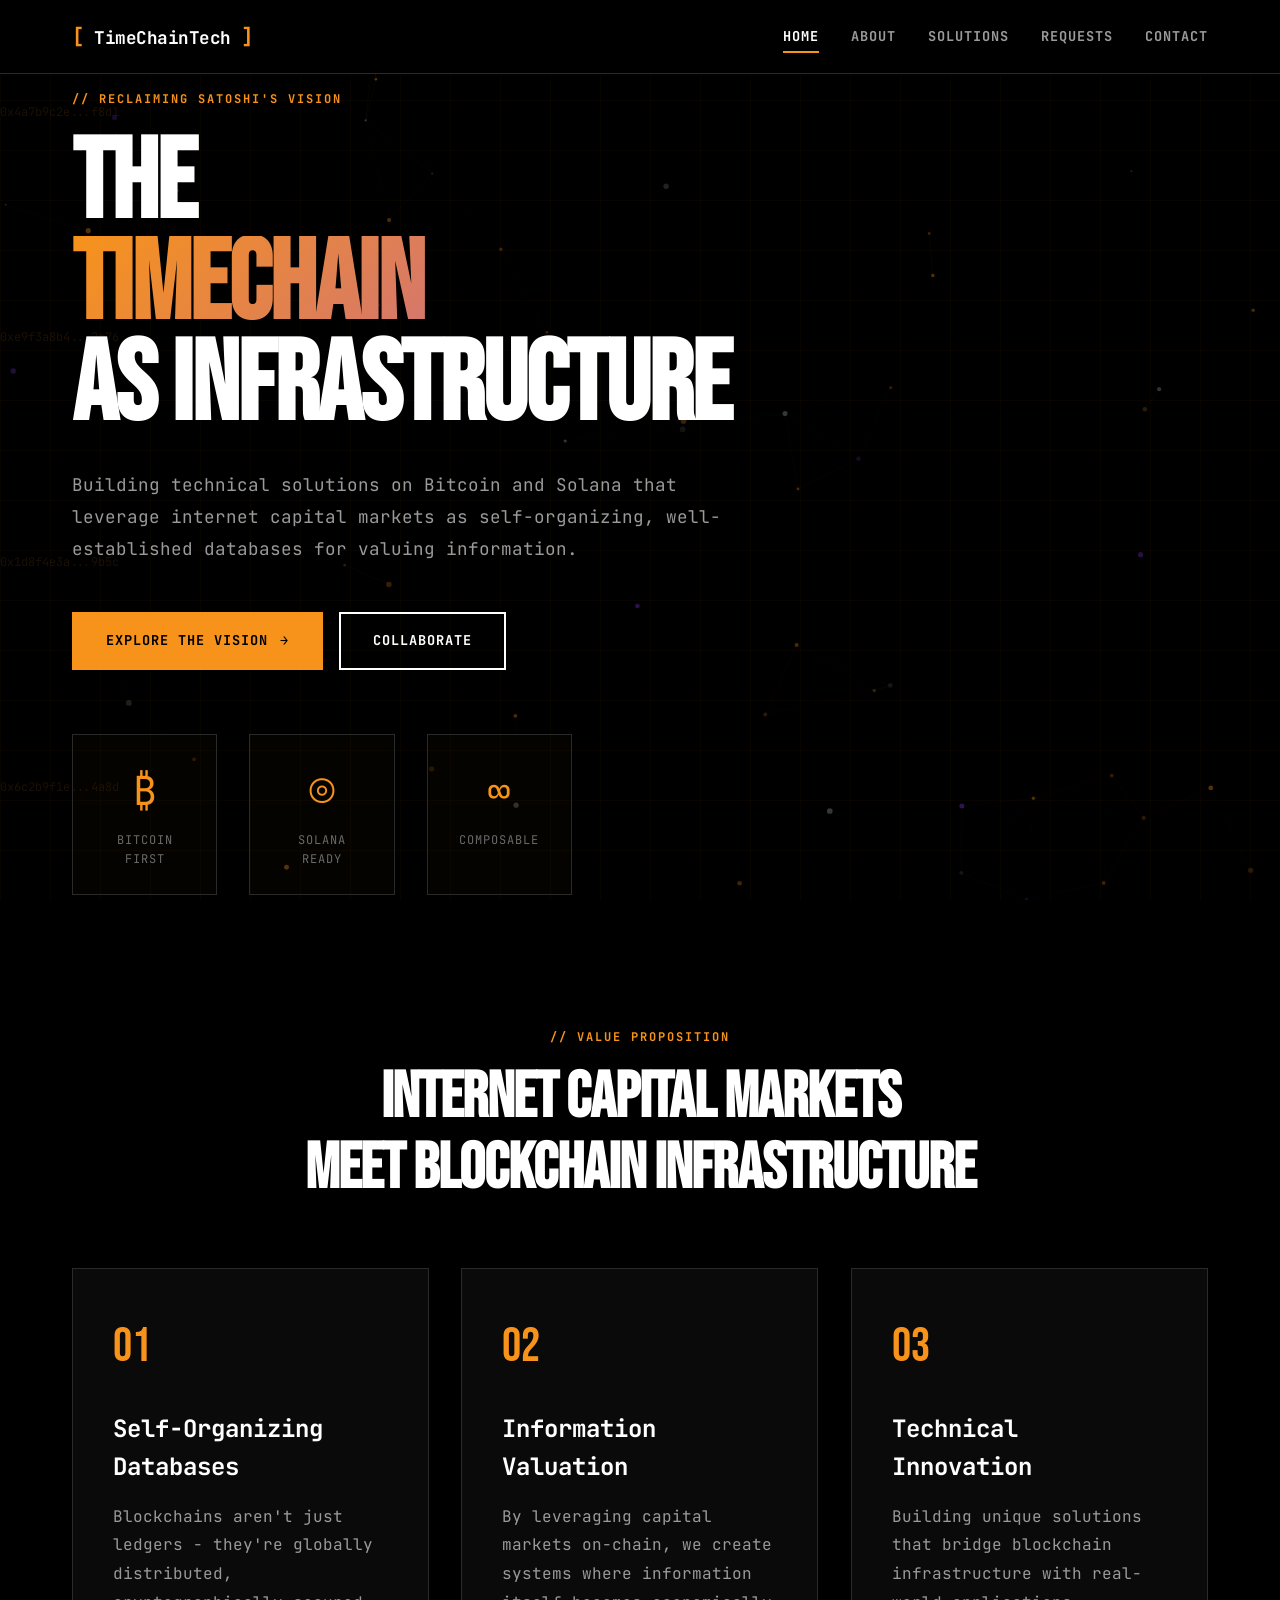
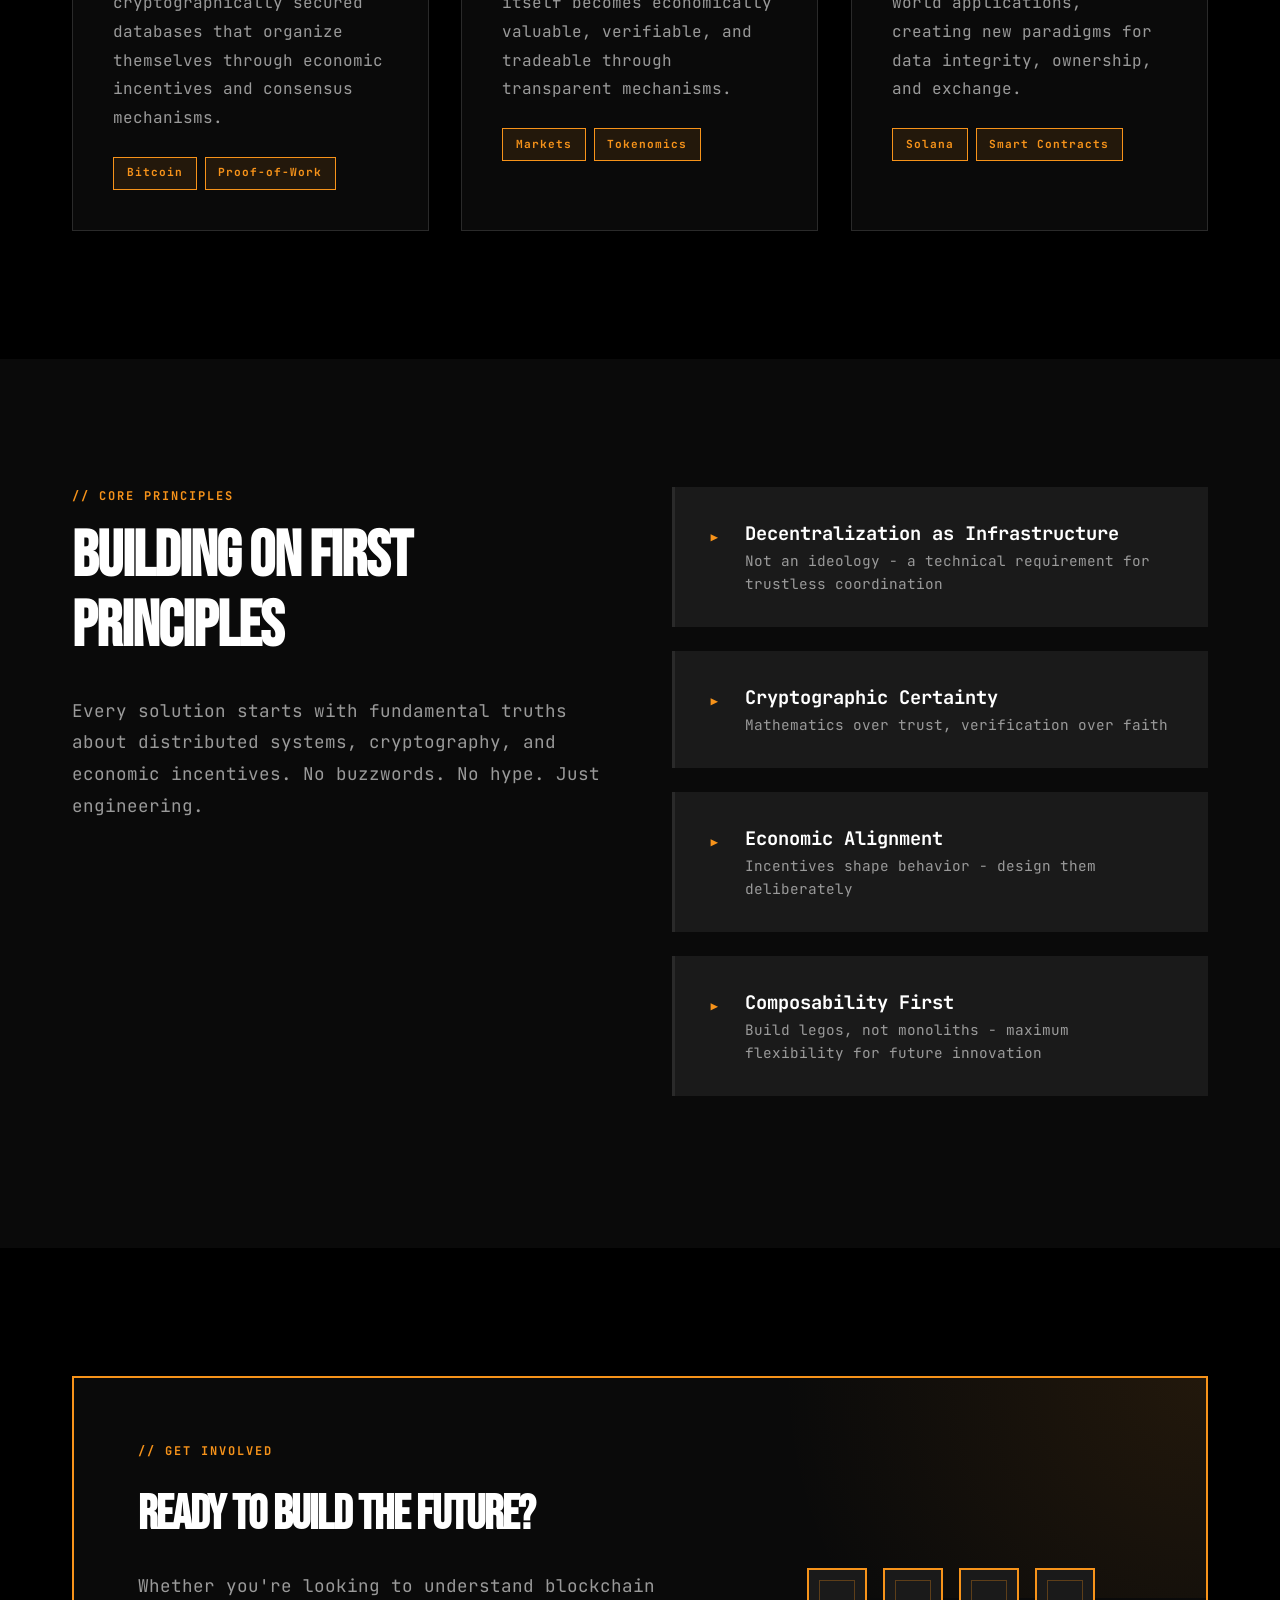
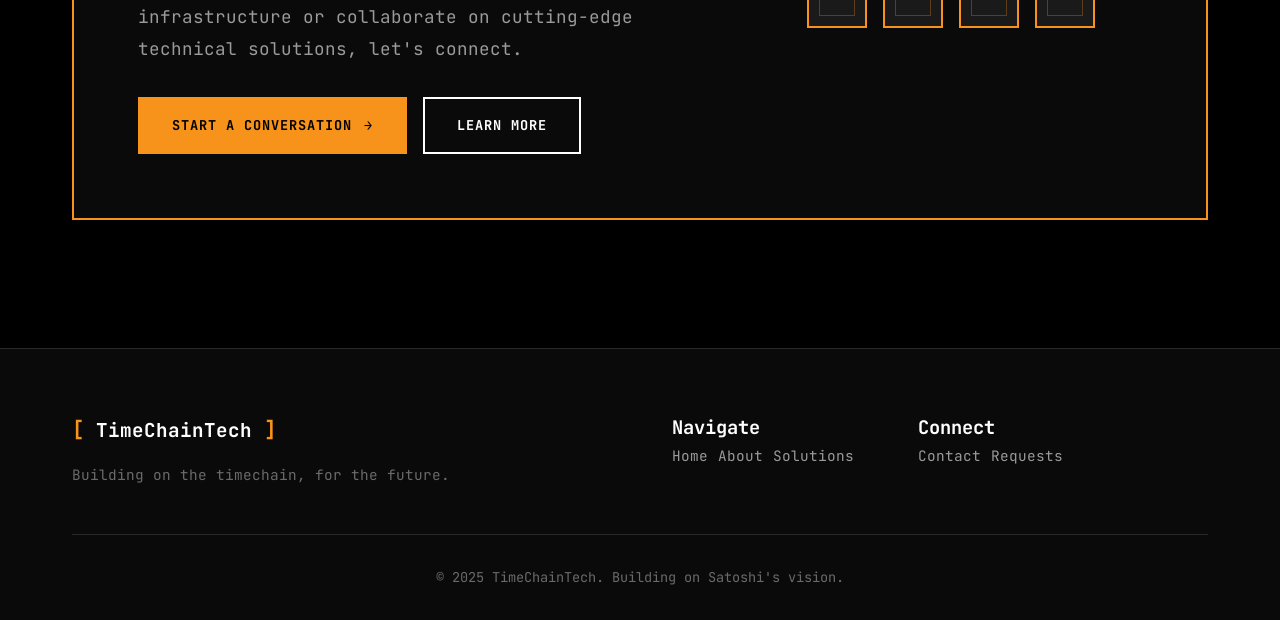
==== index.html @ 5728b210 "Add page transitions, skeleton loading, and particle effects View Transitions: - Add View Transition" ====
<!DOCTYPE html>
<html lang="en">
<head>
    <meta charset="UTF-8">
    <meta name="viewport" content="width=device-width, initial-scale=1.0">
    <title>Timchain Tech - Building on Internet Capital Markets</title>

    <!-- SEO Meta Tags -->
    <meta name="description" content="TimeChainTech builds blockchain infrastructure on Bitcoin and Solana, leveraging internet capital markets as self-organizing databases for valuing information.">
    <link rel="canonical" href="https://timechaintech.com/">

    <!-- Open Graph / Facebook -->
    <meta property="og:type" content="website">
    <meta property="og:url" content="https://timechaintech.com/">
    <meta property="og:title" content="TimeChainTech - Building on Internet Capital Markets">
    <meta property="og:description" content="TimeChainTech builds blockchain infrastructure on Bitcoin and Solana, leveraging internet capital markets as self-organizing databases for valuing information.">
    <meta property="og:image" content="https://timechaintech.com/og-image.png">

    <!-- Twitter Card -->
    <meta name="twitter:card" content="summary_large_image">
    <meta name="twitter:url" content="https://timechaintech.com/">
    <meta name="twitter:title" content="TimeChainTech - Building on Internet Capital Markets">
    <meta name="twitter:description" content="TimeChainTech builds blockchain infrastructure on Bitcoin and Solana, leveraging internet capital markets as self-organizing databases for valuing information.">
    <meta name="twitter:image" content="https://timechaintech.com/og-image.png">

    <!-- Favicon -->
    <link rel="icon" type="image/svg+xml" href="data:image/svg+xml,%3Csvg xmlns='http://www.w3.org/2000/svg' viewBox='0 0 32 32'%3E%3Crect fill='%231a1a1a' width='32' height='32' rx='6'/%3E%3Crect fill='%23f7931a' x='4' y='4' width='8' height='8' rx='2'/%3E%3Crect fill='%23f7931a' x='20' y='4' width='8' height='8' rx='2'/%3E%3Crect fill='%23f7931a' x='12' y='20' width='8' height='8' rx='2'/%3E%3Cline x1='8' y1='12' x2='8' y2='24' stroke='%23f7931a' stroke-width='2'/%3E%3Cline x1='24' y1='12' x2='24' y2='24' stroke='%23f7931a' stroke-width='2'/%3E%3Cline x1='8' y1='24' x2='12' y2='24' stroke='%23f7931a' stroke-width='2'/%3E%3Cline x1='20' y1='24' x2='24' y2='24' stroke='%23f7931a' stroke-width='2'/%3E%3C/svg%3E">
    <link rel="preconnect" href="https://fonts.googleapis.com">
    <link rel="preconnect" href="https://fonts.gstatic.com" crossorigin>
    <link href="https://fonts.googleapis.com/css2?family=JetBrains+Mono:wght@400;700&family=Bebas+Neue&display=swap" rel="stylesheet">
    <link rel="stylesheet" href="styles.css">
</head>
<body>
    <a href="#main-content" class="skip-link">Skip to main content</a>

    <nav class="nav" role="navigation" aria-label="Main navigation" style="view-transition-name: nav-bar;">
        <div class="nav-container">
            <a href="index.html" class="logo" aria-label="TimeChainTech - Home" style="view-transition-name: site-logo;">
                <span class="logo-bracket" aria-hidden="true">[</span>
                <span class="logo-text">TimeChainTech</span>
                <span class="logo-bracket" aria-hidden="true">]</span>
            </a>
            <div class="nav-links" role="menubar">
                <a href="index.html" class="nav-link active" role="menuitem" aria-current="page">HOME</a>
                <a href="about.html" class="nav-link" role="menuitem">ABOUT</a>
                <a href="solutions.html" class="nav-link" role="menuitem">SOLUTIONS</a>
                <a href="requests.html" class="nav-link" role="menuitem">REQUESTS</a>
                <a href="contact.html" class="nav-link" role="menuitem">CONTACT</a>
            </div>
        </div>
    </nav>

    <main id="main-content" role="main">
        <section class="hero" aria-labelledby="hero-title">
            <div class="hero-background" aria-hidden="true">
                <div class="grid-overlay"></div>
                <div class="hash-animation">
                    <span class="hash-line">0x4a7b9c2e...f8d1</span>
                    <span class="hash-line">0xe9f3a8b4...2c76</span>
                    <span class="hash-line">0x1d8f4e3a...9b5c</span>
                    <span class="hash-line">0x6c2b9f1e...4a8d</span>
                </div>
            </div>
            <div class="particle-container" aria-hidden="true"></div>

            <!-- Skeleton Loading for Hero Section -->
            <div class="skeleton-wrapper">
                <div class="skeleton-overlay" aria-hidden="true">
                    <div class="container skeleton-hero">
                        <div class="skeleton-hero-tag"></div>
                        <div class="skeleton-hero-title"></div>
                        <div class="skeleton-hero-title" style="width: 70%; height: 3.5rem;"></div>
                        <div class="skeleton-hero-title" style="width: 55%; height: 3rem;"></div>
                        <div style="margin-top: 1.5rem;">
                            <div class="skeleton-hero-subtitle"></div>
                            <div class="skeleton-hero-subtitle" style="width: 85%;"></div>
                            <div class="skeleton-hero-subtitle" style="width: 60%;"></div>
                        </div>
                        <div class="skeleton-hero-buttons">
                            <div class="skeleton-button"></div>
                            <div class="skeleton-button"></div>
                        </div>
                        <div class="skeleton-stats">
                            <div class="skeleton-stat">
                                <div class="skeleton-stat-value"></div>
                                <div class="skeleton-stat-label"></div>
                            </div>
                            <div class="skeleton-stat">
                                <div class="skeleton-stat-value"></div>
                                <div class="skeleton-stat-label"></div>
                            </div>
                            <div class="skeleton-stat">
                                <div class="skeleton-stat-value"></div>
                                <div class="skeleton-stat-label"></div>
                            </div>
                        </div>
                    </div>
                </div>

                <!-- Actual Hero Content -->
                <div class="container hero-content skeleton-content" style="view-transition-name: hero-content;">
                    <div class="hero-tag">
                        <span class="tag-label">// RECLAIMING SATOSHI'S VISION</span>
                    </div>
                    <h1 id="hero-title" class="hero-title">
                        <span class="title-line">THE</span>
                        <span class="title-line gradient-text">TIMECHAIN</span>
                        <span class="title-line">AS INFRASTRUCTURE</span>
                    </h1>
                    <p class="hero-subtitle">
                        Building technical solutions on Bitcoin and Solana that leverage internet capital markets
                        as self-organizing, well-established databases for valuing information.
                    </p>
                    <div class="hero-cta">
                        <a href="about.html" class="btn btn-primary">
                            <span class="btn-text">EXPLORE THE VISION</span>
                            <span class="btn-arrow" aria-hidden="true">→</span>
                        </a>
                        <a href="contact.html" class="btn btn-secondary">
                            <span class="btn-text">COLLABORATE</span>
                        </a>
                    </div>
                    <div class="hero-stats" role="list" aria-label="Key features">
                        <div class="stat" role="listitem">
                            <div class="stat-value" aria-hidden="true">₿</div>
                            <div class="stat-label">Bitcoin First</div>
                        </div>
                        <div class="stat" role="listitem">
                            <div class="stat-value" aria-hidden="true">◎</div>
                            <div class="stat-label">Solana Ready</div>
                        </div>
                        <div class="stat" role="listitem">
                            <div class="stat-value" aria-hidden="true">∞</div>
                            <div class="stat-label">Composable</div>
                        </div>
                    </div>
                </div>
            </div>
        </section>

        <section class="value-prop" aria-labelledby="value-prop-title">
            <div class="container">
                <!-- Skeleton Loading for Value Prop Section -->
                <div class="skeleton-wrapper">
                    <div class="skeleton-overlay" aria-hidden="true">
                        <div class="section-header" style="text-align: center; margin-bottom: 3rem;">
                            <div class="skeleton-hero-tag" style="margin: 0 auto 1rem;"></div>
                            <div class="skeleton-heading xlarge" style="width: 60%; margin: 0 auto 0.5rem;"></div>
                            <div class="skeleton-heading large" style="width: 50%; margin: 0 auto;"></div>
                        </div>
                        <div class="skeleton-grid">
                            <div class="skeleton-card">
                                <div class="skeleton-card-icon"></div>
                                <div class="skeleton-card-title"></div>
                                <div class="skeleton-card-text"></div>
                                <div class="skeleton-card-text" style="width: 90%;"></div>
                                <div class="skeleton-card-text" style="width: 75%;"></div>
                                <div style="display: flex; gap: 0.5rem; margin-top: 1rem;">
                                    <div class="skeleton-text" style="width: 60px; height: 24px; margin: 0;"></div>
                                    <div class="skeleton-text" style="width: 80px; height: 24px; margin: 0;"></div>
                                </div>
                            </div>
                            <div class="skeleton-card">
                                <div class="skeleton-card-icon"></div>
                                <div class="skeleton-card-title"></div>
                                <div class="skeleton-card-text"></div>
                                <div class="skeleton-card-text" style="width: 85%;"></div>
                                <div class="skeleton-card-text" style="width: 70%;"></div>
                                <div style="display: flex; gap: 0.5rem; margin-top: 1rem;">
                                    <div class="skeleton-text" style="width: 55px; height: 24px; margin: 0;"></div>
                                    <div class="skeleton-text" style="width: 75px; height: 24px; margin: 0;"></div>
                                </div>
                            </div>
                            <div class="skeleton-card">
                                <div class="skeleton-card-icon"></div>
                                <div class="skeleton-card-title"></div>
                                <div class="skeleton-card-text"></div>
                                <div class="skeleton-card-text" style="width: 80%;"></div>
                                <div class="skeleton-card-text" style="width: 65%;"></div>
                                <div style="display: flex; gap: 0.5rem; margin-top: 1rem;">
                                    <div class="skeleton-text" style="width: 50px; height: 24px; margin: 0;"></div>
                                    <div class="skeleton-text" style="width: 95px; height: 24px; margin: 0;"></div>
                                </div>
                            </div>
                        </div>
                    </div>

                    <!-- Actual Value Prop Content -->
                    <div class="skeleton-content">
                        <div class="section-header">
                            <span class="section-tag">// VALUE PROPOSITION</span>
                            <h2 id="value-prop-title" class="section-title">Internet Capital Markets<br>Meet Blockchain Infrastructure</h2>
                        </div>
                        <div class="prop-grid" role="list" aria-label="Value propositions">
                            <article class="prop-card" style="animation-delay: 0.1s;" role="listitem">
                                <div class="prop-icon" aria-hidden="true">01</div>
                                <h3 class="prop-title">Self-Organizing Databases</h3>
                                <p class="prop-text">
                                    Blockchains aren't just ledgers - they're globally distributed,
                                    cryptographically secured databases that organize themselves through
                                    economic incentives and consensus mechanisms.
                                </p>
                                <div class="prop-tech">
                                    <span class="tech-tag">Bitcoin</span>
                                    <span class="tech-tag">Proof-of-Work</span>
                                </div>
                            </article>
                            <article class="prop-card" style="animation-delay: 0.2s;" role="listitem">
                                <div class="prop-icon" aria-hidden="true">02</div>
                                <h3 class="prop-title">Information Valuation</h3>
                                <p class="prop-text">
                                    By leveraging capital markets on-chain, we create systems where
                                    information itself becomes economically valuable, verifiable,
                                    and tradeable through transparent mechanisms.
                                </p>
                                <div class="prop-tech">
                                    <span class="tech-tag">Markets</span>
                                    <span class="tech-tag">Tokenomics</span>
                                </div>
                            </article>
                            <article class="prop-card" style="animation-delay: 0.3s;" role="listitem">
                                <div class="prop-icon" aria-hidden="true">03</div>
                                <h3 class="prop-title">Technical Innovation</h3>
                                <p class="prop-text">
                                    Building unique solutions that bridge blockchain infrastructure
                                    with real-world applications, creating new paradigms for data
                                    integrity, ownership, and exchange.
                                </p>
                                <div class="prop-tech">
                                    <span class="tech-tag">Solana</span>
                                    <span class="tech-tag">Smart Contracts</span>
                                </div>
                            </article>
                        </div>
                    </div>
                </div>
            </div>
        </section>

        <section class="principles" aria-labelledby="principles-title">
            <div class="container">
                <!-- Skeleton Loading for Principles Section -->
                <div class="skeleton-wrapper">
                    <div class="skeleton-overlay" aria-hidden="true">
                        <div class="principles-split">
                            <div class="principles-left">
                                <div class="skeleton-hero-tag" style="margin-bottom: 1rem;"></div>
                                <div class="skeleton-heading xlarge" style="width: 70%;"></div>
                                <div class="skeleton-heading large" style="width: 55%;"></div>
                                <div style="margin-top: 2rem;">
                                    <div class="skeleton-text"></div>
                                    <div class="skeleton-text" style="width: 90%;"></div>
                                    <div class="skeleton-text" style="width: 75%;"></div>
                                </div>
                            </div>
                            <div class="principles-right">
                                <div class="skeleton-principle-item">
                                    <div class="skeleton-text" style="width: 20px; height: 20px; flex-shrink: 0;"></div>
                                    <div style="flex: 1;">
                                        <div class="skeleton-heading" style="width: 70%; height: 1.25rem;"></div>
                                        <div class="skeleton-text" style="width: 85%;"></div>
                                    </div>
                                </div>
                                <div class="skeleton-principle-item">
                                    <div class="skeleton-text" style="width: 20px; height: 20px; flex-shrink: 0;"></div>
                                    <div style="flex: 1;">
                                        <div class="skeleton-heading" style="width: 60%; height: 1.25rem;"></div>
                                        <div class="skeleton-text" style="width: 75%;"></div>
                                    </div>
                                </div>
                                <div class="skeleton-principle-item">
                                    <div class="skeleton-text" style="width: 20px; height: 20px; flex-shrink: 0;"></div>
                                    <div style="flex: 1;">
                                        <div class="skeleton-heading" style="width: 55%; height: 1.25rem;"></div>
                                        <div class="skeleton-text" style="width: 80%;"></div>
                                    </div>
                                </div>
                                <div class="skeleton-principle-item">
                                    <div class="skeleton-text" style="width: 20px; height: 20px; flex-shrink: 0;"></div>
                                    <div style="flex: 1;">
                                        <div class="skeleton-heading" style="width: 50%; height: 1.25rem;"></div>
                                        <div class="skeleton-text" style="width: 90%;"></div>
                                    </div>
                                </div>
                            </div>
                        </div>
                    </div>

                    <!-- Actual Principles Content -->
                    <div class="skeleton-content">
                        <div class="principles-split">
                            <div class="principles-left">
                                <span class="section-tag">// CORE PRINCIPLES</span>
                                <h2 id="principles-title" class="section-title">Building on First Principles</h2>
                                <p class="principles-intro">
                                    Every solution starts with fundamental truths about distributed systems,
                                    cryptography, and economic incentives. No buzzwords. No hype. Just engineering.
                                </p>
                            </div>
                            <div class="principles-right" role="list" aria-label="Core principles list">
                                <div class="principle-item" role="listitem">
                                    <div class="principle-number" aria-hidden="true">▸</div>
                                    <div class="principle-content">
                                        <h3>Decentralization as Infrastructure</h3>
                                        <p>Not an ideology - a technical requirement for trustless coordination</p>
                                    </div>
                                </div>
                                <div class="principle-item" role="listitem">
                                    <div class="principle-number" aria-hidden="true">▸</div>
                                    <div class="principle-content">
                                        <h3>Cryptographic Certainty</h3>
                                        <p>Mathematics over trust, verification over faith</p>
                                    </div>
                                </div>
                                <div class="principle-item" role="listitem">
                                    <div class="principle-number" aria-hidden="true">▸</div>
                                    <div class="principle-content">
                                        <h3>Economic Alignment</h3>
                                        <p>Incentives shape behavior - design them deliberately</p>
                                    </div>
                                </div>
                                <div class="principle-item" role="listitem">
                                    <div class="principle-number" aria-hidden="true">▸</div>
                                    <div class="principle-content">
                                        <h3>Composability First</h3>
                                        <p>Build legos, not monoliths - maximum flexibility for future innovation</p>
                                    </div>
                                </div>
                            </div>
                        </div>
                    </div>
                </div>
            </div>
        </section>

        <section class="cta-section" aria-labelledby="cta-title">
            <div class="container">
                <!-- Skeleton Loading for CTA Section -->
                <div class="skeleton-wrapper">
                    <div class="skeleton-overlay" aria-hidden="true">
                        <div class="cta-box" style="border-color: var(--gray-700);">
                            <div class="cta-content">
                                <div class="skeleton-hero-tag" style="margin-bottom: 1rem;"></div>
                                <div class="skeleton-heading xlarge" style="width: 65%;"></div>
                                <div style="margin: 1.5rem 0;">
                                    <div class="skeleton-text"></div>
                                    <div class="skeleton-text" style="width: 85%;"></div>
                                </div>
                                <div class="skeleton-hero-buttons" style="margin-top: 1.5rem;">
                                    <div class="skeleton-button" style="width: 180px;"></div>
                                    <div class="skeleton-button" style="width: 120px;"></div>
                                </div>
                            </div>
                            <div class="cta-visual">
                                <div class="blockchain-viz">
                                    <div class="skeleton-image square"></div>
                                    <div class="skeleton-image square"></div>
                                    <div class="skeleton-image square"></div>
                                    <div class="skeleton-image square"></div>
                                </div>
                            </div>
                        </div>
                    </div>

                    <!-- Actual CTA Content -->
                    <div class="skeleton-content">
                        <div class="cta-box">
                            <div class="cta-content">
                                <span class="section-tag">// GET INVOLVED</span>
                                <h2 id="cta-title" class="cta-title">Ready to Build the Future?</h2>
                                <p class="cta-text">
                                    Whether you're looking to understand blockchain infrastructure or
                                    collaborate on cutting-edge technical solutions, let's connect.
                                </p>
                                <div class="cta-buttons">
                                    <a href="contact.html" class="btn btn-primary">
                                        <span class="btn-text">START A CONVERSATION</span>
                                        <span class="btn-arrow" aria-hidden="true">→</span>
                                    </a>
                                    <a href="about.html" class="btn btn-secondary">
                                        <span class="btn-text">LEARN MORE</span>
                                    </a>
                                </div>
                            </div>
                            <div class="cta-visual" aria-hidden="true">
                                <div class="blockchain-viz">
                                    <div class="block" style="animation-delay: 0s;"></div>
                                    <div class="block" style="animation-delay: 0.2s;"></div>
                                    <div class="block" style="animation-delay: 0.4s;"></div>
                                    <div class="block" style="animation-delay: 0.6s;"></div>
                                </div>
                            </div>
                        </div>
                    </div>
                </div>
            </div>
        </section>
    </main>

    <footer class="footer" role="contentinfo" aria-label="Site footer" style="view-transition-name: site-footer;">
        <div class="container">
            <div class="footer-content">
                <div class="footer-left">
                    <div class="footer-logo" aria-hidden="true">
                        <span class="logo-bracket">[</span>
                        <span class="logo-text">TimeChainTech</span>
                        <span class="logo-bracket">]</span>
                    </div>
                    <p class="footer-tagline">Building on the timechain, for the future.</p>
                </div>
                <div class="footer-right">
                    <nav class="footer-links" aria-label="Footer navigation">
                        <div class="footer-column">
                            <h3>Navigate</h3>
                            <a href="index.html">Home</a>
                            <a href="about.html">About</a>
                            <a href="solutions.html">Solutions</a>
                        </div>
                        <div class="footer-column">
                            <h3>Connect</h3>
                            <a href="contact.html">Contact</a>
                            <a href="requests.html">Requests</a>
                        </div>
                    </nav>
                </div>
            </div>
            <div class="footer-bottom">
                <p>&copy; 2025 TimeChainTech. Building on Satoshi's vision.</p>
            </div>
        </div>
    </footer>

    <script src="script.js"></script>
</body>
</html>
---- styles.css ----
:root {
    --black: #000000;
    --white: #FFFFFF;
    --gray-900: #0a0a0a;
    --gray-800: #1a1a1a;
    --gray-700: #2a2a2a;
    --gray-600: #3a3a3a;
    --gray-400: #6a6a6a;
    --gray-300: #9a9a9a;
    --gray-200: #cacaca;
    --bitcoin: #F7931A;
    --solana: #9945FF;
    --accent: #00FF41;
    --dark-purple: #1a0a2e;
    --dark-blue: #0a1628;

    --font-mono: 'JetBrains Mono', monospace;
    --font-display: 'Bebas Neue', sans-serif;

    --transition: all 0.3s cubic-bezier(0.4, 0, 0.2, 1);
    --transition-smooth: all 0.4s cubic-bezier(0.23, 1, 0.32, 1);
    --transition-bounce: all 0.5s cubic-bezier(0.68, -0.55, 0.265, 1.55);
    --ease-out-expo: cubic-bezier(0.19, 1, 0.22, 1);
    --ease-in-out-back: cubic-bezier(0.68, -0.6, 0.32, 1.6);
}

/* ==========================================================================
   Scroll Progress Bar
   ========================================================================== */
.scroll-progress {
    position: fixed;
    top: 0;
    left: 0;
    width: 0%;
    height: 3px;
    background: linear-gradient(90deg, var(--bitcoin), var(--solana), var(--bitcoin));
    background-size: 200% 100%;
    z-index: 9999;
    transition: width 0.1s linear;
    animation: progressGradient 3s ease infinite;
}

@keyframes progressGradient {
    0%, 100% {
        background-position: 0% 50%;
    }
    50% {
        background-position: 100% 50%;
    }
}

* {
    margin: 0;
    padding: 0;
    box-sizing: border-box;
}

body {
    font-family: var(--font-mono);
    background: var(--black);
    color: var(--white);
    line-height: 1.6;
    overflow-x: hidden;
}

.container {
    max-width: 1200px;
    margin: 0 auto;
    padding: 0 2rem;
}

/* Navigation */
.nav {
    position: fixed;
    top: 0;
    left: 0;
    right: 0;
    background: rgba(0, 0, 0, 0.95);
    backdrop-filter: blur(10px);
    border-bottom: 1px solid var(--gray-700);
    z-index: 1000;
    animation: slideDown 0.6s ease-out;
}

@keyframes slideDown {
    from {
        transform: translateY(-100%);
        opacity: 0;
    }
    to {
        transform: translateY(0);
        opacity: 1;
    }
}

.nav-container {
    max-width: 1200px;
    margin: 0 auto;
    padding: 1.25rem 2rem;
    display: flex;
    justify-content: space-between;
    align-items: center;
}

.logo {
    font-size: 1.1rem;
    font-weight: 700;
    text-decoration: none;
    color: var(--white);
    letter-spacing: -0.5px;
    transition: var(--transition);
}

.logo-bracket {
    color: var(--bitcoin);
    font-size: 1.3rem;
}

.logo:hover .logo-text {
    color: var(--accent);
}

.nav-links {
    display: flex;
    gap: 2rem;
}

.nav-link {
    color: var(--gray-300);
    text-decoration: none;
    font-size: 0.85rem;
    font-weight: 700;
    letter-spacing: 1px;
    position: relative;
    transition: var(--transition);
}

.nav-link::after {
    content: '';
    position: absolute;
    bottom: -5px;
    left: 0;
    width: 0;
    height: 2px;
    background: var(--bitcoin);
    transition: width 0.3s ease;
}

.nav-link:hover,
.nav-link.active {
    color: var(--white);
}

.nav-link:hover::after,
.nav-link.active::after {
    width: 100%;
}

/* ==========================================================================
   Gradient Mesh Background Animation
   ========================================================================== */
.gradient-mesh {
    position: absolute;
    inset: 0;
    z-index: 0;
    overflow: hidden;
}

.gradient-mesh::before {
    content: '';
    position: absolute;
    inset: -50%;
    background:
        radial-gradient(ellipse 80% 50% at 20% 40%, var(--dark-purple) 0%, transparent 50%),
        radial-gradient(ellipse 60% 40% at 80% 20%, var(--dark-blue) 0%, transparent 45%),
        radial-gradient(ellipse 50% 60% at 60% 80%, rgba(247, 147, 26, 0.15) 0%, transparent 50%),
        radial-gradient(ellipse 70% 50% at 10% 90%, var(--dark-purple) 0%, transparent 40%);
    animation: meshFloat 20s ease-in-out infinite;
}

.gradient-mesh::after {
    content: '';
    position: absolute;
    inset: -50%;
    background:
        radial-gradient(ellipse 60% 40% at 70% 60%, rgba(153, 69, 255, 0.1) 0%, transparent 40%),
        radial-gradient(ellipse 50% 50% at 30% 70%, rgba(247, 147, 26, 0.08) 0%, transparent 45%);
    animation: meshFloat 25s ease-in-out infinite reverse;
}

@keyframes meshFloat {
    0%, 100% {
        transform: translate(0, 0) rotate(0deg) scale(1);
    }
    25% {
        transform: translate(5%, 3%) rotate(2deg) scale(1.02);
    }
    50% {
        transform: translate(-3%, 5%) rotate(-1deg) scale(0.98);
    }
    75% {
        transform: translate(-5%, -3%) rotate(1deg) scale(1.01);
    }
}

/* ==========================================================================
   Particle Canvas Overlay
   ========================================================================== */
.particle-canvas {
    position: absolute;
    top: 0;
    left: 0;
    width: 100%;
    height: 100%;
    pointer-events: none;
    z-index: 1;
    opacity: 0.6;
}

/* Container for particle effect in hero sections */
.particle-container {
    position: absolute;
    inset: 0;
    overflow: hidden;
    z-index: 1;
    pointer-events: none;
}

/* ==========================================================================
   Static Constellation Fallback (No-JS)
   Displays a subtle starfield pattern when JavaScript is disabled
   ========================================================================== */
.particle-container::before,
.particle-container::after {
    content: '';
    position: absolute;
    inset: 0;
    pointer-events: none;
}

/* Static constellation dots pattern */
.particle-container::before {
    background-image:
        /* Bitcoin orange particles */
        radial-gradient(1.5px 1.5px at 10% 15%, var(--bitcoin) 50%, transparent 100%),
        radial-gradient(2px 2px at 25% 35%, var(--bitcoin) 50%, transparent 100%),
        radial-gradient(1px 1px at 40% 10%, var(--bitcoin) 50%, transparent 100%),
        radial-gradient(1.5px 1.5px at 55% 45%, var(--bitcoin) 50%, transparent 100%),
        radial-gradient(2px 2px at 70% 20%, var(--bitcoin) 50%, transparent 100%),
        radial-gradient(1px 1px at 85% 55%, var(--bitcoin) 50%, transparent 100%),
        radial-gradient(1.5px 1.5px at 15% 70%, var(--bitcoin) 50%, transparent 100%),
        radial-gradient(1px 1px at 45% 80%, var(--bitcoin) 50%, transparent 100%),
        radial-gradient(2px 2px at 80% 75%, var(--bitcoin) 50%, transparent 100%),
        radial-gradient(1px 1px at 95% 30%, var(--bitcoin) 50%, transparent 100%),
        /* Solana purple particles */
        radial-gradient(1.5px 1.5px at 5% 40%, var(--solana) 50%, transparent 100%),
        radial-gradient(2px 2px at 20% 60%, var(--solana) 50%, transparent 100%),
        radial-gradient(1px 1px at 35% 25%, var(--solana) 50%, transparent 100%),
        radial-gradient(1.5px 1.5px at 50% 70%, var(--solana) 50%, transparent 100%),
        radial-gradient(1px 1px at 65% 50%, var(--solana) 50%, transparent 100%),
        radial-gradient(2px 2px at 75% 85%, var(--solana) 50%, transparent 100%),
        radial-gradient(1px 1px at 90% 45%, var(--solana) 50%, transparent 100%),
        /* White/gray accent particles */
        radial-gradient(1px 1px at 12% 50%, rgba(255,255,255,0.5) 50%, transparent 100%),
        radial-gradient(1px 1px at 30% 15%, rgba(255,255,255,0.4) 50%, transparent 100%),
        radial-gradient(1px 1px at 60% 30%, rgba(255,255,255,0.5) 50%, transparent 100%),
        radial-gradient(1px 1px at 78% 65%, rgba(255,255,255,0.4) 50%, transparent 100%),
        radial-gradient(1px 1px at 92% 80%, rgba(255,255,255,0.5) 50%, transparent 100%);
    opacity: 0.6;
    animation: constellationTwinkle 8s ease-in-out infinite alternate;
}

/* Static constellation connection lines */
.particle-container::after {
    background-image:
        /* Diagonal connection lines simulating constellation */
        linear-gradient(135deg, transparent 48%, rgba(247, 147, 26, 0.08) 49%, rgba(247, 147, 26, 0.08) 51%, transparent 52%),
        linear-gradient(45deg, transparent 48%, rgba(153, 69, 255, 0.06) 49%, rgba(153, 69, 255, 0.06) 51%, transparent 52%),
        linear-gradient(165deg, transparent 48%, rgba(247, 147, 26, 0.05) 49%, rgba(247, 147, 26, 0.05) 51%, transparent 52%);
    background-size: 200px 200px, 300px 300px, 250px 250px;
    opacity: 0.5;
}

@keyframes constellationTwinkle {
    0% {
        opacity: 0.4;
    }
    100% {
        opacity: 0.7;
    }
}

/* Hide static fallback when JS canvas is active */
.particle-container:has(.particle-canvas)::before,
.particle-container:has(.particle-canvas)::after {
    display: none;
}

/* Alternative hide method for browsers without :has() support */
.js-enabled .particle-container::before,
.js-enabled .particle-container::after {
    display: none;
}

/* Responsive adjustments for particle canvas */
@media (max-width: 768px) {
    .particle-canvas {
        opacity: 0.4;
    }
}

@media (max-width: 480px) {
    .particle-canvas {
        opacity: 0.3;
    }
}

/* Hero Section */
.hero {
    position: relative;
    min-height: 100vh;
    display: flex;
    align-items: center;
    padding-top: 80px;
    overflow: hidden;
}

.hero-background {
    position: absolute;
    inset: 0;
    z-index: 0;
}

.grid-overlay {
    position: absolute;
    inset: 0;
    background-image: 
        linear-gradient(rgba(247, 147, 26, 0.03) 1px, transparent 1px),
        linear-gradient(90deg, rgba(247, 147, 26, 0.03) 1px, transparent 1px);
    background-size: 50px 50px;
    animation: gridMove 20s linear infinite;
}

@keyframes gridMove {
    0% {
        transform: translate(0, 0);
    }
    100% {
        transform: translate(50px, 50px);
    }
}

.hash-animation {
    position: absolute;
    inset: 0;
    display: flex;
    flex-direction: column;
    justify-content: space-around;
    opacity: 0.1;
    overflow: hidden;
}

.hash-line {
    font-size: 0.75rem;
    color: var(--bitcoin);
    white-space: nowrap;
    animation: scrollHash 25s linear infinite;
}

.hash-line:nth-child(2) {
    animation-duration: 30s;
    animation-delay: -5s;
}

.hash-line:nth-child(3) {
    animation-duration: 35s;
    animation-delay: -10s;
}

.hash-line:nth-child(4) {
    animation-duration: 28s;
    animation-delay: -15s;
}

@keyframes scrollHash {
    0% {
        transform: translateX(-100%);
    }
    100% {
        transform: translateX(100%);
    }
}

.hero-content {
    position: relative;
    z-index: 2;
    animation: fadeInUp 0.8s ease-out 0.2s both;
}

@keyframes fadeInUp {
    from {
        opacity: 0;
        transform: translateY(30px);
    }
    to {
        opacity: 1;
        transform: translateY(0);
    }
}

.hero-tag {
    margin-bottom: 1.5rem;
}

.tag-label {
    font-size: 0.75rem;
    color: var(--bitcoin);
    letter-spacing: 2px;
    font-weight: 700;
}

.hero-title {
    font-family: var(--font-display);
    font-size: clamp(3rem, 10vw, 7rem);
    line-height: 0.9;
    margin-bottom: 2rem;
    letter-spacing: -2px;
}

.title-line {
    display: block;
}

.gradient-text {
    background: linear-gradient(135deg, var(--bitcoin) 0%, var(--solana) 100%);
    -webkit-background-clip: text;
    -webkit-text-fill-color: transparent;
    background-clip: text;
}

.hero-subtitle {
    font-size: 1.1rem;
    color: var(--gray-300);
    max-width: 650px;
    margin-bottom: 3rem;
    line-height: 1.8;
}

.hero-cta {
    display: flex;
    gap: 1rem;
    margin-bottom: 4rem;
    flex-wrap: wrap;
}

.btn {
    display: inline-flex;
    align-items: center;
    gap: 0.75rem;
    padding: 1rem 2rem;
    font-family: var(--font-mono);
    font-size: 0.85rem;
    font-weight: 700;
    text-decoration: none;
    border: 2px solid;
    transition: var(--transition-smooth);
    letter-spacing: 1px;
    position: relative;
    overflow: hidden;
    cursor: pointer;
}

/* Button slide-in background effect */
.btn::before {
    content: '';
    position: absolute;
    inset: 0;
    background: var(--bitcoin);
    transform: translateX(-100%);
    transition: transform 0.4s var(--ease-out-expo);
    z-index: 0;
}

.btn:hover::before {
    transform: translateX(0);
}

/* Button ripple effect on click */
.btn::after {
    content: '';
    position: absolute;
    top: 50%;
    left: 50%;
    width: 0;
    height: 0;
    background: rgba(255, 255, 255, 0.3);
    border-radius: 50%;
    transform: translate(-50%, -50%);
    transition: width 0.6s ease, height 0.6s ease, opacity 0.6s ease;
    z-index: 1;
    opacity: 0;
}

.btn:active::after {
    width: 300px;
    height: 300px;
    opacity: 1;
    transition: width 0s, height 0s, opacity 0s;
}

.btn > * {
    position: relative;
    z-index: 2;
}

.btn-primary {
    background: var(--bitcoin);
    border-color: var(--bitcoin);
    color: var(--black);
    box-shadow: 0 0 0 0 rgba(247, 147, 26, 0);
    transition: var(--transition-smooth), box-shadow 0.3s ease;
}

/* Subtle glow effect on primary buttons */
.btn-primary:hover {
    background: transparent;
    color: var(--white);
    box-shadow:
        0 0 20px rgba(247, 147, 26, 0.4),
        0 0 40px rgba(247, 147, 26, 0.2),
        0 0 60px rgba(247, 147, 26, 0.1);
}

.btn-primary:active {
    box-shadow:
        0 0 10px rgba(247, 147, 26, 0.6),
        0 0 20px rgba(247, 147, 26, 0.3);
}

.btn-secondary {
    background: transparent;
    border-color: var(--white);
    color: var(--white);
}

.btn-secondary::before {
    background: var(--white);
}

.btn-secondary:hover {
    color: var(--black);
    box-shadow:
        0 0 15px rgba(255, 255, 255, 0.2),
        0 0 30px rgba(255, 255, 255, 0.1);
}

.btn-arrow {
    transition: transform 0.3s var(--ease-out-expo);
}

.btn:hover .btn-arrow {
    transform: translateX(5px);
}

.hero-stats {
    display: grid;
    grid-template-columns: repeat(3, 1fr);
    gap: 2rem;
    max-width: 500px;
}

.stat {
    text-align: center;
    padding: 1.5rem;
    border: 1px solid var(--gray-700);
    background: rgba(247, 147, 26, 0.02);
    transition: var(--transition);
}

.stat:hover {
    border-color: var(--bitcoin);
    background: rgba(247, 147, 26, 0.05);
    transform: translateY(-5px);
}

.stat-value {
    font-size: 2.5rem;
    color: var(--bitcoin);
    margin-bottom: 0.5rem;
}

.stat-label {
    font-size: 0.75rem;
    color: var(--gray-400);
    text-transform: uppercase;
    letter-spacing: 1px;
}

/* Value Proposition Section */
.value-prop {
    padding: 8rem 0;
    position: relative;
}

.section-header {
    text-align: center;
    margin-bottom: 4rem;
}

.section-tag {
    font-size: 0.75rem;
    color: var(--bitcoin);
    letter-spacing: 2px;
    font-weight: 700;
    display: block;
    margin-bottom: 1rem;
}

.section-title {
    font-family: var(--font-display);
    font-size: clamp(2.5rem, 5vw, 4rem);
    line-height: 1.1;
    letter-spacing: -1px;
}

.prop-grid {
    display: grid;
    grid-template-columns: repeat(auto-fit, minmax(300px, 1fr));
    gap: 2rem;
    perspective: 1000px;
}

.prop-card {
    background: var(--gray-900);
    border: 1px solid var(--gray-700);
    padding: 2.5rem;
    transition: var(--transition-smooth);
    animation: fadeInUp 0.6s var(--ease-out-expo) both;
    transform-style: preserve-3d;
    will-change: transform;
}

/* Staggered animation delays for card grids */
.prop-card:nth-child(1) { animation-delay: 0.1s; }
.prop-card:nth-child(2) { animation-delay: 0.2s; }
.prop-card:nth-child(3) { animation-delay: 0.3s; }
.prop-card:nth-child(4) { animation-delay: 0.4s; }
.prop-card:nth-child(5) { animation-delay: 0.5s; }
.prop-card:nth-child(6) { animation-delay: 0.6s; }

/* Card tilt/parallax effect on hover */
.prop-card:hover {
    border-color: var(--bitcoin);
    transform: translateY(-10px) rotateX(5deg) rotateY(-5deg);
    background: var(--gray-800);
    box-shadow:
        0 25px 50px -12px rgba(0, 0, 0, 0.5),
        0 0 30px rgba(247, 147, 26, 0.1);
}

.prop-card::before {
    content: '';
    position: absolute;
    inset: 0;
    background: linear-gradient(
        135deg,
        rgba(247, 147, 26, 0.1) 0%,
        transparent 50%
    );
    opacity: 0;
    transition: opacity 0.4s ease;
    pointer-events: none;
}

.prop-card:hover::before {
    opacity: 1;
}

.prop-icon {
    font-family: var(--font-display);
    font-size: 3rem;
    color: var(--bitcoin);
    margin-bottom: 1.5rem;
    transition: var(--transition-bounce);
    display: inline-block;
}

/* Icon bounce/pulse on hover */
.prop-card:hover .prop-icon {
    transform: scale(1.1);
    animation: iconPulse 0.6s ease;
}

@keyframes iconPulse {
    0%, 100% { transform: scale(1.1); }
    50% { transform: scale(1.2); }
}

.prop-title {
    font-size: 1.5rem;
    margin-bottom: 1rem;
    font-weight: 700;
}

.prop-text {
    color: var(--gray-300);
    margin-bottom: 1.5rem;
    line-height: 1.8;
}

.prop-tech {
    display: flex;
    gap: 0.5rem;
    flex-wrap: wrap;
}

.tech-tag {
    font-size: 0.7rem;
    padding: 0.4rem 0.8rem;
    background: rgba(247, 147, 26, 0.1);
    border: 1px solid var(--bitcoin);
    color: var(--bitcoin);
    letter-spacing: 1px;
    font-weight: 700;
}

/* Principles Section */
.principles {
    padding: 8rem 0;
    background: var(--gray-900);
}

.principles-split {
    display: grid;
    grid-template-columns: 1fr 1fr;
    gap: 4rem;
    align-items: start;
}

.principles-left {
    position: sticky;
    top: 120px;
}

.principles-intro {
    color: var(--gray-300);
    margin-top: 2rem;
    line-height: 1.8;
    font-size: 1.1rem;
}

.principle-item {
    display: flex;
    gap: 1.5rem;
    padding: 2rem;
    background: var(--gray-800);
    border-left: 3px solid var(--gray-700);
    margin-bottom: 1.5rem;
    transition: var(--transition);
}

.principle-item:hover {
    border-left-color: var(--bitcoin);
    background: var(--gray-700);
    transform: translateX(10px);
}

.principle-number {
    font-size: 1.5rem;
    color: var(--bitcoin);
    font-weight: 700;
}

.principle-content h4 {
    font-size: 1.1rem;
    margin-bottom: 0.5rem;
    font-weight: 700;
}

.principle-content p {
    color: var(--gray-300);
    font-size: 0.9rem;
}

/* CTA Section */
.cta-section {
    padding: 8rem 0;
}

.cta-box {
    background: var(--gray-900);
    border: 2px solid var(--bitcoin);
    padding: 4rem;
    display: grid;
    grid-template-columns: 1.5fr 1fr;
    gap: 3rem;
    position: relative;
    overflow: hidden;
}

.cta-box::before {
    content: '';
    position: absolute;
    top: -50%;
    right: -50%;
    width: 100%;
    height: 100%;
    background: radial-gradient(circle, rgba(247, 147, 26, 0.1) 0%, transparent 70%);
    animation: pulse 4s ease-in-out infinite;
}

@keyframes pulse {
    0%, 100% {
        opacity: 0.5;
        transform: scale(1);
    }
    50% {
        opacity: 1;
        transform: scale(1.1);
    }
}

.cta-content {
    position: relative;
    z-index: 1;
}

.cta-title {
    font-family: var(--font-display);
    font-size: clamp(2rem, 4vw, 3rem);
    margin-bottom: 1rem;
    letter-spacing: -1px;
}

.cta-text {
    color: var(--gray-300);
    font-size: 1.1rem;
    margin-bottom: 2rem;
    line-height: 1.8;
}

.cta-buttons {
    display: flex;
    gap: 1rem;
    flex-wrap: wrap;
}

.cta-visual {
    display: flex;
    align-items: center;
    justify-content: center;
}

.blockchain-viz {
    display: flex;
    gap: 1rem;
}

.block {
    width: 60px;
    height: 60px;
    background: var(--gray-800);
    border: 2px solid var(--bitcoin);
    position: relative;
    animation: blockAppear 0.6s ease-out both;
}

.block::before {
    content: '';
    position: absolute;
    inset: 10px;
    border: 1px solid var(--bitcoin);
    opacity: 0.3;
}

@keyframes blockAppear {
    from {
        opacity: 0;
        transform: scale(0) rotate(-180deg);
    }
    to {
        opacity: 1;
        transform: scale(1) rotate(0deg);
    }
}

/* Footer */
.footer {
    background: var(--gray-900);
    border-top: 1px solid var(--gray-700);
    padding: 4rem 0 2rem;
}

.footer-content {
    display: grid;
    grid-template-columns: 1fr 1fr;
    gap: 4rem;
    margin-bottom: 3rem;
}

.footer-logo {
    font-size: 1.2rem;
    font-weight: 700;
    margin-bottom: 1rem;
}

.footer-tagline {
    color: var(--gray-400);
    font-size: 0.9rem;
}

.footer-links {
    display: flex;
    gap: 4rem;
}

.footer-column h4 {
    font-size: 0.85rem;
    margin-bottom: 1rem;
    color: var(--bitcoin);
    letter-spacing: 1px;
    text-transform: uppercase;
}

.footer-column a {
    display: block;
    color: var(--gray-300);
    text-decoration: none;
    font-size: 0.9rem;
    margin-bottom: 0.75rem;
    transition: var(--transition);
}

.footer-column a:hover {
    color: var(--white);
    padding-left: 5px;
}

.footer-bottom {
    text-align: center;
    padding-top: 2rem;
    border-top: 1px solid var(--gray-700);
    color: var(--gray-400);
    font-size: 0.85rem;
}

/* ==========================================================================
   Link Underline Animations (Draw from left to right)
   ========================================================================== */
.animated-link {
    position: relative;
    text-decoration: none;
    color: var(--gray-300);
    transition: color 0.3s ease;
}

.animated-link::after {
    content: '';
    position: absolute;
    bottom: -2px;
    left: 0;
    width: 0;
    height: 2px;
    background: linear-gradient(90deg, var(--bitcoin), var(--solana));
    transition: width 0.4s var(--ease-out-expo);
}

.animated-link:hover {
    color: var(--white);
}

.animated-link:hover::after {
    width: 100%;
}

/* Footer link underline animation */
.footer-column a {
    position: relative;
    display: inline-block;
}

.footer-column a::after {
    content: '';
    position: absolute;
    bottom: 0;
    left: 0;
    width: 0;
    height: 1px;
    background: var(--bitcoin);
    transition: width 0.3s var(--ease-out-expo);
}

.footer-column a:hover::after {
    width: 100%;
}

/* ==========================================================================
   Icon Hover Animations
   ========================================================================== */
.icon-hover {
    transition: var(--transition-bounce);
    display: inline-block;
}

.icon-hover:hover {
    transform: scale(1.15);
    color: var(--bitcoin);
}

/* Bounce animation for icons */
.icon-bounce:hover {
    animation: iconBounce 0.5s var(--ease-in-out-back);
}

@keyframes iconBounce {
    0%, 100% { transform: translateY(0); }
    40% { transform: translateY(-8px); }
    60% { transform: translateY(-4px); }
}

/* Pulse animation for icons */
.icon-pulse:hover {
    animation: iconPulseGlow 0.6s ease infinite;
}

@keyframes iconPulseGlow {
    0%, 100% {
        transform: scale(1);
        filter: drop-shadow(0 0 0 transparent);
    }
    50% {
        transform: scale(1.1);
        filter: drop-shadow(0 0 8px rgba(247, 147, 26, 0.6));
    }
}

/* ==========================================================================
   Additional Micro-interactions
   ========================================================================== */

/* Stat card hover enhancement */
.stat {
    position: relative;
    overflow: hidden;
}

.stat::before {
    content: '';
    position: absolute;
    top: 0;
    left: -100%;
    width: 100%;
    height: 100%;
    background: linear-gradient(
        90deg,
        transparent,
        rgba(247, 147, 26, 0.1),
        transparent
    );
    transition: left 0.5s ease;
}

.stat:hover::before {
    left: 100%;
}

/* Tech tag hover effect */
.tech-tag {
    transition: var(--transition-smooth);
    cursor: default;
}

.tech-tag:hover {
    background: rgba(247, 147, 26, 0.2);
    transform: translateY(-2px);
    box-shadow: 0 4px 12px rgba(247, 147, 26, 0.2);
}

/* Principle item staggered animation */
.principle-item {
    animation: slideInLeft 0.5s var(--ease-out-expo) both;
}

.principle-item:nth-child(1) { animation-delay: 0.1s; }
.principle-item:nth-child(2) { animation-delay: 0.2s; }
.principle-item:nth-child(3) { animation-delay: 0.3s; }
.principle-item:nth-child(4) { animation-delay: 0.4s; }
.principle-item:nth-child(5) { animation-delay: 0.5s; }

@keyframes slideInLeft {
    from {
        opacity: 0;
        transform: translateX(-30px);
    }
    to {
        opacity: 1;
        transform: translateX(0);
    }
}

/* Block chain visualization staggered animation */
.block:nth-child(1) { animation-delay: 0.1s; }
.block:nth-child(2) { animation-delay: 0.25s; }
.block:nth-child(3) { animation-delay: 0.4s; }
.block:nth-child(4) { animation-delay: 0.55s; }
.block:nth-child(5) { animation-delay: 0.7s; }

/* Block hover effect */
.block {
    transition: var(--transition-smooth);
}

.block:hover {
    transform: scale(1.1) rotate(5deg);
    box-shadow: 0 0 20px rgba(247, 147, 26, 0.4);
}

/* ==========================================================================
   Mobile Navigation - Slide-out Drawer
   ========================================================================== */
.mobile-menu-toggle {
    display: none;
    flex-direction: column;
    justify-content: center;
    align-items: center;
    width: 40px;
    height: 40px;
    background: transparent;
    border: 1px solid var(--gray-700);
    cursor: pointer;
    z-index: 1002;
    transition: var(--transition);
}

.mobile-menu-toggle:hover {
    border-color: var(--bitcoin);
}

.hamburger-line {
    width: 20px;
    height: 2px;
    background: var(--white);
    margin: 2px 0;
    transition: var(--transition-smooth);
    transform-origin: center;
}

/* Hamburger animation when menu is open */
.mobile-menu-toggle.active .hamburger-line:nth-child(1) {
    transform: rotate(45deg) translate(4px, 4px);
}

.mobile-menu-toggle.active .hamburger-line:nth-child(2) {
    opacity: 0;
    transform: scaleX(0);
}

.mobile-menu-toggle.active .hamburger-line:nth-child(3) {
    transform: rotate(-45deg) translate(4px, -4px);
}

/* Mobile menu backdrop overlay */
.mobile-menu-overlay {
    position: fixed;
    inset: 0;
    background: rgba(0, 0, 0, 0.7);
    backdrop-filter: blur(8px);
    -webkit-backdrop-filter: blur(8px);
    opacity: 0;
    visibility: hidden;
    transition: opacity 0.3s ease, visibility 0.3s ease;
    z-index: 998;
}

.mobile-menu-overlay.active {
    opacity: 1;
    visibility: visible;
}

/* Mobile slide-out drawer */
.mobile-nav-drawer {
    position: fixed;
    top: 0;
    right: -300px;
    width: 300px;
    height: 100vh;
    background: var(--gray-900);
    border-left: 1px solid var(--gray-700);
    padding: 100px 2rem 2rem;
    z-index: 999;
    transition: right 0.4s var(--ease-out-expo);
    overflow-y: auto;
}

.mobile-nav-drawer.active {
    right: 0;
}

.mobile-nav-drawer::before {
    content: '';
    position: absolute;
    top: 0;
    left: 0;
    right: 0;
    height: 200px;
    background: linear-gradient(
        180deg,
        rgba(247, 147, 26, 0.05) 0%,
        transparent 100%
    );
    pointer-events: none;
}

.mobile-nav-links {
    display: flex;
    flex-direction: column;
    gap: 0;
}

.mobile-nav-link {
    display: block;
    color: var(--gray-300);
    text-decoration: none;
    font-size: 1.1rem;
    font-weight: 700;
    letter-spacing: 1px;
    padding: 1.25rem 0;
    border-bottom: 1px solid var(--gray-800);
    transition: var(--transition-smooth);
    position: relative;
    overflow: hidden;
}

.mobile-nav-link::before {
    content: '';
    position: absolute;
    left: 0;
    top: 0;
    bottom: 0;
    width: 3px;
    background: var(--bitcoin);
    transform: translateX(-100%);
    transition: transform 0.3s var(--ease-out-expo);
}

.mobile-nav-link:hover,
.mobile-nav-link.active {
    color: var(--white);
    padding-left: 1rem;
}

.mobile-nav-link:hover::before,
.mobile-nav-link.active::before {
    transform: translateX(0);
}

/* Staggered animation for mobile nav links */
.mobile-nav-drawer.active .mobile-nav-link {
    animation: slideInRight 0.4s var(--ease-out-expo) both;
}

.mobile-nav-drawer.active .mobile-nav-link:nth-child(1) { animation-delay: 0.1s; }
.mobile-nav-drawer.active .mobile-nav-link:nth-child(2) { animation-delay: 0.15s; }
.mobile-nav-drawer.active .mobile-nav-link:nth-child(3) { animation-delay: 0.2s; }
.mobile-nav-drawer.active .mobile-nav-link:nth-child(4) { animation-delay: 0.25s; }
.mobile-nav-drawer.active .mobile-nav-link:nth-child(5) { animation-delay: 0.3s; }
.mobile-nav-drawer.active .mobile-nav-link:nth-child(6) { animation-delay: 0.35s; }

@keyframes slideInRight {
    from {
        opacity: 0;
        transform: translateX(30px);
    }
    to {
        opacity: 1;
        transform: translateX(0);
    }
}

/* Mobile nav CTA button */
.mobile-nav-cta {
    margin-top: 2rem;
}

.mobile-nav-cta .btn {
    width: 100%;
    justify-content: center;
}

/* ==========================================================================
   Utility Classes for Animations
   ========================================================================== */
.fade-in {
    animation: fadeIn 0.6s var(--ease-out-expo) both;
}

@keyframes fadeIn {
    from { opacity: 0; }
    to { opacity: 1; }
}

.slide-up {
    animation: slideUp 0.6s var(--ease-out-expo) both;
}

@keyframes slideUp {
    from {
        opacity: 0;
        transform: translateY(20px);
    }
    to {
        opacity: 1;
        transform: translateY(0);
    }
}

.scale-in {
    animation: scaleIn 0.5s var(--ease-out-expo) both;
}

@keyframes scaleIn {
    from {
        opacity: 0;
        transform: scale(0.9);
    }
    to {
        opacity: 1;
        transform: scale(1);
    }
}

/* Delay utility classes */
.delay-100 { animation-delay: 0.1s; }
.delay-200 { animation-delay: 0.2s; }
.delay-300 { animation-delay: 0.3s; }
.delay-400 { animation-delay: 0.4s; }
.delay-500 { animation-delay: 0.5s; }
.delay-600 { animation-delay: 0.6s; }

/* ==========================================================================
   Newsletter Signup Component
   ========================================================================== */
.newsletter-section {
    padding: 3rem 0;
    border-top: 1px solid var(--gray-700);
    margin-bottom: 2rem;
}

.newsletter-container {
    max-width: 600px;
    margin: 0 auto;
    text-align: center;
}

.newsletter-header {
    margin-bottom: 1.5rem;
}

.newsletter-tag {
    font-size: 0.7rem;
    color: var(--bitcoin);
    letter-spacing: 2px;
    font-weight: 700;
    text-transform: uppercase;
    display: block;
    margin-bottom: 0.75rem;
}

.newsletter-title {
    font-family: var(--font-display);
    font-size: clamp(1.5rem, 3vw, 2rem);
    letter-spacing: 1px;
    margin-bottom: 0.5rem;
    color: var(--white);
}

.newsletter-subtitle {
    color: var(--gray-400);
    font-size: 0.9rem;
    line-height: 1.6;
}

.newsletter-form {
    display: flex;
    gap: 0.75rem;
    max-width: 500px;
    margin: 0 auto;
}

.newsletter-input-wrapper {
    flex: 1;
    position: relative;
}

.newsletter-input {
    width: 100%;
    padding: 1rem 1.25rem;
    background: var(--gray-800);
    border: 2px solid var(--gray-700);
    color: var(--white);
    font-family: var(--font-mono);
    font-size: 0.9rem;
    transition: var(--transition);
    outline: none;
}

.newsletter-input::placeholder {
    color: var(--gray-500);
}

.newsletter-input:hover {
    border-color: var(--gray-600);
}

.newsletter-input:focus {
    border-color: var(--bitcoin);
    box-shadow: 0 0 0 3px rgba(247, 147, 26, 0.15);
}

/* Newsletter input states */
.newsletter-input.valid {
    border-color: #4ade80;
}

.newsletter-input.invalid {
    border-color: #ff4444;
}

.newsletter-input.valid:focus {
    box-shadow: 0 0 0 3px rgba(74, 222, 128, 0.15);
}

.newsletter-input.invalid:focus {
    box-shadow: 0 0 0 3px rgba(255, 68, 68, 0.15);
}

.newsletter-btn {
    padding: 1rem 1.5rem;
    background: var(--bitcoin);
    border: 2px solid var(--bitcoin);
    color: var(--black);
    font-family: var(--font-mono);
    font-size: 0.8rem;
    font-weight: 700;
    letter-spacing: 1px;
    text-transform: uppercase;
    cursor: pointer;
    transition: var(--transition);
    white-space: nowrap;
    position: relative;
    overflow: hidden;
}

.newsletter-btn::before {
    content: '';
    position: absolute;
    inset: 0;
    background: var(--white);
    transform: translateX(-100%);
    transition: transform 0.3s var(--ease-out-expo);
    z-index: 0;
}

.newsletter-btn:hover::before {
    transform: translateX(0);
}

.newsletter-btn span {
    position: relative;
    z-index: 1;
}

.newsletter-btn:hover {
    border-color: var(--white);
    box-shadow: 0 0 20px rgba(247, 147, 26, 0.3);
}

.newsletter-btn:disabled {
    opacity: 0.6;
    cursor: not-allowed;
}

.newsletter-btn:disabled:hover::before {
    transform: translateX(-100%);
}

/* Newsletter message states */
.newsletter-message {
    margin-top: 1rem;
    padding: 0.75rem 1rem;
    font-size: 0.85rem;
    border-radius: 0;
    display: none;
    align-items: center;
    justify-content: center;
    gap: 0.5rem;
    animation: fadeInUp 0.3s ease-out;
}

.newsletter-message.show {
    display: flex;
}

.newsletter-message.success {
    background: rgba(74, 222, 128, 0.1);
    border: 1px solid #4ade80;
    color: #4ade80;
}

.newsletter-message.error {
    background: rgba(255, 68, 68, 0.1);
    border: 1px solid #ff4444;
    color: #ff4444;
}

.newsletter-message svg {
    width: 18px;
    height: 18px;
    flex-shrink: 0;
}

/* Privacy note */
.newsletter-privacy {
    margin-top: 1rem;
    font-size: 0.75rem;
    color: var(--gray-500);
}

.newsletter-privacy a {
    color: var(--gray-400);
    text-decoration: none;
    transition: color 0.2s ease;
}

.newsletter-privacy a:hover {
    color: var(--bitcoin);
}

/* ==========================================================================
   Tech Stack Flip Cards
   ========================================================================== */

/* Tech Stack Container with Connection Lines */
.tech-stack-container {
    position: relative;
    perspective: 1000px;
}

.tech-stack {
    display: grid;
    grid-template-columns: repeat(auto-fit, minmax(200px, 1fr));
    gap: 1.5rem;
    margin-top: 2rem;
    position: relative;
}

/* Connection Lines SVG Container */
.tech-connections {
    position: absolute;
    top: 0;
    left: 0;
    width: 100%;
    height: 100%;
    pointer-events: none;
    z-index: 0;
    overflow: visible;
}

.tech-connection-line {
    stroke: var(--bitcoin);
    stroke-width: 2;
    stroke-dasharray: 8 4;
    fill: none;
    opacity: 0;
    transition: opacity 0.4s ease, stroke 0.3s ease;
}

.tech-connection-line.active {
    opacity: 0.6;
    animation: connectionPulse 2s ease-in-out infinite;
}

@keyframes connectionPulse {
    0%, 100% {
        stroke-dashoffset: 0;
        opacity: 0.6;
    }
    50% {
        stroke-dashoffset: 24;
        opacity: 0.9;
    }
}

/* Flip Card Container */
.tech-flip-card {
    position: relative;
    width: 100%;
    height: 180px;
    perspective: 1000px;
    z-index: 1;
    cursor: pointer;
}

.tech-flip-card-inner {
    position: relative;
    width: 100%;
    height: 100%;
    transition: transform 0.6s cubic-bezier(0.4, 0, 0.2, 1);
    transform-style: preserve-3d;
}

/* Flip on hover (desktop) */
@media (hover: hover) and (pointer: fine) {
    .tech-flip-card:hover .tech-flip-card-inner {
        transform: rotateY(180deg);
    }
}

/* Flip on click/touch (mobile) - uses .flipped class */
.tech-flip-card.flipped .tech-flip-card-inner {
    transform: rotateY(180deg);
}

/* Focus state for accessibility */
.tech-flip-card:focus {
    outline: none;
}

.tech-flip-card:focus .tech-flip-card-inner {
    box-shadow: 0 0 0 3px var(--bitcoin);
}

.tech-flip-card:focus-visible .tech-flip-card-inner {
    box-shadow: 0 0 0 3px var(--bitcoin);
}

/* Front and Back Card Faces */
.tech-card-front,
.tech-card-back {
    position: absolute;
    width: 100%;
    height: 100%;
    backface-visibility: hidden;
    -webkit-backface-visibility: hidden;
    border: 1px solid var(--gray-700);
    background: var(--gray-900);
    display: flex;
    flex-direction: column;
    align-items: center;
    justify-content: center;
    padding: 1.5rem;
    text-align: center;
    transition: border-color 0.3s ease, box-shadow 0.3s ease;
}

.tech-card-front {
    z-index: 2;
}

.tech-card-back {
    transform: rotateY(180deg);
    background: var(--gray-800);
}

/* Glow Effect on Hover/Flip */
@media (hover: hover) and (pointer: fine) {
    .tech-flip-card:hover .tech-card-front,
    .tech-flip-card:hover .tech-card-back {
        border-color: var(--tech-glow-color, var(--bitcoin));
        box-shadow:
            0 0 20px rgba(var(--tech-glow-rgb, 247, 147, 26), 0.3),
            0 0 40px rgba(var(--tech-glow-rgb, 247, 147, 26), 0.15),
            inset 0 0 20px rgba(var(--tech-glow-rgb, 247, 147, 26), 0.05);
    }
}

.tech-flip-card.flipped .tech-card-front,
.tech-flip-card.flipped .tech-card-back {
    border-color: var(--tech-glow-color, var(--bitcoin));
    box-shadow:
        0 0 25px rgba(var(--tech-glow-rgb, 247, 147, 26), 0.4),
        0 0 50px rgba(var(--tech-glow-rgb, 247, 147, 26), 0.2),
        inset 0 0 30px rgba(var(--tech-glow-rgb, 247, 147, 26), 0.08);
}

/* Technology-Specific Glow Colors */
.tech-flip-card[data-tech="bitcoin"] {
    --tech-glow-color: #F7931A;
    --tech-glow-rgb: 247, 147, 26;
}

.tech-flip-card[data-tech="solana"] {
    --tech-glow-color: #9945FF;
    --tech-glow-rgb: 153, 69, 255;
}

.tech-flip-card[data-tech="lightning"] {
    --tech-glow-color: #792DE4;
    --tech-glow-rgb: 121, 45, 228;
}

.tech-flip-card[data-tech="anchor"] {
    --tech-glow-color: #2563EB;
    --tech-glow-rgb: 37, 99, 235;
}

.tech-flip-card[data-tech="rust"] {
    --tech-glow-color: #CE422B;
    --tech-glow-rgb: 206, 66, 43;
}

.tech-flip-card[data-tech="smart-contracts"] {
    --tech-glow-color: #00D4AA;
    --tech-glow-rgb: 0, 212, 170;
}

/* Front Card Content */
.tech-icon {
    font-size: 2.5rem;
    margin-bottom: 1rem;
    transition: transform 0.3s ease, filter 0.3s ease;
}

@media (hover: hover) and (pointer: fine) {
    .tech-flip-card:hover .tech-icon {
        transform: scale(1.1);
        filter: drop-shadow(0 0 10px var(--tech-glow-color, var(--bitcoin)));
    }
}

.tech-flip-card.flipped .tech-icon {
    transform: scale(1.1);
    filter: drop-shadow(0 0 10px var(--tech-glow-color, var(--bitcoin)));
}

.tech-name {
    font-weight: 700;
    font-size: 1.1rem;
    margin-bottom: 0.5rem;
    color: var(--white);
}

.tech-tagline {
    font-size: 0.8rem;
    color: var(--gray-400);
    text-transform: uppercase;
    letter-spacing: 1px;
}

/* Back Card Content */
.tech-back-title {
    font-weight: 700;
    font-size: 1rem;
    color: var(--tech-glow-color, var(--bitcoin));
    margin-bottom: 0.75rem;
    text-transform: uppercase;
    letter-spacing: 1px;
}

.tech-description {
    font-size: 0.85rem;
    color: var(--gray-200);
    line-height: 1.6;
    margin-bottom: 0.75rem;
}

.tech-features {
    display: flex;
    flex-wrap: wrap;
    gap: 0.4rem;
    justify-content: center;
}

.tech-feature {
    font-size: 0.65rem;
    padding: 0.25rem 0.5rem;
    background: rgba(var(--tech-glow-rgb, 247, 147, 26), 0.15);
    border: 1px solid var(--tech-glow-color, var(--bitcoin));
    color: var(--tech-glow-color, var(--bitcoin));
    letter-spacing: 0.5px;
    text-transform: uppercase;
}

/* Flip Indicator */
.flip-indicator {
    position: absolute;
    bottom: 0.5rem;
    right: 0.5rem;
    font-size: 0.65rem;
    color: var(--gray-500);
    display: flex;
    align-items: center;
    gap: 0.25rem;
    opacity: 0.7;
    transition: opacity 0.3s ease;
}

.flip-indicator svg {
    width: 12px;
    height: 12px;
}

@media (hover: hover) and (pointer: fine) {
    .tech-flip-card:hover .flip-indicator {
        opacity: 0;
    }
}

.tech-flip-card.flipped .flip-indicator {
    opacity: 0;
}

/* Related tech highlight */
.tech-flip-card.related {
    transform: scale(1.02);
    z-index: 2;
}

.tech-flip-card.related .tech-card-front,
.tech-flip-card.related .tech-card-back {
    border-color: var(--bitcoin);
    box-shadow: 0 0 15px rgba(247, 147, 26, 0.3);
}

/* Mobile tap indicator */
.tap-indicator {
    display: none;
}

@media (hover: none) or (pointer: coarse) {
    .tap-indicator {
        display: flex;
    }

    .hover-indicator {
        display: none;
    }
}

/* Tech stack responsive adjustments */
@media (max-width: 768px) {
    .tech-flip-card {
        height: 160px;
    }

    .tech-icon {
        font-size: 2rem;
    }

    .tech-name {
        font-size: 1rem;
    }

    .tech-description {
        font-size: 0.8rem;
    }

    .tech-feature {
        font-size: 0.6rem;
        padding: 0.2rem 0.4rem;
    }
}

/* Responsive Design */
@media (max-width: 968px) {
    .principles-split,
    .cta-box,
    .footer-content {
        grid-template-columns: 1fr;
    }

    .principles-left {
        position: static;
    }

    /* Show mobile menu toggle, hide desktop nav */
    .mobile-menu-toggle {
        display: flex;
    }

    .nav-links {
        display: none;
    }

    .blockchain-viz {
        margin-top: 2rem;
    }

    /* Reduce card tilt effect on tablet */
    .prop-card:hover {
        transform: translateY(-5px) rotateX(2deg) rotateY(-2deg);
    }
}

@media (max-width: 640px) {
    .container {
        padding: 0 1rem;
    }

    .hero-stats {
        grid-template-columns: 1fr;
    }

    .prop-grid {
        grid-template-columns: 1fr;
    }

    .hero-cta {
        flex-direction: column;
    }

    .btn {
        width: 100%;
        justify-content: center;
    }

    /* Newsletter responsive */
    .newsletter-form {
        flex-direction: column;
    }

    .newsletter-btn {
        width: 100%;
        padding: 1rem;
    }

    .newsletter-section {
        padding: 2rem 0;
    }

    /* Mobile drawer adjustments */
    .mobile-nav-drawer {
        width: 100%;
        right: -100%;
    }

    /* Disable 3D transforms on mobile for performance */
    .prop-card:hover {
        transform: translateY(-5px);
    }

    /* Simplify stat hover on mobile */
    .stat:hover {
        transform: translateY(-3px);
    }

    /* Footer links stack on mobile */
    .footer-links {
        flex-direction: column;
        gap: 2rem;
    }
}

/* ==========================================================================
   SKELETON LOADING SCREENS
   ========================================================================== */

/* Skeleton shimmer animation - gradient moving left to right */
@keyframes skeletonShimmer {
    0% {
        background-position: -200% 0;
    }
    100% {
        background-position: 200% 0;
    }
}

/* Base skeleton class with shimmer effect */
.skeleton {
    background: linear-gradient(
        90deg,
        var(--gray-800) 0%,
        var(--gray-700) 20%,
        var(--gray-600) 40%,
        var(--gray-700) 60%,
        var(--gray-800) 80%,
        var(--gray-800) 100%
    );
    background-size: 200% 100%;
    animation: skeletonShimmer 1.5s ease-in-out infinite;
    border-radius: 4px;
    position: relative;
    overflow: hidden;
}

/* Skeleton text line placeholder */
.skeleton-text {
    height: 1rem;
    margin-bottom: 0.75rem;
    background: linear-gradient(
        90deg,
        var(--gray-800) 0%,
        var(--gray-700) 20%,
        var(--gray-600) 40%,
        var(--gray-700) 60%,
        var(--gray-800) 80%,
        var(--gray-800) 100%
    );
    background-size: 200% 100%;
    animation: skeletonShimmer 1.5s ease-in-out infinite;
    border-radius: 4px;
}

.skeleton-text:last-child {
    width: 70%;
    margin-bottom: 0;
}

/* Skeleton heading placeholder */
.skeleton-heading {
    height: 2rem;
    margin-bottom: 1rem;
    background: linear-gradient(
        90deg,
        var(--gray-800) 0%,
        var(--gray-700) 20%,
        var(--gray-600) 40%,
        var(--gray-700) 60%,
        var(--gray-800) 80%,
        var(--gray-800) 100%
    );
    background-size: 200% 100%;
    animation: skeletonShimmer 1.5s ease-in-out infinite;
    border-radius: 4px;
}

.skeleton-heading.large {
    height: 3rem;
}

.skeleton-heading.xlarge {
    height: 4rem;
    margin-bottom: 1.5rem;
}

/* Skeleton card placeholder */
.skeleton-card {
    background: var(--gray-900);
    border: 1px solid var(--gray-700);
    padding: 2rem;
    min-height: 250px;
    position: relative;
    overflow: hidden;
}

.skeleton-card::before {
    content: '';
    position: absolute;
    inset: 0;
    background: linear-gradient(
        90deg,
        transparent 0%,
        rgba(255, 255, 255, 0.03) 50%,
        transparent 100%
    );
    background-size: 200% 100%;
    animation: skeletonShimmer 1.5s ease-in-out infinite;
}

.skeleton-card-icon {
    width: 48px;
    height: 48px;
    background: linear-gradient(
        90deg,
        var(--gray-800) 0%,
        var(--gray-700) 20%,
        var(--gray-600) 40%,
        var(--gray-700) 60%,
        var(--gray-800) 80%,
        var(--gray-800) 100%
    );
    background-size: 200% 100%;
    animation: skeletonShimmer 1.5s ease-in-out infinite;
    border-radius: 4px;
    margin-bottom: 1.5rem;
}

.skeleton-card-title {
    height: 1.5rem;
    width: 60%;
    background: linear-gradient(
        90deg,
        var(--gray-800) 0%,
        var(--gray-700) 20%,
        var(--gray-600) 40%,
        var(--gray-700) 60%,
        var(--gray-800) 80%,
        var(--gray-800) 100%
    );
    background-size: 200% 100%;
    animation: skeletonShimmer 1.5s ease-in-out infinite;
    border-radius: 4px;
    margin-bottom: 1rem;
}

.skeleton-card-text {
    height: 1rem;
    margin-bottom: 0.5rem;
    background: linear-gradient(
        90deg,
        var(--gray-800) 0%,
        var(--gray-700) 20%,
        var(--gray-600) 40%,
        var(--gray-700) 60%,
        var(--gray-800) 80%,
        var(--gray-800) 100%
    );
    background-size: 200% 100%;
    animation: skeletonShimmer 1.5s ease-in-out infinite;
    border-radius: 4px;
}

.skeleton-card-text:nth-child(4) {
    width: 90%;
}

.skeleton-card-text:nth-child(5) {
    width: 75%;
}

/* Skeleton image placeholder */
.skeleton-image {
    width: 100%;
    height: 200px;
    background: linear-gradient(
        90deg,
        var(--gray-800) 0%,
        var(--gray-700) 20%,
        var(--gray-600) 40%,
        var(--gray-700) 60%,
        var(--gray-800) 80%,
        var(--gray-800) 100%
    );
    background-size: 200% 100%;
    animation: skeletonShimmer 1.5s ease-in-out infinite;
    border-radius: 4px;
}

.skeleton-image.avatar {
    width: 80px;
    height: 80px;
    border-radius: 50%;
}

.skeleton-image.square {
    width: 60px;
    height: 60px;
}

/* Skeleton hero section placeholder */
.skeleton-hero {
    padding: 2rem 0;
}

.skeleton-hero-tag {
    height: 0.75rem;
    width: 150px;
    margin-bottom: 1.5rem;
    background: linear-gradient(
        90deg,
        var(--gray-800) 0%,
        var(--gray-700) 20%,
        var(--gray-600) 40%,
        var(--gray-700) 60%,
        var(--gray-800) 80%,
        var(--gray-800) 100%
    );
    background-size: 200% 100%;
    animation: skeletonShimmer 1.5s ease-in-out infinite;
    border-radius: 4px;
}

.skeleton-hero-title {
    height: 4rem;
    width: 80%;
    margin-bottom: 1rem;
    background: linear-gradient(
        90deg,
        var(--gray-800) 0%,
        var(--gray-700) 20%,
        var(--gray-600) 40%,
        var(--gray-700) 60%,
        var(--gray-800) 80%,
        var(--gray-800) 100%
    );
    background-size: 200% 100%;
    animation: skeletonShimmer 1.5s ease-in-out infinite;
    border-radius: 4px;
}

.skeleton-hero-title:nth-child(2) {
    width: 60%;
    height: 3rem;
}

.skeleton-hero-subtitle {
    height: 1rem;
    width: 70%;
    margin-bottom: 0.5rem;
    background: linear-gradient(
        90deg,
        var(--gray-800) 0%,
        var(--gray-700) 20%,
        var(--gray-600) 40%,
        var(--gray-700) 60%,
        var(--gray-800) 80%,
        var(--gray-800) 100%
    );
    background-size: 200% 100%;
    animation: skeletonShimmer 1.5s ease-in-out infinite;
    border-radius: 4px;
}

.skeleton-hero-buttons {
    display: flex;
    gap: 1rem;
    margin-top: 2rem;
}

.skeleton-button {
    height: 50px;
    width: 150px;
    background: linear-gradient(
        90deg,
        var(--gray-800) 0%,
        var(--gray-700) 20%,
        var(--gray-600) 40%,
        var(--gray-700) 60%,
        var(--gray-800) 80%,
        var(--gray-800) 100%
    );
    background-size: 200% 100%;
    animation: skeletonShimmer 1.5s ease-in-out infinite;
    border-radius: 0;
    border: 2px solid var(--gray-700);
}

/* Skeleton stats placeholder */
.skeleton-stats {
    display: grid;
    grid-template-columns: repeat(3, 1fr);
    gap: 2rem;
    margin-top: 3rem;
}

.skeleton-stat {
    text-align: center;
    padding: 1.5rem;
    border: 1px solid var(--gray-700);
    background: var(--gray-900);
}

.skeleton-stat-value {
    height: 2.5rem;
    width: 60%;
    margin: 0 auto 0.5rem;
    background: linear-gradient(
        90deg,
        var(--gray-800) 0%,
        var(--gray-700) 20%,
        var(--gray-600) 40%,
        var(--gray-700) 60%,
        var(--gray-800) 80%,
        var(--gray-800) 100%
    );
    background-size: 200% 100%;
    animation: skeletonShimmer 1.5s ease-in-out infinite;
    border-radius: 4px;
}

.skeleton-stat-label {
    height: 0.75rem;
    width: 80%;
    margin: 0 auto;
    background: linear-gradient(
        90deg,
        var(--gray-800) 0%,
        var(--gray-700) 20%,
        var(--gray-600) 40%,
        var(--gray-700) 60%,
        var(--gray-800) 80%,
        var(--gray-800) 100%
    );
    background-size: 200% 100%;
    animation: skeletonShimmer 1.5s ease-in-out infinite;
    border-radius: 4px;
}

/* Skeleton grid layout for multiple cards */
.skeleton-grid {
    display: grid;
    grid-template-columns: repeat(auto-fit, minmax(300px, 1fr));
    gap: 2rem;
}

/* Hide skeletons when content is loaded */
.loaded .skeleton,
.loaded .skeleton-text,
.loaded .skeleton-heading,
.loaded .skeleton-card,
.loaded .skeleton-image,
.loaded .skeleton-hero,
.loaded .skeleton-button,
.loaded .skeleton-stats,
.loaded .skeleton-grid {
    display: none;
}

/* Content reveal animation when skeleton fades out */
.skeleton-content {
    opacity: 0;
    transition: opacity 0.4s ease-out;
}

.loaded .skeleton-content,
.content-revealed .skeleton-content {
    opacity: 1;
}

/* Skeleton wrapper for relative positioning */
.skeleton-wrapper {
    position: relative;
}

.skeleton-wrapper .skeleton-overlay {
    position: absolute;
    inset: 0;
    z-index: 10;
    background: var(--black);
    transition: opacity 0.4s ease-out, visibility 0.4s ease-out;
}

.loaded .skeleton-wrapper .skeleton-overlay,
.content-revealed .skeleton-wrapper .skeleton-overlay {
    opacity: 0;
    visibility: hidden;
    pointer-events: none;
}

/* Staggered skeleton animation delays for visual interest */
.skeleton-card:nth-child(1),
.skeleton-card:nth-child(1) * { animation-delay: 0s; }
.skeleton-card:nth-child(2),
.skeleton-card:nth-child(2) * { animation-delay: 0.1s; }
.skeleton-card:nth-child(3),
.skeleton-card:nth-child(3) * { animation-delay: 0.2s; }
.skeleton-card:nth-child(4),
.skeleton-card:nth-child(4) * { animation-delay: 0.3s; }
.skeleton-card:nth-child(5),
.skeleton-card:nth-child(5) * { animation-delay: 0.4s; }
.skeleton-card:nth-child(6),
.skeleton-card:nth-child(6) * { animation-delay: 0.5s; }

/* Skeleton loading indicator with pulsing dot */
.skeleton-loading-indicator {
    display: flex;
    align-items: center;
    gap: 0.5rem;
    color: var(--gray-400);
    font-size: 0.85rem;
    margin-bottom: 1rem;
}

.skeleton-loading-dot {
    width: 8px;
    height: 8px;
    background: var(--bitcoin);
    border-radius: 50%;
    animation: skeletonPulse 1s ease-in-out infinite;
}

@keyframes skeletonPulse {
    0%, 100% {
        opacity: 0.4;
        transform: scale(0.8);
    }
    50% {
        opacity: 1;
        transform: scale(1);
    }
}

/* Skeleton principle item placeholder */
.skeleton-principle-item {
    display: flex;
    gap: 1.5rem;
    padding: 2rem;
    background: var(--gray-800);
    border-left: 3px solid var(--gray-700);
    margin-bottom: 1.5rem;
}

/* Skeleton wrapper positioning for hero section */
.hero .skeleton-wrapper {
    position: relative;
    z-index: 2;
    width: 100%;
}

.hero .skeleton-overlay {
    position: absolute;
    top: 0;
    left: 0;
    right: 0;
    z-index: 10;
    padding-top: 2rem;
}

/* Ensure skeleton-content in hero has proper positioning */
.hero .skeleton-content {
    position: relative;
    z-index: 1;
}

/* Skeleton inline tag variation */
.skeleton-inline-tag {
    height: 24px;
    width: 80px;
    display: inline-block;
    background: linear-gradient(
        90deg,
        var(--gray-800) 0%,
        var(--gray-700) 20%,
        var(--gray-600) 40%,
        var(--gray-700) 60%,
        var(--gray-800) 80%,
        var(--gray-800) 100%
    );
    background-size: 200% 100%;
    animation: skeletonShimmer 1.5s ease-in-out infinite;
    border-radius: 4px;
    vertical-align: middle;
}

/* Section-specific skeleton wrappers */
.value-prop .skeleton-wrapper,
.principles .skeleton-wrapper,
.cta-section .skeleton-wrapper {
    position: relative;
}

.value-prop .skeleton-overlay,
.principles .skeleton-overlay,
.cta-section .skeleton-overlay {
    background: transparent;
}

/* Responsive skeleton adjustments */
@media (max-width: 640px) {
    .skeleton-stats {
        grid-template-columns: 1fr;
    }

    .skeleton-grid {
        grid-template-columns: 1fr;
    }

    .skeleton-hero-title {
        height: 2.5rem;
    }

    .skeleton-hero-buttons {
        flex-direction: column;
    }

    .skeleton-button {
        width: 100%;
    }

    .skeleton-principle-item {
        padding: 1.5rem;
        gap: 1rem;
    }
}

/* Reduced motion - disable shimmer animation for skeletons */
@media (prefers-reduced-motion: reduce) {
    .skeleton,
    .skeleton-text,
    .skeleton-heading,
    .skeleton-card::before,
    .skeleton-card-icon,
    .skeleton-card-title,
    .skeleton-card-text,
    .skeleton-image,
    .skeleton-hero-tag,
    .skeleton-hero-title,
    .skeleton-hero-subtitle,
    .skeleton-button,
    .skeleton-stat-value,
    .skeleton-stat-label,
    .skeleton-loading-dot,
    .skeleton-inline-tag,
    .skeleton-principle-item {
        animation: none;
        background: var(--gray-700);
    }

    .skeleton-content {
        transition: none;
    }

    .skeleton-wrapper .skeleton-overlay {
        transition: none;
    }
}

/* ==========================================================================
   ACCESSIBILITY STYLES
   ========================================================================== */

/* Skip to main content link */
.skip-link {
    position: absolute;
    top: -100px;
    left: 50%;
    transform: translateX(-50%);
    background: var(--bitcoin);
    color: var(--black);
    padding: 1rem 2rem;
    font-weight: 700;
    font-size: 0.9rem;
    text-decoration: none;
    z-index: 10001;
    transition: top 0.3s ease;
    border: 2px solid var(--bitcoin);
}

.skip-link:focus {
    top: 10px;
    outline: 3px solid var(--white);
    outline-offset: 2px;
}

/* Visible focus states for all interactive elements */
a:focus,
button:focus,
input:focus,
textarea:focus,
select:focus,
[tabindex]:focus {
    outline: 3px solid var(--bitcoin);
    outline-offset: 2px;
}

/* Focus styles for buttons */
.btn:focus {
    outline: 3px solid var(--bitcoin);
    outline-offset: 3px;
    box-shadow: 0 0 0 6px rgba(247, 147, 26, 0.25);
}

.btn-primary:focus {
    outline-color: var(--white);
}

/* Focus styles for navigation links */
.nav-link:focus {
    outline: 2px solid var(--bitcoin);
    outline-offset: 4px;
    color: var(--white);
}

.logo:focus {
    outline: 2px solid var(--bitcoin);
    outline-offset: 4px;
}

/* Focus styles for form inputs */
input:focus,
textarea:focus,
select:focus {
    outline: 3px solid var(--bitcoin);
    outline-offset: 0;
    border-color: var(--bitcoin);
    box-shadow: 0 0 0 4px rgba(247, 147, 26, 0.2);
}

/* Focus visible for keyboard navigation only */
.btn:focus:not(:focus-visible) {
    outline: none;
    box-shadow: none;
}

.btn:focus-visible {
    outline: 3px solid var(--bitcoin);
    outline-offset: 3px;
    box-shadow: 0 0 0 6px rgba(247, 147, 26, 0.25);
}

a:focus:not(:focus-visible) {
    outline: none;
}

a:focus-visible {
    outline: 3px solid var(--bitcoin);
    outline-offset: 2px;
}

/* Footer link focus styles */
.footer-column a:focus {
    outline: 2px solid var(--bitcoin);
    outline-offset: 2px;
    padding-left: 5px;
}

/* Interactive card focus states */
.prop-card:focus-within,
.principle-item:focus-within,
.stat:focus-within,
.tech-item:focus-within {
    outline: 2px solid var(--bitcoin);
    outline-offset: 4px;
}

/* ==========================================================================
   REDUCED MOTION PREFERENCES
   ========================================================================== */
@media (prefers-reduced-motion: reduce) {
    /* Disable all animations */
    *,
    *::before,
    *::after {
        animation-duration: 0.01ms !important;
        animation-iteration-count: 1 !important;
        transition-duration: 0.01ms !important;
        scroll-behavior: auto !important;
    }

    /* Remove scroll progress animation */
    .scroll-progress {
        animation: none;
        transition: none;
    }

    /* Remove nav slide down animation */
    .nav {
        animation: none;
    }

    /* Remove gradient mesh animation */
    .gradient-mesh::before,
    .gradient-mesh::after {
        animation: none;
    }

    /* Remove grid movement animation */
    .grid-overlay {
        animation: none;
    }

    /* Remove hash scrolling animation */
    .hash-line {
        animation: none;
    }

    /* Remove hero content fade-in */
    .hero-content {
        animation: none;
        opacity: 1;
        transform: none;
    }

    /* Remove prop card animations */
    .prop-card {
        animation: none;
        opacity: 1;
        transform: none;
    }

    /* Remove block animations */
    .block {
        animation: none;
        opacity: 1;
        transform: none;
    }

    /* Remove CTA pulse animation */
    .cta-box::before {
        animation: none;
    }

    /* Remove hover transforms */
    .stat:hover,
    .prop-card:hover,
    .principle-item:hover,
    .tech-item:hover,
    .tech-tag:hover,
    .block:hover {
        transform: none;
    }

    /* Simplify button hover effects */
    .btn::before {
        transition: none;
    }

    .btn:hover::before {
        transform: none;
    }

    /* Remove button ripple effect */
    .btn::after {
        display: none;
    }

    /* Remove button glow effects */
    .btn-primary:hover,
    .btn-secondary:hover {
        box-shadow: none;
    }

    /* Remove principle item animation */
    .principle-item {
        animation: none;
        opacity: 1;
        transform: none;
    }

    /* Remove icon animations */
    .prop-card:hover .prop-icon,
    .icon-hover:hover,
    .icon-bounce:hover,
    .icon-pulse:hover {
        animation: none;
        transform: none;
    }

    /* Remove link underline animation */
    .animated-link::after,
    .footer-column a::after {
        transition: none;
    }

    .animated-link:hover::after,
    .footer-column a:hover::after {
        width: 100%;
    }

    /* Remove stat sweep effect */
    .stat::before {
        display: none;
    }

    /* Mobile navigation - instant transitions */
    .mobile-nav-drawer {
        transition: none;
    }

    .mobile-menu-overlay {
        transition: none;
    }

    .mobile-nav-link {
        animation: none;
        opacity: 1;
        transform: none;
    }

    .hamburger-line {
        transition: none;
    }

    /* Keep skip link functional but instant */
    .skip-link {
        transition: none;
    }

    .skip-link:focus {
        top: 10px;
    }

    /* Hide animated particle canvas for reduced motion */
    .particle-canvas {
        display: none;
    }

    /* Show static constellation fallback without animation */
    .particle-container {
        display: block;
    }

    .particle-container::before {
        animation: none;
        opacity: 0.5;
    }

    .particle-container::after {
        opacity: 0.3;
    }
}

/* ==========================================================================
   VIEW TRANSITIONS API - Smooth Page Transitions
   ========================================================================== */

/* Enable view transitions for the document */
@view-transition {
    navigation: auto;
}

/* Root transition defaults */
::view-transition {
    pointer-events: none;
}

/* Default crossfade animation for the entire page */
::view-transition-old(root),
::view-transition-new(root) {
    animation-duration: 0.4s;
    animation-timing-function: cubic-bezier(0.4, 0, 0.2, 1);
}

::view-transition-old(root) {
    animation-name: view-fade-out;
}

::view-transition-new(root) {
    animation-name: view-fade-in;
}

/* Navigation bar - persists across pages with subtle animation */
::view-transition-old(nav-bar),
::view-transition-new(nav-bar) {
    animation-duration: 0.3s;
    animation-timing-function: ease-out;
    height: 100%;
    width: 100%;
}

::view-transition-old(nav-bar) {
    animation-name: view-fade-out;
}

::view-transition-new(nav-bar) {
    animation-name: view-fade-in;
}

/* Hero section - slide up with fade */
::view-transition-old(hero-content),
::view-transition-new(hero-content) {
    animation-duration: 0.5s;
    animation-timing-function: cubic-bezier(0.23, 1, 0.32, 1);
}

::view-transition-old(hero-content) {
    animation-name: view-slide-out-up;
}

::view-transition-new(hero-content) {
    animation-name: view-slide-in-up;
}

/* Main content area - slide and fade transition */
::view-transition-old(main-content),
::view-transition-new(main-content) {
    animation-duration: 0.5s;
    animation-timing-function: cubic-bezier(0.23, 1, 0.32, 1);
}

::view-transition-old(main-content) {
    animation-name: view-slide-fade-out;
}

::view-transition-new(main-content) {
    animation-name: view-slide-fade-in;
}

/* Footer - fade transition */
::view-transition-old(site-footer),
::view-transition-new(site-footer) {
    animation-duration: 0.4s;
    animation-timing-function: ease-out;
}

::view-transition-old(site-footer) {
    animation-name: view-fade-out;
}

::view-transition-new(site-footer) {
    animation-name: view-fade-in;
    animation-delay: 0.1s;
}

/* Logo - morph/persist animation */
::view-transition-old(site-logo),
::view-transition-new(site-logo) {
    animation-duration: 0.35s;
    animation-timing-function: ease-in-out;
    mix-blend-mode: normal;
    height: auto;
}

::view-transition-group(site-logo) {
    animation-duration: 0.35s;
    animation-timing-function: ease-in-out;
}

/* Section headers - staggered slide in */
::view-transition-old(section-header),
::view-transition-new(section-header) {
    animation-duration: 0.45s;
    animation-timing-function: cubic-bezier(0.23, 1, 0.32, 1);
}

::view-transition-old(section-header) {
    animation-name: view-slide-out-left;
}

::view-transition-new(section-header) {
    animation-name: view-slide-in-right;
}

/* CTA sections - scale and fade */
::view-transition-old(cta-section),
::view-transition-new(cta-section) {
    animation-duration: 0.5s;
    animation-timing-function: cubic-bezier(0.23, 1, 0.32, 1);
}

::view-transition-old(cta-section) {
    animation-name: view-scale-fade-out;
}

::view-transition-new(cta-section) {
    animation-name: view-scale-fade-in;
}

/* ==========================================================================
   View Transition Keyframe Animations
   ========================================================================== */

/* Basic fade animations */
@keyframes view-fade-in {
    from {
        opacity: 0;
    }
    to {
        opacity: 1;
    }
}

@keyframes view-fade-out {
    from {
        opacity: 1;
    }
    to {
        opacity: 0;
    }
}

/* Slide up animations */
@keyframes view-slide-in-up {
    from {
        opacity: 0;
        transform: translateY(30px);
    }
    to {
        opacity: 1;
        transform: translateY(0);
    }
}

@keyframes view-slide-out-up {
    from {
        opacity: 1;
        transform: translateY(0);
    }
    to {
        opacity: 0;
        transform: translateY(-30px);
    }
}

/* Slide down animations */
@keyframes view-slide-in-down {
    from {
        opacity: 0;
        transform: translateY(-30px);
    }
    to {
        opacity: 1;
        transform: translateY(0);
    }
}

@keyframes view-slide-out-down {
    from {
        opacity: 1;
        transform: translateY(0);
    }
    to {
        opacity: 0;
        transform: translateY(30px);
    }
}

/* Slide with fade - main content transitions */
@keyframes view-slide-fade-in {
    from {
        opacity: 0;
        transform: translateY(20px);
    }
    to {
        opacity: 1;
        transform: translateY(0);
    }
}

@keyframes view-slide-fade-out {
    from {
        opacity: 1;
        transform: translateY(0);
    }
    to {
        opacity: 0;
        transform: translateY(-20px);
    }
}

/* Horizontal slide animations */
@keyframes view-slide-in-right {
    from {
        opacity: 0;
        transform: translateX(40px);
    }
    to {
        opacity: 1;
        transform: translateX(0);
    }
}

@keyframes view-slide-out-left {
    from {
        opacity: 1;
        transform: translateX(0);
    }
    to {
        opacity: 0;
        transform: translateX(-40px);
    }
}

@keyframes view-slide-in-left {
    from {
        opacity: 0;
        transform: translateX(-40px);
    }
    to {
        opacity: 1;
        transform: translateX(0);
    }
}

@keyframes view-slide-out-right {
    from {
        opacity: 1;
        transform: translateX(0);
    }
    to {
        opacity: 0;
        transform: translateX(40px);
    }
}

/* Scale with fade animations */
@keyframes view-scale-fade-in {
    from {
        opacity: 0;
        transform: scale(0.95);
    }
    to {
        opacity: 1;
        transform: scale(1);
    }
}

@keyframes view-scale-fade-out {
    from {
        opacity: 1;
        transform: scale(1);
    }
    to {
        opacity: 0;
        transform: scale(1.05);
    }
}

/* ==========================================================================
   View Transition Fallback Styles (for browsers without support)
   ========================================================================== */

/* Fallback: page load animation when View Transitions not supported */
@supports not (view-transition-name: none) {
    /* Fallback page entrance animation */
    body.page-transitioning {
        opacity: 0;
        transition: opacity 0.3s ease-out;
    }

    body.page-loaded {
        opacity: 1;
    }

    /* Fallback: animate elements on page load */
    .nav {
        animation: fallback-slide-down 0.5s ease-out both;
    }

    .hero-content,
    .about-hero,
    .contact-hero,
    .requests-hero,
    .hero-section {
        animation: fallback-fade-up 0.6s ease-out 0.1s both;
    }

    main > section:not(:first-child) {
        animation: fallback-fade-up 0.6s ease-out 0.2s both;
    }

    .footer {
        animation: fallback-fade-in 0.5s ease-out 0.3s both;
    }
}

@keyframes fallback-slide-down {
    from {
        opacity: 0;
        transform: translateY(-20px);
    }
    to {
        opacity: 1;
        transform: translateY(0);
    }
}

@keyframes fallback-fade-up {
    from {
        opacity: 0;
        transform: translateY(20px);
    }
    to {
        opacity: 1;
        transform: translateY(0);
    }
}

@keyframes fallback-fade-in {
    from {
        opacity: 0;
    }
    to {
        opacity: 1;
    }
}

/* ==========================================================================
   View Transition CSS Custom Properties
   ========================================================================== */

/* View transition name assignments via CSS */
.nav {
    view-transition-name: nav-bar;
}

.logo {
    view-transition-name: site-logo;
}

.hero-content,
.about-hero .container,
.contact-hero .container,
.requests-hero .container,
.hero-section .container {
    view-transition-name: hero-content;
}

main[id="main-content"] > section:not(:first-child):not(.cta-section):not(.alt-contact) {
    view-transition-name: main-content;
}

.footer {
    view-transition-name: site-footer;
}

.section-header {
    view-transition-name: section-header;
}

.cta-section,
.cta-box {
    view-transition-name: cta-section;
}

/* Ensure unique view-transition-names by disabling for repeated elements */
.prop-card,
.solution-card,
.case-study-card,
.team-card,
.principle-item,
.tech-item,
.process-step,
.timeline-item,
.alt-contact-card,
.stat {
    view-transition-name: none;
}

/* ==========================================================================
   Reduced Motion: Disable View Transitions
   ========================================================================== */
@media (prefers-reduced-motion: reduce) {
    /* Disable all view transition animations */
    ::view-transition-old(*),
    ::view-transition-new(*) {
        animation: none !important;
        animation-duration: 0.01ms !important;
    }

    ::view-transition-group(*) {
        animation-duration: 0.01ms !important;
    }

    /* Remove view-transition-name to prevent any transitions */
    .nav,
    .logo,
    .hero-content,
    .about-hero .container,
    .contact-hero .container,
    .requests-hero .container,
    .hero-section .container,
    main[id="main-content"] > section,
    .footer,
    .section-header,
    .cta-section,
    .cta-box {
        view-transition-name: none;
    }

    /* Fallback styles should also be disabled */
    @supports not (view-transition-name: none) {
        .nav,
        .hero-content,
        .about-hero,
        .contact-hero,
        .requests-hero,
        .hero-section,
        main > section,
        .footer {
            animation: none !important;
        }
    }
}
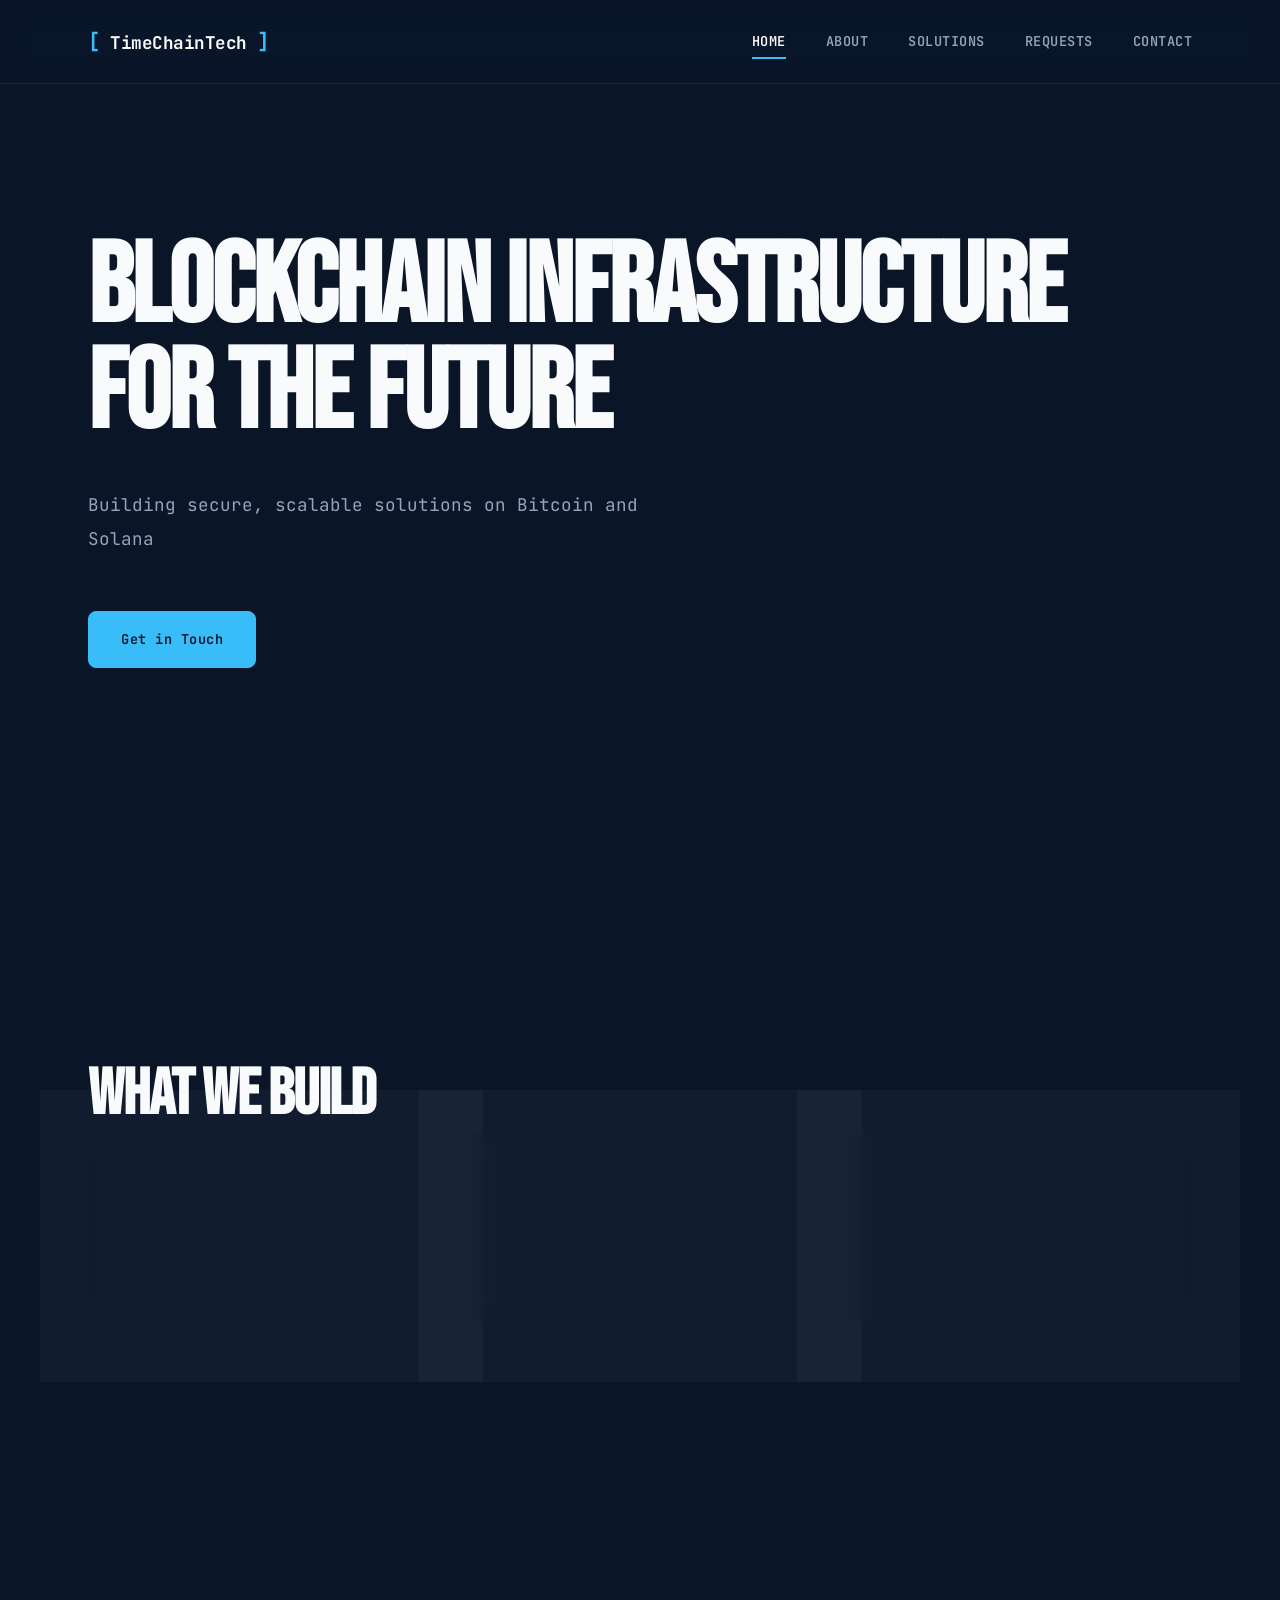
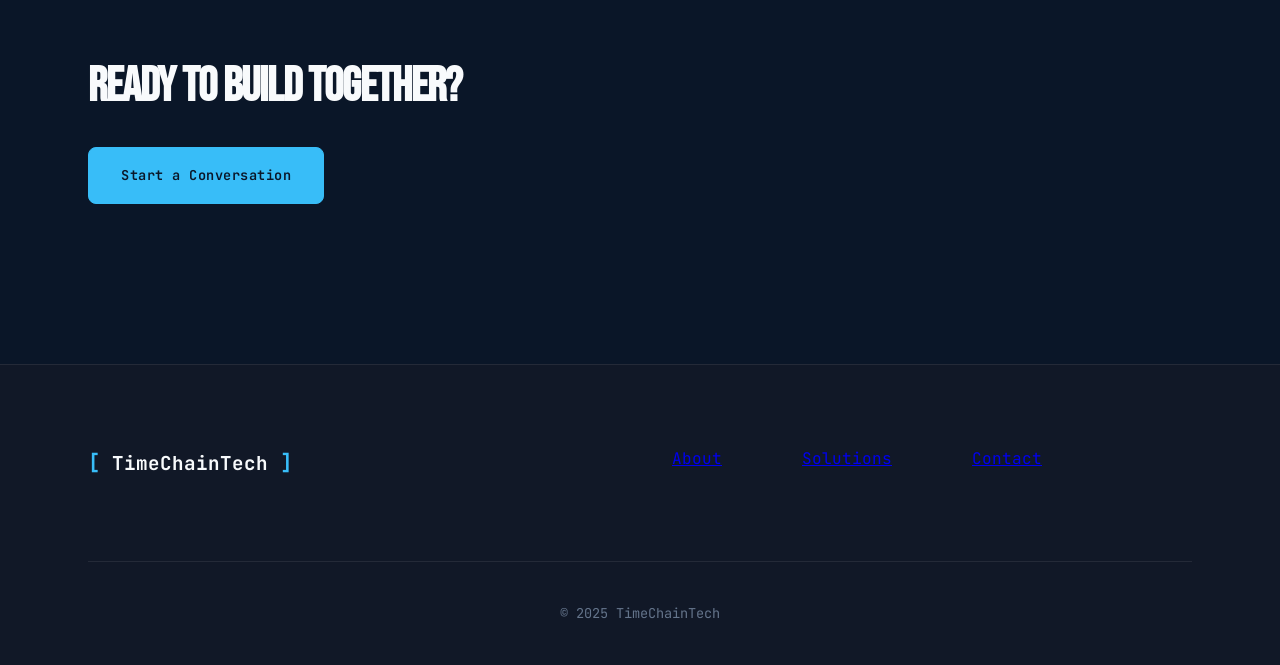
==== commit 235745e2: "Major redesign: Minimalist glassmorphism with Executive Blue theme Design System: - New color palett" ====
--- a/index.html
+++ b/index.html
@@ -33,9 +33,9 @@
 <body>
     <a href="#main-content" class="skip-link">Skip to main content</a>
 
-    <nav class="nav" role="navigation" aria-label="Main navigation" style="view-transition-name: nav-bar;">
+    <nav class="nav" role="navigation" aria-label="Main navigation">
         <div class="nav-container">
-            <a href="index.html" class="logo" aria-label="TimeChainTech - Home" style="view-transition-name: site-logo;">
+            <a href="index.html" class="logo" aria-label="TimeChainTech - Home">
                 <span class="logo-bracket" aria-hidden="true">[</span>
                 <span class="logo-text">TimeChainTech</span>
                 <span class="logo-bracket" aria-hidden="true">]</span>
@@ -52,352 +52,48 @@
 
     <main id="main-content" role="main">
         <section class="hero" aria-labelledby="hero-title">
-            <div class="hero-background" aria-hidden="true">
-                <div class="grid-overlay"></div>
-                <div class="hash-animation">
-                    <span class="hash-line">0x4a7b9c2e...f8d1</span>
-                    <span class="hash-line">0xe9f3a8b4...2c76</span>
-                    <span class="hash-line">0x1d8f4e3a...9b5c</span>
-                    <span class="hash-line">0x6c2b9f1e...4a8d</span>
-                </div>
-            </div>
-            <div class="particle-container" aria-hidden="true"></div>
-
-            <!-- Skeleton Loading for Hero Section -->
-            <div class="skeleton-wrapper">
-                <div class="skeleton-overlay" aria-hidden="true">
-                    <div class="container skeleton-hero">
-                        <div class="skeleton-hero-tag"></div>
-                        <div class="skeleton-hero-title"></div>
-                        <div class="skeleton-hero-title" style="width: 70%; height: 3.5rem;"></div>
-                        <div class="skeleton-hero-title" style="width: 55%; height: 3rem;"></div>
-                        <div style="margin-top: 1.5rem;">
-                            <div class="skeleton-hero-subtitle"></div>
-                            <div class="skeleton-hero-subtitle" style="width: 85%;"></div>
-                            <div class="skeleton-hero-subtitle" style="width: 60%;"></div>
-                        </div>
-                        <div class="skeleton-hero-buttons">
-                            <div class="skeleton-button"></div>
-                            <div class="skeleton-button"></div>
-                        </div>
-                        <div class="skeleton-stats">
-                            <div class="skeleton-stat">
-                                <div class="skeleton-stat-value"></div>
-                                <div class="skeleton-stat-label"></div>
-                            </div>
-                            <div class="skeleton-stat">
-                                <div class="skeleton-stat-value"></div>
-                                <div class="skeleton-stat-label"></div>
-                            </div>
-                            <div class="skeleton-stat">
-                                <div class="skeleton-stat-value"></div>
-                                <div class="skeleton-stat-label"></div>
-                            </div>
-                        </div>
-                    </div>
-                </div>
-
-                <!-- Actual Hero Content -->
-                <div class="container hero-content skeleton-content" style="view-transition-name: hero-content;">
-                    <div class="hero-tag">
-                        <span class="tag-label">// RECLAIMING SATOSHI'S VISION</span>
-                    </div>
-                    <h1 id="hero-title" class="hero-title">
-                        <span class="title-line">THE</span>
-                        <span class="title-line gradient-text">TIMECHAIN</span>
-                        <span class="title-line">AS INFRASTRUCTURE</span>
-                    </h1>
-                    <p class="hero-subtitle">
-                        Building technical solutions on Bitcoin and Solana that leverage internet capital markets
-                        as self-organizing, well-established databases for valuing information.
-                    </p>
-                    <div class="hero-cta">
-                        <a href="about.html" class="btn btn-primary">
-                            <span class="btn-text">EXPLORE THE VISION</span>
-                            <span class="btn-arrow" aria-hidden="true">→</span>
-                        </a>
-                        <a href="contact.html" class="btn btn-secondary">
-                            <span class="btn-text">COLLABORATE</span>
-                        </a>
-                    </div>
-                    <div class="hero-stats" role="list" aria-label="Key features">
-                        <div class="stat" role="listitem">
-                            <div class="stat-value" aria-hidden="true">₿</div>
-                            <div class="stat-label">Bitcoin First</div>
-                        </div>
-                        <div class="stat" role="listitem">
-                            <div class="stat-value" aria-hidden="true">◎</div>
-                            <div class="stat-label">Solana Ready</div>
-                        </div>
-                        <div class="stat" role="listitem">
-                            <div class="stat-value" aria-hidden="true">∞</div>
-                            <div class="stat-label">Composable</div>
-                        </div>
-                    </div>
-                </div>
+            <div class="container">
+                <h1 id="hero-title" class="hero-title">Blockchain Infrastructure for the Future</h1>
+                <p class="hero-subtitle">Building secure, scalable solutions on Bitcoin and Solana</p>
+                <a href="contact.html" class="btn btn-primary">Get in Touch</a>
             </div>
         </section>
 
         <section class="value-prop" aria-labelledby="value-prop-title">
             <div class="container">
-                <!-- Skeleton Loading for Value Prop Section -->
-                <div class="skeleton-wrapper">
-                    <div class="skeleton-overlay" aria-hidden="true">
-                        <div class="section-header" style="text-align: center; margin-bottom: 3rem;">
-                            <div class="skeleton-hero-tag" style="margin: 0 auto 1rem;"></div>
-                            <div class="skeleton-heading xlarge" style="width: 60%; margin: 0 auto 0.5rem;"></div>
-                            <div class="skeleton-heading large" style="width: 50%; margin: 0 auto;"></div>
-                        </div>
-                        <div class="skeleton-grid">
-                            <div class="skeleton-card">
-                                <div class="skeleton-card-icon"></div>
-                                <div class="skeleton-card-title"></div>
-                                <div class="skeleton-card-text"></div>
-                                <div class="skeleton-card-text" style="width: 90%;"></div>
-                                <div class="skeleton-card-text" style="width: 75%;"></div>
-                                <div style="display: flex; gap: 0.5rem; margin-top: 1rem;">
-                                    <div class="skeleton-text" style="width: 60px; height: 24px; margin: 0;"></div>
-                                    <div class="skeleton-text" style="width: 80px; height: 24px; margin: 0;"></div>
-                                </div>
-                            </div>
-                            <div class="skeleton-card">
-                                <div class="skeleton-card-icon"></div>
-                                <div class="skeleton-card-title"></div>
-                                <div class="skeleton-card-text"></div>
-                                <div class="skeleton-card-text" style="width: 85%;"></div>
-                                <div class="skeleton-card-text" style="width: 70%;"></div>
-                                <div style="display: flex; gap: 0.5rem; margin-top: 1rem;">
-                                    <div class="skeleton-text" style="width: 55px; height: 24px; margin: 0;"></div>
-                                    <div class="skeleton-text" style="width: 75px; height: 24px; margin: 0;"></div>
-                                </div>
-                            </div>
-                            <div class="skeleton-card">
-                                <div class="skeleton-card-icon"></div>
-                                <div class="skeleton-card-title"></div>
-                                <div class="skeleton-card-text"></div>
-                                <div class="skeleton-card-text" style="width: 80%;"></div>
-                                <div class="skeleton-card-text" style="width: 65%;"></div>
-                                <div style="display: flex; gap: 0.5rem; margin-top: 1rem;">
-                                    <div class="skeleton-text" style="width: 50px; height: 24px; margin: 0;"></div>
-                                    <div class="skeleton-text" style="width: 95px; height: 24px; margin: 0;"></div>
-                                </div>
-                            </div>
-                        </div>
-                    </div>
-
-                    <!-- Actual Value Prop Content -->
-                    <div class="skeleton-content">
-                        <div class="section-header">
-                            <span class="section-tag">// VALUE PROPOSITION</span>
-                            <h2 id="value-prop-title" class="section-title">Internet Capital Markets<br>Meet Blockchain Infrastructure</h2>
-                        </div>
-                        <div class="prop-grid" role="list" aria-label="Value propositions">
-                            <article class="prop-card" style="animation-delay: 0.1s;" role="listitem">
-                                <div class="prop-icon" aria-hidden="true">01</div>
-                                <h3 class="prop-title">Self-Organizing Databases</h3>
-                                <p class="prop-text">
-                                    Blockchains aren't just ledgers - they're globally distributed,
-                                    cryptographically secured databases that organize themselves through
-                                    economic incentives and consensus mechanisms.
-                                </p>
-                                <div class="prop-tech">
-                                    <span class="tech-tag">Bitcoin</span>
-                                    <span class="tech-tag">Proof-of-Work</span>
-                                </div>
-                            </article>
-                            <article class="prop-card" style="animation-delay: 0.2s;" role="listitem">
-                                <div class="prop-icon" aria-hidden="true">02</div>
-                                <h3 class="prop-title">Information Valuation</h3>
-                                <p class="prop-text">
-                                    By leveraging capital markets on-chain, we create systems where
-                                    information itself becomes economically valuable, verifiable,
-                                    and tradeable through transparent mechanisms.
-                                </p>
-                                <div class="prop-tech">
-                                    <span class="tech-tag">Markets</span>
-                                    <span class="tech-tag">Tokenomics</span>
-                                </div>
-                            </article>
-                            <article class="prop-card" style="animation-delay: 0.3s;" role="listitem">
-                                <div class="prop-icon" aria-hidden="true">03</div>
-                                <h3 class="prop-title">Technical Innovation</h3>
-                                <p class="prop-text">
-                                    Building unique solutions that bridge blockchain infrastructure
-                                    with real-world applications, creating new paradigms for data
-                                    integrity, ownership, and exchange.
-                                </p>
-                                <div class="prop-tech">
-                                    <span class="tech-tag">Solana</span>
-                                    <span class="tech-tag">Smart Contracts</span>
-                                </div>
-                            </article>
-                        </div>
-                    </div>
-                </div>
-            </div>
-        </section>
-
-        <section class="principles" aria-labelledby="principles-title">
-            <div class="container">
-                <!-- Skeleton Loading for Principles Section -->
-                <div class="skeleton-wrapper">
-                    <div class="skeleton-overlay" aria-hidden="true">
-                        <div class="principles-split">
-                            <div class="principles-left">
-                                <div class="skeleton-hero-tag" style="margin-bottom: 1rem;"></div>
-                                <div class="skeleton-heading xlarge" style="width: 70%;"></div>
-                                <div class="skeleton-heading large" style="width: 55%;"></div>
-                                <div style="margin-top: 2rem;">
-                                    <div class="skeleton-text"></div>
-                                    <div class="skeleton-text" style="width: 90%;"></div>
-                                    <div class="skeleton-text" style="width: 75%;"></div>
-                                </div>
-                            </div>
-                            <div class="principles-right">
-                                <div class="skeleton-principle-item">
-                                    <div class="skeleton-text" style="width: 20px; height: 20px; flex-shrink: 0;"></div>
-                                    <div style="flex: 1;">
-                                        <div class="skeleton-heading" style="width: 70%; height: 1.25rem;"></div>
-                                        <div class="skeleton-text" style="width: 85%;"></div>
-                                    </div>
-                                </div>
-                                <div class="skeleton-principle-item">
-                                    <div class="skeleton-text" style="width: 20px; height: 20px; flex-shrink: 0;"></div>
-                                    <div style="flex: 1;">
-                                        <div class="skeleton-heading" style="width: 60%; height: 1.25rem;"></div>
-                                        <div class="skeleton-text" style="width: 75%;"></div>
-                                    </div>
-                                </div>
-                                <div class="skeleton-principle-item">
-                                    <div class="skeleton-text" style="width: 20px; height: 20px; flex-shrink: 0;"></div>
-                                    <div style="flex: 1;">
-                                        <div class="skeleton-heading" style="width: 55%; height: 1.25rem;"></div>
-                                        <div class="skeleton-text" style="width: 80%;"></div>
-                                    </div>
-                                </div>
-                                <div class="skeleton-principle-item">
-                                    <div class="skeleton-text" style="width: 20px; height: 20px; flex-shrink: 0;"></div>
-                                    <div style="flex: 1;">
-                                        <div class="skeleton-heading" style="width: 50%; height: 1.25rem;"></div>
-                                        <div class="skeleton-text" style="width: 90%;"></div>
-                                    </div>
-                                </div>
-                            </div>
-                        </div>
-                    </div>
-
-                    <!-- Actual Principles Content -->
-                    <div class="skeleton-content">
-                        <div class="principles-split">
-                            <div class="principles-left">
-                                <span class="section-tag">// CORE PRINCIPLES</span>
-                                <h2 id="principles-title" class="section-title">Building on First Principles</h2>
-                                <p class="principles-intro">
-                                    Every solution starts with fundamental truths about distributed systems,
-                                    cryptography, and economic incentives. No buzzwords. No hype. Just engineering.
-                                </p>
-                            </div>
-                            <div class="principles-right" role="list" aria-label="Core principles list">
-                                <div class="principle-item" role="listitem">
-                                    <div class="principle-number" aria-hidden="true">▸</div>
-                                    <div class="principle-content">
-                                        <h3>Decentralization as Infrastructure</h3>
-                                        <p>Not an ideology - a technical requirement for trustless coordination</p>
-                                    </div>
-                                </div>
-                                <div class="principle-item" role="listitem">
-                                    <div class="principle-number" aria-hidden="true">▸</div>
-                                    <div class="principle-content">
-                                        <h3>Cryptographic Certainty</h3>
-                                        <p>Mathematics over trust, verification over faith</p>
-                                    </div>
-                                </div>
-                                <div class="principle-item" role="listitem">
-                                    <div class="principle-number" aria-hidden="true">▸</div>
-                                    <div class="principle-content">
-                                        <h3>Economic Alignment</h3>
-                                        <p>Incentives shape behavior - design them deliberately</p>
-                                    </div>
-                                </div>
-                                <div class="principle-item" role="listitem">
-                                    <div class="principle-number" aria-hidden="true">▸</div>
-                                    <div class="principle-content">
-                                        <h3>Composability First</h3>
-                                        <p>Build legos, not monoliths - maximum flexibility for future innovation</p>
-                                    </div>
-                                </div>
-                            </div>
-                        </div>
-                    </div>
+                <h2 id="value-prop-title" class="section-title">What We Build</h2>
+                <div class="prop-grid" role="list" aria-label="Value propositions">
+                    <article class="glass-card" role="listitem">
+                        <h3 class="prop-title">Self-Organizing Databases</h3>
+                        <p class="prop-text">
+                            Globally distributed, cryptographically secured databases that organize themselves through economic incentives.
+                        </p>
+                    </article>
+                    <article class="glass-card" role="listitem">
+                        <h3 class="prop-title">Information Valuation</h3>
+                        <p class="prop-text">
+                            Systems where information becomes economically valuable, verifiable, and tradeable through transparent mechanisms.
+                        </p>
+                    </article>
+                    <article class="glass-card" role="listitem">
+                        <h3 class="prop-title">Technical Innovation</h3>
+                        <p class="prop-text">
+                            Solutions that bridge blockchain infrastructure with real-world applications for data integrity and ownership.
+                        </p>
+                    </article>
                 </div>
             </div>
         </section>
 
         <section class="cta-section" aria-labelledby="cta-title">
             <div class="container">
-                <!-- Skeleton Loading for CTA Section -->
-                <div class="skeleton-wrapper">
-                    <div class="skeleton-overlay" aria-hidden="true">
-                        <div class="cta-box" style="border-color: var(--gray-700);">
-                            <div class="cta-content">
-                                <div class="skeleton-hero-tag" style="margin-bottom: 1rem;"></div>
-                                <div class="skeleton-heading xlarge" style="width: 65%;"></div>
-                                <div style="margin: 1.5rem 0;">
-                                    <div class="skeleton-text"></div>
-                                    <div class="skeleton-text" style="width: 85%;"></div>
-                                </div>
-                                <div class="skeleton-hero-buttons" style="margin-top: 1.5rem;">
-                                    <div class="skeleton-button" style="width: 180px;"></div>
-                                    <div class="skeleton-button" style="width: 120px;"></div>
-                                </div>
-                            </div>
-                            <div class="cta-visual">
-                                <div class="blockchain-viz">
-                                    <div class="skeleton-image square"></div>
-                                    <div class="skeleton-image square"></div>
-                                    <div class="skeleton-image square"></div>
-                                    <div class="skeleton-image square"></div>
-                                </div>
-                            </div>
-                        </div>
-                    </div>
-
-                    <!-- Actual CTA Content -->
-                    <div class="skeleton-content">
-                        <div class="cta-box">
-                            <div class="cta-content">
-                                <span class="section-tag">// GET INVOLVED</span>
-                                <h2 id="cta-title" class="cta-title">Ready to Build the Future?</h2>
-                                <p class="cta-text">
-                                    Whether you're looking to understand blockchain infrastructure or
-                                    collaborate on cutting-edge technical solutions, let's connect.
-                                </p>
-                                <div class="cta-buttons">
-                                    <a href="contact.html" class="btn btn-primary">
-                                        <span class="btn-text">START A CONVERSATION</span>
-                                        <span class="btn-arrow" aria-hidden="true">→</span>
-                                    </a>
-                                    <a href="about.html" class="btn btn-secondary">
-                                        <span class="btn-text">LEARN MORE</span>
-                                    </a>
-                                </div>
-                            </div>
-                            <div class="cta-visual" aria-hidden="true">
-                                <div class="blockchain-viz">
-                                    <div class="block" style="animation-delay: 0s;"></div>
-                                    <div class="block" style="animation-delay: 0.2s;"></div>
-                                    <div class="block" style="animation-delay: 0.4s;"></div>
-                                    <div class="block" style="animation-delay: 0.6s;"></div>
-                                </div>
-                            </div>
-                        </div>
-                    </div>
-                </div>
+                <h2 id="cta-title" class="cta-title">Ready to Build Together?</h2>
+                <a href="contact.html" class="btn btn-primary">Start a Conversation</a>
             </div>
         </section>
     </main>
 
-    <footer class="footer" role="contentinfo" aria-label="Site footer" style="view-transition-name: site-footer;">
+    <footer class="footer" role="contentinfo" aria-label="Site footer">
         <div class="container">
             <div class="footer-content">
                 <div class="footer-left">
@@ -406,26 +102,17 @@
                         <span class="logo-text">TimeChainTech</span>
                         <span class="logo-bracket">]</span>
                     </div>
-                    <p class="footer-tagline">Building on the timechain, for the future.</p>
                 </div>
                 <div class="footer-right">
                     <nav class="footer-links" aria-label="Footer navigation">
-                        <div class="footer-column">
-                            <h3>Navigate</h3>
-                            <a href="index.html">Home</a>
-                            <a href="about.html">About</a>
-                            <a href="solutions.html">Solutions</a>
-                        </div>
-                        <div class="footer-column">
-                            <h3>Connect</h3>
-                            <a href="contact.html">Contact</a>
-                            <a href="requests.html">Requests</a>
-                        </div>
+                        <a href="about.html">About</a>
+                        <a href="solutions.html">Solutions</a>
+                        <a href="contact.html">Contact</a>
                     </nav>
                 </div>
             </div>
             <div class="footer-bottom">
-                <p>&copy; 2025 TimeChainTech. Building on Satoshi's vision.</p>
+                <p>&copy; 2025 TimeChainTech</p>
             </div>
         </div>
     </footer>
--- a/styles.css
+++ b/styles.css
@@ -1,102 +1,104 @@
+/* ==========================================================================
+   TIMECHAINTECH - Minimalist Glassmorphism Design
+   Executive Blue Color Palette
+   ========================================================================== */
+
 :root {
-    --black: #000000;
-    --white: #FFFFFF;
-    --gray-900: #0a0a0a;
-    --gray-800: #1a1a1a;
-    --gray-700: #2a2a2a;
-    --gray-600: #3a3a3a;
-    --gray-400: #6a6a6a;
-    --gray-300: #9a9a9a;
-    --gray-200: #cacaca;
-    --bitcoin: #F7931A;
-    --solana: #9945FF;
-    --accent: #00FF41;
-    --dark-purple: #1a0a2e;
-    --dark-blue: #0a1628;
+    --primary-bg: #0A1628;
+    --secondary-bg: #111827;
+    --accent: #38BDF8;
+    --accent-hover: #0EA5E9;
+    --text-primary: #F8FAFC;
+    --text-secondary: #94A3B8;
+    --text-muted: #64748B;
+    --glass-bg: rgba(255, 255, 255, 0.03);
+    --glass-border: rgba(255, 255, 255, 0.08);
+    --glass-shadow: 0 8px 32px rgba(0, 0, 0, 0.4);
 
     --font-mono: 'JetBrains Mono', monospace;
     --font-display: 'Bebas Neue', sans-serif;
 
-    --transition: all 0.3s cubic-bezier(0.4, 0, 0.2, 1);
-    --transition-smooth: all 0.4s cubic-bezier(0.23, 1, 0.32, 1);
-    --transition-bounce: all 0.5s cubic-bezier(0.68, -0.55, 0.265, 1.55);
-    --ease-out-expo: cubic-bezier(0.19, 1, 0.22, 1);
-    --ease-in-out-back: cubic-bezier(0.68, -0.6, 0.32, 1.6);
-}
-
-/* ==========================================================================
-   Scroll Progress Bar
+    --transition: all 0.3s ease;
+    --transition-smooth: all 0.4s ease;
+}
+
+/* ==========================================================================
+   Glassmorphism Utility Classes
+   ========================================================================== */
+.glass-card {
+    background: var(--glass-bg);
+    backdrop-filter: blur(12px);
+    -webkit-backdrop-filter: blur(12px);
+    border: 1px solid var(--glass-border);
+    border-radius: 16px;
+    box-shadow: var(--glass-shadow);
+}
+
+.glass-card-sm {
+    background: var(--glass-bg);
+    backdrop-filter: blur(8px);
+    -webkit-backdrop-filter: blur(8px);
+    border: 1px solid var(--glass-border);
+    border-radius: 12px;
+    box-shadow: 0 4px 16px rgba(0, 0, 0, 0.3);
+}
+
+/* ==========================================================================
+   Base Styles
+   ========================================================================== */
+* {
+    margin: 0;
+    padding: 0;
+    box-sizing: border-box;
+}
+
+body {
+    font-family: var(--font-mono);
+    background: var(--primary-bg);
+    color: var(--text-primary);
+    line-height: 1.7;
+    overflow-x: hidden;
+}
+
+.container {
+    max-width: 1200px;
+    margin: 0 auto;
+    padding: 0 3rem;
+}
+
+/* ==========================================================================
+   Simple Scroll Progress Bar
    ========================================================================== */
 .scroll-progress {
     position: fixed;
     top: 0;
     left: 0;
     width: 0%;
-    height: 3px;
-    background: linear-gradient(90deg, var(--bitcoin), var(--solana), var(--bitcoin));
-    background-size: 200% 100%;
+    height: 2px;
+    background: var(--accent);
     z-index: 9999;
     transition: width 0.1s linear;
-    animation: progressGradient 3s ease infinite;
-}
-
-@keyframes progressGradient {
-    0%, 100% {
-        background-position: 0% 50%;
-    }
-    50% {
-        background-position: 100% 50%;
-    }
-}
-
-* {
-    margin: 0;
-    padding: 0;
-    box-sizing: border-box;
-}
-
-body {
-    font-family: var(--font-mono);
-    background: var(--black);
-    color: var(--white);
-    line-height: 1.6;
-    overflow-x: hidden;
-}
-
-.container {
-    max-width: 1200px;
-    margin: 0 auto;
-    padding: 0 2rem;
-}
-
-/* Navigation */
+}
+
+/* ==========================================================================
+   Navigation
+   ========================================================================== */
 .nav {
     position: fixed;
     top: 0;
     left: 0;
     right: 0;
-    background: rgba(0, 0, 0, 0.95);
-    backdrop-filter: blur(10px);
-    border-bottom: 1px solid var(--gray-700);
+    background: rgba(10, 22, 40, 0.85);
+    backdrop-filter: blur(12px);
+    -webkit-backdrop-filter: blur(12px);
+    border-bottom: 1px solid var(--glass-border);
     z-index: 1000;
-    animation: slideDown 0.6s ease-out;
-}
-
-@keyframes slideDown {
-    from {
-        transform: translateY(-100%);
-        opacity: 0;
-    }
-    to {
-        transform: translateY(0);
-        opacity: 1;
-    }
 }
 
 .nav-container {
     max-width: 1200px;
     margin: 0 auto;
-    padding: 1.25rem 2rem;
+    padding: 1.5rem 3rem;
     display: flex;
     justify-content: space-between;
     align-items: center;
@@ -106,13 +108,13 @@
     font-size: 1.1rem;
     font-weight: 700;
     text-decoration: none;
-    color: var(--white);
+    color: var(--text-primary);
     letter-spacing: -0.5px;
     transition: var(--transition);
 }
 
 .logo-bracket {
-    color: var(--bitcoin);
+    color: var(--accent);
     font-size: 1.3rem;
 }
 
@@ -122,15 +124,15 @@
 
 .nav-links {
     display: flex;
-    gap: 2rem;
+    gap: 2.5rem;
 }
 
 .nav-link {
-    color: var(--gray-300);
+    color: var(--text-secondary);
     text-decoration: none;
     font-size: 0.85rem;
-    font-weight: 700;
-    letter-spacing: 1px;
+    font-weight: 600;
+    letter-spacing: 0.5px;
     position: relative;
     transition: var(--transition);
 }
@@ -138,17 +140,17 @@
 .nav-link::after {
     content: '';
     position: absolute;
-    bottom: -5px;
+    bottom: -6px;
     left: 0;
     width: 0;
     height: 2px;
-    background: var(--bitcoin);
+    background: var(--accent);
     transition: width 0.3s ease;
 }
 
 .nav-link:hover,
 .nav-link.active {
-    color: var(--white);
+    color: var(--text-primary);
 }
 
 .nav-link:hover::after,
@@ -157,274 +159,89 @@
 }
 
 /* ==========================================================================
-   Gradient Mesh Background Animation
+   Background Elements (Simplified)
    ========================================================================== */
 .gradient-mesh {
     position: absolute;
     inset: 0;
     z-index: 0;
     overflow: hidden;
+    opacity: 0.6;
 }
 
 .gradient-mesh::before {
     content: '';
     position: absolute;
-    inset: -50%;
+    inset: -20%;
     background:
-        radial-gradient(ellipse 80% 50% at 20% 40%, var(--dark-purple) 0%, transparent 50%),
-        radial-gradient(ellipse 60% 40% at 80% 20%, var(--dark-blue) 0%, transparent 45%),
-        radial-gradient(ellipse 50% 60% at 60% 80%, rgba(247, 147, 26, 0.15) 0%, transparent 50%),
-        radial-gradient(ellipse 70% 50% at 10% 90%, var(--dark-purple) 0%, transparent 40%);
-    animation: meshFloat 20s ease-in-out infinite;
-}
-
-.gradient-mesh::after {
-    content: '';
-    position: absolute;
-    inset: -50%;
-    background:
-        radial-gradient(ellipse 60% 40% at 70% 60%, rgba(153, 69, 255, 0.1) 0%, transparent 40%),
-        radial-gradient(ellipse 50% 50% at 30% 70%, rgba(247, 147, 26, 0.08) 0%, transparent 45%);
-    animation: meshFloat 25s ease-in-out infinite reverse;
-}
-
-@keyframes meshFloat {
-    0%, 100% {
-        transform: translate(0, 0) rotate(0deg) scale(1);
-    }
-    25% {
-        transform: translate(5%, 3%) rotate(2deg) scale(1.02);
-    }
-    50% {
-        transform: translate(-3%, 5%) rotate(-1deg) scale(0.98);
-    }
-    75% {
-        transform: translate(-5%, -3%) rotate(1deg) scale(1.01);
-    }
-}
-
-/* ==========================================================================
-   Particle Canvas Overlay
-   ========================================================================== */
-.particle-canvas {
-    position: absolute;
-    top: 0;
-    left: 0;
-    width: 100%;
-    height: 100%;
-    pointer-events: none;
-    z-index: 1;
-    opacity: 0.6;
-}
-
-/* Container for particle effect in hero sections */
-.particle-container {
+        radial-gradient(ellipse 60% 40% at 20% 30%, rgba(56, 189, 248, 0.08) 0%, transparent 50%),
+        radial-gradient(ellipse 50% 50% at 80% 70%, rgba(14, 165, 233, 0.06) 0%, transparent 45%);
+}
+
+.hero-background {
     position: absolute;
     inset: 0;
-    overflow: hidden;
-    z-index: 1;
-    pointer-events: none;
-}
-
-/* ==========================================================================
-   Static Constellation Fallback (No-JS)
-   Displays a subtle starfield pattern when JavaScript is disabled
-   ========================================================================== */
-.particle-container::before,
-.particle-container::after {
-    content: '';
+    z-index: 0;
+}
+
+.grid-overlay {
     position: absolute;
     inset: 0;
-    pointer-events: none;
-}
-
-/* Static constellation dots pattern */
-.particle-container::before {
     background-image:
-        /* Bitcoin orange particles */
-        radial-gradient(1.5px 1.5px at 10% 15%, var(--bitcoin) 50%, transparent 100%),
-        radial-gradient(2px 2px at 25% 35%, var(--bitcoin) 50%, transparent 100%),
-        radial-gradient(1px 1px at 40% 10%, var(--bitcoin) 50%, transparent 100%),
-        radial-gradient(1.5px 1.5px at 55% 45%, var(--bitcoin) 50%, transparent 100%),
-        radial-gradient(2px 2px at 70% 20%, var(--bitcoin) 50%, transparent 100%),
-        radial-gradient(1px 1px at 85% 55%, var(--bitcoin) 50%, transparent 100%),
-        radial-gradient(1.5px 1.5px at 15% 70%, var(--bitcoin) 50%, transparent 100%),
-        radial-gradient(1px 1px at 45% 80%, var(--bitcoin) 50%, transparent 100%),
-        radial-gradient(2px 2px at 80% 75%, var(--bitcoin) 50%, transparent 100%),
-        radial-gradient(1px 1px at 95% 30%, var(--bitcoin) 50%, transparent 100%),
-        /* Solana purple particles */
-        radial-gradient(1.5px 1.5px at 5% 40%, var(--solana) 50%, transparent 100%),
-        radial-gradient(2px 2px at 20% 60%, var(--solana) 50%, transparent 100%),
-        radial-gradient(1px 1px at 35% 25%, var(--solana) 50%, transparent 100%),
-        radial-gradient(1.5px 1.5px at 50% 70%, var(--solana) 50%, transparent 100%),
-        radial-gradient(1px 1px at 65% 50%, var(--solana) 50%, transparent 100%),
-        radial-gradient(2px 2px at 75% 85%, var(--solana) 50%, transparent 100%),
-        radial-gradient(1px 1px at 90% 45%, var(--solana) 50%, transparent 100%),
-        /* White/gray accent particles */
-        radial-gradient(1px 1px at 12% 50%, rgba(255,255,255,0.5) 50%, transparent 100%),
-        radial-gradient(1px 1px at 30% 15%, rgba(255,255,255,0.4) 50%, transparent 100%),
-        radial-gradient(1px 1px at 60% 30%, rgba(255,255,255,0.5) 50%, transparent 100%),
-        radial-gradient(1px 1px at 78% 65%, rgba(255,255,255,0.4) 50%, transparent 100%),
-        radial-gradient(1px 1px at 92% 80%, rgba(255,255,255,0.5) 50%, transparent 100%);
-    opacity: 0.6;
-    animation: constellationTwinkle 8s ease-in-out infinite alternate;
-}
-
-/* Static constellation connection lines */
-.particle-container::after {
-    background-image:
-        /* Diagonal connection lines simulating constellation */
-        linear-gradient(135deg, transparent 48%, rgba(247, 147, 26, 0.08) 49%, rgba(247, 147, 26, 0.08) 51%, transparent 52%),
-        linear-gradient(45deg, transparent 48%, rgba(153, 69, 255, 0.06) 49%, rgba(153, 69, 255, 0.06) 51%, transparent 52%),
-        linear-gradient(165deg, transparent 48%, rgba(247, 147, 26, 0.05) 49%, rgba(247, 147, 26, 0.05) 51%, transparent 52%);
-    background-size: 200px 200px, 300px 300px, 250px 250px;
-    opacity: 0.5;
-}
-
-@keyframes constellationTwinkle {
-    0% {
-        opacity: 0.4;
-    }
-    100% {
-        opacity: 0.7;
-    }
-}
-
-/* Hide static fallback when JS canvas is active */
-.particle-container:has(.particle-canvas)::before,
-.particle-container:has(.particle-canvas)::after {
+        linear-gradient(rgba(56, 189, 248, 0.02) 1px, transparent 1px),
+        linear-gradient(90deg, rgba(56, 189, 248, 0.02) 1px, transparent 1px);
+    background-size: 60px 60px;
+}
+
+/* Hide particle containers - keeping for compatibility */
+.particle-canvas,
+.particle-container {
     display: none;
 }
 
-/* Alternative hide method for browsers without :has() support */
-.js-enabled .particle-container::before,
-.js-enabled .particle-container::after {
+/* Hide hash animation */
+.hash-animation {
     display: none;
 }
 
-/* Responsive adjustments for particle canvas */
-@media (max-width: 768px) {
-    .particle-canvas {
-        opacity: 0.4;
-    }
-}
-
-@media (max-width: 480px) {
-    .particle-canvas {
-        opacity: 0.3;
-    }
-}
-
-/* Hero Section */
+/* ==========================================================================
+   Hero Section
+   ========================================================================== */
 .hero {
     position: relative;
     min-height: 100vh;
     display: flex;
     align-items: center;
-    padding-top: 80px;
+    padding-top: 100px;
+    padding-bottom: 6rem;
     overflow: hidden;
-}
-
-.hero-background {
-    position: absolute;
-    inset: 0;
-    z-index: 0;
-}
-
-.grid-overlay {
-    position: absolute;
-    inset: 0;
-    background-image: 
-        linear-gradient(rgba(247, 147, 26, 0.03) 1px, transparent 1px),
-        linear-gradient(90deg, rgba(247, 147, 26, 0.03) 1px, transparent 1px);
-    background-size: 50px 50px;
-    animation: gridMove 20s linear infinite;
-}
-
-@keyframes gridMove {
-    0% {
-        transform: translate(0, 0);
-    }
-    100% {
-        transform: translate(50px, 50px);
-    }
-}
-
-.hash-animation {
-    position: absolute;
-    inset: 0;
-    display: flex;
-    flex-direction: column;
-    justify-content: space-around;
-    opacity: 0.1;
-    overflow: hidden;
-}
-
-.hash-line {
-    font-size: 0.75rem;
-    color: var(--bitcoin);
-    white-space: nowrap;
-    animation: scrollHash 25s linear infinite;
-}
-
-.hash-line:nth-child(2) {
-    animation-duration: 30s;
-    animation-delay: -5s;
-}
-
-.hash-line:nth-child(3) {
-    animation-duration: 35s;
-    animation-delay: -10s;
-}
-
-.hash-line:nth-child(4) {
-    animation-duration: 28s;
-    animation-delay: -15s;
-}
-
-@keyframes scrollHash {
-    0% {
-        transform: translateX(-100%);
-    }
-    100% {
-        transform: translateX(100%);
-    }
 }
 
 .hero-content {
     position: relative;
     z-index: 2;
-    animation: fadeInUp 0.8s ease-out 0.2s both;
-}
-
-@keyframes fadeInUp {
-    from {
-        opacity: 0;
-        transform: translateY(30px);
-    }
-    to {
-        opacity: 1;
-        transform: translateY(0);
-    }
+    opacity: 1;
 }
 
 .hero-tag {
-    margin-bottom: 1.5rem;
+    margin-bottom: 2rem;
 }
 
 .tag-label {
     font-size: 0.75rem;
-    color: var(--bitcoin);
-    letter-spacing: 2px;
-    font-weight: 700;
+    color: var(--accent);
+    letter-spacing: 3px;
+    font-weight: 600;
+    text-transform: uppercase;
 }
 
 .hero-title {
     font-family: var(--font-display);
     font-size: clamp(3rem, 10vw, 7rem);
-    line-height: 0.9;
-    margin-bottom: 2rem;
+    line-height: 0.95;
+    margin-bottom: 2.5rem;
     letter-spacing: -2px;
+    color: var(--text-primary);
 }
 
 .title-line {
@@ -432,7 +249,7 @@
 }
 
 .gradient-text {
-    background: linear-gradient(135deg, var(--bitcoin) 0%, var(--solana) 100%);
+    background: linear-gradient(135deg, var(--accent) 0%, var(--accent-hover) 100%);
     -webkit-background-clip: text;
     -webkit-text-fill-color: transparent;
     background-clip: text;
@@ -440,19 +257,22 @@
 
 .hero-subtitle {
     font-size: 1.1rem;
-    color: var(--gray-300);
-    max-width: 650px;
-    margin-bottom: 3rem;
-    line-height: 1.8;
+    color: var(--text-secondary);
+    max-width: 600px;
+    margin-bottom: 3.5rem;
+    line-height: 1.9;
 }
 
 .hero-cta {
     display: flex;
-    gap: 1rem;
-    margin-bottom: 4rem;
+    gap: 1.25rem;
+    margin-bottom: 5rem;
     flex-wrap: wrap;
 }
 
+/* ==========================================================================
+   Buttons - Clean and Minimal
+   ========================================================================== */
 .btn {
     display: inline-flex;
     align-items: center;
@@ -460,160 +280,111 @@
     padding: 1rem 2rem;
     font-family: var(--font-mono);
     font-size: 0.85rem;
-    font-weight: 700;
+    font-weight: 600;
     text-decoration: none;
-    border: 2px solid;
+    border: 1px solid;
+    border-radius: 8px;
     transition: var(--transition-smooth);
-    letter-spacing: 1px;
-    position: relative;
-    overflow: hidden;
+    letter-spacing: 0.5px;
     cursor: pointer;
 }
 
-/* Button slide-in background effect */
-.btn::before {
-    content: '';
-    position: absolute;
-    inset: 0;
-    background: var(--bitcoin);
-    transform: translateX(-100%);
-    transition: transform 0.4s var(--ease-out-expo);
-    z-index: 0;
-}
-
-.btn:hover::before {
-    transform: translateX(0);
-}
-
-/* Button ripple effect on click */
-.btn::after {
-    content: '';
-    position: absolute;
-    top: 50%;
-    left: 50%;
-    width: 0;
-    height: 0;
-    background: rgba(255, 255, 255, 0.3);
-    border-radius: 50%;
-    transform: translate(-50%, -50%);
-    transition: width 0.6s ease, height 0.6s ease, opacity 0.6s ease;
-    z-index: 1;
-    opacity: 0;
-}
-
-.btn:active::after {
-    width: 300px;
-    height: 300px;
-    opacity: 1;
-    transition: width 0s, height 0s, opacity 0s;
-}
-
-.btn > * {
-    position: relative;
-    z-index: 2;
-}
-
 .btn-primary {
-    background: var(--bitcoin);
-    border-color: var(--bitcoin);
-    color: var(--black);
-    box-shadow: 0 0 0 0 rgba(247, 147, 26, 0);
-    transition: var(--transition-smooth), box-shadow 0.3s ease;
-}
-
-/* Subtle glow effect on primary buttons */
+    background: var(--accent);
+    border-color: var(--accent);
+    color: var(--primary-bg);
+}
+
 .btn-primary:hover {
-    background: transparent;
-    color: var(--white);
-    box-shadow:
-        0 0 20px rgba(247, 147, 26, 0.4),
-        0 0 40px rgba(247, 147, 26, 0.2),
-        0 0 60px rgba(247, 147, 26, 0.1);
-}
-
-.btn-primary:active {
-    box-shadow:
-        0 0 10px rgba(247, 147, 26, 0.6),
-        0 0 20px rgba(247, 147, 26, 0.3);
+    background: var(--accent-hover);
+    border-color: var(--accent-hover);
+    box-shadow: 0 0 30px rgba(56, 189, 248, 0.3);
+    transform: scale(1.02);
 }
 
 .btn-secondary {
     background: transparent;
-    border-color: var(--white);
-    color: var(--white);
-}
-
-.btn-secondary::before {
-    background: var(--white);
+    border-color: var(--glass-border);
+    color: var(--text-primary);
 }
 
 .btn-secondary:hover {
-    color: var(--black);
-    box-shadow:
-        0 0 15px rgba(255, 255, 255, 0.2),
-        0 0 30px rgba(255, 255, 255, 0.1);
+    border-color: var(--accent);
+    color: var(--accent);
+    box-shadow: 0 0 20px rgba(56, 189, 248, 0.15);
+    transform: scale(1.02);
 }
 
 .btn-arrow {
-    transition: transform 0.3s var(--ease-out-expo);
+    transition: transform 0.3s ease;
 }
 
 .btn:hover .btn-arrow {
-    transform: translateX(5px);
-}
-
+    transform: translateX(4px);
+}
+
+/* ==========================================================================
+   Stats Section
+   ========================================================================== */
 .hero-stats {
     display: grid;
     grid-template-columns: repeat(3, 1fr);
     gap: 2rem;
-    max-width: 500px;
+    max-width: 550px;
 }
 
 .stat {
     text-align: center;
-    padding: 1.5rem;
-    border: 1px solid var(--gray-700);
-    background: rgba(247, 147, 26, 0.02);
+    padding: 2rem 1.5rem;
+    background: var(--glass-bg);
+    backdrop-filter: blur(8px);
+    -webkit-backdrop-filter: blur(8px);
+    border: 1px solid var(--glass-border);
+    border-radius: 12px;
     transition: var(--transition);
 }
 
 .stat:hover {
-    border-color: var(--bitcoin);
-    background: rgba(247, 147, 26, 0.05);
-    transform: translateY(-5px);
+    border-color: rgba(56, 189, 248, 0.3);
+    transform: scale(1.02);
+    box-shadow: 0 8px 32px rgba(0, 0, 0, 0.3);
 }
 
 .stat-value {
     font-size: 2.5rem;
-    color: var(--bitcoin);
+    color: var(--accent);
     margin-bottom: 0.5rem;
+    font-weight: 700;
 }
 
 .stat-label {
     font-size: 0.75rem;
-    color: var(--gray-400);
+    color: var(--text-muted);
     text-transform: uppercase;
     letter-spacing: 1px;
 }
 
-/* Value Proposition Section */
+/* ==========================================================================
+   Value Proposition Section
+   ========================================================================== */
 .value-prop {
-    padding: 8rem 0;
+    padding: 10rem 0;
     position: relative;
 }
 
 .section-header {
     text-align: center;
-    margin-bottom: 4rem;
+    margin-bottom: 5rem;
 }
 
 .section-tag {
     font-size: 0.75rem;
-    color: var(--bitcoin);
-    letter-spacing: 2px;
-    font-weight: 700;
+    color: var(--accent);
+    letter-spacing: 3px;
+    font-weight: 600;
     display: block;
-    margin-bottom: 1rem;
+    margin-bottom: 1.25rem;
+    text-transform: uppercase;
 }
 
 .section-title {
@@ -621,89 +392,48 @@
     font-size: clamp(2.5rem, 5vw, 4rem);
     line-height: 1.1;
     letter-spacing: -1px;
+    color: var(--text-primary);
 }
 
 .prop-grid {
     display: grid;
-    grid-template-columns: repeat(auto-fit, minmax(300px, 1fr));
+    grid-template-columns: repeat(auto-fit, minmax(320px, 1fr));
     gap: 2rem;
-    perspective: 1000px;
 }
 
 .prop-card {
-    background: var(--gray-900);
-    border: 1px solid var(--gray-700);
-    padding: 2.5rem;
+    background: var(--glass-bg);
+    backdrop-filter: blur(12px);
+    -webkit-backdrop-filter: blur(12px);
+    border: 1px solid var(--glass-border);
+    border-radius: 16px;
+    padding: 3rem;
     transition: var(--transition-smooth);
-    animation: fadeInUp 0.6s var(--ease-out-expo) both;
-    transform-style: preserve-3d;
-    will-change: transform;
-}
-
-/* Staggered animation delays for card grids */
-.prop-card:nth-child(1) { animation-delay: 0.1s; }
-.prop-card:nth-child(2) { animation-delay: 0.2s; }
-.prop-card:nth-child(3) { animation-delay: 0.3s; }
-.prop-card:nth-child(4) { animation-delay: 0.4s; }
-.prop-card:nth-child(5) { animation-delay: 0.5s; }
-.prop-card:nth-child(6) { animation-delay: 0.6s; }
-
-/* Card tilt/parallax effect on hover */
+}
+
 .prop-card:hover {
-    border-color: var(--bitcoin);
-    transform: translateY(-10px) rotateX(5deg) rotateY(-5deg);
-    background: var(--gray-800);
-    box-shadow:
-        0 25px 50px -12px rgba(0, 0, 0, 0.5),
-        0 0 30px rgba(247, 147, 26, 0.1);
-}
-
-.prop-card::before {
-    content: '';
-    position: absolute;
-    inset: 0;
-    background: linear-gradient(
-        135deg,
-        rgba(247, 147, 26, 0.1) 0%,
-        transparent 50%
-    );
-    opacity: 0;
-    transition: opacity 0.4s ease;
-    pointer-events: none;
-}
-
-.prop-card:hover::before {
-    opacity: 1;
+    border-color: rgba(56, 189, 248, 0.3);
+    transform: scale(1.02);
+    box-shadow: 0 16px 48px rgba(0, 0, 0, 0.4);
 }
 
 .prop-icon {
     font-family: var(--font-display);
-    font-size: 3rem;
-    color: var(--bitcoin);
+    font-size: 2.5rem;
+    color: var(--accent);
     margin-bottom: 1.5rem;
-    transition: var(--transition-bounce);
     display: inline-block;
 }
 
-/* Icon bounce/pulse on hover */
-.prop-card:hover .prop-icon {
-    transform: scale(1.1);
-    animation: iconPulse 0.6s ease;
-}
-
-@keyframes iconPulse {
-    0%, 100% { transform: scale(1.1); }
-    50% { transform: scale(1.2); }
-}
-
 .prop-title {
-    font-size: 1.5rem;
+    font-size: 1.4rem;
     margin-bottom: 1rem;
     font-weight: 700;
+    color: var(--text-primary);
 }
 
 .prop-text {
-    color: var(--gray-300);
+    color: var(--text-secondary);
     margin-bottom: 1.5rem;
     line-height: 1.8;
 }
@@ -717,57 +447,69 @@
 .tech-tag {
     font-size: 0.7rem;
     padding: 0.4rem 0.8rem;
-    background: rgba(247, 147, 26, 0.1);
-    border: 1px solid var(--bitcoin);
-    color: var(--bitcoin);
-    letter-spacing: 1px;
-    font-weight: 700;
-}
-
-/* Principles Section */
+    background: rgba(56, 189, 248, 0.1);
+    border: 1px solid rgba(56, 189, 248, 0.3);
+    border-radius: 6px;
+    color: var(--accent);
+    letter-spacing: 0.5px;
+    font-weight: 600;
+    transition: var(--transition);
+}
+
+.tech-tag:hover {
+    background: rgba(56, 189, 248, 0.2);
+}
+
+/* ==========================================================================
+   Principles Section
+   ========================================================================== */
 .principles {
-    padding: 8rem 0;
-    background: var(--gray-900);
+    padding: 10rem 0;
+    background: var(--secondary-bg);
 }
 
 .principles-split {
     display: grid;
     grid-template-columns: 1fr 1fr;
-    gap: 4rem;
+    gap: 5rem;
     align-items: start;
 }
 
 .principles-left {
     position: sticky;
-    top: 120px;
+    top: 140px;
 }
 
 .principles-intro {
-    color: var(--gray-300);
+    color: var(--text-secondary);
     margin-top: 2rem;
-    line-height: 1.8;
-    font-size: 1.1rem;
+    line-height: 1.9;
+    font-size: 1.05rem;
 }
 
 .principle-item {
     display: flex;
     gap: 1.5rem;
     padding: 2rem;
-    background: var(--gray-800);
-    border-left: 3px solid var(--gray-700);
+    background: var(--glass-bg);
+    backdrop-filter: blur(8px);
+    -webkit-backdrop-filter: blur(8px);
+    border: 1px solid var(--glass-border);
+    border-left: 3px solid var(--glass-border);
+    border-radius: 0 12px 12px 0;
     margin-bottom: 1.5rem;
     transition: var(--transition);
 }
 
 .principle-item:hover {
-    border-left-color: var(--bitcoin);
-    background: var(--gray-700);
-    transform: translateX(10px);
+    border-left-color: var(--accent);
+    background: rgba(255, 255, 255, 0.05);
+    transform: translateX(8px);
 }
 
 .principle-number {
-    font-size: 1.5rem;
-    color: var(--bitcoin);
+    font-size: 1.4rem;
+    color: var(--accent);
     font-weight: 700;
 }
 
@@ -775,22 +517,29 @@
     font-size: 1.1rem;
     margin-bottom: 0.5rem;
     font-weight: 700;
+    color: var(--text-primary);
 }
 
 .principle-content p {
-    color: var(--gray-300);
+    color: var(--text-secondary);
     font-size: 0.9rem;
-}
-
-/* CTA Section */
+    line-height: 1.7;
+}
+
+/* ==========================================================================
+   CTA Section
+   ========================================================================== */
 .cta-section {
-    padding: 8rem 0;
+    padding: 10rem 0;
 }
 
 .cta-box {
-    background: var(--gray-900);
-    border: 2px solid var(--bitcoin);
-    padding: 4rem;
+    background: var(--glass-bg);
+    backdrop-filter: blur(12px);
+    -webkit-backdrop-filter: blur(12px);
+    border: 1px solid var(--accent);
+    border-radius: 20px;
+    padding: 5rem;
     display: grid;
     grid-template-columns: 1.5fr 1fr;
     gap: 3rem;
@@ -802,22 +551,11 @@
     content: '';
     position: absolute;
     top: -50%;
-    right: -50%;
-    width: 100%;
+    right: -25%;
+    width: 60%;
     height: 100%;
-    background: radial-gradient(circle, rgba(247, 147, 26, 0.1) 0%, transparent 70%);
-    animation: pulse 4s ease-in-out infinite;
-}
-
-@keyframes pulse {
-    0%, 100% {
-        opacity: 0.5;
-        transform: scale(1);
-    }
-    50% {
-        opacity: 1;
-        transform: scale(1.1);
-    }
+    background: radial-gradient(circle, rgba(56, 189, 248, 0.08) 0%, transparent 60%);
+    pointer-events: none;
 }
 
 .cta-content {
@@ -828,14 +566,15 @@
 .cta-title {
     font-family: var(--font-display);
     font-size: clamp(2rem, 4vw, 3rem);
-    margin-bottom: 1rem;
+    margin-bottom: 1.25rem;
     letter-spacing: -1px;
+    color: var(--text-primary);
 }
 
 .cta-text {
-    color: var(--gray-300);
-    font-size: 1.1rem;
-    margin-bottom: 2rem;
+    color: var(--text-secondary);
+    font-size: 1.05rem;
+    margin-bottom: 2.5rem;
     line-height: 1.8;
 }
 
@@ -859,98 +598,490 @@
 .block {
     width: 60px;
     height: 60px;
-    background: var(--gray-800);
-    border: 2px solid var(--bitcoin);
+    background: var(--glass-bg);
+    border: 1px solid var(--accent);
+    border-radius: 8px;
     position: relative;
-    animation: blockAppear 0.6s ease-out both;
+    transition: var(--transition);
 }
 
 .block::before {
     content: '';
     position: absolute;
-    inset: 10px;
-    border: 1px solid var(--bitcoin);
-    opacity: 0.3;
-}
-
-@keyframes blockAppear {
-    from {
-        opacity: 0;
-        transform: scale(0) rotate(-180deg);
-    }
-    to {
-        opacity: 1;
-        transform: scale(1) rotate(0deg);
-    }
-}
-
-/* Footer */
+    inset: 12px;
+    border: 1px solid rgba(56, 189, 248, 0.3);
+    border-radius: 4px;
+}
+
+.block:hover {
+    transform: scale(1.05);
+    box-shadow: 0 0 20px rgba(56, 189, 248, 0.3);
+}
+
+/* ==========================================================================
+   Footer
+   ========================================================================== */
 .footer {
-    background: var(--gray-900);
-    border-top: 1px solid var(--gray-700);
-    padding: 4rem 0 2rem;
+    background: var(--secondary-bg);
+    border-top: 1px solid var(--glass-border);
+    padding: 5rem 0 2.5rem;
 }
 
 .footer-content {
     display: grid;
     grid-template-columns: 1fr 1fr;
     gap: 4rem;
-    margin-bottom: 3rem;
+    margin-bottom: 4rem;
 }
 
 .footer-logo {
     font-size: 1.2rem;
     font-weight: 700;
     margin-bottom: 1rem;
+    color: var(--text-primary);
 }
 
 .footer-tagline {
-    color: var(--gray-400);
+    color: var(--text-muted);
     font-size: 0.9rem;
+    line-height: 1.7;
 }
 
 .footer-links {
     display: flex;
-    gap: 4rem;
+    gap: 5rem;
 }
 
 .footer-column h4 {
-    font-size: 0.85rem;
-    margin-bottom: 1rem;
-    color: var(--bitcoin);
-    letter-spacing: 1px;
+    font-size: 0.8rem;
+    margin-bottom: 1.25rem;
+    color: var(--accent);
+    letter-spacing: 2px;
     text-transform: uppercase;
 }
 
 .footer-column a {
     display: block;
-    color: var(--gray-300);
+    color: var(--text-secondary);
     text-decoration: none;
     font-size: 0.9rem;
-    margin-bottom: 0.75rem;
+    margin-bottom: 0.85rem;
     transition: var(--transition);
 }
 
 .footer-column a:hover {
-    color: var(--white);
-    padding-left: 5px;
+    color: var(--text-primary);
+    padding-left: 4px;
 }
 
 .footer-bottom {
     text-align: center;
-    padding-top: 2rem;
-    border-top: 1px solid var(--gray-700);
-    color: var(--gray-400);
+    padding-top: 2.5rem;
+    border-top: 1px solid var(--glass-border);
+    color: var(--text-muted);
     font-size: 0.85rem;
 }
 
 /* ==========================================================================
-   Link Underline Animations (Draw from left to right)
+   Newsletter Section
+   ========================================================================== */
+.newsletter-section {
+    padding: 4rem 0;
+    border-top: 1px solid var(--glass-border);
+    margin-bottom: 2rem;
+}
+
+.newsletter-container {
+    max-width: 550px;
+    margin: 0 auto;
+    text-align: center;
+}
+
+.newsletter-header {
+    margin-bottom: 2rem;
+}
+
+.newsletter-tag {
+    font-size: 0.7rem;
+    color: var(--accent);
+    letter-spacing: 2px;
+    font-weight: 600;
+    text-transform: uppercase;
+    display: block;
+    margin-bottom: 0.75rem;
+}
+
+.newsletter-title {
+    font-family: var(--font-display);
+    font-size: clamp(1.5rem, 3vw, 2rem);
+    letter-spacing: 1px;
+    margin-bottom: 0.5rem;
+    color: var(--text-primary);
+}
+
+.newsletter-subtitle {
+    color: var(--text-muted);
+    font-size: 0.9rem;
+    line-height: 1.6;
+}
+
+.newsletter-form {
+    display: flex;
+    gap: 0.75rem;
+    max-width: 450px;
+    margin: 0 auto;
+}
+
+.newsletter-input-wrapper {
+    flex: 1;
+}
+
+.newsletter-input {
+    width: 100%;
+    padding: 1rem 1.25rem;
+    background: var(--glass-bg);
+    border: 1px solid var(--glass-border);
+    border-radius: 8px;
+    color: var(--text-primary);
+    font-family: var(--font-mono);
+    font-size: 0.9rem;
+    transition: var(--transition);
+    outline: none;
+}
+
+.newsletter-input::placeholder {
+    color: var(--text-muted);
+}
+
+.newsletter-input:hover {
+    border-color: rgba(56, 189, 248, 0.3);
+}
+
+.newsletter-input:focus {
+    border-color: var(--accent);
+    box-shadow: 0 0 0 3px rgba(56, 189, 248, 0.15);
+}
+
+.newsletter-input.valid {
+    border-color: #4ade80;
+}
+
+.newsletter-input.invalid {
+    border-color: #ef4444;
+}
+
+.newsletter-btn {
+    padding: 1rem 1.5rem;
+    background: var(--accent);
+    border: 1px solid var(--accent);
+    border-radius: 8px;
+    color: var(--primary-bg);
+    font-family: var(--font-mono);
+    font-size: 0.8rem;
+    font-weight: 600;
+    letter-spacing: 0.5px;
+    text-transform: uppercase;
+    cursor: pointer;
+    transition: var(--transition);
+    white-space: nowrap;
+}
+
+.newsletter-btn:hover {
+    background: var(--accent-hover);
+    box-shadow: 0 0 20px rgba(56, 189, 248, 0.3);
+}
+
+.newsletter-btn:disabled {
+    opacity: 0.5;
+    cursor: not-allowed;
+}
+
+.newsletter-message {
+    margin-top: 1rem;
+    padding: 0.75rem 1rem;
+    font-size: 0.85rem;
+    border-radius: 8px;
+    display: none;
+    align-items: center;
+    justify-content: center;
+    gap: 0.5rem;
+}
+
+.newsletter-message.show {
+    display: flex;
+}
+
+.newsletter-message.success {
+    background: rgba(74, 222, 128, 0.1);
+    border: 1px solid #4ade80;
+    color: #4ade80;
+}
+
+.newsletter-message.error {
+    background: rgba(239, 68, 68, 0.1);
+    border: 1px solid #ef4444;
+    color: #ef4444;
+}
+
+.newsletter-message svg {
+    width: 18px;
+    height: 18px;
+    flex-shrink: 0;
+}
+
+.newsletter-privacy {
+    margin-top: 1.25rem;
+    font-size: 0.75rem;
+    color: var(--text-muted);
+}
+
+.newsletter-privacy a {
+    color: var(--text-secondary);
+    text-decoration: none;
+    transition: color 0.2s ease;
+}
+
+.newsletter-privacy a:hover {
+    color: var(--accent);
+}
+
+/* ==========================================================================
+   Tech Stack Section (Simplified - No Flip Cards)
+   ========================================================================== */
+.tech-stack-container {
+    position: relative;
+}
+
+.tech-stack {
+    display: grid;
+    grid-template-columns: repeat(auto-fit, minmax(180px, 1fr));
+    gap: 1.5rem;
+    margin-top: 2.5rem;
+}
+
+/* Hide flip card complexity */
+.tech-connections {
+    display: none;
+}
+
+.tech-flip-card {
+    position: relative;
+    width: 100%;
+    height: auto;
+    cursor: default;
+}
+
+.tech-flip-card-inner {
+    position: relative;
+    width: 100%;
+    height: 100%;
+}
+
+/* Only show front face as a simple card */
+.tech-card-front {
+    position: relative;
+    width: 100%;
+    background: var(--glass-bg);
+    backdrop-filter: blur(8px);
+    -webkit-backdrop-filter: blur(8px);
+    border: 1px solid var(--glass-border);
+    border-radius: 12px;
+    display: flex;
+    flex-direction: column;
+    align-items: center;
+    justify-content: center;
+    padding: 2rem 1.5rem;
+    text-align: center;
+    transition: var(--transition);
+}
+
+.tech-card-front:hover {
+    border-color: rgba(56, 189, 248, 0.3);
+    transform: scale(1.02);
+    box-shadow: 0 8px 32px rgba(0, 0, 0, 0.3);
+}
+
+/* Hide back face entirely */
+.tech-card-back {
+    display: none;
+}
+
+/* Hide flip indicators */
+.flip-indicator {
+    display: none;
+}
+
+.tech-icon {
+    font-size: 2rem;
+    margin-bottom: 0.75rem;
+    color: var(--accent);
+}
+
+.tech-name {
+    font-weight: 700;
+    font-size: 1rem;
+    margin-bottom: 0.35rem;
+    color: var(--text-primary);
+}
+
+.tech-tagline {
+    font-size: 0.75rem;
+    color: var(--text-muted);
+    text-transform: uppercase;
+    letter-spacing: 1px;
+}
+
+/* ==========================================================================
+   Mobile Navigation
+   ========================================================================== */
+.mobile-menu-toggle {
+    display: none;
+    flex-direction: column;
+    justify-content: center;
+    align-items: center;
+    width: 44px;
+    height: 44px;
+    background: transparent;
+    border: 1px solid var(--glass-border);
+    border-radius: 8px;
+    cursor: pointer;
+    z-index: 1002;
+    transition: var(--transition);
+}
+
+.mobile-menu-toggle:hover {
+    border-color: var(--accent);
+}
+
+.hamburger-line {
+    width: 20px;
+    height: 2px;
+    background: var(--text-primary);
+    margin: 2px 0;
+    transition: var(--transition);
+    transform-origin: center;
+}
+
+.mobile-menu-toggle.active .hamburger-line:nth-child(1) {
+    transform: rotate(45deg) translate(4px, 4px);
+}
+
+.mobile-menu-toggle.active .hamburger-line:nth-child(2) {
+    opacity: 0;
+}
+
+.mobile-menu-toggle.active .hamburger-line:nth-child(3) {
+    transform: rotate(-45deg) translate(4px, -4px);
+}
+
+.mobile-menu-overlay {
+    position: fixed;
+    inset: 0;
+    background: rgba(10, 22, 40, 0.8);
+    backdrop-filter: blur(8px);
+    -webkit-backdrop-filter: blur(8px);
+    opacity: 0;
+    visibility: hidden;
+    transition: opacity 0.3s ease, visibility 0.3s ease;
+    z-index: 998;
+}
+
+.mobile-menu-overlay.active {
+    opacity: 1;
+    visibility: visible;
+}
+
+.mobile-nav-drawer {
+    position: fixed;
+    top: 0;
+    right: -300px;
+    width: 300px;
+    height: 100vh;
+    background: var(--secondary-bg);
+    border-left: 1px solid var(--glass-border);
+    padding: 100px 2rem 2rem;
+    z-index: 999;
+    transition: right 0.4s ease;
+    overflow-y: auto;
+}
+
+.mobile-nav-drawer.active {
+    right: 0;
+}
+
+.mobile-nav-links {
+    display: flex;
+    flex-direction: column;
+}
+
+.mobile-nav-link {
+    display: block;
+    color: var(--text-secondary);
+    text-decoration: none;
+    font-size: 1.1rem;
+    font-weight: 600;
+    letter-spacing: 0.5px;
+    padding: 1.25rem 0;
+    border-bottom: 1px solid var(--glass-border);
+    transition: var(--transition);
+}
+
+.mobile-nav-link:hover,
+.mobile-nav-link.active {
+    color: var(--text-primary);
+    padding-left: 0.75rem;
+}
+
+.mobile-nav-cta {
+    margin-top: 2rem;
+}
+
+.mobile-nav-cta .btn {
+    width: 100%;
+    justify-content: center;
+}
+
+/* ==========================================================================
+   Simple Utility Animations
+   ========================================================================== */
+@keyframes fadeIn {
+    from { opacity: 0; }
+    to { opacity: 1; }
+}
+
+@keyframes fadeInUp {
+    from {
+        opacity: 0;
+        transform: translateY(20px);
+    }
+    to {
+        opacity: 1;
+        transform: translateY(0);
+    }
+}
+
+.fade-in {
+    animation: fadeIn 0.5s ease both;
+}
+
+.fade-in-up {
+    animation: fadeInUp 0.5s ease both;
+}
+
+/* Delay utilities */
+.delay-100 { animation-delay: 0.1s; }
+.delay-200 { animation-delay: 0.2s; }
+.delay-300 { animation-delay: 0.3s; }
+.delay-400 { animation-delay: 0.4s; }
+.delay-500 { animation-delay: 0.5s; }
+
+/* ==========================================================================
+   Link Styles
    ========================================================================== */
 .animated-link {
     position: relative;
     text-decoration: none;
-    color: var(--gray-300);
+    color: var(--text-secondary);
     transition: color 0.3s ease;
 }
 
@@ -960,908 +1091,63 @@
     bottom: -2px;
     left: 0;
     width: 0;
-    height: 2px;
-    background: linear-gradient(90deg, var(--bitcoin), var(--solana));
-    transition: width 0.4s var(--ease-out-expo);
+    height: 1px;
+    background: var(--accent);
+    transition: width 0.3s ease;
 }
 
 .animated-link:hover {
-    color: var(--white);
+    color: var(--text-primary);
 }
 
 .animated-link:hover::after {
     width: 100%;
 }
 
-/* Footer link underline animation */
-.footer-column a {
-    position: relative;
-    display: inline-block;
-}
-
-.footer-column a::after {
-    content: '';
+/* ==========================================================================
+   Accessibility
+   ========================================================================== */
+.skip-link {
     position: absolute;
-    bottom: 0;
-    left: 0;
-    width: 0;
-    height: 1px;
-    background: var(--bitcoin);
-    transition: width 0.3s var(--ease-out-expo);
-}
-
-.footer-column a:hover::after {
-    width: 100%;
-}
-
-/* ==========================================================================
-   Icon Hover Animations
-   ========================================================================== */
-.icon-hover {
-    transition: var(--transition-bounce);
-    display: inline-block;
-}
-
-.icon-hover:hover {
-    transform: scale(1.15);
-    color: var(--bitcoin);
-}
-
-/* Bounce animation for icons */
-.icon-bounce:hover {
-    animation: iconBounce 0.5s var(--ease-in-out-back);
-}
-
-@keyframes iconBounce {
-    0%, 100% { transform: translateY(0); }
-    40% { transform: translateY(-8px); }
-    60% { transform: translateY(-4px); }
-}
-
-/* Pulse animation for icons */
-.icon-pulse:hover {
-    animation: iconPulseGlow 0.6s ease infinite;
-}
-
-@keyframes iconPulseGlow {
-    0%, 100% {
-        transform: scale(1);
-        filter: drop-shadow(0 0 0 transparent);
-    }
-    50% {
-        transform: scale(1.1);
-        filter: drop-shadow(0 0 8px rgba(247, 147, 26, 0.6));
-    }
-}
-
-/* ==========================================================================
-   Additional Micro-interactions
-   ========================================================================== */
-
-/* Stat card hover enhancement */
-.stat {
-    position: relative;
-    overflow: hidden;
-}
-
-.stat::before {
-    content: '';
-    position: absolute;
-    top: 0;
-    left: -100%;
-    width: 100%;
-    height: 100%;
-    background: linear-gradient(
-        90deg,
-        transparent,
-        rgba(247, 147, 26, 0.1),
-        transparent
-    );
-    transition: left 0.5s ease;
-}
-
-.stat:hover::before {
-    left: 100%;
-}
-
-/* Tech tag hover effect */
-.tech-tag {
-    transition: var(--transition-smooth);
-    cursor: default;
-}
-
-.tech-tag:hover {
-    background: rgba(247, 147, 26, 0.2);
-    transform: translateY(-2px);
-    box-shadow: 0 4px 12px rgba(247, 147, 26, 0.2);
-}
-
-/* Principle item staggered animation */
-.principle-item {
-    animation: slideInLeft 0.5s var(--ease-out-expo) both;
-}
-
-.principle-item:nth-child(1) { animation-delay: 0.1s; }
-.principle-item:nth-child(2) { animation-delay: 0.2s; }
-.principle-item:nth-child(3) { animation-delay: 0.3s; }
-.principle-item:nth-child(4) { animation-delay: 0.4s; }
-.principle-item:nth-child(5) { animation-delay: 0.5s; }
-
-@keyframes slideInLeft {
-    from {
-        opacity: 0;
-        transform: translateX(-30px);
-    }
-    to {
-        opacity: 1;
-        transform: translateX(0);
-    }
-}
-
-/* Block chain visualization staggered animation */
-.block:nth-child(1) { animation-delay: 0.1s; }
-.block:nth-child(2) { animation-delay: 0.25s; }
-.block:nth-child(3) { animation-delay: 0.4s; }
-.block:nth-child(4) { animation-delay: 0.55s; }
-.block:nth-child(5) { animation-delay: 0.7s; }
-
-/* Block hover effect */
-.block {
-    transition: var(--transition-smooth);
-}
-
-.block:hover {
-    transform: scale(1.1) rotate(5deg);
-    box-shadow: 0 0 20px rgba(247, 147, 26, 0.4);
-}
-
-/* ==========================================================================
-   Mobile Navigation - Slide-out Drawer
-   ========================================================================== */
-.mobile-menu-toggle {
-    display: none;
-    flex-direction: column;
-    justify-content: center;
-    align-items: center;
-    width: 40px;
-    height: 40px;
-    background: transparent;
-    border: 1px solid var(--gray-700);
-    cursor: pointer;
-    z-index: 1002;
-    transition: var(--transition);
-}
-
-.mobile-menu-toggle:hover {
-    border-color: var(--bitcoin);
-}
-
-.hamburger-line {
-    width: 20px;
-    height: 2px;
-    background: var(--white);
-    margin: 2px 0;
-    transition: var(--transition-smooth);
-    transform-origin: center;
-}
-
-/* Hamburger animation when menu is open */
-.mobile-menu-toggle.active .hamburger-line:nth-child(1) {
-    transform: rotate(45deg) translate(4px, 4px);
-}
-
-.mobile-menu-toggle.active .hamburger-line:nth-child(2) {
-    opacity: 0;
-    transform: scaleX(0);
-}
-
-.mobile-menu-toggle.active .hamburger-line:nth-child(3) {
-    transform: rotate(-45deg) translate(4px, -4px);
-}
-
-/* Mobile menu backdrop overlay */
-.mobile-menu-overlay {
-    position: fixed;
-    inset: 0;
-    background: rgba(0, 0, 0, 0.7);
-    backdrop-filter: blur(8px);
-    -webkit-backdrop-filter: blur(8px);
-    opacity: 0;
-    visibility: hidden;
-    transition: opacity 0.3s ease, visibility 0.3s ease;
-    z-index: 998;
-}
-
-.mobile-menu-overlay.active {
-    opacity: 1;
-    visibility: visible;
-}
-
-/* Mobile slide-out drawer */
-.mobile-nav-drawer {
-    position: fixed;
-    top: 0;
-    right: -300px;
-    width: 300px;
-    height: 100vh;
-    background: var(--gray-900);
-    border-left: 1px solid var(--gray-700);
-    padding: 100px 2rem 2rem;
-    z-index: 999;
-    transition: right 0.4s var(--ease-out-expo);
-    overflow-y: auto;
-}
-
-.mobile-nav-drawer.active {
-    right: 0;
-}
-
-.mobile-nav-drawer::before {
-    content: '';
-    position: absolute;
-    top: 0;
-    left: 0;
-    right: 0;
-    height: 200px;
-    background: linear-gradient(
-        180deg,
-        rgba(247, 147, 26, 0.05) 0%,
-        transparent 100%
-    );
-    pointer-events: none;
-}
-
-.mobile-nav-links {
-    display: flex;
-    flex-direction: column;
-    gap: 0;
-}
-
-.mobile-nav-link {
-    display: block;
-    color: var(--gray-300);
+    top: -100px;
+    left: 50%;
+    transform: translateX(-50%);
+    background: var(--accent);
+    color: var(--primary-bg);
+    padding: 1rem 2rem;
+    font-weight: 600;
+    font-size: 0.9rem;
     text-decoration: none;
-    font-size: 1.1rem;
-    font-weight: 700;
-    letter-spacing: 1px;
-    padding: 1.25rem 0;
-    border-bottom: 1px solid var(--gray-800);
-    transition: var(--transition-smooth);
-    position: relative;
-    overflow: hidden;
-}
-
-.mobile-nav-link::before {
-    content: '';
-    position: absolute;
-    left: 0;
-    top: 0;
-    bottom: 0;
-    width: 3px;
-    background: var(--bitcoin);
-    transform: translateX(-100%);
-    transition: transform 0.3s var(--ease-out-expo);
-}
-
-.mobile-nav-link:hover,
-.mobile-nav-link.active {
-    color: var(--white);
-    padding-left: 1rem;
-}
-
-.mobile-nav-link:hover::before,
-.mobile-nav-link.active::before {
-    transform: translateX(0);
-}
-
-/* Staggered animation for mobile nav links */
-.mobile-nav-drawer.active .mobile-nav-link {
-    animation: slideInRight 0.4s var(--ease-out-expo) both;
-}
-
-.mobile-nav-drawer.active .mobile-nav-link:nth-child(1) { animation-delay: 0.1s; }
-.mobile-nav-drawer.active .mobile-nav-link:nth-child(2) { animation-delay: 0.15s; }
-.mobile-nav-drawer.active .mobile-nav-link:nth-child(3) { animation-delay: 0.2s; }
-.mobile-nav-drawer.active .mobile-nav-link:nth-child(4) { animation-delay: 0.25s; }
-.mobile-nav-drawer.active .mobile-nav-link:nth-child(5) { animation-delay: 0.3s; }
-.mobile-nav-drawer.active .mobile-nav-link:nth-child(6) { animation-delay: 0.35s; }
-
-@keyframes slideInRight {
-    from {
-        opacity: 0;
-        transform: translateX(30px);
-    }
-    to {
-        opacity: 1;
-        transform: translateX(0);
-    }
-}
-
-/* Mobile nav CTA button */
-.mobile-nav-cta {
-    margin-top: 2rem;
-}
-
-.mobile-nav-cta .btn {
-    width: 100%;
-    justify-content: center;
-}
-
-/* ==========================================================================
-   Utility Classes for Animations
-   ========================================================================== */
-.fade-in {
-    animation: fadeIn 0.6s var(--ease-out-expo) both;
-}
-
-@keyframes fadeIn {
-    from { opacity: 0; }
-    to { opacity: 1; }
-}
-
-.slide-up {
-    animation: slideUp 0.6s var(--ease-out-expo) both;
-}
-
-@keyframes slideUp {
-    from {
-        opacity: 0;
-        transform: translateY(20px);
-    }
-    to {
-        opacity: 1;
-        transform: translateY(0);
-    }
-}
-
-.scale-in {
-    animation: scaleIn 0.5s var(--ease-out-expo) both;
-}
-
-@keyframes scaleIn {
-    from {
-        opacity: 0;
-        transform: scale(0.9);
-    }
-    to {
-        opacity: 1;
-        transform: scale(1);
-    }
-}
-
-/* Delay utility classes */
-.delay-100 { animation-delay: 0.1s; }
-.delay-200 { animation-delay: 0.2s; }
-.delay-300 { animation-delay: 0.3s; }
-.delay-400 { animation-delay: 0.4s; }
-.delay-500 { animation-delay: 0.5s; }
-.delay-600 { animation-delay: 0.6s; }
-
-/* ==========================================================================
-   Newsletter Signup Component
-   ========================================================================== */
-.newsletter-section {
-    padding: 3rem 0;
-    border-top: 1px solid var(--gray-700);
-    margin-bottom: 2rem;
-}
-
-.newsletter-container {
-    max-width: 600px;
-    margin: 0 auto;
-    text-align: center;
-}
-
-.newsletter-header {
-    margin-bottom: 1.5rem;
-}
-
-.newsletter-tag {
-    font-size: 0.7rem;
-    color: var(--bitcoin);
-    letter-spacing: 2px;
-    font-weight: 700;
-    text-transform: uppercase;
-    display: block;
-    margin-bottom: 0.75rem;
-}
-
-.newsletter-title {
-    font-family: var(--font-display);
-    font-size: clamp(1.5rem, 3vw, 2rem);
-    letter-spacing: 1px;
-    margin-bottom: 0.5rem;
-    color: var(--white);
-}
-
-.newsletter-subtitle {
-    color: var(--gray-400);
-    font-size: 0.9rem;
-    line-height: 1.6;
-}
-
-.newsletter-form {
-    display: flex;
-    gap: 0.75rem;
-    max-width: 500px;
-    margin: 0 auto;
-}
-
-.newsletter-input-wrapper {
-    flex: 1;
-    position: relative;
-}
-
-.newsletter-input {
-    width: 100%;
-    padding: 1rem 1.25rem;
-    background: var(--gray-800);
-    border: 2px solid var(--gray-700);
-    color: var(--white);
-    font-family: var(--font-mono);
-    font-size: 0.9rem;
-    transition: var(--transition);
-    outline: none;
-}
-
-.newsletter-input::placeholder {
-    color: var(--gray-500);
-}
-
-.newsletter-input:hover {
-    border-color: var(--gray-600);
-}
-
-.newsletter-input:focus {
-    border-color: var(--bitcoin);
-    box-shadow: 0 0 0 3px rgba(247, 147, 26, 0.15);
-}
-
-/* Newsletter input states */
-.newsletter-input.valid {
-    border-color: #4ade80;
-}
-
-.newsletter-input.invalid {
-    border-color: #ff4444;
-}
-
-.newsletter-input.valid:focus {
-    box-shadow: 0 0 0 3px rgba(74, 222, 128, 0.15);
-}
-
-.newsletter-input.invalid:focus {
-    box-shadow: 0 0 0 3px rgba(255, 68, 68, 0.15);
-}
-
-.newsletter-btn {
-    padding: 1rem 1.5rem;
-    background: var(--bitcoin);
-    border: 2px solid var(--bitcoin);
-    color: var(--black);
-    font-family: var(--font-mono);
-    font-size: 0.8rem;
-    font-weight: 700;
-    letter-spacing: 1px;
-    text-transform: uppercase;
-    cursor: pointer;
-    transition: var(--transition);
-    white-space: nowrap;
-    position: relative;
-    overflow: hidden;
-}
-
-.newsletter-btn::before {
-    content: '';
-    position: absolute;
-    inset: 0;
-    background: var(--white);
-    transform: translateX(-100%);
-    transition: transform 0.3s var(--ease-out-expo);
-    z-index: 0;
-}
-
-.newsletter-btn:hover::before {
-    transform: translateX(0);
-}
-
-.newsletter-btn span {
-    position: relative;
-    z-index: 1;
-}
-
-.newsletter-btn:hover {
-    border-color: var(--white);
-    box-shadow: 0 0 20px rgba(247, 147, 26, 0.3);
-}
-
-.newsletter-btn:disabled {
-    opacity: 0.6;
-    cursor: not-allowed;
-}
-
-.newsletter-btn:disabled:hover::before {
-    transform: translateX(-100%);
-}
-
-/* Newsletter message states */
-.newsletter-message {
-    margin-top: 1rem;
-    padding: 0.75rem 1rem;
-    font-size: 0.85rem;
-    border-radius: 0;
-    display: none;
-    align-items: center;
-    justify-content: center;
-    gap: 0.5rem;
-    animation: fadeInUp 0.3s ease-out;
-}
-
-.newsletter-message.show {
-    display: flex;
-}
-
-.newsletter-message.success {
-    background: rgba(74, 222, 128, 0.1);
-    border: 1px solid #4ade80;
-    color: #4ade80;
-}
-
-.newsletter-message.error {
-    background: rgba(255, 68, 68, 0.1);
-    border: 1px solid #ff4444;
-    color: #ff4444;
-}
-
-.newsletter-message svg {
-    width: 18px;
-    height: 18px;
-    flex-shrink: 0;
-}
-
-/* Privacy note */
-.newsletter-privacy {
-    margin-top: 1rem;
-    font-size: 0.75rem;
-    color: var(--gray-500);
-}
-
-.newsletter-privacy a {
-    color: var(--gray-400);
-    text-decoration: none;
-    transition: color 0.2s ease;
-}
-
-.newsletter-privacy a:hover {
-    color: var(--bitcoin);
-}
-
-/* ==========================================================================
-   Tech Stack Flip Cards
-   ========================================================================== */
-
-/* Tech Stack Container with Connection Lines */
-.tech-stack-container {
-    position: relative;
-    perspective: 1000px;
-}
-
-.tech-stack {
-    display: grid;
-    grid-template-columns: repeat(auto-fit, minmax(200px, 1fr));
-    gap: 1.5rem;
-    margin-top: 2rem;
-    position: relative;
-}
-
-/* Connection Lines SVG Container */
-.tech-connections {
-    position: absolute;
-    top: 0;
-    left: 0;
-    width: 100%;
-    height: 100%;
-    pointer-events: none;
-    z-index: 0;
-    overflow: visible;
-}
-
-.tech-connection-line {
-    stroke: var(--bitcoin);
-    stroke-width: 2;
-    stroke-dasharray: 8 4;
-    fill: none;
-    opacity: 0;
-    transition: opacity 0.4s ease, stroke 0.3s ease;
-}
-
-.tech-connection-line.active {
-    opacity: 0.6;
-    animation: connectionPulse 2s ease-in-out infinite;
-}
-
-@keyframes connectionPulse {
-    0%, 100% {
-        stroke-dashoffset: 0;
-        opacity: 0.6;
-    }
-    50% {
-        stroke-dashoffset: 24;
-        opacity: 0.9;
-    }
-}
-
-/* Flip Card Container */
-.tech-flip-card {
-    position: relative;
-    width: 100%;
-    height: 180px;
-    perspective: 1000px;
-    z-index: 1;
-    cursor: pointer;
-}
-
-.tech-flip-card-inner {
-    position: relative;
-    width: 100%;
-    height: 100%;
-    transition: transform 0.6s cubic-bezier(0.4, 0, 0.2, 1);
-    transform-style: preserve-3d;
-}
-
-/* Flip on hover (desktop) */
-@media (hover: hover) and (pointer: fine) {
-    .tech-flip-card:hover .tech-flip-card-inner {
-        transform: rotateY(180deg);
-    }
-}
-
-/* Flip on click/touch (mobile) - uses .flipped class */
-.tech-flip-card.flipped .tech-flip-card-inner {
-    transform: rotateY(180deg);
-}
-
-/* Focus state for accessibility */
-.tech-flip-card:focus {
-    outline: none;
-}
-
-.tech-flip-card:focus .tech-flip-card-inner {
-    box-shadow: 0 0 0 3px var(--bitcoin);
-}
-
-.tech-flip-card:focus-visible .tech-flip-card-inner {
-    box-shadow: 0 0 0 3px var(--bitcoin);
-}
-
-/* Front and Back Card Faces */
-.tech-card-front,
-.tech-card-back {
-    position: absolute;
-    width: 100%;
-    height: 100%;
-    backface-visibility: hidden;
-    -webkit-backface-visibility: hidden;
-    border: 1px solid var(--gray-700);
-    background: var(--gray-900);
-    display: flex;
-    flex-direction: column;
-    align-items: center;
-    justify-content: center;
-    padding: 1.5rem;
-    text-align: center;
-    transition: border-color 0.3s ease, box-shadow 0.3s ease;
-}
-
-.tech-card-front {
-    z-index: 2;
-}
-
-.tech-card-back {
-    transform: rotateY(180deg);
-    background: var(--gray-800);
-}
-
-/* Glow Effect on Hover/Flip */
-@media (hover: hover) and (pointer: fine) {
-    .tech-flip-card:hover .tech-card-front,
-    .tech-flip-card:hover .tech-card-back {
-        border-color: var(--tech-glow-color, var(--bitcoin));
-        box-shadow:
-            0 0 20px rgba(var(--tech-glow-rgb, 247, 147, 26), 0.3),
-            0 0 40px rgba(var(--tech-glow-rgb, 247, 147, 26), 0.15),
-            inset 0 0 20px rgba(var(--tech-glow-rgb, 247, 147, 26), 0.05);
-    }
-}
-
-.tech-flip-card.flipped .tech-card-front,
-.tech-flip-card.flipped .tech-card-back {
-    border-color: var(--tech-glow-color, var(--bitcoin));
-    box-shadow:
-        0 0 25px rgba(var(--tech-glow-rgb, 247, 147, 26), 0.4),
-        0 0 50px rgba(var(--tech-glow-rgb, 247, 147, 26), 0.2),
-        inset 0 0 30px rgba(var(--tech-glow-rgb, 247, 147, 26), 0.08);
-}
-
-/* Technology-Specific Glow Colors */
-.tech-flip-card[data-tech="bitcoin"] {
-    --tech-glow-color: #F7931A;
-    --tech-glow-rgb: 247, 147, 26;
-}
-
-.tech-flip-card[data-tech="solana"] {
-    --tech-glow-color: #9945FF;
-    --tech-glow-rgb: 153, 69, 255;
-}
-
-.tech-flip-card[data-tech="lightning"] {
-    --tech-glow-color: #792DE4;
-    --tech-glow-rgb: 121, 45, 228;
-}
-
-.tech-flip-card[data-tech="anchor"] {
-    --tech-glow-color: #2563EB;
-    --tech-glow-rgb: 37, 99, 235;
-}
-
-.tech-flip-card[data-tech="rust"] {
-    --tech-glow-color: #CE422B;
-    --tech-glow-rgb: 206, 66, 43;
-}
-
-.tech-flip-card[data-tech="smart-contracts"] {
-    --tech-glow-color: #00D4AA;
-    --tech-glow-rgb: 0, 212, 170;
-}
-
-/* Front Card Content */
-.tech-icon {
-    font-size: 2.5rem;
-    margin-bottom: 1rem;
-    transition: transform 0.3s ease, filter 0.3s ease;
-}
-
-@media (hover: hover) and (pointer: fine) {
-    .tech-flip-card:hover .tech-icon {
-        transform: scale(1.1);
-        filter: drop-shadow(0 0 10px var(--tech-glow-color, var(--bitcoin)));
-    }
-}
-
-.tech-flip-card.flipped .tech-icon {
-    transform: scale(1.1);
-    filter: drop-shadow(0 0 10px var(--tech-glow-color, var(--bitcoin)));
-}
-
-.tech-name {
-    font-weight: 700;
-    font-size: 1.1rem;
-    margin-bottom: 0.5rem;
-    color: var(--white);
-}
-
-.tech-tagline {
-    font-size: 0.8rem;
-    color: var(--gray-400);
-    text-transform: uppercase;
-    letter-spacing: 1px;
-}
-
-/* Back Card Content */
-.tech-back-title {
-    font-weight: 700;
-    font-size: 1rem;
-    color: var(--tech-glow-color, var(--bitcoin));
-    margin-bottom: 0.75rem;
-    text-transform: uppercase;
-    letter-spacing: 1px;
-}
-
-.tech-description {
-    font-size: 0.85rem;
-    color: var(--gray-200);
-    line-height: 1.6;
-    margin-bottom: 0.75rem;
-}
-
-.tech-features {
-    display: flex;
-    flex-wrap: wrap;
-    gap: 0.4rem;
-    justify-content: center;
-}
-
-.tech-feature {
-    font-size: 0.65rem;
-    padding: 0.25rem 0.5rem;
-    background: rgba(var(--tech-glow-rgb, 247, 147, 26), 0.15);
-    border: 1px solid var(--tech-glow-color, var(--bitcoin));
-    color: var(--tech-glow-color, var(--bitcoin));
-    letter-spacing: 0.5px;
-    text-transform: uppercase;
-}
-
-/* Flip Indicator */
-.flip-indicator {
-    position: absolute;
-    bottom: 0.5rem;
-    right: 0.5rem;
-    font-size: 0.65rem;
-    color: var(--gray-500);
-    display: flex;
-    align-items: center;
-    gap: 0.25rem;
-    opacity: 0.7;
-    transition: opacity 0.3s ease;
-}
-
-.flip-indicator svg {
-    width: 12px;
-    height: 12px;
-}
-
-@media (hover: hover) and (pointer: fine) {
-    .tech-flip-card:hover .flip-indicator {
-        opacity: 0;
-    }
-}
-
-.tech-flip-card.flipped .flip-indicator {
-    opacity: 0;
-}
-
-/* Related tech highlight */
-.tech-flip-card.related {
-    transform: scale(1.02);
-    z-index: 2;
-}
-
-.tech-flip-card.related .tech-card-front,
-.tech-flip-card.related .tech-card-back {
-    border-color: var(--bitcoin);
-    box-shadow: 0 0 15px rgba(247, 147, 26, 0.3);
-}
-
-/* Mobile tap indicator */
-.tap-indicator {
-    display: none;
-}
-
-@media (hover: none) or (pointer: coarse) {
-    .tap-indicator {
-        display: flex;
-    }
-
-    .hover-indicator {
-        display: none;
-    }
-}
-
-/* Tech stack responsive adjustments */
-@media (max-width: 768px) {
-    .tech-flip-card {
-        height: 160px;
-    }
-
-    .tech-icon {
-        font-size: 2rem;
-    }
-
-    .tech-name {
-        font-size: 1rem;
-    }
-
-    .tech-description {
-        font-size: 0.8rem;
-    }
-
-    .tech-feature {
-        font-size: 0.6rem;
-        padding: 0.2rem 0.4rem;
-    }
-}
-
-/* Responsive Design */
+    border-radius: 8px;
+    z-index: 10001;
+    transition: top 0.3s ease;
+}
+
+.skip-link:focus {
+    top: 10px;
+    outline: 3px solid var(--text-primary);
+    outline-offset: 2px;
+}
+
+a:focus-visible,
+button:focus-visible,
+input:focus-visible,
+textarea:focus-visible,
+select:focus-visible,
+[tabindex]:focus-visible {
+    outline: 2px solid var(--accent);
+    outline-offset: 2px;
+}
+
+.btn:focus-visible {
+    outline: 2px solid var(--accent);
+    outline-offset: 3px;
+    box-shadow: 0 0 0 4px rgba(56, 189, 248, 0.2);
+}
+
+/* ==========================================================================
+   Responsive Design
+   ========================================================================== */
 @media (max-width: 968px) {
     .principles-split,
     .cta-box,
@@ -1873,7 +1159,6 @@
         position: static;
     }
 
-    /* Show mobile menu toggle, hide desktop nav */
     .mobile-menu-toggle {
         display: flex;
     }
@@ -1883,22 +1168,26 @@
     }
 
     .blockchain-viz {
-        margin-top: 2rem;
-    }
-
-    /* Reduce card tilt effect on tablet */
-    .prop-card:hover {
-        transform: translateY(-5px) rotateX(2deg) rotateY(-2deg);
+        margin-top: 2.5rem;
+    }
+
+    .cta-box {
+        padding: 4rem 3rem;
     }
 }
 
 @media (max-width: 640px) {
     .container {
-        padding: 0 1rem;
+        padding: 0 1.5rem;
+    }
+
+    .nav-container {
+        padding: 1.25rem 1.5rem;
     }
 
     .hero-stats {
         grid-template-columns: 1fr;
+        max-width: 100%;
     }
 
     .prop-grid {
@@ -1914,1252 +1203,87 @@
         justify-content: center;
     }
 
-    /* Newsletter responsive */
     .newsletter-form {
         flex-direction: column;
     }
 
     .newsletter-btn {
         width: 100%;
-        padding: 1rem;
-    }
-
-    .newsletter-section {
-        padding: 2rem 0;
-    }
-
-    /* Mobile drawer adjustments */
+    }
+
     .mobile-nav-drawer {
         width: 100%;
         right: -100%;
     }
 
-    /* Disable 3D transforms on mobile for performance */
-    .prop-card:hover {
-        transform: translateY(-5px);
-    }
-
-    /* Simplify stat hover on mobile */
-    .stat:hover {
-        transform: translateY(-3px);
-    }
-
-    /* Footer links stack on mobile */
     .footer-links {
         flex-direction: column;
-        gap: 2rem;
-    }
-}
-
-/* ==========================================================================
-   SKELETON LOADING SCREENS
-   ========================================================================== */
-
-/* Skeleton shimmer animation - gradient moving left to right */
-@keyframes skeletonShimmer {
-    0% {
-        background-position: -200% 0;
-    }
-    100% {
-        background-position: 200% 0;
-    }
-}
-
-/* Base skeleton class with shimmer effect */
-.skeleton {
-    background: linear-gradient(
-        90deg,
-        var(--gray-800) 0%,
-        var(--gray-700) 20%,
-        var(--gray-600) 40%,
-        var(--gray-700) 60%,
-        var(--gray-800) 80%,
-        var(--gray-800) 100%
-    );
-    background-size: 200% 100%;
-    animation: skeletonShimmer 1.5s ease-in-out infinite;
-    border-radius: 4px;
-    position: relative;
-    overflow: hidden;
-}
-
-/* Skeleton text line placeholder */
-.skeleton-text {
-    height: 1rem;
-    margin-bottom: 0.75rem;
-    background: linear-gradient(
-        90deg,
-        var(--gray-800) 0%,
-        var(--gray-700) 20%,
-        var(--gray-600) 40%,
-        var(--gray-700) 60%,
-        var(--gray-800) 80%,
-        var(--gray-800) 100%
-    );
-    background-size: 200% 100%;
-    animation: skeletonShimmer 1.5s ease-in-out infinite;
-    border-radius: 4px;
-}
-
-.skeleton-text:last-child {
-    width: 70%;
-    margin-bottom: 0;
-}
-
-/* Skeleton heading placeholder */
-.skeleton-heading {
-    height: 2rem;
-    margin-bottom: 1rem;
-    background: linear-gradient(
-        90deg,
-        var(--gray-800) 0%,
-        var(--gray-700) 20%,
-        var(--gray-600) 40%,
-        var(--gray-700) 60%,
-        var(--gray-800) 80%,
-        var(--gray-800) 100%
-    );
-    background-size: 200% 100%;
-    animation: skeletonShimmer 1.5s ease-in-out infinite;
-    border-radius: 4px;
-}
-
-.skeleton-heading.large {
-    height: 3rem;
-}
-
-.skeleton-heading.xlarge {
-    height: 4rem;
-    margin-bottom: 1.5rem;
-}
-
-/* Skeleton card placeholder */
-.skeleton-card {
-    background: var(--gray-900);
-    border: 1px solid var(--gray-700);
-    padding: 2rem;
-    min-height: 250px;
-    position: relative;
-    overflow: hidden;
-}
-
-.skeleton-card::before {
-    content: '';
-    position: absolute;
-    inset: 0;
-    background: linear-gradient(
-        90deg,
-        transparent 0%,
-        rgba(255, 255, 255, 0.03) 50%,
-        transparent 100%
-    );
-    background-size: 200% 100%;
-    animation: skeletonShimmer 1.5s ease-in-out infinite;
-}
-
-.skeleton-card-icon {
-    width: 48px;
-    height: 48px;
-    background: linear-gradient(
-        90deg,
-        var(--gray-800) 0%,
-        var(--gray-700) 20%,
-        var(--gray-600) 40%,
-        var(--gray-700) 60%,
-        var(--gray-800) 80%,
-        var(--gray-800) 100%
-    );
-    background-size: 200% 100%;
-    animation: skeletonShimmer 1.5s ease-in-out infinite;
-    border-radius: 4px;
-    margin-bottom: 1.5rem;
-}
-
-.skeleton-card-title {
-    height: 1.5rem;
-    width: 60%;
-    background: linear-gradient(
-        90deg,
-        var(--gray-800) 0%,
-        var(--gray-700) 20%,
-        var(--gray-600) 40%,
-        var(--gray-700) 60%,
-        var(--gray-800) 80%,
-        var(--gray-800) 100%
-    );
-    background-size: 200% 100%;
-    animation: skeletonShimmer 1.5s ease-in-out infinite;
-    border-radius: 4px;
-    margin-bottom: 1rem;
-}
-
-.skeleton-card-text {
-    height: 1rem;
-    margin-bottom: 0.5rem;
-    background: linear-gradient(
-        90deg,
-        var(--gray-800) 0%,
-        var(--gray-700) 20%,
-        var(--gray-600) 40%,
-        var(--gray-700) 60%,
-        var(--gray-800) 80%,
-        var(--gray-800) 100%
-    );
-    background-size: 200% 100%;
-    animation: skeletonShimmer 1.5s ease-in-out infinite;
-    border-radius: 4px;
-}
-
-.skeleton-card-text:nth-child(4) {
-    width: 90%;
-}
-
-.skeleton-card-text:nth-child(5) {
-    width: 75%;
-}
-
-/* Skeleton image placeholder */
-.skeleton-image {
-    width: 100%;
-    height: 200px;
-    background: linear-gradient(
-        90deg,
-        var(--gray-800) 0%,
-        var(--gray-700) 20%,
-        var(--gray-600) 40%,
-        var(--gray-700) 60%,
-        var(--gray-800) 80%,
-        var(--gray-800) 100%
-    );
-    background-size: 200% 100%;
-    animation: skeletonShimmer 1.5s ease-in-out infinite;
-    border-radius: 4px;
-}
-
-.skeleton-image.avatar {
-    width: 80px;
-    height: 80px;
-    border-radius: 50%;
-}
-
-.skeleton-image.square {
-    width: 60px;
-    height: 60px;
-}
-
-/* Skeleton hero section placeholder */
-.skeleton-hero {
-    padding: 2rem 0;
-}
-
-.skeleton-hero-tag {
-    height: 0.75rem;
-    width: 150px;
-    margin-bottom: 1.5rem;
-    background: linear-gradient(
-        90deg,
-        var(--gray-800) 0%,
-        var(--gray-700) 20%,
-        var(--gray-600) 40%,
-        var(--gray-700) 60%,
-        var(--gray-800) 80%,
-        var(--gray-800) 100%
-    );
-    background-size: 200% 100%;
-    animation: skeletonShimmer 1.5s ease-in-out infinite;
-    border-radius: 4px;
-}
-
-.skeleton-hero-title {
-    height: 4rem;
-    width: 80%;
-    margin-bottom: 1rem;
-    background: linear-gradient(
-        90deg,
-        var(--gray-800) 0%,
-        var(--gray-700) 20%,
-        var(--gray-600) 40%,
-        var(--gray-700) 60%,
-        var(--gray-800) 80%,
-        var(--gray-800) 100%
-    );
-    background-size: 200% 100%;
-    animation: skeletonShimmer 1.5s ease-in-out infinite;
-    border-radius: 4px;
-}
-
-.skeleton-hero-title:nth-child(2) {
-    width: 60%;
-    height: 3rem;
-}
-
-.skeleton-hero-subtitle {
-    height: 1rem;
-    width: 70%;
-    margin-bottom: 0.5rem;
-    background: linear-gradient(
-        90deg,
-        var(--gray-800) 0%,
-        var(--gray-700) 20%,
-        var(--gray-600) 40%,
-        var(--gray-700) 60%,
-        var(--gray-800) 80%,
-        var(--gray-800) 100%
-    );
-    background-size: 200% 100%;
-    animation: skeletonShimmer 1.5s ease-in-out infinite;
-    border-radius: 4px;
-}
-
-.skeleton-hero-buttons {
-    display: flex;
-    gap: 1rem;
-    margin-top: 2rem;
-}
-
-.skeleton-button {
-    height: 50px;
-    width: 150px;
-    background: linear-gradient(
-        90deg,
-        var(--gray-800) 0%,
-        var(--gray-700) 20%,
-        var(--gray-600) 40%,
-        var(--gray-700) 60%,
-        var(--gray-800) 80%,
-        var(--gray-800) 100%
-    );
-    background-size: 200% 100%;
-    animation: skeletonShimmer 1.5s ease-in-out infinite;
-    border-radius: 0;
-    border: 2px solid var(--gray-700);
-}
-
-/* Skeleton stats placeholder */
-.skeleton-stats {
-    display: grid;
-    grid-template-columns: repeat(3, 1fr);
-    gap: 2rem;
-    margin-top: 3rem;
-}
-
-.skeleton-stat {
-    text-align: center;
-    padding: 1.5rem;
-    border: 1px solid var(--gray-700);
-    background: var(--gray-900);
-}
-
-.skeleton-stat-value {
-    height: 2.5rem;
-    width: 60%;
-    margin: 0 auto 0.5rem;
-    background: linear-gradient(
-        90deg,
-        var(--gray-800) 0%,
-        var(--gray-700) 20%,
-        var(--gray-600) 40%,
-        var(--gray-700) 60%,
-        var(--gray-800) 80%,
-        var(--gray-800) 100%
-    );
-    background-size: 200% 100%;
-    animation: skeletonShimmer 1.5s ease-in-out infinite;
-    border-radius: 4px;
-}
-
-.skeleton-stat-label {
-    height: 0.75rem;
-    width: 80%;
-    margin: 0 auto;
-    background: linear-gradient(
-        90deg,
-        var(--gray-800) 0%,
-        var(--gray-700) 20%,
-        var(--gray-600) 40%,
-        var(--gray-700) 60%,
-        var(--gray-800) 80%,
-        var(--gray-800) 100%
-    );
-    background-size: 200% 100%;
-    animation: skeletonShimmer 1.5s ease-in-out infinite;
-    border-radius: 4px;
-}
-
-/* Skeleton grid layout for multiple cards */
-.skeleton-grid {
-    display: grid;
-    grid-template-columns: repeat(auto-fit, minmax(300px, 1fr));
-    gap: 2rem;
-}
-
-/* Hide skeletons when content is loaded */
-.loaded .skeleton,
-.loaded .skeleton-text,
-.loaded .skeleton-heading,
-.loaded .skeleton-card,
-.loaded .skeleton-image,
-.loaded .skeleton-hero,
-.loaded .skeleton-button,
-.loaded .skeleton-stats,
-.loaded .skeleton-grid {
-    display: none;
-}
-
-/* Content reveal animation when skeleton fades out */
-.skeleton-content {
-    opacity: 0;
-    transition: opacity 0.4s ease-out;
-}
-
-.loaded .skeleton-content,
-.content-revealed .skeleton-content {
-    opacity: 1;
-}
-
-/* Skeleton wrapper for relative positioning */
-.skeleton-wrapper {
-    position: relative;
-}
-
-.skeleton-wrapper .skeleton-overlay {
-    position: absolute;
-    inset: 0;
-    z-index: 10;
-    background: var(--black);
-    transition: opacity 0.4s ease-out, visibility 0.4s ease-out;
-}
-
-.loaded .skeleton-wrapper .skeleton-overlay,
-.content-revealed .skeleton-wrapper .skeleton-overlay {
-    opacity: 0;
-    visibility: hidden;
-    pointer-events: none;
-}
-
-/* Staggered skeleton animation delays for visual interest */
-.skeleton-card:nth-child(1),
-.skeleton-card:nth-child(1) * { animation-delay: 0s; }
-.skeleton-card:nth-child(2),
-.skeleton-card:nth-child(2) * { animation-delay: 0.1s; }
-.skeleton-card:nth-child(3),
-.skeleton-card:nth-child(3) * { animation-delay: 0.2s; }
-.skeleton-card:nth-child(4),
-.skeleton-card:nth-child(4) * { animation-delay: 0.3s; }
-.skeleton-card:nth-child(5),
-.skeleton-card:nth-child(5) * { animation-delay: 0.4s; }
-.skeleton-card:nth-child(6),
-.skeleton-card:nth-child(6) * { animation-delay: 0.5s; }
-
-/* Skeleton loading indicator with pulsing dot */
-.skeleton-loading-indicator {
-    display: flex;
-    align-items: center;
-    gap: 0.5rem;
-    color: var(--gray-400);
-    font-size: 0.85rem;
-    margin-bottom: 1rem;
-}
-
-.skeleton-loading-dot {
-    width: 8px;
-    height: 8px;
-    background: var(--bitcoin);
-    border-radius: 50%;
-    animation: skeletonPulse 1s ease-in-out infinite;
-}
-
-@keyframes skeletonPulse {
-    0%, 100% {
-        opacity: 0.4;
-        transform: scale(0.8);
-    }
-    50% {
-        opacity: 1;
-        transform: scale(1);
-    }
-}
-
-/* Skeleton principle item placeholder */
-.skeleton-principle-item {
-    display: flex;
-    gap: 1.5rem;
-    padding: 2rem;
-    background: var(--gray-800);
-    border-left: 3px solid var(--gray-700);
-    margin-bottom: 1.5rem;
-}
-
-/* Skeleton wrapper positioning for hero section */
-.hero .skeleton-wrapper {
-    position: relative;
-    z-index: 2;
-    width: 100%;
-}
-
-.hero .skeleton-overlay {
-    position: absolute;
-    top: 0;
-    left: 0;
-    right: 0;
-    z-index: 10;
-    padding-top: 2rem;
-}
-
-/* Ensure skeleton-content in hero has proper positioning */
-.hero .skeleton-content {
-    position: relative;
-    z-index: 1;
-}
-
-/* Skeleton inline tag variation */
-.skeleton-inline-tag {
-    height: 24px;
-    width: 80px;
-    display: inline-block;
-    background: linear-gradient(
-        90deg,
-        var(--gray-800) 0%,
-        var(--gray-700) 20%,
-        var(--gray-600) 40%,
-        var(--gray-700) 60%,
-        var(--gray-800) 80%,
-        var(--gray-800) 100%
-    );
-    background-size: 200% 100%;
-    animation: skeletonShimmer 1.5s ease-in-out infinite;
-    border-radius: 4px;
-    vertical-align: middle;
-}
-
-/* Section-specific skeleton wrappers */
-.value-prop .skeleton-wrapper,
-.principles .skeleton-wrapper,
-.cta-section .skeleton-wrapper {
-    position: relative;
-}
-
-.value-prop .skeleton-overlay,
-.principles .skeleton-overlay,
-.cta-section .skeleton-overlay {
-    background: transparent;
-}
-
-/* Responsive skeleton adjustments */
-@media (max-width: 640px) {
-    .skeleton-stats {
-        grid-template-columns: 1fr;
-    }
-
-    .skeleton-grid {
-        grid-template-columns: 1fr;
-    }
-
-    .skeleton-hero-title {
-        height: 2.5rem;
-    }
-
-    .skeleton-hero-buttons {
-        flex-direction: column;
-    }
-
-    .skeleton-button {
-        width: 100%;
-    }
-
-    .skeleton-principle-item {
-        padding: 1.5rem;
-        gap: 1rem;
-    }
-}
-
-/* Reduced motion - disable shimmer animation for skeletons */
+        gap: 2.5rem;
+    }
+
+    .cta-box {
+        padding: 3rem 2rem;
+    }
+
+    .value-prop,
+    .principles,
+    .cta-section {
+        padding: 6rem 0;
+    }
+
+    .section-header {
+        margin-bottom: 3.5rem;
+    }
+}
+
+/* ==========================================================================
+   Reduced Motion Preferences
+   ========================================================================== */
 @media (prefers-reduced-motion: reduce) {
-    .skeleton,
-    .skeleton-text,
-    .skeleton-heading,
-    .skeleton-card::before,
-    .skeleton-card-icon,
-    .skeleton-card-title,
-    .skeleton-card-text,
-    .skeleton-image,
-    .skeleton-hero-tag,
-    .skeleton-hero-title,
-    .skeleton-hero-subtitle,
-    .skeleton-button,
-    .skeleton-stat-value,
-    .skeleton-stat-label,
-    .skeleton-loading-dot,
-    .skeleton-inline-tag,
-    .skeleton-principle-item {
-        animation: none;
-        background: var(--gray-700);
-    }
-
-    .skeleton-content {
-        transition: none;
-    }
-
-    .skeleton-wrapper .skeleton-overlay {
-        transition: none;
-    }
-}
-
-/* ==========================================================================
-   ACCESSIBILITY STYLES
-   ========================================================================== */
-
-/* Skip to main content link */
-.skip-link {
-    position: absolute;
-    top: -100px;
-    left: 50%;
-    transform: translateX(-50%);
-    background: var(--bitcoin);
-    color: var(--black);
-    padding: 1rem 2rem;
-    font-weight: 700;
-    font-size: 0.9rem;
-    text-decoration: none;
-    z-index: 10001;
-    transition: top 0.3s ease;
-    border: 2px solid var(--bitcoin);
-}
-
-.skip-link:focus {
-    top: 10px;
-    outline: 3px solid var(--white);
-    outline-offset: 2px;
-}
-
-/* Visible focus states for all interactive elements */
-a:focus,
-button:focus,
-input:focus,
-textarea:focus,
-select:focus,
-[tabindex]:focus {
-    outline: 3px solid var(--bitcoin);
-    outline-offset: 2px;
-}
-
-/* Focus styles for buttons */
-.btn:focus {
-    outline: 3px solid var(--bitcoin);
-    outline-offset: 3px;
-    box-shadow: 0 0 0 6px rgba(247, 147, 26, 0.25);
-}
-
-.btn-primary:focus {
-    outline-color: var(--white);
-}
-
-/* Focus styles for navigation links */
-.nav-link:focus {
-    outline: 2px solid var(--bitcoin);
-    outline-offset: 4px;
-    color: var(--white);
-}
-
-.logo:focus {
-    outline: 2px solid var(--bitcoin);
-    outline-offset: 4px;
-}
-
-/* Focus styles for form inputs */
-input:focus,
-textarea:focus,
-select:focus {
-    outline: 3px solid var(--bitcoin);
-    outline-offset: 0;
-    border-color: var(--bitcoin);
-    box-shadow: 0 0 0 4px rgba(247, 147, 26, 0.2);
-}
-
-/* Focus visible for keyboard navigation only */
-.btn:focus:not(:focus-visible) {
-    outline: none;
-    box-shadow: none;
-}
-
-.btn:focus-visible {
-    outline: 3px solid var(--bitcoin);
-    outline-offset: 3px;
-    box-shadow: 0 0 0 6px rgba(247, 147, 26, 0.25);
-}
-
-a:focus:not(:focus-visible) {
-    outline: none;
-}
-
-a:focus-visible {
-    outline: 3px solid var(--bitcoin);
-    outline-offset: 2px;
-}
-
-/* Footer link focus styles */
-.footer-column a:focus {
-    outline: 2px solid var(--bitcoin);
-    outline-offset: 2px;
-    padding-left: 5px;
-}
-
-/* Interactive card focus states */
-.prop-card:focus-within,
-.principle-item:focus-within,
-.stat:focus-within,
-.tech-item:focus-within {
-    outline: 2px solid var(--bitcoin);
-    outline-offset: 4px;
-}
-
-/* ==========================================================================
-   REDUCED MOTION PREFERENCES
-   ========================================================================== */
-@media (prefers-reduced-motion: reduce) {
-    /* Disable all animations */
     *,
     *::before,
     *::after {
         animation-duration: 0.01ms !important;
         animation-iteration-count: 1 !important;
         transition-duration: 0.01ms !important;
-        scroll-behavior: auto !important;
-    }
-
-    /* Remove scroll progress animation */
-    .scroll-progress {
-        animation: none;
-        transition: none;
-    }
-
-    /* Remove nav slide down animation */
-    .nav {
-        animation: none;
-    }
-
-    /* Remove gradient mesh animation */
-    .gradient-mesh::before,
-    .gradient-mesh::after {
-        animation: none;
-    }
-
-    /* Remove grid movement animation */
-    .grid-overlay {
-        animation: none;
-    }
-
-    /* Remove hash scrolling animation */
-    .hash-line {
-        animation: none;
-    }
-
-    /* Remove hero content fade-in */
-    .hero-content {
-        animation: none;
-        opacity: 1;
-        transform: none;
-    }
-
-    /* Remove prop card animations */
-    .prop-card {
-        animation: none;
-        opacity: 1;
-        transform: none;
-    }
-
-    /* Remove block animations */
-    .block {
-        animation: none;
-        opacity: 1;
-        transform: none;
-    }
-
-    /* Remove CTA pulse animation */
-    .cta-box::before {
-        animation: none;
-    }
-
-    /* Remove hover transforms */
+    }
+
+    .btn:hover,
     .stat:hover,
     .prop-card:hover,
     .principle-item:hover,
-    .tech-item:hover,
-    .tech-tag:hover,
+    .tech-card-front:hover,
     .block:hover {
         transform: none;
     }
-
-    /* Simplify button hover effects */
-    .btn::before {
-        transition: none;
-    }
-
-    .btn:hover::before {
-        transform: none;
-    }
-
-    /* Remove button ripple effect */
-    .btn::after {
-        display: none;
-    }
-
-    /* Remove button glow effects */
-    .btn-primary:hover,
-    .btn-secondary:hover {
-        box-shadow: none;
-    }
-
-    /* Remove principle item animation */
-    .principle-item {
-        animation: none;
-        opacity: 1;
-        transform: none;
-    }
-
-    /* Remove icon animations */
-    .prop-card:hover .prop-icon,
-    .icon-hover:hover,
-    .icon-bounce:hover,
-    .icon-pulse:hover {
-        animation: none;
-        transform: none;
-    }
-
-    /* Remove link underline animation */
-    .animated-link::after,
-    .footer-column a::after {
-        transition: none;
-    }
-
-    .animated-link:hover::after,
-    .footer-column a:hover::after {
-        width: 100%;
-    }
-
-    /* Remove stat sweep effect */
-    .stat::before {
-        display: none;
-    }
-
-    /* Mobile navigation - instant transitions */
-    .mobile-nav-drawer {
-        transition: none;
-    }
-
-    .mobile-menu-overlay {
-        transition: none;
-    }
-
-    .mobile-nav-link {
-        animation: none;
-        opacity: 1;
-        transform: none;
-    }
-
-    .hamburger-line {
-        transition: none;
-    }
-
-    /* Keep skip link functional but instant */
-    .skip-link {
-        transition: none;
-    }
-
-    .skip-link:focus {
-        top: 10px;
-    }
-
-    /* Hide animated particle canvas for reduced motion */
-    .particle-canvas {
-        display: none;
-    }
-
-    /* Show static constellation fallback without animation */
-    .particle-container {
-        display: block;
-    }
-
-    .particle-container::before {
-        animation: none;
-        opacity: 0.5;
-    }
-
-    .particle-container::after {
-        opacity: 0.3;
-    }
-}
-
-/* ==========================================================================
-   VIEW TRANSITIONS API - Smooth Page Transitions
-   ========================================================================== */
-
-/* Enable view transitions for the document */
+}
+
+/* ==========================================================================
+   View Transitions (Simplified)
+   ========================================================================== */
 @view-transition {
     navigation: auto;
 }
 
-/* Root transition defaults */
-::view-transition {
-    pointer-events: none;
-}
-
-/* Default crossfade animation for the entire page */
 ::view-transition-old(root),
 ::view-transition-new(root) {
-    animation-duration: 0.4s;
-    animation-timing-function: cubic-bezier(0.4, 0, 0.2, 1);
+    animation-duration: 0.3s;
+    animation-timing-function: ease;
 }
 
 ::view-transition-old(root) {
-    animation-name: view-fade-out;
+    animation-name: fadeOut;
 }
 
 ::view-transition-new(root) {
-    animation-name: view-fade-in;
-}
-
-/* Navigation bar - persists across pages with subtle animation */
-::view-transition-old(nav-bar),
-::view-transition-new(nav-bar) {
-    animation-duration: 0.3s;
-    animation-timing-function: ease-out;
-    height: 100%;
-    width: 100%;
-}
-
-::view-transition-old(nav-bar) {
-    animation-name: view-fade-out;
-}
-
-::view-transition-new(nav-bar) {
-    animation-name: view-fade-in;
-}
-
-/* Hero section - slide up with fade */
-::view-transition-old(hero-content),
-::view-transition-new(hero-content) {
-    animation-duration: 0.5s;
-    animation-timing-function: cubic-bezier(0.23, 1, 0.32, 1);
-}
-
-::view-transition-old(hero-content) {
-    animation-name: view-slide-out-up;
-}
-
-::view-transition-new(hero-content) {
-    animation-name: view-slide-in-up;
-}
-
-/* Main content area - slide and fade transition */
-::view-transition-old(main-content),
-::view-transition-new(main-content) {
-    animation-duration: 0.5s;
-    animation-timing-function: cubic-bezier(0.23, 1, 0.32, 1);
-}
-
-::view-transition-old(main-content) {
-    animation-name: view-slide-fade-out;
-}
-
-::view-transition-new(main-content) {
-    animation-name: view-slide-fade-in;
-}
-
-/* Footer - fade transition */
-::view-transition-old(site-footer),
-::view-transition-new(site-footer) {
-    animation-duration: 0.4s;
-    animation-timing-function: ease-out;
-}
-
-::view-transition-old(site-footer) {
-    animation-name: view-fade-out;
-}
-
-::view-transition-new(site-footer) {
-    animation-name: view-fade-in;
-    animation-delay: 0.1s;
-}
-
-/* Logo - morph/persist animation */
-::view-transition-old(site-logo),
-::view-transition-new(site-logo) {
-    animation-duration: 0.35s;
-    animation-timing-function: ease-in-out;
-    mix-blend-mode: normal;
-    height: auto;
-}
-
-::view-transition-group(site-logo) {
-    animation-duration: 0.35s;
-    animation-timing-function: ease-in-out;
-}
-
-/* Section headers - staggered slide in */
-::view-transition-old(section-header),
-::view-transition-new(section-header) {
-    animation-duration: 0.45s;
-    animation-timing-function: cubic-bezier(0.23, 1, 0.32, 1);
-}
-
-::view-transition-old(section-header) {
-    animation-name: view-slide-out-left;
-}
-
-::view-transition-new(section-header) {
-    animation-name: view-slide-in-right;
-}
-
-/* CTA sections - scale and fade */
-::view-transition-old(cta-section),
-::view-transition-new(cta-section) {
-    animation-duration: 0.5s;
-    animation-timing-function: cubic-bezier(0.23, 1, 0.32, 1);
-}
-
-::view-transition-old(cta-section) {
-    animation-name: view-scale-fade-out;
-}
-
-::view-transition-new(cta-section) {
-    animation-name: view-scale-fade-in;
-}
-
-/* ==========================================================================
-   View Transition Keyframe Animations
-   ========================================================================== */
-
-/* Basic fade animations */
-@keyframes view-fade-in {
-    from {
-        opacity: 0;
-    }
-    to {
-        opacity: 1;
-    }
-}
-
-@keyframes view-fade-out {
-    from {
-        opacity: 1;
-    }
-    to {
-        opacity: 0;
-    }
-}
-
-/* Slide up animations */
-@keyframes view-slide-in-up {
-    from {
-        opacity: 0;
-        transform: translateY(30px);
-    }
-    to {
-        opacity: 1;
-        transform: translateY(0);
-    }
-}
-
-@keyframes view-slide-out-up {
-    from {
-        opacity: 1;
-        transform: translateY(0);
-    }
-    to {
-        opacity: 0;
-        transform: translateY(-30px);
-    }
-}
-
-/* Slide down animations */
-@keyframes view-slide-in-down {
-    from {
-        opacity: 0;
-        transform: translateY(-30px);
-    }
-    to {
-        opacity: 1;
-        transform: translateY(0);
-    }
-}
-
-@keyframes view-slide-out-down {
-    from {
-        opacity: 1;
-        transform: translateY(0);
-    }
-    to {
-        opacity: 0;
-        transform: translateY(30px);
-    }
-}
-
-/* Slide with fade - main content transitions */
-@keyframes view-slide-fade-in {
-    from {
-        opacity: 0;
-        transform: translateY(20px);
-    }
-    to {
-        opacity: 1;
-        transform: translateY(0);
-    }
-}
-
-@keyframes view-slide-fade-out {
-    from {
-        opacity: 1;
-        transform: translateY(0);
-    }
-    to {
-        opacity: 0;
-        transform: translateY(-20px);
-    }
-}
-
-/* Horizontal slide animations */
-@keyframes view-slide-in-right {
-    from {
-        opacity: 0;
-        transform: translateX(40px);
-    }
-    to {
-        opacity: 1;
-        transform: translateX(0);
-    }
-}
-
-@keyframes view-slide-out-left {
-    from {
-        opacity: 1;
-        transform: translateX(0);
-    }
-    to {
-        opacity: 0;
-        transform: translateX(-40px);
-    }
-}
-
-@keyframes view-slide-in-left {
-    from {
-        opacity: 0;
-        transform: translateX(-40px);
-    }
-    to {
-        opacity: 1;
-        transform: translateX(0);
-    }
-}
-
-@keyframes view-slide-out-right {
-    from {
-        opacity: 1;
-        transform: translateX(0);
-    }
-    to {
-        opacity: 0;
-        transform: translateX(40px);
-    }
-}
-
-/* Scale with fade animations */
-@keyframes view-scale-fade-in {
-    from {
-        opacity: 0;
-        transform: scale(0.95);
-    }
-    to {
-        opacity: 1;
-        transform: scale(1);
-    }
-}
-
-@keyframes view-scale-fade-out {
-    from {
-        opacity: 1;
-        transform: scale(1);
-    }
-    to {
-        opacity: 0;
-        transform: scale(1.05);
-    }
-}
-
-/* ==========================================================================
-   View Transition Fallback Styles (for browsers without support)
-   ========================================================================== */
-
-/* Fallback: page load animation when View Transitions not supported */
-@supports not (view-transition-name: none) {
-    /* Fallback page entrance animation */
-    body.page-transitioning {
-        opacity: 0;
-        transition: opacity 0.3s ease-out;
-    }
-
-    body.page-loaded {
-        opacity: 1;
-    }
-
-    /* Fallback: animate elements on page load */
-    .nav {
-        animation: fallback-slide-down 0.5s ease-out both;
-    }
-
-    .hero-content,
-    .about-hero,
-    .contact-hero,
-    .requests-hero,
-    .hero-section {
-        animation: fallback-fade-up 0.6s ease-out 0.1s both;
-    }
-
-    main > section:not(:first-child) {
-        animation: fallback-fade-up 0.6s ease-out 0.2s both;
-    }
-
-    .footer {
-        animation: fallback-fade-in 0.5s ease-out 0.3s both;
-    }
-}
-
-@keyframes fallback-slide-down {
-    from {
-        opacity: 0;
-        transform: translateY(-20px);
-    }
-    to {
-        opacity: 1;
-        transform: translateY(0);
-    }
-}
-
-@keyframes fallback-fade-up {
-    from {
-        opacity: 0;
-        transform: translateY(20px);
-    }
-    to {
-        opacity: 1;
-        transform: translateY(0);
-    }
-}
-
-@keyframes fallback-fade-in {
-    from {
-        opacity: 0;
-    }
-    to {
-        opacity: 1;
-    }
-}
-
-/* ==========================================================================
-   View Transition CSS Custom Properties
-   ========================================================================== */
-
-/* View transition name assignments via CSS */
+    animation-name: fadeIn;
+}
+
+@keyframes fadeOut {
+    from { opacity: 1; }
+    to { opacity: 0; }
+}
+
 .nav {
     view-transition-name: nav-bar;
 }
@@ -3168,87 +1292,53 @@
     view-transition-name: site-logo;
 }
 
-.hero-content,
-.about-hero .container,
-.contact-hero .container,
-.requests-hero .container,
-.hero-section .container {
-    view-transition-name: hero-content;
-}
-
-main[id="main-content"] > section:not(:first-child):not(.cta-section):not(.alt-contact) {
-    view-transition-name: main-content;
-}
-
 .footer {
     view-transition-name: site-footer;
 }
 
-.section-header {
-    view-transition-name: section-header;
-}
-
-.cta-section,
-.cta-box {
-    view-transition-name: cta-section;
-}
-
-/* Ensure unique view-transition-names by disabling for repeated elements */
+/* Disable view transition names for repeated elements */
 .prop-card,
-.solution-card,
-.case-study-card,
-.team-card,
 .principle-item,
-.tech-item,
-.process-step,
-.timeline-item,
-.alt-contact-card,
-.stat {
+.stat,
+.tech-flip-card {
     view-transition-name: none;
 }
 
-/* ==========================================================================
-   Reduced Motion: Disable View Transitions
-   ========================================================================== */
 @media (prefers-reduced-motion: reduce) {
-    /* Disable all view transition animations */
     ::view-transition-old(*),
     ::view-transition-new(*) {
         animation: none !important;
-        animation-duration: 0.01ms !important;
-    }
-
-    ::view-transition-group(*) {
-        animation-duration: 0.01ms !important;
-    }
-
-    /* Remove view-transition-name to prevent any transitions */
+    }
+
     .nav,
     .logo,
-    .hero-content,
-    .about-hero .container,
-    .contact-hero .container,
-    .requests-hero .container,
-    .hero-section .container,
-    main[id="main-content"] > section,
-    .footer,
-    .section-header,
-    .cta-section,
-    .cta-box {
+    .footer {
         view-transition-name: none;
     }
-
-    /* Fallback styles should also be disabled */
-    @supports not (view-transition-name: none) {
-        .nav,
-        .hero-content,
-        .about-hero,
-        .contact-hero,
-        .requests-hero,
-        .hero-section,
-        main > section,
-        .footer {
-            animation: none !important;
-        }
-    }
-}
+}
+
+/* ==========================================================================
+   Skeleton Loading (Simplified - Hidden by Default)
+   ========================================================================== */
+.skeleton,
+.skeleton-text,
+.skeleton-heading,
+.skeleton-card,
+.skeleton-image,
+.skeleton-hero,
+.skeleton-button,
+.skeleton-stats,
+.skeleton-grid,
+.skeleton-wrapper,
+.skeleton-overlay,
+.skeleton-content,
+.skeleton-loading-indicator {
+    display: none;
+}
+
+/* Content is always visible */
+.loaded .skeleton-content,
+.content-revealed .skeleton-content {
+    display: block;
+    opacity: 1;
+}
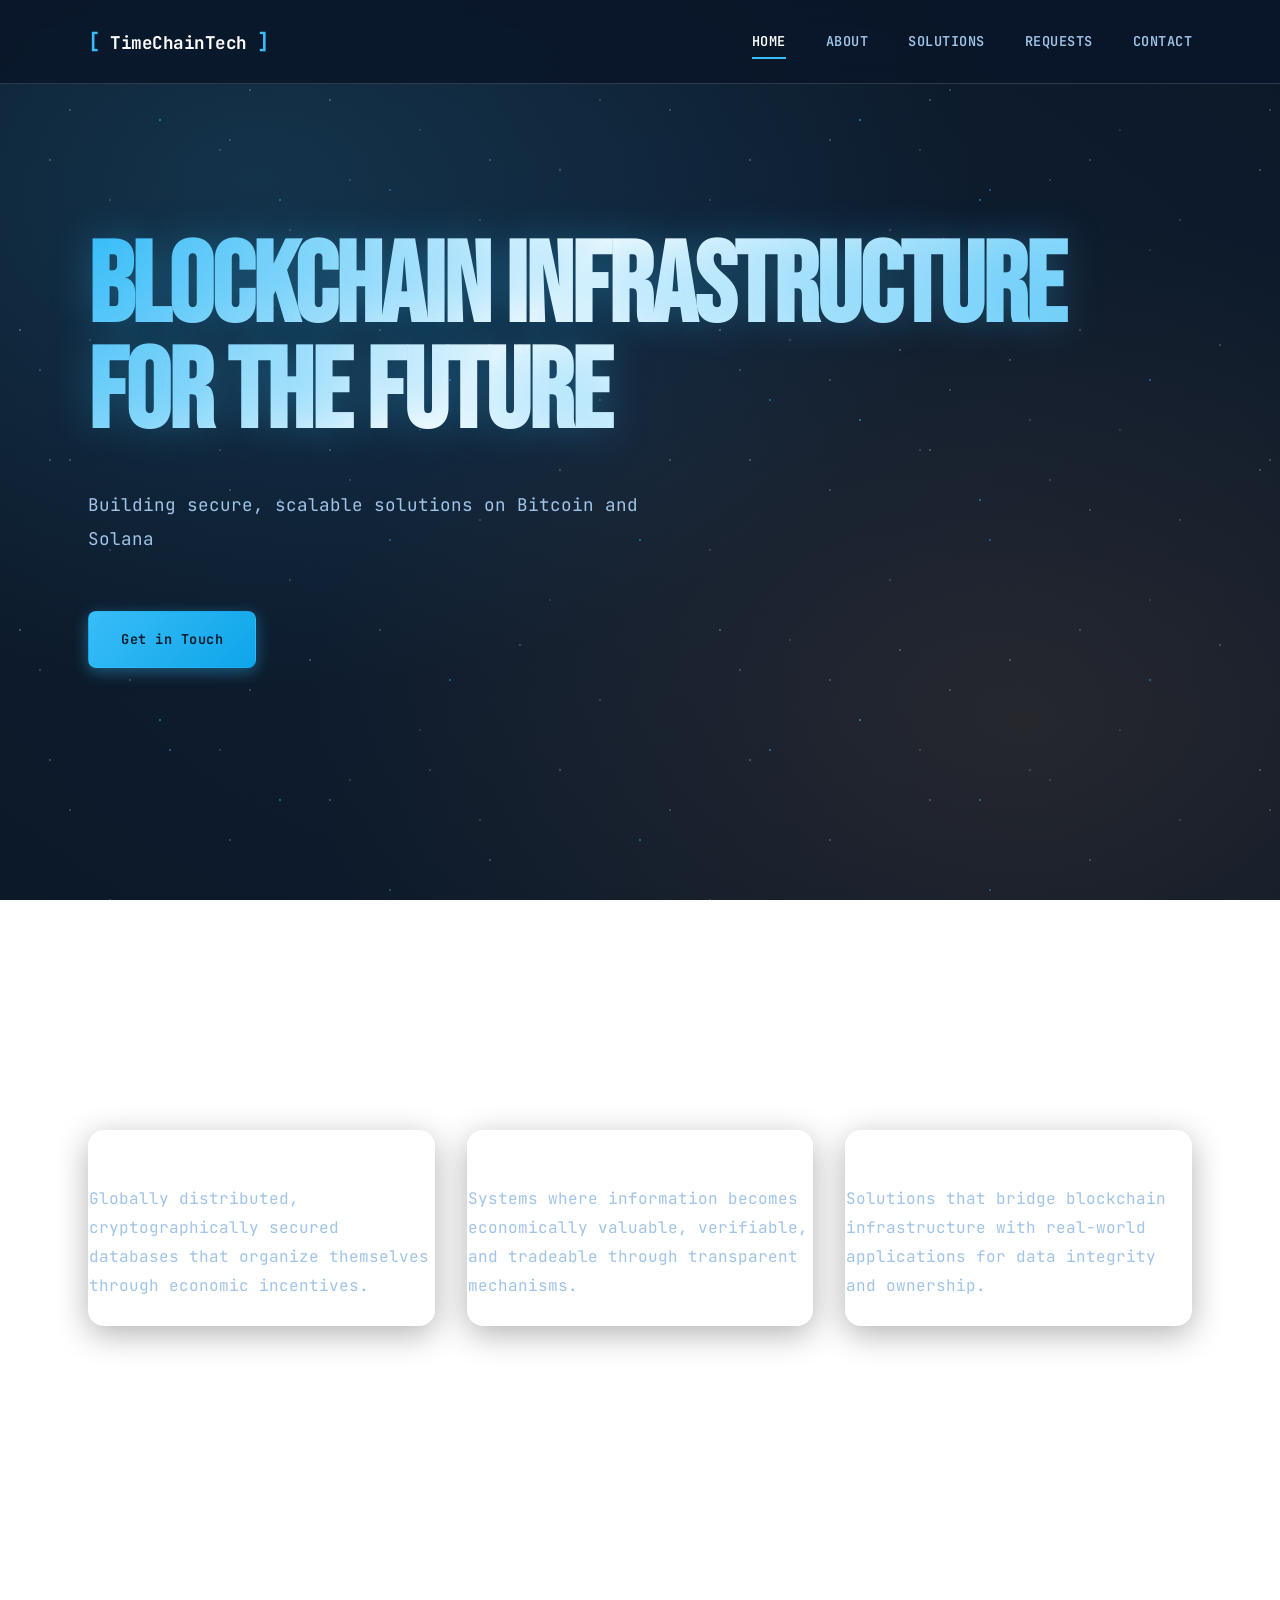
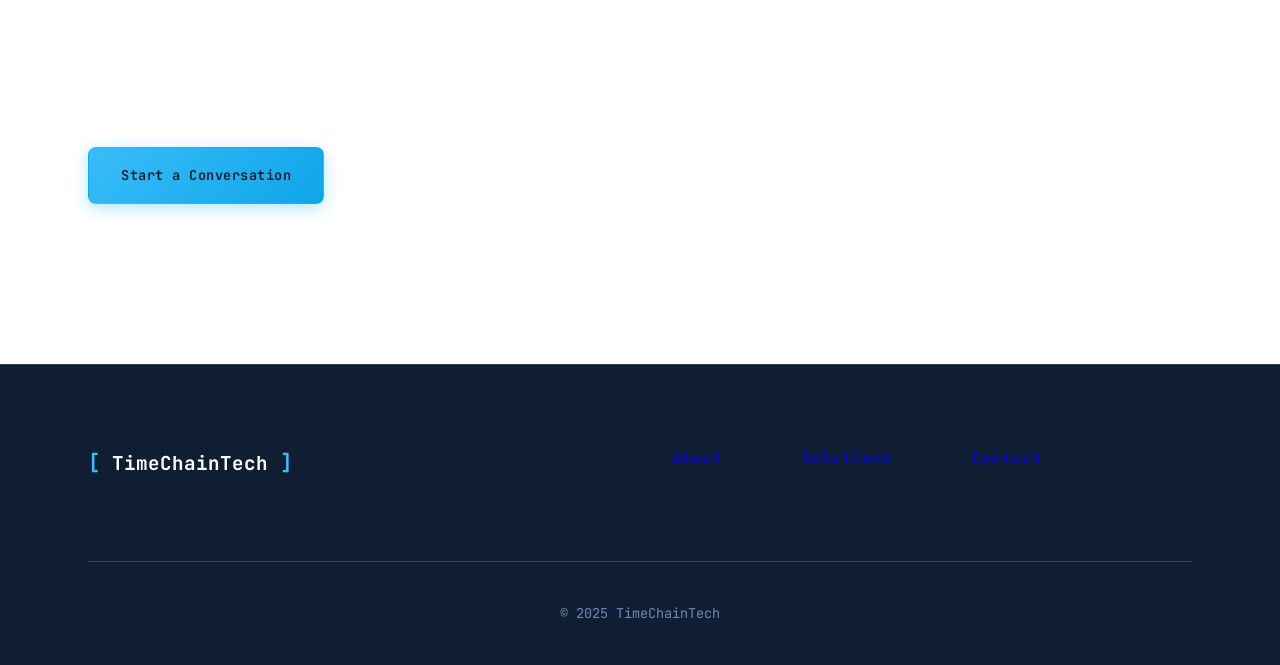
==== commit 754e9d5a: "Fix branding: Standardize to TimeChainTech across all pages" ====
--- a/index.html
+++ b/index.html
@@ -3,7 +3,7 @@
 <head>
     <meta charset="UTF-8">
     <meta name="viewport" content="width=device-width, initial-scale=1.0">
-    <title>Timchain Tech - Building on Internet Capital Markets</title>
+    <title>TimeChainTech - Building on Internet Capital Markets</title>
 
     <!-- SEO Meta Tags -->
     <meta name="description" content="TimeChainTech builds blockchain infrastructure on Bitcoin and Solana, leveraging internet capital markets as self-organizing databases for valuing information.">
--- a/styles.css
+++ b/styles.css
@@ -1,19 +1,21 @@
 /* ==========================================================================
-   TIMECHAINTECH - Minimalist Glassmorphism Design
-   Executive Blue Color Palette
+   TIMECHAINTECH - Arctic Cyan Cosmic Glassmorphism Design
+   Deep Space Color Palette with Cyan Accents
    ========================================================================== */
 
 :root {
-    --primary-bg: #0A1628;
-    --secondary-bg: #111827;
+    --primary-bg: #0c1929;
+    --secondary-bg: #0f1e32;
     --accent: #38BDF8;
     --accent-hover: #0EA5E9;
-    --text-primary: #F8FAFC;
-    --text-secondary: #94A3B8;
-    --text-muted: #64748B;
-    --glass-bg: rgba(255, 255, 255, 0.03);
-    --glass-border: rgba(255, 255, 255, 0.08);
-    --glass-shadow: 0 8px 32px rgba(0, 0, 0, 0.4);
+    --accent-glow: rgba(56, 189, 248, 0.4);
+    --text-primary: #ffffff;
+    --text-secondary: #a0c4e8;
+    --text-muted: #6b8ab0;
+    --glass-bg: rgba(255, 255, 255, 0.08);
+    --glass-border: rgba(255, 255, 255, 0.15);
+    --glass-shadow: 0 8px 32px rgba(0, 0, 0, 0.3);
+    --glass-highlight: rgba(255, 255, 255, 0.1);
 
     --font-mono: 'JetBrains Mono', monospace;
     --font-display: 'Bebas Neue', sans-serif;
@@ -26,21 +28,21 @@
    Glassmorphism Utility Classes
    ========================================================================== */
 .glass-card {
-    background: var(--glass-bg);
+    background: rgba(255, 255, 255, 0.08);
+    backdrop-filter: blur(16px);
+    -webkit-backdrop-filter: blur(16px);
+    border: 1px solid rgba(255, 255, 255, 0.18);
+    border-radius: 16px;
+    box-shadow: 0 8px 32px rgba(0, 0, 0, 0.3), inset 0 1px 0 rgba(255, 255, 255, 0.1);
+}
+
+.glass-card-sm {
+    background: rgba(255, 255, 255, 0.06);
     backdrop-filter: blur(12px);
     -webkit-backdrop-filter: blur(12px);
-    border: 1px solid var(--glass-border);
-    border-radius: 16px;
-    box-shadow: var(--glass-shadow);
-}
-
-.glass-card-sm {
-    background: var(--glass-bg);
-    backdrop-filter: blur(8px);
-    -webkit-backdrop-filter: blur(8px);
-    border: 1px solid var(--glass-border);
+    border: 1px solid rgba(255, 255, 255, 0.12);
     border-radius: 12px;
-    box-shadow: 0 4px 16px rgba(0, 0, 0, 0.3);
+    box-shadow: 0 4px 16px rgba(0, 0, 0, 0.25), inset 0 1px 0 rgba(255, 255, 255, 0.08);
 }
 
 /* ==========================================================================
@@ -54,10 +56,100 @@
 
 body {
     font-family: var(--font-mono);
-    background: var(--primary-bg);
+    background:
+        radial-gradient(ellipse at 20% 20%, rgba(56, 189, 248, 0.15) 0%, transparent 50%),
+        radial-gradient(ellipse at 80% 80%, rgba(251, 146, 60, 0.1) 0%, transparent 50%),
+        radial-gradient(ellipse at 50% 50%, rgba(15, 30, 50, 1) 0%, #0c1929 100%);
+    background-attachment: fixed;
     color: var(--text-primary);
     line-height: 1.7;
     overflow-x: hidden;
+    min-height: 100vh;
+    position: relative;
+}
+
+/* Cosmic Stars Effect */
+body::before {
+    content: '';
+    position: fixed;
+    top: 0;
+    left: 0;
+    width: 100%;
+    height: 100%;
+    pointer-events: none;
+    z-index: 0;
+    background-image:
+        radial-gradient(1px 1px at 20px 30px, rgba(255, 255, 255, 0.8), transparent),
+        radial-gradient(1px 1px at 40px 70px, rgba(255, 255, 255, 0.6), transparent),
+        radial-gradient(1px 1px at 50px 160px, rgba(255, 255, 255, 0.7), transparent),
+        radial-gradient(1px 1px at 90px 40px, rgba(255, 255, 255, 0.5), transparent),
+        radial-gradient(1px 1px at 130px 80px, rgba(255, 255, 255, 0.6), transparent),
+        radial-gradient(1.5px 1.5px at 160px 120px, rgba(56, 189, 248, 0.9), transparent),
+        radial-gradient(1px 1px at 200px 50px, rgba(255, 255, 255, 0.7), transparent),
+        radial-gradient(1px 1px at 220px 150px, rgba(255, 255, 255, 0.5), transparent),
+        radial-gradient(1px 1px at 250px 90px, rgba(255, 255, 255, 0.6), transparent),
+        radial-gradient(1.5px 1.5px at 280px 200px, rgba(56, 189, 248, 0.8), transparent),
+        radial-gradient(1px 1px at 310px 60px, rgba(255, 255, 255, 0.7), transparent),
+        radial-gradient(1px 1px at 350px 180px, rgba(255, 255, 255, 0.5), transparent),
+        radial-gradient(1px 1px at 380px 30px, rgba(255, 255, 255, 0.6), transparent),
+        radial-gradient(1px 1px at 420px 130px, rgba(255, 255, 255, 0.4), transparent),
+        radial-gradient(1.5px 1.5px at 450px 80px, rgba(56, 189, 248, 0.7), transparent),
+        radial-gradient(1px 1px at 480px 220px, rgba(255, 255, 255, 0.5), transparent),
+        radial-gradient(1px 1px at 520px 45px, rgba(255, 255, 255, 0.6), transparent),
+        radial-gradient(1px 1px at 560px 170px, rgba(255, 255, 255, 0.7), transparent),
+        radial-gradient(1px 1px at 600px 100px, rgba(255, 255, 255, 0.5), transparent),
+        radial-gradient(1.5px 1.5px at 640px 240px, rgba(56, 189, 248, 0.8), transparent);
+    background-repeat: repeat;
+    background-size: 700px 300px;
+    animation: twinkle 8s ease-in-out infinite alternate;
+}
+
+body::after {
+    content: '';
+    position: fixed;
+    top: 0;
+    left: 0;
+    width: 100%;
+    height: 100%;
+    pointer-events: none;
+    z-index: 0;
+    background-image:
+        radial-gradient(1px 1px at 70px 110px, rgba(255, 255, 255, 0.6), transparent),
+        radial-gradient(1px 1px at 110px 200px, rgba(255, 255, 255, 0.5), transparent),
+        radial-gradient(1.5px 1.5px at 170px 50px, rgba(56, 189, 248, 0.7), transparent),
+        radial-gradient(1px 1px at 230px 140px, rgba(255, 255, 255, 0.6), transparent),
+        radial-gradient(1px 1px at 290px 230px, rgba(255, 255, 255, 0.5), transparent),
+        radial-gradient(1px 1px at 330px 100px, rgba(255, 255, 255, 0.7), transparent),
+        radial-gradient(1.5px 1.5px at 390px 190px, rgba(56, 189, 248, 0.6), transparent),
+        radial-gradient(1px 1px at 430px 70px, rgba(255, 255, 255, 0.5), transparent),
+        radial-gradient(1px 1px at 490px 160px, rgba(255, 255, 255, 0.6), transparent),
+        radial-gradient(1px 1px at 550px 250px, rgba(255, 255, 255, 0.4), transparent);
+    background-repeat: repeat;
+    background-size: 600px 350px;
+    animation: twinkle 12s ease-in-out infinite alternate-reverse;
+}
+
+@keyframes twinkle {
+    0% { opacity: 0.5; }
+    50% { opacity: 0.8; }
+    100% { opacity: 0.6; }
+}
+
+/* Cosmic Background Drift Animation */
+@keyframes cosmicDrift {
+    0% {
+        background-position: 0% 0%, 100% 100%, 50% 50%;
+    }
+    50% {
+        background-position: 10% 20%, 90% 80%, 50% 50%;
+    }
+    100% {
+        background-position: 0% 0%, 100% 100%, 50% 50%;
+    }
+}
+
+body {
+    animation: cosmicDrift 30s ease-in-out infinite;
 }
 
 .container {
@@ -241,18 +333,30 @@
     line-height: 0.95;
     margin-bottom: 2.5rem;
     letter-spacing: -2px;
-    color: var(--text-primary);
-}
-
-.title-line {
-    display: block;
-}
-
-.gradient-text {
-    background: linear-gradient(135deg, var(--accent) 0%, var(--accent-hover) 100%);
+    background: linear-gradient(135deg, #38BDF8 0%, #ffffff 40%, #38BDF8 100%);
     -webkit-background-clip: text;
     -webkit-text-fill-color: transparent;
     background-clip: text;
+    text-shadow: 0 0 40px rgba(56, 189, 248, 0.3);
+}
+
+.title-line {
+    display: block;
+}
+
+.gradient-text {
+    background: linear-gradient(135deg, #38BDF8 0%, #ffffff 50%, #38BDF8 100%);
+    -webkit-background-clip: text;
+    -webkit-text-fill-color: transparent;
+    background-clip: text;
+    background-size: 200% auto;
+    animation: gradientShimmer 4s ease-in-out infinite;
+}
+
+@keyframes gradientShimmer {
+    0% { background-position: 0% center; }
+    50% { background-position: 100% center; }
+    100% { background-position: 0% center; }
 }
 
 .hero-subtitle {
@@ -290,29 +394,48 @@
 }
 
 .btn-primary {
-    background: var(--accent);
-    border-color: var(--accent);
+    background: linear-gradient(135deg, #38BDF8, #0EA5E9);
+    border-color: transparent;
     color: var(--primary-bg);
+    box-shadow: 0 4px 15px rgba(56, 189, 248, 0.4);
+    position: relative;
+    overflow: hidden;
+}
+
+.btn-primary::before {
+    content: '';
+    position: absolute;
+    top: 0;
+    left: -100%;
+    width: 100%;
+    height: 100%;
+    background: linear-gradient(90deg, transparent, rgba(255, 255, 255, 0.2), transparent);
+    transition: left 0.5s ease;
+}
+
+.btn-primary:hover::before {
+    left: 100%;
 }
 
 .btn-primary:hover {
-    background: var(--accent-hover);
-    border-color: var(--accent-hover);
-    box-shadow: 0 0 30px rgba(56, 189, 248, 0.3);
-    transform: scale(1.02);
+    background: linear-gradient(135deg, #5cc9f9, #38BDF8);
+    box-shadow: 0 6px 25px rgba(56, 189, 248, 0.6), 0 0 40px rgba(56, 189, 248, 0.3);
+    transform: scale(1.02) translateY(-2px);
 }
 
 .btn-secondary {
-    background: transparent;
-    border-color: var(--glass-border);
+    background: rgba(255, 255, 255, 0.05);
+    border-color: rgba(255, 255, 255, 0.2);
     color: var(--text-primary);
+    backdrop-filter: blur(8px);
 }
 
 .btn-secondary:hover {
     border-color: var(--accent);
     color: var(--accent);
-    box-shadow: 0 0 20px rgba(56, 189, 248, 0.15);
-    transform: scale(1.02);
+    background: rgba(56, 189, 248, 0.1);
+    box-shadow: 0 0 25px rgba(56, 189, 248, 0.25), inset 0 0 20px rgba(56, 189, 248, 0.05);
+    transform: scale(1.02) translateY(-2px);
 }
 
 .btn-arrow {
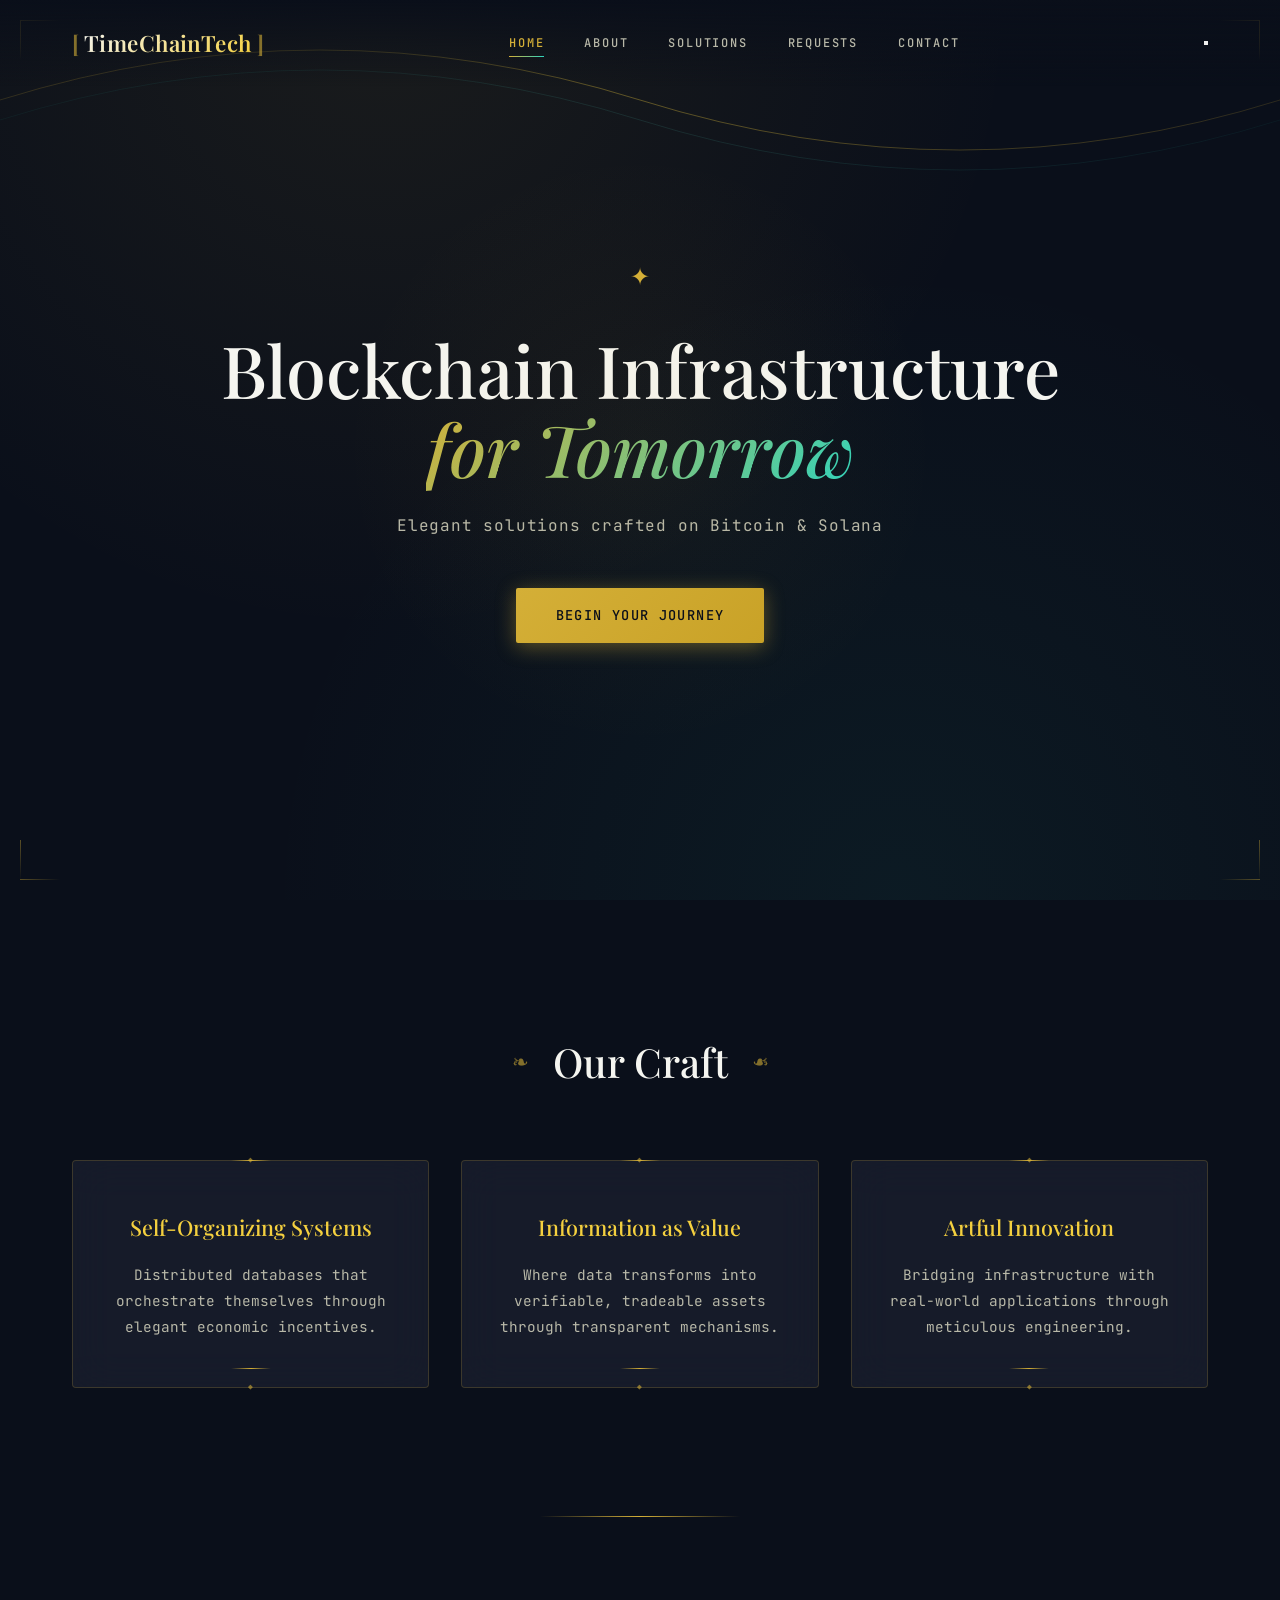
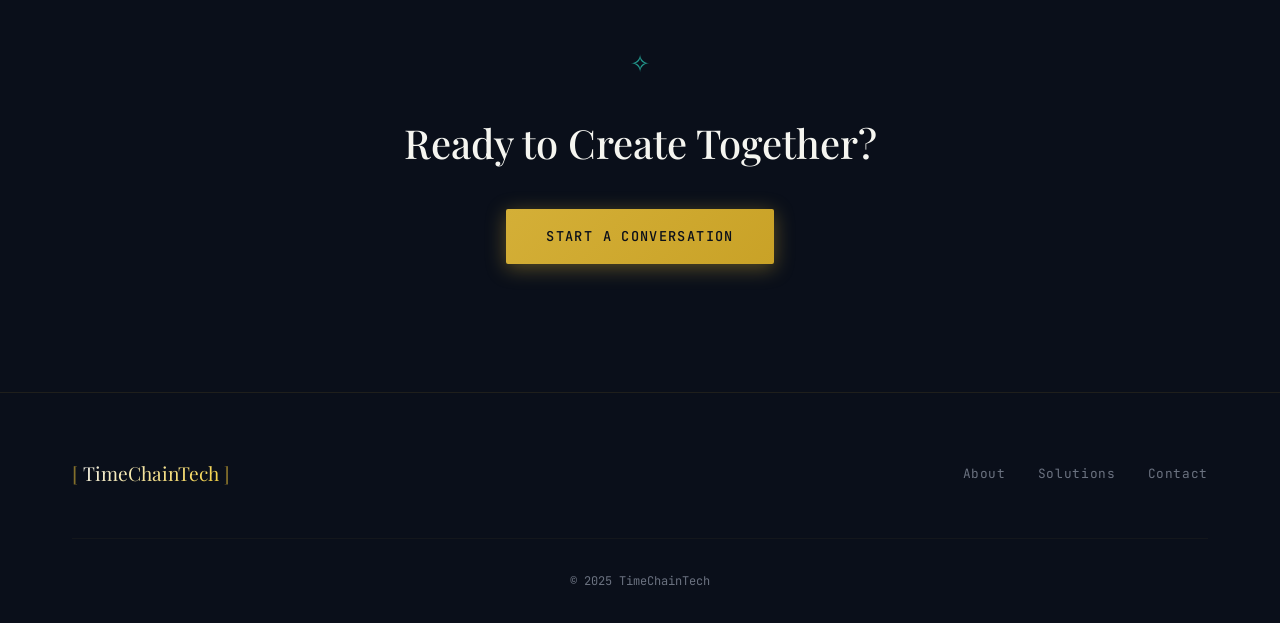
==== commit 78c9822a: "Elegant Dark Nouveau design for homepage Design System: - Color palette: Deep navy + gold (#D4AF37) " ====
--- a/index.html
+++ b/index.html
@@ -27,7 +27,7 @@
     <link rel="icon" type="image/svg+xml" href="data:image/svg+xml,%3Csvg xmlns='http://www.w3.org/2000/svg' viewBox='0 0 32 32'%3E%3Crect fill='%231a1a1a' width='32' height='32' rx='6'/%3E%3Crect fill='%23f7931a' x='4' y='4' width='8' height='8' rx='2'/%3E%3Crect fill='%23f7931a' x='20' y='4' width='8' height='8' rx='2'/%3E%3Crect fill='%23f7931a' x='12' y='20' width='8' height='8' rx='2'/%3E%3Cline x1='8' y1='12' x2='8' y2='24' stroke='%23f7931a' stroke-width='2'/%3E%3Cline x1='24' y1='12' x2='24' y2='24' stroke='%23f7931a' stroke-width='2'/%3E%3Cline x1='8' y1='24' x2='12' y2='24' stroke='%23f7931a' stroke-width='2'/%3E%3Cline x1='20' y1='24' x2='24' y2='24' stroke='%23f7931a' stroke-width='2'/%3E%3C/svg%3E">
     <link rel="preconnect" href="https://fonts.googleapis.com">
     <link rel="preconnect" href="https://fonts.gstatic.com" crossorigin>
-    <link href="https://fonts.googleapis.com/css2?family=JetBrains+Mono:wght@400;700&family=Bebas+Neue&display=swap" rel="stylesheet">
+    <link href="https://fonts.googleapis.com/css2?family=Playfair+Display:wght@400;500;600;700&family=JetBrains+Mono:wght@400;500&display=swap" rel="stylesheet">
     <link rel="stylesheet" href="styles.css">
 </head>
 <body>
@@ -50,36 +50,71 @@
         </div>
     </nav>
 
+    <!-- Art Nouveau Decorative SVG -->
+    <svg class="nouveau-decoration" aria-hidden="true" viewBox="0 0 1440 200" preserveAspectRatio="none">
+        <path class="nouveau-curve" d="M0,100 Q360,0 720,100 T1440,100" fill="none" stroke="url(#goldGradient)" stroke-width="1"/>
+        <path class="nouveau-curve delay" d="M0,120 Q360,20 720,120 T1440,120" fill="none" stroke="url(#tealGradient)" stroke-width="0.5"/>
+        <defs>
+            <linearGradient id="goldGradient" x1="0%" y1="0%" x2="100%" y2="0%">
+                <stop offset="0%" style="stop-color:#D4AF37;stop-opacity:0.3"/>
+                <stop offset="50%" style="stop-color:#F4D03F;stop-opacity:0.6"/>
+                <stop offset="100%" style="stop-color:#D4AF37;stop-opacity:0.3"/>
+            </linearGradient>
+            <linearGradient id="tealGradient" x1="0%" y1="0%" x2="100%" y2="0%">
+                <stop offset="0%" style="stop-color:#2DD4BF;stop-opacity:0.2"/>
+                <stop offset="50%" style="stop-color:#5EEAD4;stop-opacity:0.4"/>
+                <stop offset="100%" style="stop-color:#2DD4BF;stop-opacity:0.2"/>
+            </linearGradient>
+        </defs>
+    </svg>
+
     <main id="main-content" role="main">
         <section class="hero" aria-labelledby="hero-title">
+            <div class="nouveau-corner top-left" aria-hidden="true"></div>
+            <div class="nouveau-corner top-right" aria-hidden="true"></div>
             <div class="container">
-                <h1 id="hero-title" class="hero-title">Blockchain Infrastructure for the Future</h1>
-                <p class="hero-subtitle">Building secure, scalable solutions on Bitcoin and Solana</p>
-                <a href="contact.html" class="btn btn-primary">Get in Touch</a>
+                <span class="hero-flourish" aria-hidden="true">✦</span>
+                <h1 id="hero-title" class="hero-title">Blockchain Infrastructure<br><em>for Tomorrow</em></h1>
+                <p class="hero-subtitle">Elegant solutions crafted on Bitcoin & Solana</p>
+                <a href="contact.html" class="btn btn-primary">
+                    <span>Begin Your Journey</span>
+                </a>
             </div>
+            <div class="nouveau-corner bottom-left" aria-hidden="true"></div>
+            <div class="nouveau-corner bottom-right" aria-hidden="true"></div>
         </section>
 
         <section class="value-prop" aria-labelledby="value-prop-title">
             <div class="container">
-                <h2 id="value-prop-title" class="section-title">What We Build</h2>
+                <div class="section-header">
+                    <span class="section-flourish" aria-hidden="true">❧</span>
+                    <h2 id="value-prop-title" class="section-title">Our Craft</h2>
+                    <span class="section-flourish flipped" aria-hidden="true">❧</span>
+                </div>
                 <div class="prop-grid" role="list" aria-label="Value propositions">
-                    <article class="glass-card" role="listitem">
-                        <h3 class="prop-title">Self-Organizing Databases</h3>
+                    <article class="nouveau-card" role="listitem">
+                        <div class="card-ornament top" aria-hidden="true"></div>
+                        <h3 class="prop-title">Self-Organizing Systems</h3>
                         <p class="prop-text">
-                            Globally distributed, cryptographically secured databases that organize themselves through economic incentives.
+                            Distributed databases that orchestrate themselves through elegant economic incentives.
                         </p>
+                        <div class="card-ornament bottom" aria-hidden="true"></div>
                     </article>
-                    <article class="glass-card" role="listitem">
-                        <h3 class="prop-title">Information Valuation</h3>
+                    <article class="nouveau-card" role="listitem">
+                        <div class="card-ornament top" aria-hidden="true"></div>
+                        <h3 class="prop-title">Information as Value</h3>
                         <p class="prop-text">
-                            Systems where information becomes economically valuable, verifiable, and tradeable through transparent mechanisms.
+                            Where data transforms into verifiable, tradeable assets through transparent mechanisms.
                         </p>
+                        <div class="card-ornament bottom" aria-hidden="true"></div>
                     </article>
-                    <article class="glass-card" role="listitem">
-                        <h3 class="prop-title">Technical Innovation</h3>
+                    <article class="nouveau-card" role="listitem">
+                        <div class="card-ornament top" aria-hidden="true"></div>
+                        <h3 class="prop-title">Artful Innovation</h3>
                         <p class="prop-text">
-                            Solutions that bridge blockchain infrastructure with real-world applications for data integrity and ownership.
+                            Bridging infrastructure with real-world applications through meticulous engineering.
                         </p>
+                        <div class="card-ornament bottom" aria-hidden="true"></div>
                     </article>
                 </div>
             </div>
@@ -87,8 +122,11 @@
 
         <section class="cta-section" aria-labelledby="cta-title">
             <div class="container">
-                <h2 id="cta-title" class="cta-title">Ready to Build Together?</h2>
-                <a href="contact.html" class="btn btn-primary">Start a Conversation</a>
+                <span class="cta-flourish" aria-hidden="true">✧</span>
+                <h2 id="cta-title" class="cta-title">Ready to Create Together?</h2>
+                <a href="contact.html" class="btn btn-primary">
+                    <span>Start a Conversation</span>
+                </a>
             </div>
         </section>
     </main>
--- a/styles.css
+++ b/styles.css
@@ -1,48 +1,39 @@
 /* ==========================================================================
-   TIMECHAINTECH - Arctic Cyan Cosmic Glassmorphism Design
-   Deep Space Color Palette with Cyan Accents
+   TIMECHAINTECH - Elegant Dark Nouveau Design
+   Art Nouveau inspired with Gold & Teal accents on Deep Navy
    ========================================================================== */
 
 :root {
-    --primary-bg: #0c1929;
-    --secondary-bg: #0f1e32;
-    --accent: #38BDF8;
-    --accent-hover: #0EA5E9;
-    --accent-glow: rgba(56, 189, 248, 0.4);
-    --text-primary: #ffffff;
-    --text-secondary: #a0c4e8;
-    --text-muted: #6b8ab0;
-    --glass-bg: rgba(255, 255, 255, 0.08);
-    --glass-border: rgba(255, 255, 255, 0.15);
-    --glass-shadow: 0 8px 32px rgba(0, 0, 0, 0.3);
-    --glass-highlight: rgba(255, 255, 255, 0.1);
-
+    /* Elegant Dark Nouveau Palette */
+    --primary-bg: #0a0f1a;
+    --secondary-bg: #111827;
+    --surface: #1a1f2e;
+
+    /* Gold Accents */
+    --gold: #D4AF37;
+    --gold-light: #F4D03F;
+    --gold-glow: rgba(212, 175, 55, 0.4);
+
+    /* Teal Accents */
+    --teal: #2DD4BF;
+    --teal-light: #5EEAD4;
+    --teal-glow: rgba(45, 212, 191, 0.3);
+
+    /* Text */
+    --text-primary: #F5F5F0;
+    --text-secondary: #B8B8A8;
+    --text-muted: #6B7280;
+
+    /* Glass Effects */
+    --glass-bg: rgba(26, 31, 46, 0.8);
+    --glass-border: rgba(212, 175, 55, 0.2);
+    --glass-border-hover: rgba(212, 175, 55, 0.5);
+
+    /* Typography */
+    --font-serif: 'Playfair Display', Georgia, serif;
     --font-mono: 'JetBrains Mono', monospace;
-    --font-display: 'Bebas Neue', sans-serif;
-
-    --transition: all 0.3s ease;
-    --transition-smooth: all 0.4s ease;
-}
-
-/* ==========================================================================
-   Glassmorphism Utility Classes
-   ========================================================================== */
-.glass-card {
-    background: rgba(255, 255, 255, 0.08);
-    backdrop-filter: blur(16px);
-    -webkit-backdrop-filter: blur(16px);
-    border: 1px solid rgba(255, 255, 255, 0.18);
-    border-radius: 16px;
-    box-shadow: 0 8px 32px rgba(0, 0, 0, 0.3), inset 0 1px 0 rgba(255, 255, 255, 0.1);
-}
-
-.glass-card-sm {
-    background: rgba(255, 255, 255, 0.06);
-    backdrop-filter: blur(12px);
-    -webkit-backdrop-filter: blur(12px);
-    border: 1px solid rgba(255, 255, 255, 0.12);
-    border-radius: 12px;
-    box-shadow: 0 4px 16px rgba(0, 0, 0, 0.25), inset 0 1px 0 rgba(255, 255, 255, 0.08);
+
+    --transition: all 0.4s cubic-bezier(0.4, 0, 0.2, 1);
 }
 
 /* ==========================================================================
@@ -54,164 +45,189 @@
     box-sizing: border-box;
 }
 
+html {
+    scroll-behavior: smooth;
+}
+
 body {
     font-family: var(--font-mono);
-    background:
-        radial-gradient(ellipse at 20% 20%, rgba(56, 189, 248, 0.15) 0%, transparent 50%),
-        radial-gradient(ellipse at 80% 80%, rgba(251, 146, 60, 0.1) 0%, transparent 50%),
-        radial-gradient(ellipse at 50% 50%, rgba(15, 30, 50, 1) 0%, #0c1929 100%);
+    font-size: 15px;
+    background: var(--primary-bg);
+    background-image:
+        radial-gradient(ellipse at 30% 0%, rgba(212, 175, 55, 0.08) 0%, transparent 50%),
+        radial-gradient(ellipse at 70% 100%, rgba(45, 212, 191, 0.06) 0%, transparent 50%);
     background-attachment: fixed;
     color: var(--text-primary);
     line-height: 1.7;
     overflow-x: hidden;
     min-height: 100vh;
-    position: relative;
-}
-
-/* Cosmic Stars Effect */
-body::before {
-    content: '';
+}
+
+.container {
+    max-width: 1200px;
+    margin: 0 auto;
+    padding: 0 2rem;
+}
+
+/* ==========================================================================
+   Art Nouveau Decorative Elements
+   ========================================================================== */
+.nouveau-decoration {
     position: fixed;
     top: 0;
     left: 0;
     width: 100%;
-    height: 100%;
+    height: 200px;
     pointer-events: none;
-    z-index: 0;
-    background-image:
-        radial-gradient(1px 1px at 20px 30px, rgba(255, 255, 255, 0.8), transparent),
-        radial-gradient(1px 1px at 40px 70px, rgba(255, 255, 255, 0.6), transparent),
-        radial-gradient(1px 1px at 50px 160px, rgba(255, 255, 255, 0.7), transparent),
-        radial-gradient(1px 1px at 90px 40px, rgba(255, 255, 255, 0.5), transparent),
-        radial-gradient(1px 1px at 130px 80px, rgba(255, 255, 255, 0.6), transparent),
-        radial-gradient(1.5px 1.5px at 160px 120px, rgba(56, 189, 248, 0.9), transparent),
-        radial-gradient(1px 1px at 200px 50px, rgba(255, 255, 255, 0.7), transparent),
-        radial-gradient(1px 1px at 220px 150px, rgba(255, 255, 255, 0.5), transparent),
-        radial-gradient(1px 1px at 250px 90px, rgba(255, 255, 255, 0.6), transparent),
-        radial-gradient(1.5px 1.5px at 280px 200px, rgba(56, 189, 248, 0.8), transparent),
-        radial-gradient(1px 1px at 310px 60px, rgba(255, 255, 255, 0.7), transparent),
-        radial-gradient(1px 1px at 350px 180px, rgba(255, 255, 255, 0.5), transparent),
-        radial-gradient(1px 1px at 380px 30px, rgba(255, 255, 255, 0.6), transparent),
-        radial-gradient(1px 1px at 420px 130px, rgba(255, 255, 255, 0.4), transparent),
-        radial-gradient(1.5px 1.5px at 450px 80px, rgba(56, 189, 248, 0.7), transparent),
-        radial-gradient(1px 1px at 480px 220px, rgba(255, 255, 255, 0.5), transparent),
-        radial-gradient(1px 1px at 520px 45px, rgba(255, 255, 255, 0.6), transparent),
-        radial-gradient(1px 1px at 560px 170px, rgba(255, 255, 255, 0.7), transparent),
-        radial-gradient(1px 1px at 600px 100px, rgba(255, 255, 255, 0.5), transparent),
-        radial-gradient(1.5px 1.5px at 640px 240px, rgba(56, 189, 248, 0.8), transparent);
-    background-repeat: repeat;
-    background-size: 700px 300px;
-    animation: twinkle 8s ease-in-out infinite alternate;
-}
-
-body::after {
+    z-index: 1;
+    opacity: 0.6;
+}
+
+.nouveau-curve {
+    animation: curveDrift 20s ease-in-out infinite;
+}
+
+.nouveau-curve.delay {
+    animation-delay: -10s;
+}
+
+@keyframes curveDrift {
+    0%, 100% { transform: translateY(0); }
+    50% { transform: translateY(10px); }
+}
+
+/* Corner Ornaments */
+.nouveau-corner {
+    position: absolute;
+    width: 60px;
+    height: 60px;
+    pointer-events: none;
+    opacity: 0.4;
+}
+
+.nouveau-corner::before,
+.nouveau-corner::after {
     content: '';
+    position: absolute;
+    background: linear-gradient(135deg, var(--gold), transparent);
+}
+
+.nouveau-corner.top-left {
+    top: 20px;
+    left: 20px;
+}
+.nouveau-corner.top-left::before {
+    width: 40px;
+    height: 1px;
+    top: 0;
+    left: 0;
+}
+.nouveau-corner.top-left::after {
+    width: 1px;
+    height: 40px;
+    top: 0;
+    left: 0;
+}
+
+.nouveau-corner.top-right {
+    top: 20px;
+    right: 20px;
+}
+.nouveau-corner.top-right::before {
+    width: 40px;
+    height: 1px;
+    top: 0;
+    right: 0;
+    background: linear-gradient(-135deg, var(--gold), transparent);
+}
+.nouveau-corner.top-right::after {
+    width: 1px;
+    height: 40px;
+    top: 0;
+    right: 0;
+}
+
+.nouveau-corner.bottom-left {
+    bottom: 20px;
+    left: 20px;
+}
+.nouveau-corner.bottom-left::before {
+    width: 40px;
+    height: 1px;
+    bottom: 0;
+    left: 0;
+}
+.nouveau-corner.bottom-left::after {
+    width: 1px;
+    height: 40px;
+    bottom: 0;
+    left: 0;
+}
+
+.nouveau-corner.bottom-right {
+    bottom: 20px;
+    right: 20px;
+}
+.nouveau-corner.bottom-right::before {
+    width: 40px;
+    height: 1px;
+    bottom: 0;
+    right: 0;
+    background: linear-gradient(135deg, transparent, var(--gold));
+}
+.nouveau-corner.bottom-right::after {
+    width: 1px;
+    height: 40px;
+    bottom: 0;
+    right: 0;
+}
+
+/* ==========================================================================
+   Navigation
+   ========================================================================== */
+.nav {
     position: fixed;
     top: 0;
     left: 0;
     width: 100%;
-    height: 100%;
-    pointer-events: none;
-    z-index: 0;
-    background-image:
-        radial-gradient(1px 1px at 70px 110px, rgba(255, 255, 255, 0.6), transparent),
-        radial-gradient(1px 1px at 110px 200px, rgba(255, 255, 255, 0.5), transparent),
-        radial-gradient(1.5px 1.5px at 170px 50px, rgba(56, 189, 248, 0.7), transparent),
-        radial-gradient(1px 1px at 230px 140px, rgba(255, 255, 255, 0.6), transparent),
-        radial-gradient(1px 1px at 290px 230px, rgba(255, 255, 255, 0.5), transparent),
-        radial-gradient(1px 1px at 330px 100px, rgba(255, 255, 255, 0.7), transparent),
-        radial-gradient(1.5px 1.5px at 390px 190px, rgba(56, 189, 248, 0.6), transparent),
-        radial-gradient(1px 1px at 430px 70px, rgba(255, 255, 255, 0.5), transparent),
-        radial-gradient(1px 1px at 490px 160px, rgba(255, 255, 255, 0.6), transparent),
-        radial-gradient(1px 1px at 550px 250px, rgba(255, 255, 255, 0.4), transparent);
-    background-repeat: repeat;
-    background-size: 600px 350px;
-    animation: twinkle 12s ease-in-out infinite alternate-reverse;
-}
-
-@keyframes twinkle {
-    0% { opacity: 0.5; }
-    50% { opacity: 0.8; }
-    100% { opacity: 0.6; }
-}
-
-/* Cosmic Background Drift Animation */
-@keyframes cosmicDrift {
-    0% {
-        background-position: 0% 0%, 100% 100%, 50% 50%;
-    }
-    50% {
-        background-position: 10% 20%, 90% 80%, 50% 50%;
-    }
-    100% {
-        background-position: 0% 0%, 100% 100%, 50% 50%;
-    }
-}
-
-body {
-    animation: cosmicDrift 30s ease-in-out infinite;
-}
-
-.container {
-    max-width: 1200px;
-    margin: 0 auto;
-    padding: 0 3rem;
-}
-
-/* ==========================================================================
-   Simple Scroll Progress Bar
-   ========================================================================== */
-.scroll-progress {
-    position: fixed;
-    top: 0;
-    left: 0;
-    width: 0%;
-    height: 2px;
-    background: var(--accent);
-    z-index: 9999;
-    transition: width 0.1s linear;
-}
-
-/* ==========================================================================
-   Navigation
-   ========================================================================== */
-.nav {
-    position: fixed;
-    top: 0;
-    left: 0;
-    right: 0;
-    background: rgba(10, 22, 40, 0.85);
-    backdrop-filter: blur(12px);
-    -webkit-backdrop-filter: blur(12px);
-    border-bottom: 1px solid var(--glass-border);
     z-index: 1000;
+    padding: 1.5rem 0;
+    background: linear-gradient(180deg, var(--primary-bg) 0%, transparent 100%);
 }
 
 .nav-container {
     max-width: 1200px;
     margin: 0 auto;
-    padding: 1.5rem 3rem;
+    padding: 0 2rem;
     display: flex;
     justify-content: space-between;
     align-items: center;
 }
 
 .logo {
-    font-size: 1.1rem;
-    font-weight: 700;
+    font-family: var(--font-serif);
+    font-size: 1.4rem;
+    font-weight: 600;
+    color: var(--text-primary);
     text-decoration: none;
-    color: var(--text-primary);
-    letter-spacing: -0.5px;
+    letter-spacing: 0.02em;
     transition: var(--transition);
 }
 
+.logo:hover {
+    color: var(--gold);
+}
+
 .logo-bracket {
-    color: var(--accent);
-    font-size: 1.3rem;
-}
-
-.logo:hover .logo-text {
-    color: var(--accent);
+    color: var(--gold);
+    opacity: 0.6;
+}
+
+.logo-text {
+    background: linear-gradient(135deg, var(--text-primary), var(--gold-light));
+    -webkit-background-clip: text;
+    -webkit-text-fill-color: transparent;
+    background-clip: text;
 }
 
 .nav-links {
@@ -220,29 +236,31 @@
 }
 
 .nav-link {
+    font-family: var(--font-mono);
+    font-size: 0.75rem;
+    font-weight: 500;
     color: var(--text-secondary);
     text-decoration: none;
-    font-size: 0.85rem;
-    font-weight: 600;
-    letter-spacing: 0.5px;
+    letter-spacing: 0.15em;
+    text-transform: uppercase;
+    transition: var(--transition);
     position: relative;
-    transition: var(--transition);
 }
 
 .nav-link::after {
     content: '';
     position: absolute;
-    bottom: -6px;
+    bottom: -4px;
     left: 0;
     width: 0;
-    height: 2px;
-    background: var(--accent);
-    transition: width 0.3s ease;
+    height: 1px;
+    background: linear-gradient(90deg, var(--gold), var(--teal));
+    transition: var(--transition);
 }
 
 .nav-link:hover,
 .nav-link.active {
-    color: var(--text-primary);
+    color: var(--gold);
 }
 
 .nav-link:hover::after,
@@ -251,1117 +269,351 @@
 }
 
 /* ==========================================================================
-   Background Elements (Simplified)
-   ========================================================================== */
-.gradient-mesh {
-    position: absolute;
-    inset: 0;
-    z-index: 0;
-    overflow: hidden;
-    opacity: 0.6;
-}
-
-.gradient-mesh::before {
-    content: '';
-    position: absolute;
-    inset: -20%;
-    background:
-        radial-gradient(ellipse 60% 40% at 20% 30%, rgba(56, 189, 248, 0.08) 0%, transparent 50%),
-        radial-gradient(ellipse 50% 50% at 80% 70%, rgba(14, 165, 233, 0.06) 0%, transparent 45%);
-}
-
-.hero-background {
-    position: absolute;
-    inset: 0;
-    z-index: 0;
-}
-
-.grid-overlay {
-    position: absolute;
-    inset: 0;
-    background-image:
-        linear-gradient(rgba(56, 189, 248, 0.02) 1px, transparent 1px),
-        linear-gradient(90deg, rgba(56, 189, 248, 0.02) 1px, transparent 1px);
-    background-size: 60px 60px;
-}
-
-/* Hide particle containers - keeping for compatibility */
-.particle-canvas,
-.particle-container {
-    display: none;
-}
-
-/* Hide hash animation */
-.hash-animation {
-    display: none;
-}
-
-/* ==========================================================================
    Hero Section
    ========================================================================== */
 .hero {
-    position: relative;
     min-height: 100vh;
     display: flex;
     align-items: center;
-    padding-top: 100px;
-    padding-bottom: 6rem;
-    overflow: hidden;
-}
-
-.hero-content {
+    justify-content: center;
+    text-align: center;
     position: relative;
-    z-index: 2;
-    opacity: 1;
-}
-
-.hero-tag {
+    padding: 120px 2rem;
+}
+
+.hero::before {
+    content: '';
+    position: absolute;
+    top: 50%;
+    left: 50%;
+    transform: translate(-50%, -50%);
+    width: 600px;
+    height: 600px;
+    background: radial-gradient(circle, rgba(212, 175, 55, 0.05) 0%, transparent 70%);
+    pointer-events: none;
+}
+
+.hero-flourish {
+    display: block;
+    font-size: 1.5rem;
+    color: var(--gold);
     margin-bottom: 2rem;
-}
-
-.tag-label {
-    font-size: 0.75rem;
-    color: var(--accent);
-    letter-spacing: 3px;
-    font-weight: 600;
-    text-transform: uppercase;
+    animation: pulse 3s ease-in-out infinite;
+}
+
+@keyframes pulse {
+    0%, 100% { opacity: 0.5; transform: scale(1); }
+    50% { opacity: 1; transform: scale(1.1); }
 }
 
 .hero-title {
-    font-family: var(--font-display);
-    font-size: clamp(3rem, 10vw, 7rem);
-    line-height: 0.95;
-    margin-bottom: 2.5rem;
-    letter-spacing: -2px;
-    background: linear-gradient(135deg, #38BDF8 0%, #ffffff 40%, #38BDF8 100%);
+    font-family: var(--font-serif);
+    font-size: clamp(2.5rem, 6vw, 4.5rem);
+    font-weight: 500;
+    line-height: 1.1;
+    margin-bottom: 1.5rem;
+    color: var(--text-primary);
+}
+
+.hero-title em {
+    font-style: italic;
+    background: linear-gradient(135deg, var(--gold), var(--teal));
     -webkit-background-clip: text;
     -webkit-text-fill-color: transparent;
     background-clip: text;
-    text-shadow: 0 0 40px rgba(56, 189, 248, 0.3);
-}
-
-.title-line {
-    display: block;
-}
-
-.gradient-text {
-    background: linear-gradient(135deg, #38BDF8 0%, #ffffff 50%, #38BDF8 100%);
-    -webkit-background-clip: text;
-    -webkit-text-fill-color: transparent;
-    background-clip: text;
-    background-size: 200% auto;
-    animation: gradientShimmer 4s ease-in-out infinite;
-}
-
-@keyframes gradientShimmer {
-    0% { background-position: 0% center; }
-    50% { background-position: 100% center; }
-    100% { background-position: 0% center; }
 }
 
 .hero-subtitle {
-    font-size: 1.1rem;
+    font-family: var(--font-mono);
+    font-size: 1rem;
     color: var(--text-secondary);
-    max-width: 600px;
-    margin-bottom: 3.5rem;
-    line-height: 1.9;
-}
-
-.hero-cta {
-    display: flex;
-    gap: 1.25rem;
-    margin-bottom: 5rem;
-    flex-wrap: wrap;
-}
-
-/* ==========================================================================
-   Buttons - Clean and Minimal
+    margin-bottom: 3rem;
+    letter-spacing: 0.05em;
+}
+
+/* ==========================================================================
+   Buttons
    ========================================================================== */
 .btn {
     display: inline-flex;
     align-items: center;
     gap: 0.75rem;
-    padding: 1rem 2rem;
     font-family: var(--font-mono);
     font-size: 0.85rem;
-    font-weight: 600;
+    font-weight: 500;
+    letter-spacing: 0.1em;
+    text-transform: uppercase;
     text-decoration: none;
-    border: 1px solid;
-    border-radius: 8px;
-    transition: var(--transition-smooth);
-    letter-spacing: 0.5px;
-    cursor: pointer;
-}
-
-.btn-primary {
-    background: linear-gradient(135deg, #38BDF8, #0EA5E9);
-    border-color: transparent;
-    color: var(--primary-bg);
-    box-shadow: 0 4px 15px rgba(56, 189, 248, 0.4);
+    padding: 1rem 2.5rem;
+    border-radius: 2px;
+    transition: var(--transition);
     position: relative;
     overflow: hidden;
 }
 
-.btn-primary::before {
-    content: '';
-    position: absolute;
-    top: 0;
-    left: -100%;
-    width: 100%;
-    height: 100%;
-    background: linear-gradient(90deg, transparent, rgba(255, 255, 255, 0.2), transparent);
-    transition: left 0.5s ease;
-}
-
-.btn-primary:hover::before {
-    left: 100%;
+.btn-primary {
+    background: linear-gradient(135deg, var(--gold), #C9A227);
+    color: var(--primary-bg);
+    border: none;
+    box-shadow: 0 4px 20px var(--gold-glow);
 }
 
 .btn-primary:hover {
-    background: linear-gradient(135deg, #5cc9f9, #38BDF8);
-    box-shadow: 0 6px 25px rgba(56, 189, 248, 0.6), 0 0 40px rgba(56, 189, 248, 0.3);
-    transform: scale(1.02) translateY(-2px);
+    transform: translateY(-2px);
+    box-shadow: 0 8px 30px var(--gold-glow);
 }
 
 .btn-secondary {
-    background: rgba(255, 255, 255, 0.05);
-    border-color: rgba(255, 255, 255, 0.2);
-    color: var(--text-primary);
-    backdrop-filter: blur(8px);
+    background: transparent;
+    color: var(--gold);
+    border: 1px solid var(--glass-border);
 }
 
 .btn-secondary:hover {
-    border-color: var(--accent);
-    color: var(--accent);
-    background: rgba(56, 189, 248, 0.1);
-    box-shadow: 0 0 25px rgba(56, 189, 248, 0.25), inset 0 0 20px rgba(56, 189, 248, 0.05);
-    transform: scale(1.02) translateY(-2px);
-}
-
-.btn-arrow {
-    transition: transform 0.3s ease;
-}
-
-.btn:hover .btn-arrow {
-    transform: translateX(4px);
-}
-
-/* ==========================================================================
-   Stats Section
-   ========================================================================== */
-.hero-stats {
-    display: grid;
-    grid-template-columns: repeat(3, 1fr);
-    gap: 2rem;
-    max-width: 550px;
-}
-
-.stat {
-    text-align: center;
-    padding: 2rem 1.5rem;
-    background: var(--glass-bg);
-    backdrop-filter: blur(8px);
-    -webkit-backdrop-filter: blur(8px);
-    border: 1px solid var(--glass-border);
-    border-radius: 12px;
-    transition: var(--transition);
-}
-
-.stat:hover {
-    border-color: rgba(56, 189, 248, 0.3);
-    transform: scale(1.02);
-    box-shadow: 0 8px 32px rgba(0, 0, 0, 0.3);
-}
-
-.stat-value {
-    font-size: 2.5rem;
-    color: var(--accent);
-    margin-bottom: 0.5rem;
-    font-weight: 700;
-}
-
-.stat-label {
-    font-size: 0.75rem;
-    color: var(--text-muted);
-    text-transform: uppercase;
-    letter-spacing: 1px;
-}
-
-/* ==========================================================================
-   Value Proposition Section
-   ========================================================================== */
-.value-prop {
-    padding: 10rem 0;
-    position: relative;
-}
-
+    border-color: var(--gold);
+    box-shadow: 0 0 20px var(--gold-glow);
+}
+
+/* ==========================================================================
+   Section Styles
+   ========================================================================== */
 .section-header {
-    text-align: center;
-    margin-bottom: 5rem;
-}
-
-.section-tag {
-    font-size: 0.75rem;
-    color: var(--accent);
-    letter-spacing: 3px;
-    font-weight: 600;
-    display: block;
-    margin-bottom: 1.25rem;
-    text-transform: uppercase;
-}
-
-.section-title {
-    font-family: var(--font-display);
-    font-size: clamp(2.5rem, 5vw, 4rem);
-    line-height: 1.1;
-    letter-spacing: -1px;
-    color: var(--text-primary);
-}
-
-.prop-grid {
-    display: grid;
-    grid-template-columns: repeat(auto-fit, minmax(320px, 1fr));
-    gap: 2rem;
-}
-
-.prop-card {
-    background: var(--glass-bg);
-    backdrop-filter: blur(12px);
-    -webkit-backdrop-filter: blur(12px);
-    border: 1px solid var(--glass-border);
-    border-radius: 16px;
-    padding: 3rem;
-    transition: var(--transition-smooth);
-}
-
-.prop-card:hover {
-    border-color: rgba(56, 189, 248, 0.3);
-    transform: scale(1.02);
-    box-shadow: 0 16px 48px rgba(0, 0, 0, 0.4);
-}
-
-.prop-icon {
-    font-family: var(--font-display);
-    font-size: 2.5rem;
-    color: var(--accent);
-    margin-bottom: 1.5rem;
-    display: inline-block;
-}
-
-.prop-title {
-    font-size: 1.4rem;
-    margin-bottom: 1rem;
-    font-weight: 700;
-    color: var(--text-primary);
-}
-
-.prop-text {
-    color: var(--text-secondary);
-    margin-bottom: 1.5rem;
-    line-height: 1.8;
-}
-
-.prop-tech {
-    display: flex;
-    gap: 0.5rem;
-    flex-wrap: wrap;
-}
-
-.tech-tag {
-    font-size: 0.7rem;
-    padding: 0.4rem 0.8rem;
-    background: rgba(56, 189, 248, 0.1);
-    border: 1px solid rgba(56, 189, 248, 0.3);
-    border-radius: 6px;
-    color: var(--accent);
-    letter-spacing: 0.5px;
-    font-weight: 600;
-    transition: var(--transition);
-}
-
-.tech-tag:hover {
-    background: rgba(56, 189, 248, 0.2);
-}
-
-/* ==========================================================================
-   Principles Section
-   ========================================================================== */
-.principles {
-    padding: 10rem 0;
-    background: var(--secondary-bg);
-}
-
-.principles-split {
-    display: grid;
-    grid-template-columns: 1fr 1fr;
-    gap: 5rem;
-    align-items: start;
-}
-
-.principles-left {
-    position: sticky;
-    top: 140px;
-}
-
-.principles-intro {
-    color: var(--text-secondary);
-    margin-top: 2rem;
-    line-height: 1.9;
-    font-size: 1.05rem;
-}
-
-.principle-item {
-    display: flex;
-    gap: 1.5rem;
-    padding: 2rem;
-    background: var(--glass-bg);
-    backdrop-filter: blur(8px);
-    -webkit-backdrop-filter: blur(8px);
-    border: 1px solid var(--glass-border);
-    border-left: 3px solid var(--glass-border);
-    border-radius: 0 12px 12px 0;
-    margin-bottom: 1.5rem;
-    transition: var(--transition);
-}
-
-.principle-item:hover {
-    border-left-color: var(--accent);
-    background: rgba(255, 255, 255, 0.05);
-    transform: translateX(8px);
-}
-
-.principle-number {
-    font-size: 1.4rem;
-    color: var(--accent);
-    font-weight: 700;
-}
-
-.principle-content h4 {
-    font-size: 1.1rem;
-    margin-bottom: 0.5rem;
-    font-weight: 700;
-    color: var(--text-primary);
-}
-
-.principle-content p {
-    color: var(--text-secondary);
-    font-size: 0.9rem;
-    line-height: 1.7;
-}
-
-/* ==========================================================================
-   CTA Section
-   ========================================================================== */
-.cta-section {
-    padding: 10rem 0;
-}
-
-.cta-box {
-    background: var(--glass-bg);
-    backdrop-filter: blur(12px);
-    -webkit-backdrop-filter: blur(12px);
-    border: 1px solid var(--accent);
-    border-radius: 20px;
-    padding: 5rem;
-    display: grid;
-    grid-template-columns: 1.5fr 1fr;
-    gap: 3rem;
-    position: relative;
-    overflow: hidden;
-}
-
-.cta-box::before {
-    content: '';
-    position: absolute;
-    top: -50%;
-    right: -25%;
-    width: 60%;
-    height: 100%;
-    background: radial-gradient(circle, rgba(56, 189, 248, 0.08) 0%, transparent 60%);
-    pointer-events: none;
-}
-
-.cta-content {
-    position: relative;
-    z-index: 1;
-}
-
-.cta-title {
-    font-family: var(--font-display);
-    font-size: clamp(2rem, 4vw, 3rem);
-    margin-bottom: 1.25rem;
-    letter-spacing: -1px;
-    color: var(--text-primary);
-}
-
-.cta-text {
-    color: var(--text-secondary);
-    font-size: 1.05rem;
-    margin-bottom: 2.5rem;
-    line-height: 1.8;
-}
-
-.cta-buttons {
-    display: flex;
-    gap: 1rem;
-    flex-wrap: wrap;
-}
-
-.cta-visual {
     display: flex;
     align-items: center;
     justify-content: center;
-}
-
-.blockchain-viz {
-    display: flex;
-    gap: 1rem;
-}
-
-.block {
-    width: 60px;
-    height: 60px;
+    gap: 1.5rem;
+    margin-bottom: 4rem;
+}
+
+.section-flourish {
+    font-size: 1.25rem;
+    color: var(--gold);
+    opacity: 0.6;
+}
+
+.section-flourish.flipped {
+    transform: scaleX(-1);
+}
+
+.section-title {
+    font-family: var(--font-serif);
+    font-size: clamp(1.75rem, 4vw, 2.5rem);
+    font-weight: 500;
+    color: var(--text-primary);
+    text-align: center;
+}
+
+/* ==========================================================================
+   Value Proposition / Cards
+   ========================================================================== */
+.value-prop {
+    padding: 8rem 0;
+    position: relative;
+}
+
+.prop-grid {
+    display: grid;
+    grid-template-columns: repeat(auto-fit, minmax(300px, 1fr));
+    gap: 2rem;
+}
+
+/* Art Nouveau Card Style */
+.nouveau-card,
+.glass-card {
     background: var(--glass-bg);
-    border: 1px solid var(--accent);
-    border-radius: 8px;
+    backdrop-filter: blur(20px);
+    -webkit-backdrop-filter: blur(20px);
+    border: 1px solid var(--glass-border);
+    border-radius: 4px;
+    padding: 3rem 2rem;
+    text-align: center;
     position: relative;
     transition: var(--transition);
 }
 
-.block::before {
+.nouveau-card:hover,
+.glass-card:hover {
+    border-color: var(--glass-border-hover);
+    transform: translateY(-4px);
+    box-shadow:
+        0 20px 40px rgba(0, 0, 0, 0.3),
+        0 0 40px var(--gold-glow);
+}
+
+/* Card Ornaments */
+.card-ornament {
+    position: absolute;
+    left: 50%;
+    transform: translateX(-50%);
+    width: 60px;
+    height: 20px;
+}
+
+.card-ornament.top {
+    top: -1px;
+}
+
+.card-ornament.bottom {
+    bottom: -1px;
+}
+
+.card-ornament::before {
     content: '';
     position: absolute;
-    inset: 12px;
-    border: 1px solid rgba(56, 189, 248, 0.3);
-    border-radius: 4px;
-}
-
-.block:hover {
-    transform: scale(1.05);
-    box-shadow: 0 0 20px rgba(56, 189, 248, 0.3);
+    left: 50%;
+    transform: translateX(-50%);
+    width: 40px;
+    height: 1px;
+    background: linear-gradient(90deg, transparent, var(--gold), transparent);
+}
+
+.card-ornament.top::after {
+    content: '◆';
+    position: absolute;
+    left: 50%;
+    transform: translateX(-50%);
+    top: -6px;
+    font-size: 8px;
+    color: var(--gold);
+    opacity: 0.6;
+}
+
+.card-ornament.bottom::after {
+    content: '◆';
+    position: absolute;
+    left: 50%;
+    transform: translateX(-50%);
+    bottom: -6px;
+    font-size: 8px;
+    color: var(--gold);
+    opacity: 0.6;
+}
+
+.prop-title {
+    font-family: var(--font-serif);
+    font-size: 1.35rem;
+    font-weight: 500;
+    color: var(--gold-light);
+    margin-bottom: 1rem;
+}
+
+.prop-text {
+    font-size: 0.9rem;
+    color: var(--text-secondary);
+    line-height: 1.8;
+}
+
+/* ==========================================================================
+   CTA Section
+   ========================================================================== */
+.cta-section {
+    padding: 8rem 0;
+    text-align: center;
+    position: relative;
+}
+
+.cta-section::before {
+    content: '';
+    position: absolute;
+    top: 0;
+    left: 50%;
+    transform: translateX(-50%);
+    width: 200px;
+    height: 1px;
+    background: linear-gradient(90deg, transparent, var(--gold), transparent);
+}
+
+.cta-flourish {
+    display: block;
+    font-size: 1.5rem;
+    color: var(--teal);
+    margin-bottom: 1.5rem;
+    opacity: 0.7;
+}
+
+.cta-title {
+    font-family: var(--font-serif);
+    font-size: clamp(1.75rem, 4vw, 2.5rem);
+    font-weight: 500;
+    color: var(--text-primary);
+    margin-bottom: 2rem;
 }
 
 /* ==========================================================================
    Footer
    ========================================================================== */
 .footer {
-    background: var(--secondary-bg);
-    border-top: 1px solid var(--glass-border);
-    padding: 5rem 0 2.5rem;
+    padding: 4rem 0 2rem;
+    border-top: 1px solid rgba(212, 175, 55, 0.1);
 }
 
 .footer-content {
-    display: grid;
-    grid-template-columns: 1fr 1fr;
-    gap: 4rem;
-    margin-bottom: 4rem;
+    display: flex;
+    justify-content: space-between;
+    align-items: center;
+    margin-bottom: 3rem;
 }
 
 .footer-logo {
+    font-family: var(--font-serif);
     font-size: 1.2rem;
-    font-weight: 700;
-    margin-bottom: 1rem;
-    color: var(--text-primary);
-}
-
-.footer-tagline {
-    color: var(--text-muted);
-    font-size: 0.9rem;
-    line-height: 1.7;
 }
 
 .footer-links {
     display: flex;
-    gap: 5rem;
-}
-
-.footer-column h4 {
+    gap: 2rem;
+}
+
+.footer-links a {
     font-size: 0.8rem;
-    margin-bottom: 1.25rem;
-    color: var(--accent);
-    letter-spacing: 2px;
-    text-transform: uppercase;
-}
-
-.footer-column a {
-    display: block;
-    color: var(--text-secondary);
+    color: var(--text-muted);
     text-decoration: none;
-    font-size: 0.9rem;
-    margin-bottom: 0.85rem;
+    letter-spacing: 0.05em;
     transition: var(--transition);
 }
 
-.footer-column a:hover {
-    color: var(--text-primary);
-    padding-left: 4px;
+.footer-links a:hover {
+    color: var(--gold);
 }
 
 .footer-bottom {
     text-align: center;
-    padding-top: 2.5rem;
-    border-top: 1px solid var(--glass-border);
-    color: var(--text-muted);
-    font-size: 0.85rem;
-}
-
-/* ==========================================================================
-   Newsletter Section
-   ========================================================================== */
-.newsletter-section {
-    padding: 4rem 0;
-    border-top: 1px solid var(--glass-border);
-    margin-bottom: 2rem;
-}
-
-.newsletter-container {
-    max-width: 550px;
-    margin: 0 auto;
-    text-align: center;
-}
-
-.newsletter-header {
-    margin-bottom: 2rem;
-}
-
-.newsletter-tag {
-    font-size: 0.7rem;
-    color: var(--accent);
-    letter-spacing: 2px;
-    font-weight: 600;
-    text-transform: uppercase;
-    display: block;
-    margin-bottom: 0.75rem;
-}
-
-.newsletter-title {
-    font-family: var(--font-display);
-    font-size: clamp(1.5rem, 3vw, 2rem);
-    letter-spacing: 1px;
-    margin-bottom: 0.5rem;
-    color: var(--text-primary);
-}
-
-.newsletter-subtitle {
-    color: var(--text-muted);
-    font-size: 0.9rem;
-    line-height: 1.6;
-}
-
-.newsletter-form {
-    display: flex;
-    gap: 0.75rem;
-    max-width: 450px;
-    margin: 0 auto;
-}
-
-.newsletter-input-wrapper {
-    flex: 1;
-}
-
-.newsletter-input {
-    width: 100%;
-    padding: 1rem 1.25rem;
-    background: var(--glass-bg);
-    border: 1px solid var(--glass-border);
-    border-radius: 8px;
-    color: var(--text-primary);
-    font-family: var(--font-mono);
-    font-size: 0.9rem;
-    transition: var(--transition);
-    outline: none;
-}
-
-.newsletter-input::placeholder {
-    color: var(--text-muted);
-}
-
-.newsletter-input:hover {
-    border-color: rgba(56, 189, 248, 0.3);
-}
-
-.newsletter-input:focus {
-    border-color: var(--accent);
-    box-shadow: 0 0 0 3px rgba(56, 189, 248, 0.15);
-}
-
-.newsletter-input.valid {
-    border-color: #4ade80;
-}
-
-.newsletter-input.invalid {
-    border-color: #ef4444;
-}
-
-.newsletter-btn {
-    padding: 1rem 1.5rem;
-    background: var(--accent);
-    border: 1px solid var(--accent);
-    border-radius: 8px;
-    color: var(--primary-bg);
-    font-family: var(--font-mono);
-    font-size: 0.8rem;
-    font-weight: 600;
-    letter-spacing: 0.5px;
-    text-transform: uppercase;
-    cursor: pointer;
-    transition: var(--transition);
-    white-space: nowrap;
-}
-
-.newsletter-btn:hover {
-    background: var(--accent-hover);
-    box-shadow: 0 0 20px rgba(56, 189, 248, 0.3);
-}
-
-.newsletter-btn:disabled {
-    opacity: 0.5;
-    cursor: not-allowed;
-}
-
-.newsletter-message {
-    margin-top: 1rem;
-    padding: 0.75rem 1rem;
-    font-size: 0.85rem;
-    border-radius: 8px;
-    display: none;
-    align-items: center;
-    justify-content: center;
-    gap: 0.5rem;
-}
-
-.newsletter-message.show {
-    display: flex;
-}
-
-.newsletter-message.success {
-    background: rgba(74, 222, 128, 0.1);
-    border: 1px solid #4ade80;
-    color: #4ade80;
-}
-
-.newsletter-message.error {
-    background: rgba(239, 68, 68, 0.1);
-    border: 1px solid #ef4444;
-    color: #ef4444;
-}
-
-.newsletter-message svg {
-    width: 18px;
-    height: 18px;
-    flex-shrink: 0;
-}
-
-.newsletter-privacy {
-    margin-top: 1.25rem;
+    padding-top: 2rem;
+    border-top: 1px solid rgba(212, 175, 55, 0.05);
+}
+
+.footer-bottom p {
     font-size: 0.75rem;
     color: var(--text-muted);
 }
 
-.newsletter-privacy a {
-    color: var(--text-secondary);
-    text-decoration: none;
-    transition: color 0.2s ease;
-}
-
-.newsletter-privacy a:hover {
-    color: var(--accent);
-}
-
-/* ==========================================================================
-   Tech Stack Section (Simplified - No Flip Cards)
-   ========================================================================== */
-.tech-stack-container {
-    position: relative;
-}
-
-.tech-stack {
-    display: grid;
-    grid-template-columns: repeat(auto-fit, minmax(180px, 1fr));
-    gap: 1.5rem;
-    margin-top: 2.5rem;
-}
-
-/* Hide flip card complexity */
-.tech-connections {
-    display: none;
-}
-
-.tech-flip-card {
-    position: relative;
-    width: 100%;
-    height: auto;
-    cursor: default;
-}
-
-.tech-flip-card-inner {
-    position: relative;
-    width: 100%;
-    height: 100%;
-}
-
-/* Only show front face as a simple card */
-.tech-card-front {
-    position: relative;
-    width: 100%;
-    background: var(--glass-bg);
-    backdrop-filter: blur(8px);
-    -webkit-backdrop-filter: blur(8px);
-    border: 1px solid var(--glass-border);
-    border-radius: 12px;
-    display: flex;
-    flex-direction: column;
-    align-items: center;
-    justify-content: center;
-    padding: 2rem 1.5rem;
-    text-align: center;
-    transition: var(--transition);
-}
-
-.tech-card-front:hover {
-    border-color: rgba(56, 189, 248, 0.3);
-    transform: scale(1.02);
-    box-shadow: 0 8px 32px rgba(0, 0, 0, 0.3);
-}
-
-/* Hide back face entirely */
-.tech-card-back {
-    display: none;
-}
-
-/* Hide flip indicators */
-.flip-indicator {
-    display: none;
-}
-
-.tech-icon {
-    font-size: 2rem;
-    margin-bottom: 0.75rem;
-    color: var(--accent);
-}
-
-.tech-name {
-    font-weight: 700;
-    font-size: 1rem;
-    margin-bottom: 0.35rem;
-    color: var(--text-primary);
-}
-
-.tech-tagline {
-    font-size: 0.75rem;
-    color: var(--text-muted);
-    text-transform: uppercase;
-    letter-spacing: 1px;
-}
-
-/* ==========================================================================
-   Mobile Navigation
-   ========================================================================== */
-.mobile-menu-toggle {
-    display: none;
-    flex-direction: column;
-    justify-content: center;
-    align-items: center;
-    width: 44px;
-    height: 44px;
-    background: transparent;
-    border: 1px solid var(--glass-border);
-    border-radius: 8px;
-    cursor: pointer;
-    z-index: 1002;
-    transition: var(--transition);
-}
-
-.mobile-menu-toggle:hover {
-    border-color: var(--accent);
-}
-
-.hamburger-line {
-    width: 20px;
-    height: 2px;
-    background: var(--text-primary);
-    margin: 2px 0;
-    transition: var(--transition);
-    transform-origin: center;
-}
-
-.mobile-menu-toggle.active .hamburger-line:nth-child(1) {
-    transform: rotate(45deg) translate(4px, 4px);
-}
-
-.mobile-menu-toggle.active .hamburger-line:nth-child(2) {
-    opacity: 0;
-}
-
-.mobile-menu-toggle.active .hamburger-line:nth-child(3) {
-    transform: rotate(-45deg) translate(4px, -4px);
-}
-
-.mobile-menu-overlay {
-    position: fixed;
-    inset: 0;
-    background: rgba(10, 22, 40, 0.8);
-    backdrop-filter: blur(8px);
-    -webkit-backdrop-filter: blur(8px);
-    opacity: 0;
-    visibility: hidden;
-    transition: opacity 0.3s ease, visibility 0.3s ease;
-    z-index: 998;
-}
-
-.mobile-menu-overlay.active {
-    opacity: 1;
-    visibility: visible;
-}
-
-.mobile-nav-drawer {
-    position: fixed;
-    top: 0;
-    right: -300px;
-    width: 300px;
-    height: 100vh;
-    background: var(--secondary-bg);
-    border-left: 1px solid var(--glass-border);
-    padding: 100px 2rem 2rem;
-    z-index: 999;
-    transition: right 0.4s ease;
-    overflow-y: auto;
-}
-
-.mobile-nav-drawer.active {
-    right: 0;
-}
-
-.mobile-nav-links {
-    display: flex;
-    flex-direction: column;
-}
-
-.mobile-nav-link {
-    display: block;
-    color: var(--text-secondary);
-    text-decoration: none;
-    font-size: 1.1rem;
-    font-weight: 600;
-    letter-spacing: 0.5px;
-    padding: 1.25rem 0;
-    border-bottom: 1px solid var(--glass-border);
-    transition: var(--transition);
-}
-
-.mobile-nav-link:hover,
-.mobile-nav-link.active {
-    color: var(--text-primary);
-    padding-left: 0.75rem;
-}
-
-.mobile-nav-cta {
-    margin-top: 2rem;
-}
-
-.mobile-nav-cta .btn {
-    width: 100%;
-    justify-content: center;
-}
-
-/* ==========================================================================
-   Simple Utility Animations
-   ========================================================================== */
-@keyframes fadeIn {
-    from { opacity: 0; }
-    to { opacity: 1; }
-}
-
-@keyframes fadeInUp {
-    from {
-        opacity: 0;
-        transform: translateY(20px);
-    }
-    to {
-        opacity: 1;
-        transform: translateY(0);
-    }
-}
-
-.fade-in {
-    animation: fadeIn 0.5s ease both;
-}
-
-.fade-in-up {
-    animation: fadeInUp 0.5s ease both;
-}
-
-/* Delay utilities */
-.delay-100 { animation-delay: 0.1s; }
-.delay-200 { animation-delay: 0.2s; }
-.delay-300 { animation-delay: 0.3s; }
-.delay-400 { animation-delay: 0.4s; }
-.delay-500 { animation-delay: 0.5s; }
-
-/* ==========================================================================
-   Link Styles
-   ========================================================================== */
-.animated-link {
-    position: relative;
-    text-decoration: none;
-    color: var(--text-secondary);
-    transition: color 0.3s ease;
-}
-
-.animated-link::after {
-    content: '';
-    position: absolute;
-    bottom: -2px;
-    left: 0;
-    width: 0;
-    height: 1px;
-    background: var(--accent);
-    transition: width 0.3s ease;
-}
-
-.animated-link:hover {
-    color: var(--text-primary);
-}
-
-.animated-link:hover::after {
-    width: 100%;
-}
-
 /* ==========================================================================
    Accessibility
    ========================================================================== */
 .skip-link {
     position: absolute;
-    top: -100px;
+    top: -100%;
     left: 50%;
     transform: translateX(-50%);
-    background: var(--accent);
+    background: var(--gold);
     color: var(--primary-bg);
     padding: 1rem 2rem;
+    z-index: 9999;
+    text-decoration: none;
     font-weight: 600;
-    font-size: 0.9rem;
-    text-decoration: none;
-    border-radius: 8px;
-    z-index: 10001;
-    transition: top 0.3s ease;
 }
 
 .skip-link:focus {
     top: 10px;
-    outline: 3px solid var(--text-primary);
+}
+
+/* Focus States */
+*:focus-visible {
+    outline: 2px solid var(--gold);
     outline-offset: 2px;
 }
 
-a:focus-visible,
-button:focus-visible,
-input:focus-visible,
-textarea:focus-visible,
-select:focus-visible,
-[tabindex]:focus-visible {
-    outline: 2px solid var(--accent);
-    outline-offset: 2px;
-}
-
-.btn:focus-visible {
-    outline: 2px solid var(--accent);
-    outline-offset: 3px;
-    box-shadow: 0 0 0 4px rgba(56, 189, 248, 0.2);
-}
-
-/* ==========================================================================
-   Responsive Design
-   ========================================================================== */
-@media (max-width: 968px) {
-    .principles-split,
-    .cta-box,
-    .footer-content {
-        grid-template-columns: 1fr;
-    }
-
-    .principles-left {
-        position: static;
-    }
-
-    .mobile-menu-toggle {
-        display: flex;
-    }
-
-    .nav-links {
-        display: none;
-    }
-
-    .blockchain-viz {
-        margin-top: 2.5rem;
-    }
-
-    .cta-box {
-        padding: 4rem 3rem;
-    }
-}
-
-@media (max-width: 640px) {
-    .container {
-        padding: 0 1.5rem;
-    }
-
-    .nav-container {
-        padding: 1.25rem 1.5rem;
-    }
-
-    .hero-stats {
-        grid-template-columns: 1fr;
-        max-width: 100%;
-    }
-
-    .prop-grid {
-        grid-template-columns: 1fr;
-    }
-
-    .hero-cta {
-        flex-direction: column;
-    }
-
-    .btn {
-        width: 100%;
-        justify-content: center;
-    }
-
-    .newsletter-form {
-        flex-direction: column;
-    }
-
-    .newsletter-btn {
-        width: 100%;
-    }
-
-    .mobile-nav-drawer {
-        width: 100%;
-        right: -100%;
-    }
-
-    .footer-links {
-        flex-direction: column;
-        gap: 2.5rem;
-    }
-
-    .cta-box {
-        padding: 3rem 2rem;
-    }
-
-    .value-prop,
-    .principles,
-    .cta-section {
-        padding: 6rem 0;
-    }
-
-    .section-header {
-        margin-bottom: 3.5rem;
-    }
-}
-
-/* ==========================================================================
-   Reduced Motion Preferences
-   ========================================================================== */
+/* Reduced Motion */
 @media (prefers-reduced-motion: reduce) {
     *,
     *::before,
@@ -1370,98 +622,58 @@
         animation-iteration-count: 1 !important;
         transition-duration: 0.01ms !important;
     }
-
-    .btn:hover,
-    .stat:hover,
-    .prop-card:hover,
-    .principle-item:hover,
-    .tech-card-front:hover,
-    .block:hover {
-        transform: none;
-    }
-}
-
-/* ==========================================================================
-   View Transitions (Simplified)
-   ========================================================================== */
-@view-transition {
-    navigation: auto;
-}
-
-::view-transition-old(root),
-::view-transition-new(root) {
-    animation-duration: 0.3s;
-    animation-timing-function: ease;
-}
-
-::view-transition-old(root) {
-    animation-name: fadeOut;
-}
-
-::view-transition-new(root) {
-    animation-name: fadeIn;
-}
-
-@keyframes fadeOut {
-    from { opacity: 1; }
-    to { opacity: 0; }
-}
-
-.nav {
-    view-transition-name: nav-bar;
-}
-
-.logo {
-    view-transition-name: site-logo;
-}
-
-.footer {
-    view-transition-name: site-footer;
-}
-
-/* Disable view transition names for repeated elements */
-.prop-card,
-.principle-item,
-.stat,
-.tech-flip-card {
-    view-transition-name: none;
-}
-
-@media (prefers-reduced-motion: reduce) {
-    ::view-transition-old(*),
-    ::view-transition-new(*) {
-        animation: none !important;
-    }
-
-    .nav,
-    .logo,
-    .footer {
-        view-transition-name: none;
-    }
-}
-
-/* ==========================================================================
-   Skeleton Loading (Simplified - Hidden by Default)
-   ========================================================================== */
-.skeleton,
-.skeleton-text,
-.skeleton-heading,
-.skeleton-card,
-.skeleton-image,
-.skeleton-hero,
-.skeleton-button,
-.skeleton-stats,
-.skeleton-grid,
-.skeleton-wrapper,
-.skeleton-overlay,
-.skeleton-content,
-.skeleton-loading-indicator {
-    display: none;
-}
-
-/* Content is always visible */
-.loaded .skeleton-content,
-.content-revealed .skeleton-content {
-    display: block;
-    opacity: 1;
-}
+}
+
+/* ==========================================================================
+   Responsive Design
+   ========================================================================== */
+@media (max-width: 768px) {
+    .nav-links {
+        display: none;
+    }
+
+    .hero-title {
+        font-size: 2rem;
+    }
+
+    .prop-grid {
+        grid-template-columns: 1fr;
+    }
+
+    .footer-content {
+        flex-direction: column;
+        gap: 2rem;
+        text-align: center;
+    }
+
+    .section-header {
+        flex-direction: column;
+        gap: 0.5rem;
+    }
+
+    .section-flourish {
+        display: none;
+    }
+
+    .nouveau-corner {
+        display: none;
+    }
+}
+
+/* ==========================================================================
+   Utility Classes (for other pages)
+   ========================================================================== */
+.gradient-text {
+    background: linear-gradient(135deg, var(--gold), var(--teal));
+    -webkit-background-clip: text;
+    -webkit-text-fill-color: transparent;
+    background-clip: text;
+}
+
+.text-gold {
+    color: var(--gold);
+}
+
+.text-teal {
+    color: var(--teal);
+}
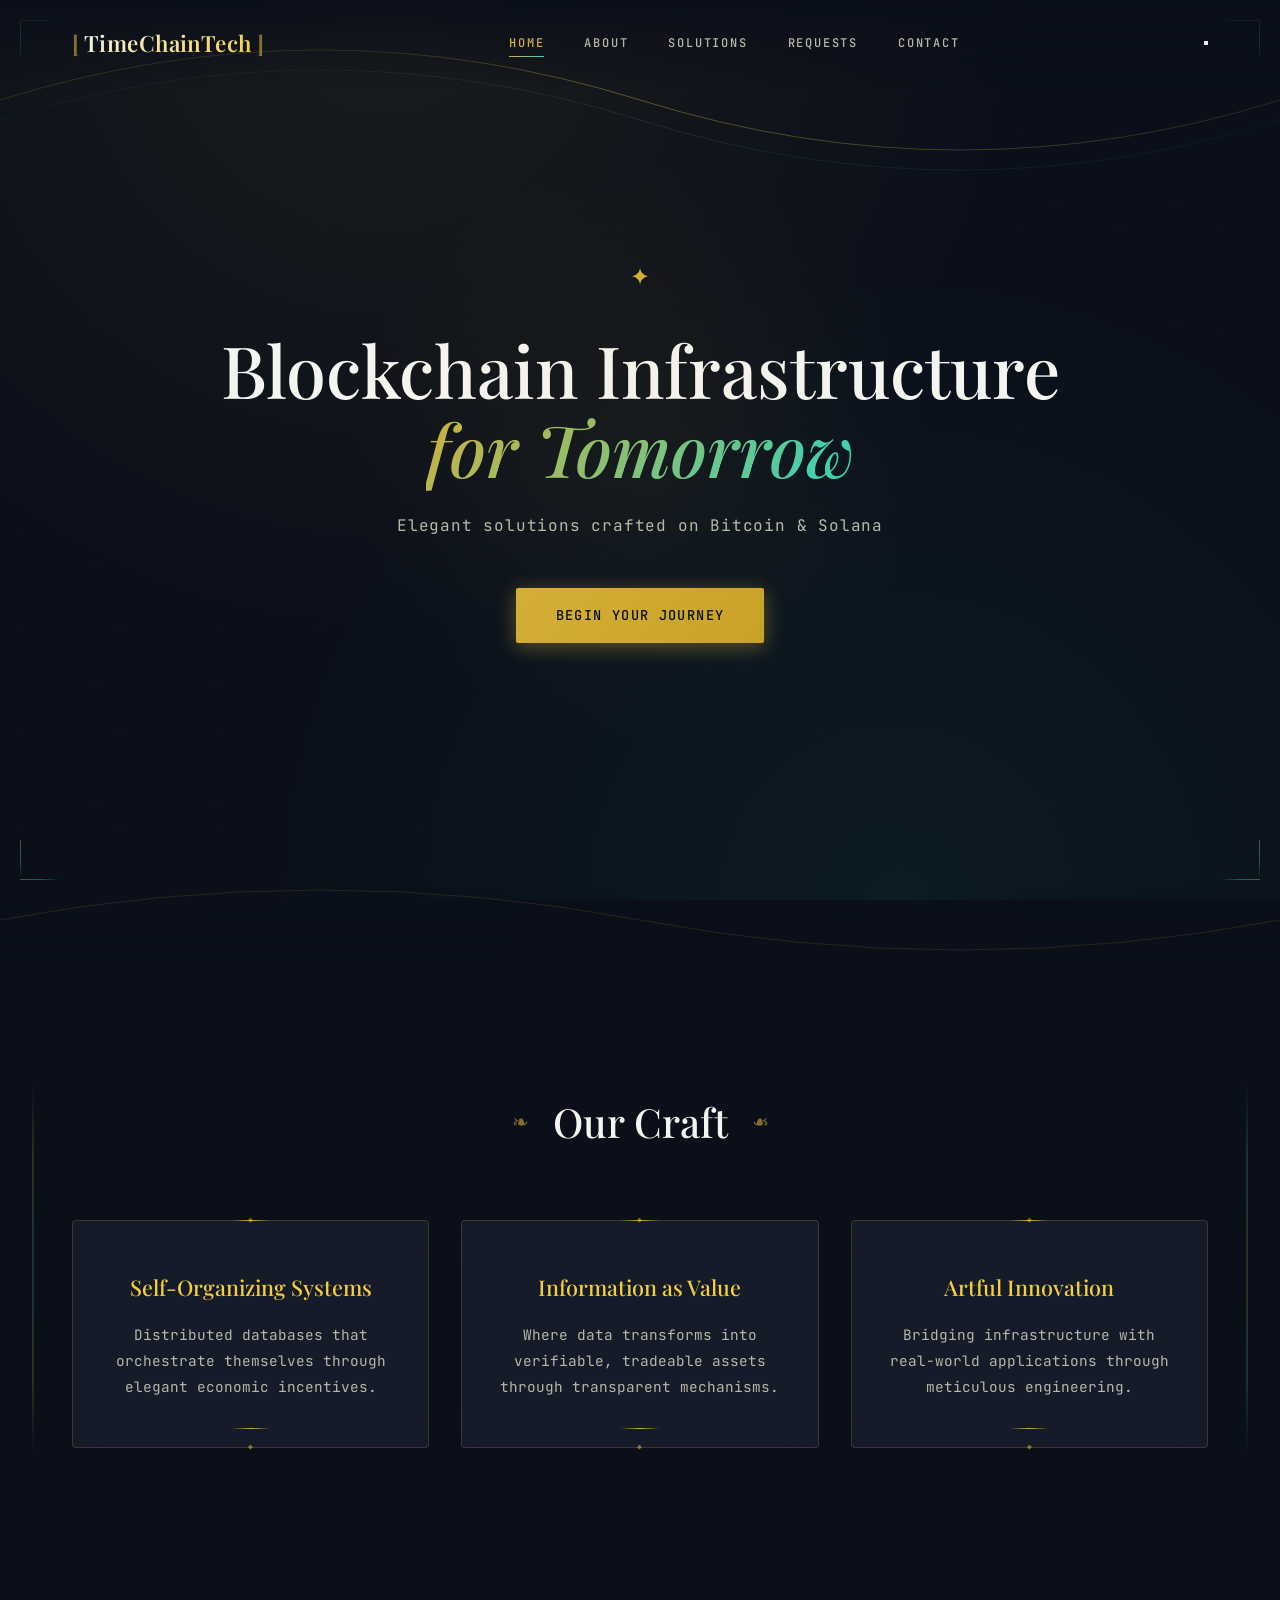
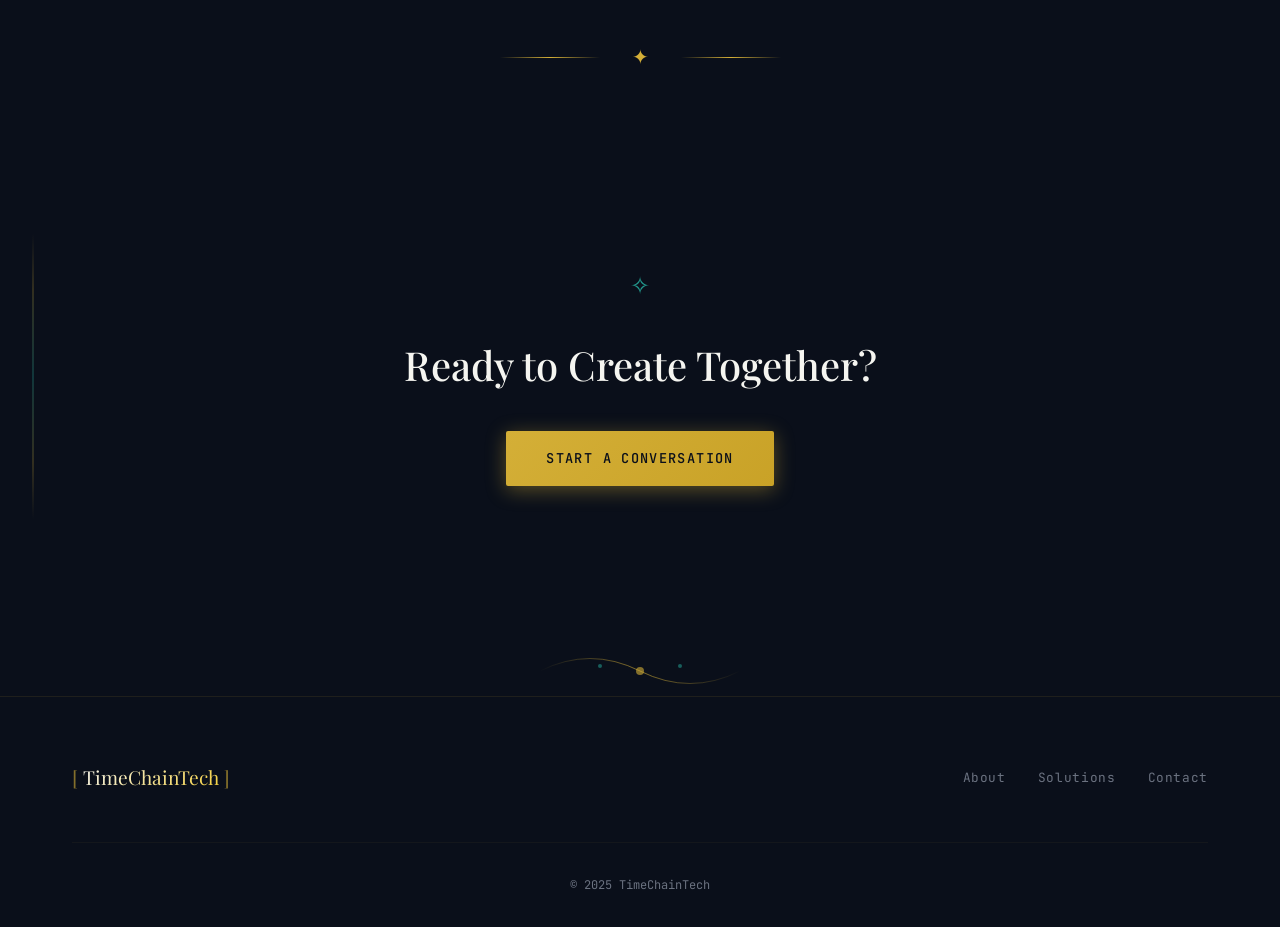
==== commit 03f09044: "Enhanced Art Nouveau decorative elements New Elements: - Wave divider between hero and value props (" ====
--- a/index.html
+++ b/index.html
@@ -84,6 +84,20 @@
             <div class="nouveau-corner bottom-right" aria-hidden="true"></div>
         </section>
 
+        <!-- Wave Divider -->
+        <div class="wave-divider" aria-hidden="true">
+            <svg viewBox="0 0 1440 120" preserveAspectRatio="none">
+                <path d="M0,60 C240,120 480,0 720,60 C960,120 1200,0 1440,60 L1440,120 L0,120 Z" fill="url(#waveGradient)"/>
+                <path d="M0,80 Q360,20 720,80 T1440,80" fill="none" stroke="var(--gold)" stroke-width="0.5" opacity="0.3"/>
+                <defs>
+                    <linearGradient id="waveGradient" x1="0%" y1="0%" x2="0%" y2="100%">
+                        <stop offset="0%" style="stop-color:#0a0f1a;stop-opacity:0"/>
+                        <stop offset="100%" style="stop-color:#0a0f1a;stop-opacity:1"/>
+                    </linearGradient>
+                </defs>
+            </svg>
+        </div>
+
         <section class="value-prop" aria-labelledby="value-prop-title">
             <div class="container">
                 <div class="section-header">
@@ -120,6 +134,13 @@
             </div>
         </section>
 
+        <!-- Ornate Divider -->
+        <div class="ornate-divider" aria-hidden="true">
+            <span class="divider-line"></span>
+            <span class="divider-ornament">✦</span>
+            <span class="divider-line"></span>
+        </div>
+
         <section class="cta-section" aria-labelledby="cta-title">
             <div class="container">
                 <span class="cta-flourish" aria-hidden="true">✧</span>
@@ -130,6 +151,23 @@
             </div>
         </section>
     </main>
+
+    <!-- Footer Ornament -->
+    <div class="footer-ornament" aria-hidden="true">
+        <svg viewBox="0 0 200 50" preserveAspectRatio="xMidYMid meet">
+            <path d="M0,25 Q50,0 100,25 T200,25" fill="none" stroke="url(#footerGold)" stroke-width="1"/>
+            <circle cx="100" cy="25" r="4" fill="var(--gold)" opacity="0.6"/>
+            <circle cx="60" cy="20" r="2" fill="var(--teal)" opacity="0.4"/>
+            <circle cx="140" cy="20" r="2" fill="var(--teal)" opacity="0.4"/>
+            <defs>
+                <linearGradient id="footerGold" x1="0%" y1="0%" x2="100%" y2="0%">
+                    <stop offset="0%" style="stop-color:#D4AF37;stop-opacity:0"/>
+                    <stop offset="50%" style="stop-color:#D4AF37;stop-opacity:0.6"/>
+                    <stop offset="100%" style="stop-color:#D4AF37;stop-opacity:0"/>
+                </linearGradient>
+            </defs>
+        </svg>
+    </div>
 
     <footer class="footer" role="contentinfo" aria-label="Site footer">
         <div class="container">
--- a/styles.css
+++ b/styles.css
@@ -658,6 +658,275 @@
     .nouveau-corner {
         display: none;
     }
+
+    .wave-divider {
+        height: 60px;
+        margin-top: -30px;
+    }
+
+    .ornate-divider {
+        padding: 2rem 0;
+    }
+
+    .divider-line {
+        width: 50px;
+    }
+
+    .value-prop::before,
+    .value-prop::after,
+    .cta-section::before {
+        display: none;
+    }
+
+    .btn-primary::before,
+    .btn-primary::after {
+        display: none;
+    }
+}
+
+/* ==========================================================================
+   Art Nouveau Decorative Elements - Enhanced
+   ========================================================================== */
+
+/* Wave Divider */
+.wave-divider {
+    position: relative;
+    height: 120px;
+    margin-top: -60px;
+    pointer-events: none;
+    z-index: 10;
+}
+
+.wave-divider svg {
+    width: 100%;
+    height: 100%;
+    display: block;
+}
+
+/* Ornate Divider */
+.ornate-divider {
+    display: flex;
+    align-items: center;
+    justify-content: center;
+    gap: 2rem;
+    padding: 4rem 0;
+}
+
+.divider-line {
+    width: 100px;
+    height: 1px;
+    background: linear-gradient(90deg, transparent, var(--gold), transparent);
+}
+
+.divider-ornament {
+    color: var(--gold);
+    font-size: 1.25rem;
+    animation: sparkle 3s ease-in-out infinite;
+}
+
+@keyframes sparkle {
+    0%, 100% { opacity: 0.4; transform: scale(1) rotate(0deg); }
+    50% { opacity: 1; transform: scale(1.2) rotate(180deg); }
+}
+
+/* Footer Ornament */
+.footer-ornament {
+    display: flex;
+    justify-content: center;
+    padding: 2rem 0 0;
+}
+
+.footer-ornament svg {
+    width: 200px;
+    height: 50px;
+}
+
+/* Enhanced Card Borders - Ornate Frame */
+.nouveau-card {
+    position: relative;
+    overflow: visible;
+}
+
+.nouveau-card::before {
+    content: '';
+    position: absolute;
+    inset: -2px;
+    background: linear-gradient(
+        135deg,
+        var(--gold) 0%,
+        transparent 25%,
+        transparent 75%,
+        var(--teal) 100%
+    );
+    border-radius: 6px;
+    z-index: -1;
+    opacity: 0;
+    transition: var(--transition);
+}
+
+.nouveau-card:hover::before {
+    opacity: 0.5;
+}
+
+/* Corner Flourishes on Cards */
+.nouveau-card::after {
+    content: '';
+    position: absolute;
+    top: 8px;
+    left: 8px;
+    right: 8px;
+    bottom: 8px;
+    border: 1px solid transparent;
+    border-image: linear-gradient(
+        135deg,
+        rgba(212, 175, 55, 0.3) 0%,
+        transparent 30%,
+        transparent 70%,
+        rgba(45, 212, 191, 0.3) 100%
+    ) 1;
+    pointer-events: none;
+    opacity: 0;
+    transition: var(--transition);
+}
+
+.nouveau-card:hover::after {
+    opacity: 1;
+}
+
+/* Background Filigree Pattern */
+body::after {
+    content: '';
+    position: fixed;
+    top: 0;
+    left: 0;
+    width: 100%;
+    height: 100%;
+    pointer-events: none;
+    z-index: 0;
+    opacity: 0.03;
+    background-image:
+        radial-gradient(circle at 20% 30%, var(--gold) 1px, transparent 1px),
+        radial-gradient(circle at 80% 70%, var(--teal) 1px, transparent 1px),
+        radial-gradient(circle at 40% 80%, var(--gold) 0.5px, transparent 0.5px),
+        radial-gradient(circle at 60% 20%, var(--teal) 0.5px, transparent 0.5px);
+    background-size: 100px 100px, 120px 120px, 80px 80px, 90px 90px;
+}
+
+/* Animated Border Glow */
+@keyframes borderGlow {
+    0%, 100% {
+        box-shadow:
+            0 0 20px rgba(212, 175, 55, 0.1),
+            inset 0 0 20px rgba(212, 175, 55, 0.05);
+    }
+    50% {
+        box-shadow:
+            0 0 40px rgba(212, 175, 55, 0.2),
+            inset 0 0 30px rgba(212, 175, 55, 0.1);
+    }
+}
+
+.hero {
+    animation: borderGlow 8s ease-in-out infinite;
+}
+
+/* Enhanced Hero Corners */
+.nouveau-corner {
+    width: 80px;
+    height: 80px;
+}
+
+.nouveau-corner::before {
+    width: 60px;
+    height: 2px;
+    background: linear-gradient(90deg, var(--gold), var(--teal), transparent);
+}
+
+.nouveau-corner::after {
+    width: 2px;
+    height: 60px;
+    background: linear-gradient(180deg, var(--gold), var(--teal), transparent);
+}
+
+.nouveau-corner.top-right::before,
+.nouveau-corner.bottom-right::before {
+    background: linear-gradient(90deg, transparent, var(--teal), var(--gold));
+}
+
+/* Vine-like decorations on section edges */
+.value-prop::before,
+.cta-section::before {
+    content: '';
+    position: absolute;
+    left: 2rem;
+    top: 50%;
+    transform: translateY(-50%);
+    width: 2px;
+    height: 60%;
+    background: linear-gradient(
+        180deg,
+        transparent 0%,
+        var(--gold) 20%,
+        var(--teal) 50%,
+        var(--gold) 80%,
+        transparent 100%
+    );
+    opacity: 0.2;
+}
+
+.value-prop::after {
+    content: '';
+    position: absolute;
+    right: 2rem;
+    top: 50%;
+    transform: translateY(-50%);
+    width: 2px;
+    height: 60%;
+    background: linear-gradient(
+        180deg,
+        transparent 0%,
+        var(--teal) 20%,
+        var(--gold) 50%,
+        var(--teal) 80%,
+        transparent 100%
+    );
+    opacity: 0.2;
+}
+
+/* Hover card inner glow */
+.nouveau-card:hover {
+    background: rgba(26, 31, 46, 0.9);
+}
+
+/* Button flourish on hover */
+.btn-primary::before {
+    content: '✦';
+    position: absolute;
+    left: -20px;
+    opacity: 0;
+    color: var(--primary-bg);
+    font-size: 0.75rem;
+    transition: var(--transition);
+}
+
+.btn-primary::after {
+    content: '✦';
+    position: absolute;
+    right: -20px;
+    opacity: 0;
+    color: var(--primary-bg);
+    font-size: 0.75rem;
+    transition: var(--transition);
+}
+
+.btn-primary:hover::before {
+    left: 12px;
+    opacity: 0.6;
+}
+
+.btn-primary:hover::after {
+    right: 12px;
+    opacity: 0.6;
 }
 
 /* ==========================================================================
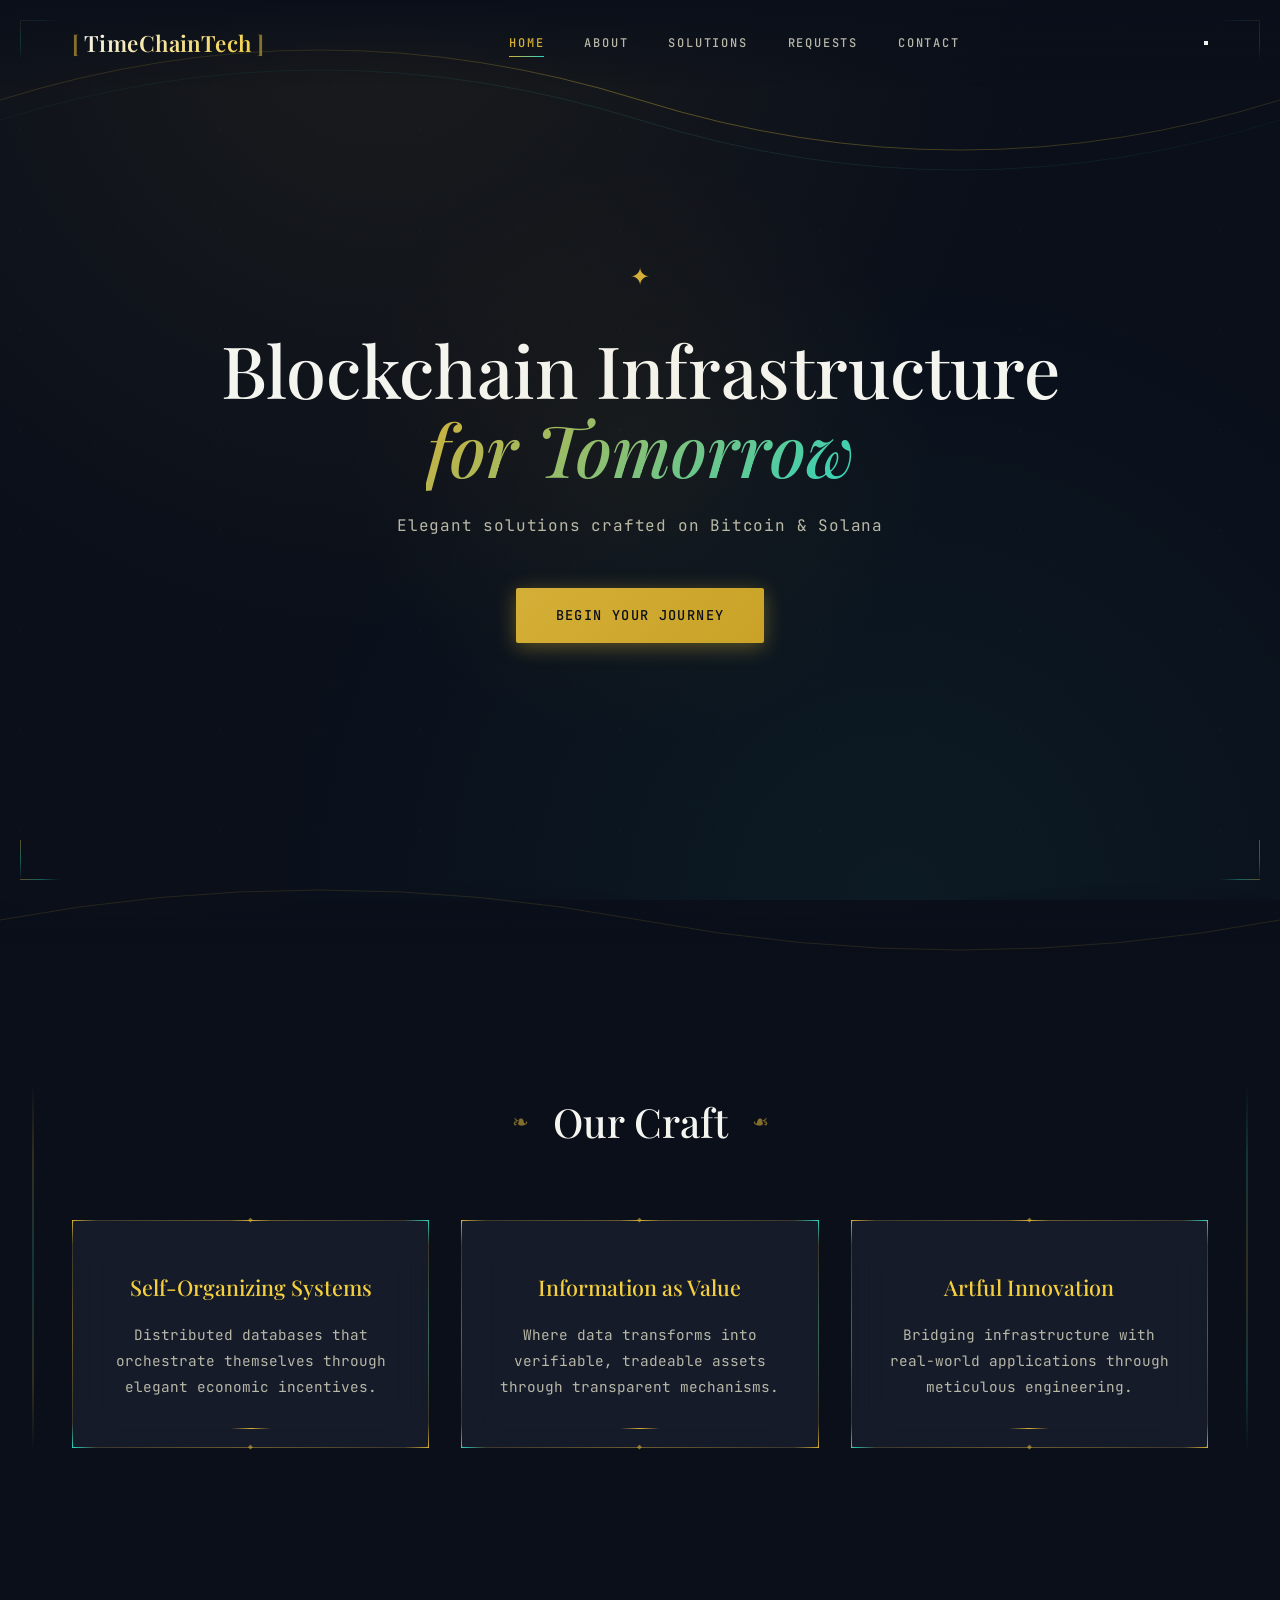
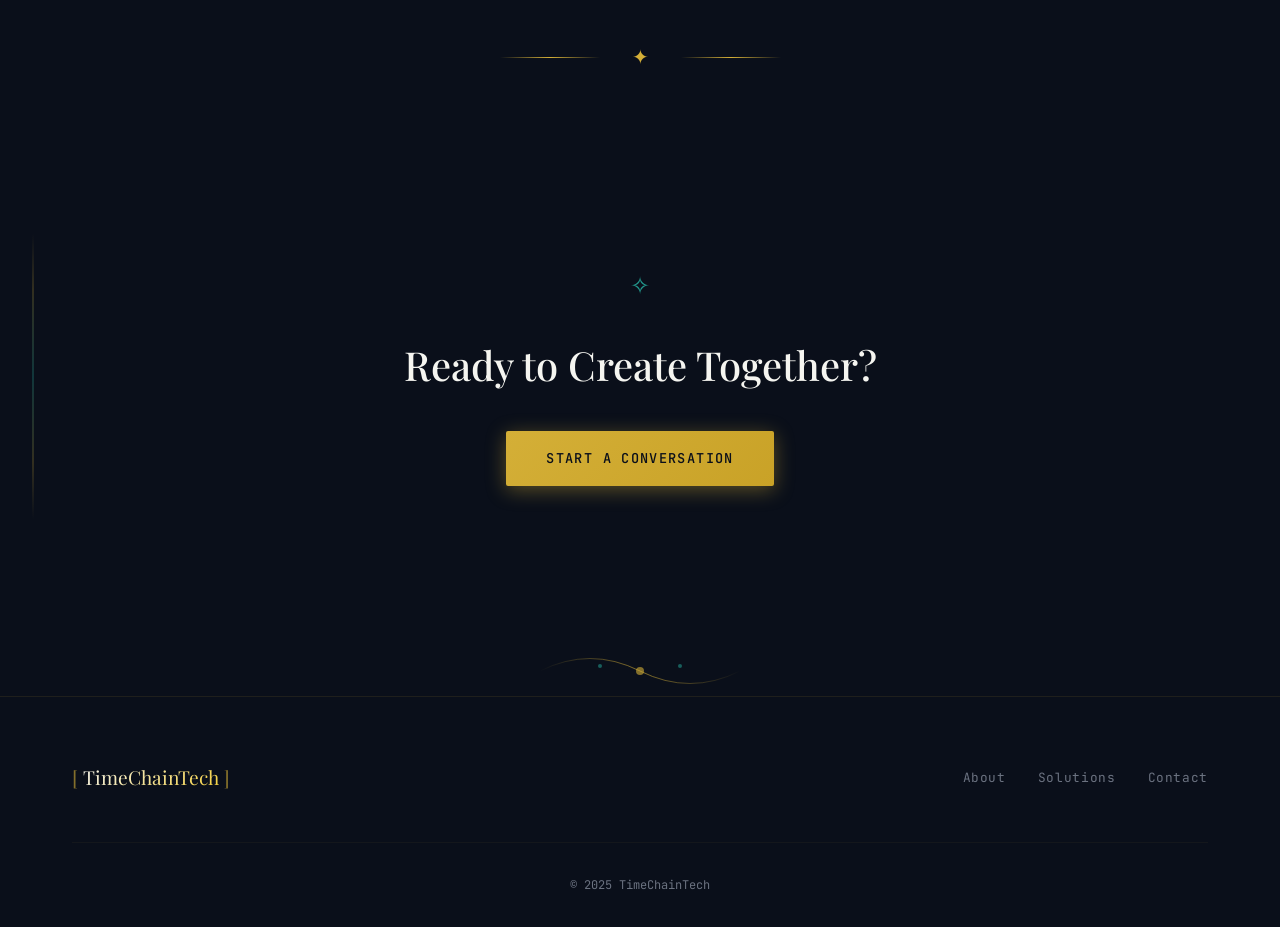
==== commit 964ebd72: "Add ornate Art Nouveau borders to cards New Card Frame Elements: - Four corner flourishes with gradi" ====
--- a/index.html
+++ b/index.html
@@ -107,6 +107,16 @@
                 </div>
                 <div class="prop-grid" role="list" aria-label="Value propositions">
                     <article class="nouveau-card" role="listitem">
+                        <div class="card-frame" aria-hidden="true">
+                            <span class="frame-corner tl"></span>
+                            <span class="frame-corner tr"></span>
+                            <span class="frame-corner bl"></span>
+                            <span class="frame-corner br"></span>
+                            <span class="frame-edge top"></span>
+                            <span class="frame-edge bottom"></span>
+                            <span class="frame-edge left"></span>
+                            <span class="frame-edge right"></span>
+                        </div>
                         <div class="card-ornament top" aria-hidden="true"></div>
                         <h3 class="prop-title">Self-Organizing Systems</h3>
                         <p class="prop-text">
@@ -115,6 +125,16 @@
                         <div class="card-ornament bottom" aria-hidden="true"></div>
                     </article>
                     <article class="nouveau-card" role="listitem">
+                        <div class="card-frame" aria-hidden="true">
+                            <span class="frame-corner tl"></span>
+                            <span class="frame-corner tr"></span>
+                            <span class="frame-corner bl"></span>
+                            <span class="frame-corner br"></span>
+                            <span class="frame-edge top"></span>
+                            <span class="frame-edge bottom"></span>
+                            <span class="frame-edge left"></span>
+                            <span class="frame-edge right"></span>
+                        </div>
                         <div class="card-ornament top" aria-hidden="true"></div>
                         <h3 class="prop-title">Information as Value</h3>
                         <p class="prop-text">
@@ -123,6 +143,16 @@
                         <div class="card-ornament bottom" aria-hidden="true"></div>
                     </article>
                     <article class="nouveau-card" role="listitem">
+                        <div class="card-frame" aria-hidden="true">
+                            <span class="frame-corner tl"></span>
+                            <span class="frame-corner tr"></span>
+                            <span class="frame-corner bl"></span>
+                            <span class="frame-corner br"></span>
+                            <span class="frame-edge top"></span>
+                            <span class="frame-edge bottom"></span>
+                            <span class="frame-edge left"></span>
+                            <span class="frame-edge right"></span>
+                        </div>
                         <div class="card-ornament top" aria-hidden="true"></div>
                         <h3 class="prop-title">Artful Innovation</h3>
                         <p class="prop-text">
--- a/styles.css
+++ b/styles.css
@@ -741,12 +741,183 @@
     height: 50px;
 }
 
-/* Enhanced Card Borders - Ornate Frame */
+/* ==========================================================================
+   Art Nouveau Card Frame
+   ========================================================================== */
 .nouveau-card {
     position: relative;
     overflow: visible;
 }
 
+/* Card Frame Container */
+.card-frame {
+    position: absolute;
+    inset: 0;
+    pointer-events: none;
+    z-index: 1;
+}
+
+/* Corner Flourishes */
+.frame-corner {
+    position: absolute;
+    width: 30px;
+    height: 30px;
+}
+
+.frame-corner::before,
+.frame-corner::after {
+    content: '';
+    position: absolute;
+    background: var(--gold);
+    transition: var(--transition);
+}
+
+/* Top Left Corner */
+.frame-corner.tl {
+    top: -1px;
+    left: -1px;
+}
+.frame-corner.tl::before {
+    width: 25px;
+    height: 1px;
+    top: 0;
+    left: 0;
+    background: linear-gradient(90deg, var(--gold), transparent);
+}
+.frame-corner.tl::after {
+    width: 1px;
+    height: 25px;
+    top: 0;
+    left: 0;
+    background: linear-gradient(180deg, var(--gold), transparent);
+}
+
+/* Top Right Corner */
+.frame-corner.tr {
+    top: -1px;
+    right: -1px;
+}
+.frame-corner.tr::before {
+    width: 25px;
+    height: 1px;
+    top: 0;
+    right: 0;
+    background: linear-gradient(-90deg, var(--teal), transparent);
+}
+.frame-corner.tr::after {
+    width: 1px;
+    height: 25px;
+    top: 0;
+    right: 0;
+    background: linear-gradient(180deg, var(--teal), transparent);
+}
+
+/* Bottom Left Corner */
+.frame-corner.bl {
+    bottom: -1px;
+    left: -1px;
+}
+.frame-corner.bl::before {
+    width: 25px;
+    height: 1px;
+    bottom: 0;
+    left: 0;
+    background: linear-gradient(90deg, var(--teal), transparent);
+}
+.frame-corner.bl::after {
+    width: 1px;
+    height: 25px;
+    bottom: 0;
+    left: 0;
+    background: linear-gradient(0deg, var(--teal), transparent);
+}
+
+/* Bottom Right Corner */
+.frame-corner.br {
+    bottom: -1px;
+    right: -1px;
+}
+.frame-corner.br::before {
+    width: 25px;
+    height: 1px;
+    bottom: 0;
+    right: 0;
+    background: linear-gradient(-90deg, var(--gold), transparent);
+}
+.frame-corner.br::after {
+    width: 1px;
+    height: 25px;
+    bottom: 0;
+    right: 0;
+    background: linear-gradient(0deg, var(--gold), transparent);
+}
+
+/* Frame Edges - Decorative Lines */
+.frame-edge {
+    position: absolute;
+    background: linear-gradient(90deg, transparent, rgba(212, 175, 55, 0.3), transparent);
+    transition: var(--transition);
+}
+
+.frame-edge.top {
+    top: -1px;
+    left: 30px;
+    right: 30px;
+    height: 1px;
+}
+
+.frame-edge.bottom {
+    bottom: -1px;
+    left: 30px;
+    right: 30px;
+    height: 1px;
+}
+
+.frame-edge.left {
+    left: -1px;
+    top: 30px;
+    bottom: 30px;
+    width: 1px;
+    background: linear-gradient(180deg, transparent, rgba(212, 175, 55, 0.3), transparent);
+}
+
+.frame-edge.right {
+    right: -1px;
+    top: 30px;
+    bottom: 30px;
+    width: 1px;
+    background: linear-gradient(180deg, transparent, rgba(45, 212, 191, 0.3), transparent);
+}
+
+/* Hover Enhancement */
+.nouveau-card:hover .frame-corner::before,
+.nouveau-card:hover .frame-corner::after {
+    box-shadow: 0 0 8px var(--gold-glow);
+}
+
+.nouveau-card:hover .frame-corner.tl::before,
+.nouveau-card:hover .frame-corner.tl::after {
+    width: 35px;
+    height: 35px;
+}
+
+.nouveau-card:hover .frame-corner.tr::before { width: 35px; }
+.nouveau-card:hover .frame-corner.tr::after { height: 35px; }
+.nouveau-card:hover .frame-corner.bl::before { width: 35px; }
+.nouveau-card:hover .frame-corner.bl::after { height: 35px; }
+.nouveau-card:hover .frame-corner.br::before { width: 35px; }
+.nouveau-card:hover .frame-corner.br::after { height: 35px; }
+
+.nouveau-card:hover .frame-edge {
+    background: linear-gradient(90deg, transparent, rgba(212, 175, 55, 0.5), transparent);
+}
+
+.nouveau-card:hover .frame-edge.left,
+.nouveau-card:hover .frame-edge.right {
+    background: linear-gradient(180deg, transparent, rgba(212, 175, 55, 0.5), transparent);
+}
+
+/* Glow effect on hover */
 .nouveau-card::before {
     content: '';
     position: absolute;
@@ -765,32 +936,7 @@
 }
 
 .nouveau-card:hover::before {
-    opacity: 0.5;
-}
-
-/* Corner Flourishes on Cards */
-.nouveau-card::after {
-    content: '';
-    position: absolute;
-    top: 8px;
-    left: 8px;
-    right: 8px;
-    bottom: 8px;
-    border: 1px solid transparent;
-    border-image: linear-gradient(
-        135deg,
-        rgba(212, 175, 55, 0.3) 0%,
-        transparent 30%,
-        transparent 70%,
-        rgba(45, 212, 191, 0.3) 100%
-    ) 1;
-    pointer-events: none;
-    opacity: 0;
-    transition: var(--transition);
-}
-
-.nouveau-card:hover::after {
-    opacity: 1;
+    opacity: 0.3;
 }
 
 /* Background Filigree Pattern */
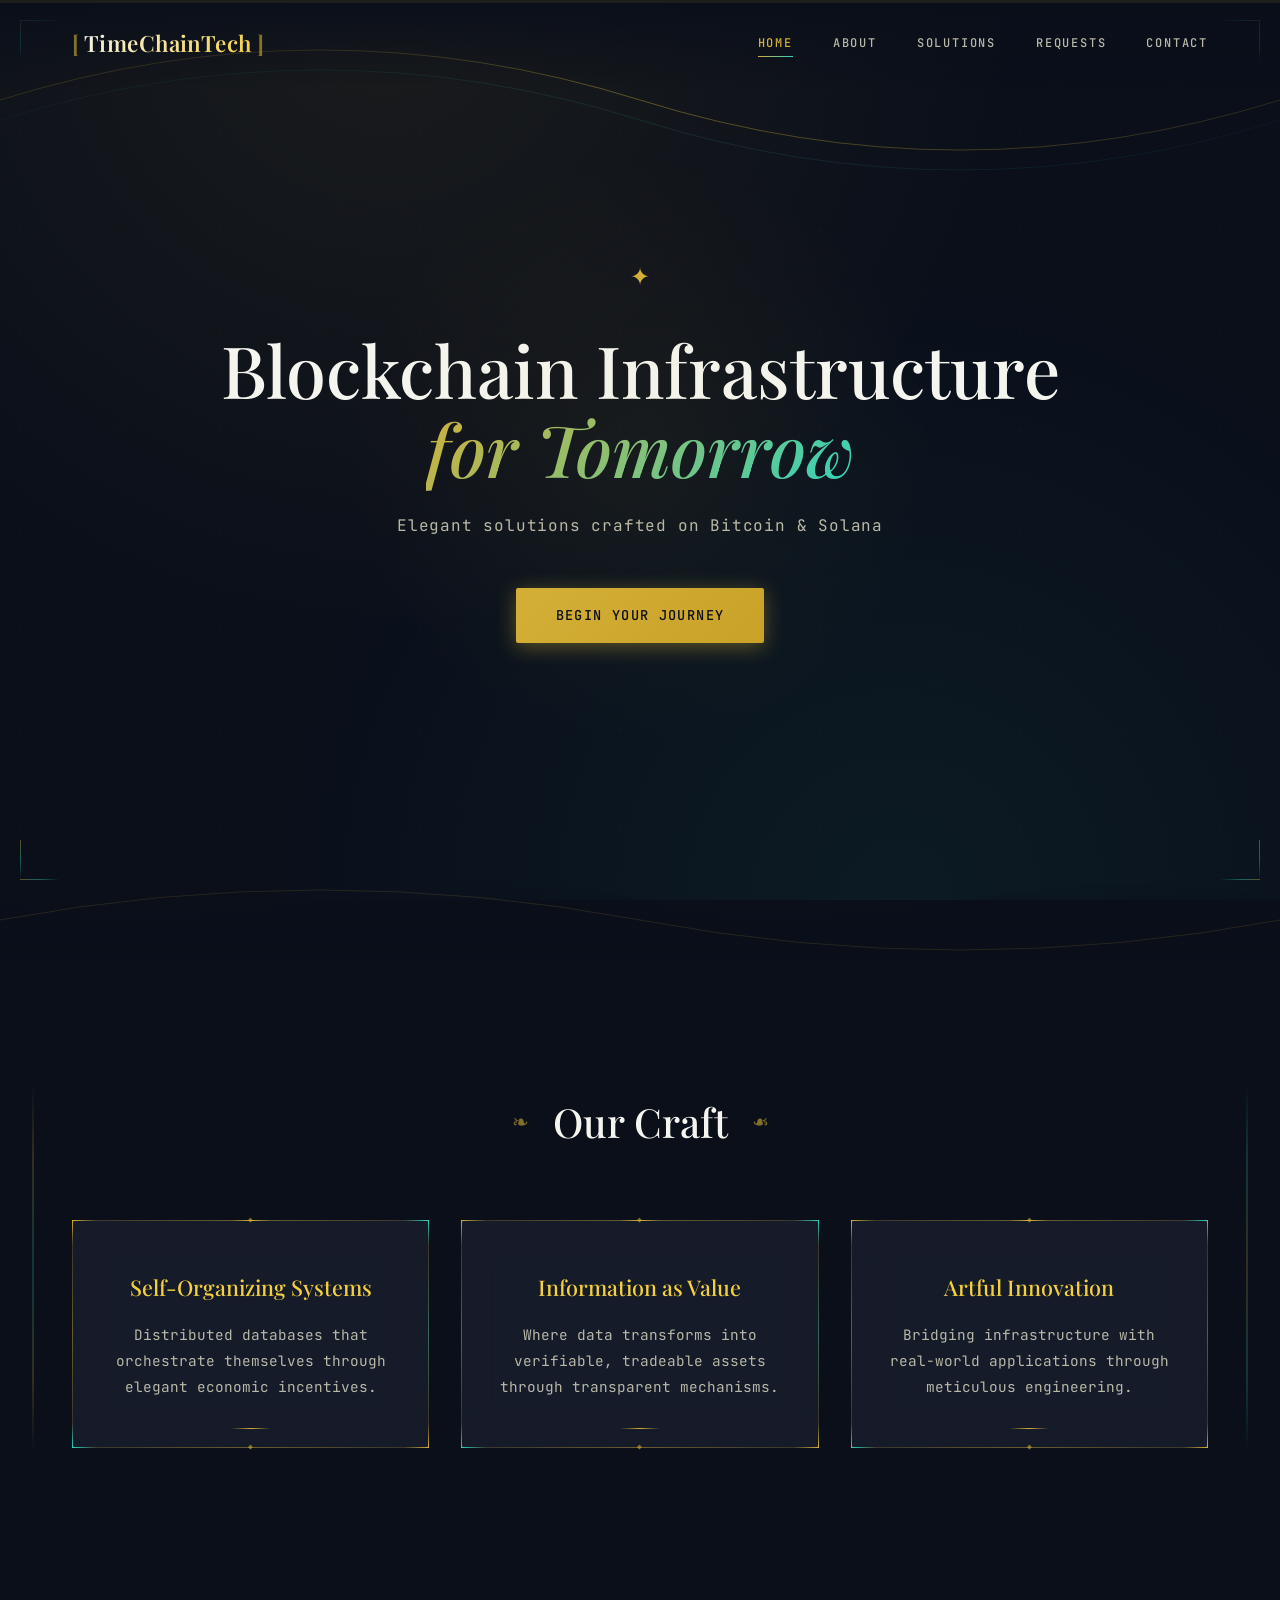
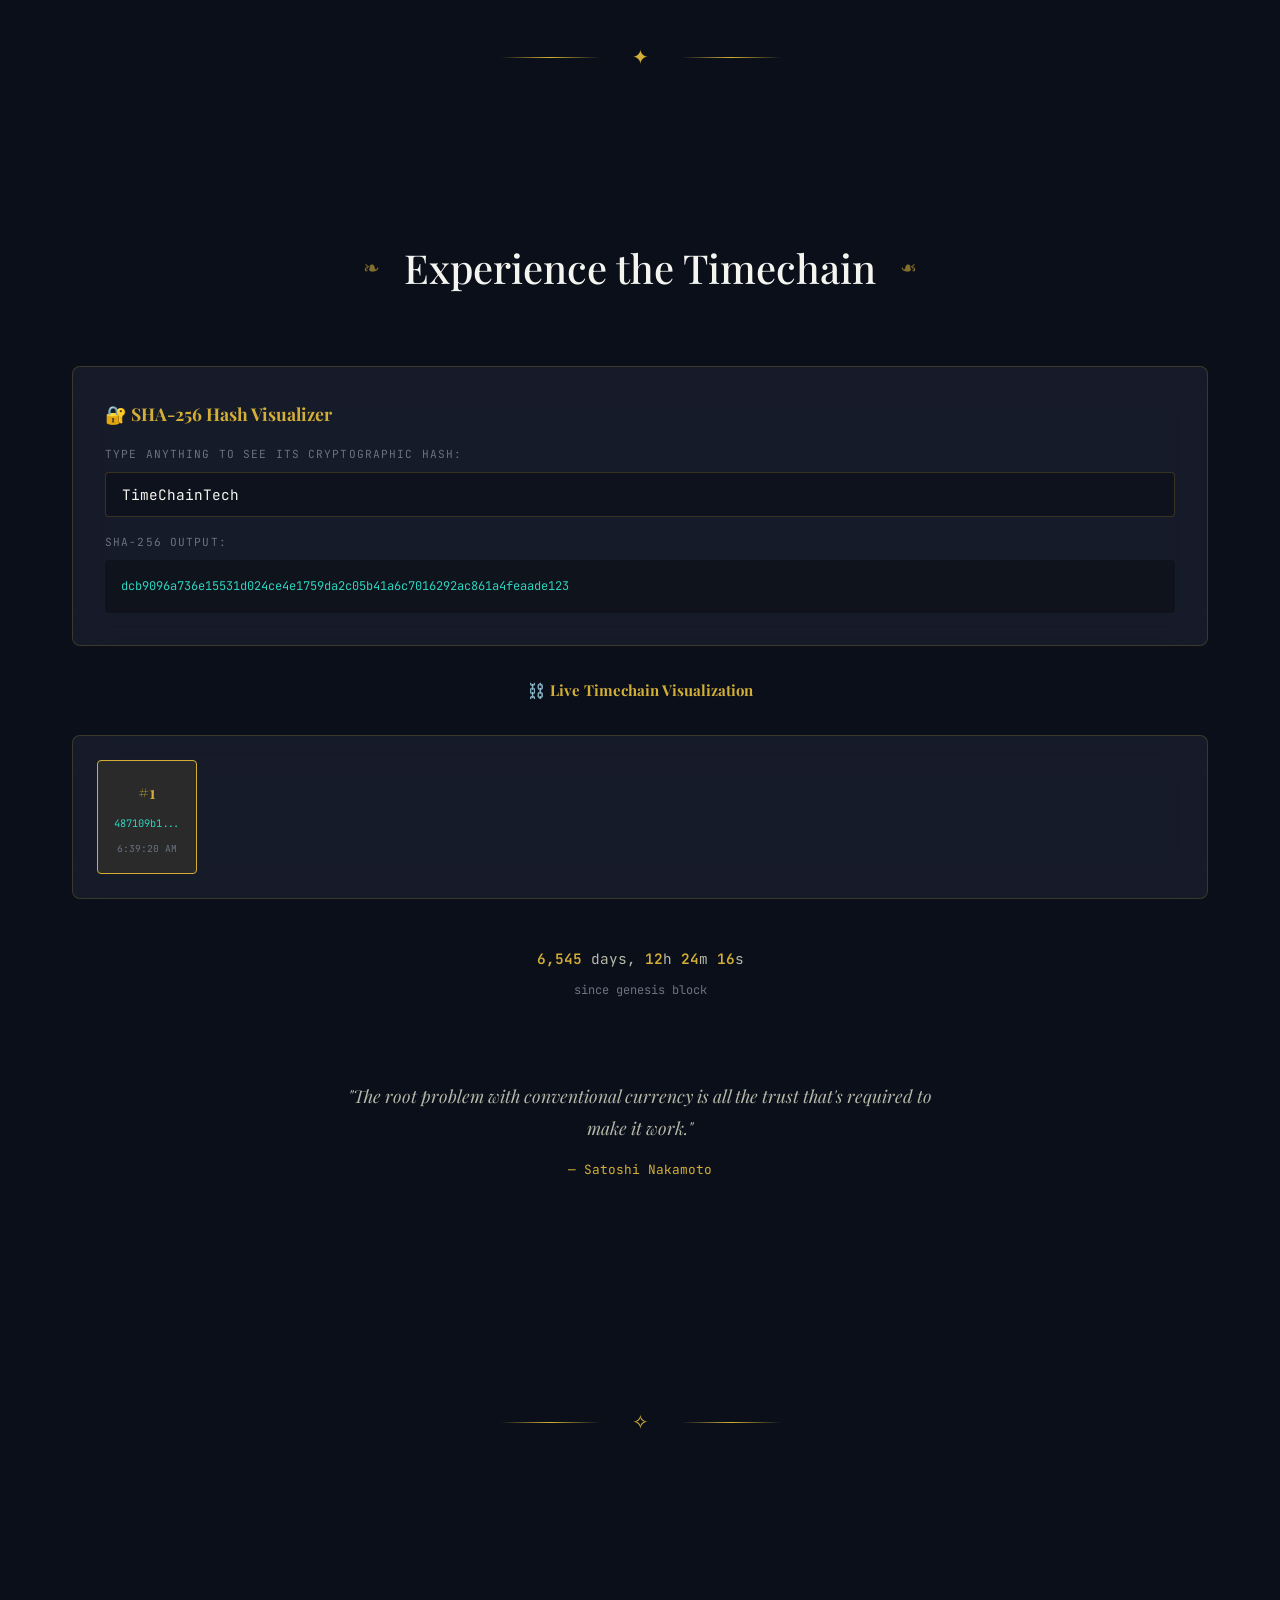
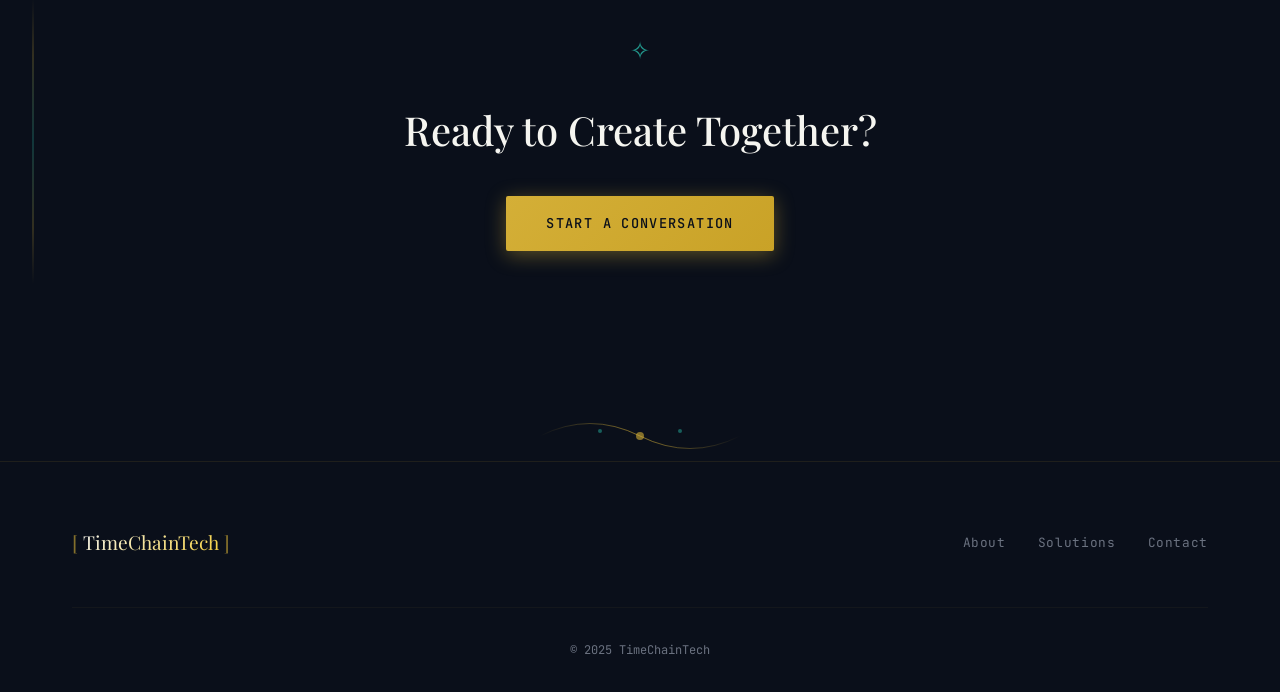
==== commit f11d2290: "Add fun interactive features and easter eggs 🎮 Console Messages: - Witty welcome for developers who " ====
--- a/index.html
+++ b/index.html
@@ -171,6 +171,48 @@
             <span class="divider-line"></span>
         </div>
 
+        <!-- Interactive Blockchain Section -->
+        <section class="interactive-section" aria-labelledby="interactive-title">
+            <div class="container">
+                <div class="section-header">
+                    <span class="section-flourish" aria-hidden="true">❧</span>
+                    <h2 id="interactive-title" class="section-title">Experience the Timechain</h2>
+                    <span class="section-flourish flipped" aria-hidden="true">❧</span>
+                </div>
+
+                <!-- Live Hash Visualizer -->
+                <div id="hash-visualizer" class="hash-visualizer">
+                    <h4>🔐 SHA-256 Hash Visualizer</h4>
+                    <p class="hash-label">Type anything to see its cryptographic hash:</p>
+                    <input type="text" class="hash-input" placeholder="Enter text to hash..." value="TimeChainTech">
+                    <p class="hash-label">SHA-256 Output:</p>
+                    <div class="hash-output">Computing...</div>
+                </div>
+
+                <!-- Animated Timechain -->
+                <div class="timechain-wrapper">
+                    <h4 style="font-family: var(--font-serif); color: var(--gold); margin-bottom: 1rem; text-align: center;">⛓️ Live Timechain Visualization</h4>
+                    <div id="timechain-visual" class="timechain-visual"></div>
+                </div>
+
+                <!-- Block Counter -->
+                <div id="block-counter" class="block-counter"></div>
+
+                <!-- Satoshi Quote -->
+                <div class="quote-container">
+                    <p id="satoshi-quote"></p>
+                    <p class="quote-attribution">— Satoshi Nakamoto</p>
+                </div>
+            </div>
+        </section>
+
+        <!-- Ornate Divider -->
+        <div class="ornate-divider" aria-hidden="true">
+            <span class="divider-line"></span>
+            <span class="divider-ornament">✧</span>
+            <span class="divider-line"></span>
+        </div>
+
         <section class="cta-section" aria-labelledby="cta-title">
             <div class="container">
                 <span class="cta-flourish" aria-hidden="true">✧</span>
--- a/styles.css
+++ b/styles.css
@@ -1092,3 +1092,437 @@
 .text-teal {
     color: var(--teal);
 }
+
+/* ==========================================================================
+   Fun Interactive Features
+   ========================================================================== */
+
+/* Scroll Progress Bar */
+.scroll-progress {
+    position: fixed;
+    top: 0;
+    left: 0;
+    width: 100%;
+    height: 3px;
+    background: rgba(212, 175, 55, 0.1);
+    z-index: 9999;
+}
+
+.scroll-progress-bar {
+    height: 100%;
+    width: 0;
+    background: linear-gradient(90deg, var(--gold), var(--teal));
+    transition: width 0.1s ease-out;
+    box-shadow: 0 0 10px var(--gold-glow);
+}
+
+/* Back to Top Button */
+.back-to-top {
+    position: fixed;
+    bottom: 2rem;
+    right: 2rem;
+    width: 50px;
+    height: 50px;
+    border-radius: 50%;
+    background: var(--glass-bg);
+    backdrop-filter: blur(10px);
+    border: 1px solid var(--glass-border);
+    color: var(--gold);
+    font-size: 1.25rem;
+    cursor: pointer;
+    opacity: 0;
+    visibility: hidden;
+    transform: translateY(20px);
+    transition: var(--transition);
+    z-index: 1000;
+}
+
+.back-to-top.visible {
+    opacity: 1;
+    visibility: visible;
+    transform: translateY(0);
+}
+
+.back-to-top:hover {
+    background: var(--gold);
+    color: var(--primary-bg);
+    border-color: var(--gold);
+    box-shadow: 0 0 20px var(--gold-glow);
+}
+
+/* Konami Code Easter Egg - Satoshi Mode */
+#satoshi-mode {
+    position: fixed;
+    inset: 0;
+    background: rgba(10, 15, 26, 0.98);
+    z-index: 99999;
+    display: flex;
+    align-items: center;
+    justify-content: center;
+    opacity: 0;
+    visibility: hidden;
+    transition: all 0.5s ease;
+}
+
+#satoshi-mode.active {
+    opacity: 1;
+    visibility: visible;
+}
+
+.satoshi-content {
+    text-align: center;
+    max-width: 600px;
+    padding: 3rem;
+    transform: scale(0.9) translateY(20px);
+    transition: transform 0.5s ease;
+}
+
+#satoshi-mode.active .satoshi-content {
+    transform: scale(1) translateY(0);
+}
+
+.satoshi-symbol {
+    font-size: 6rem;
+    color: var(--gold);
+    animation: float 3s ease-in-out infinite;
+    text-shadow: 0 0 60px var(--gold-glow);
+}
+
+@keyframes float {
+    0%, 100% { transform: translateY(0); }
+    50% { transform: translateY(-20px); }
+}
+
+.satoshi-content h2 {
+    font-family: var(--font-serif);
+    font-size: 2.5rem;
+    color: var(--gold);
+    margin: 1rem 0;
+}
+
+.satoshi-quote {
+    font-family: var(--font-serif);
+    font-size: 1.25rem;
+    font-style: italic;
+    color: var(--text-secondary);
+    line-height: 1.8;
+    margin: 2rem 0 1rem;
+}
+
+.satoshi-attribution {
+    color: var(--text-muted);
+    font-size: 0.9rem;
+}
+
+.satoshi-close {
+    margin-top: 3rem;
+    padding: 1rem 2.5rem;
+    background: linear-gradient(135deg, var(--gold), #C9A227);
+    border: none;
+    color: var(--primary-bg);
+    font-family: var(--font-mono);
+    font-size: 0.9rem;
+    font-weight: 600;
+    letter-spacing: 0.05em;
+    cursor: pointer;
+    transition: var(--transition);
+}
+
+.satoshi-close:hover {
+    transform: scale(1.05);
+    box-shadow: 0 0 30px var(--gold-glow);
+}
+
+/* Interactive Section */
+.interactive-section {
+    padding: 6rem 0;
+    position: relative;
+}
+
+.timechain-wrapper {
+    margin: 2rem 0;
+}
+
+/* Hash Visualizer */
+.hash-visualizer {
+    background: var(--glass-bg);
+    backdrop-filter: blur(20px);
+    border: 1px solid var(--glass-border);
+    border-radius: 8px;
+    padding: 2rem;
+    margin: 2rem 0;
+}
+
+.hash-visualizer h4 {
+    font-family: var(--font-serif);
+    color: var(--gold);
+    margin-bottom: 1rem;
+    font-size: 1.1rem;
+}
+
+.hash-input {
+    width: 100%;
+    padding: 0.75rem 1rem;
+    background: rgba(0, 0, 0, 0.3);
+    border: 1px solid var(--glass-border);
+    border-radius: 4px;
+    color: var(--text-primary);
+    font-family: var(--font-mono);
+    font-size: 0.9rem;
+    margin-bottom: 1rem;
+    transition: var(--transition);
+}
+
+.hash-input:focus {
+    outline: none;
+    border-color: var(--gold);
+    box-shadow: 0 0 10px var(--gold-glow);
+}
+
+.hash-output {
+    font-family: var(--font-mono);
+    font-size: 0.75rem;
+    color: var(--teal);
+    word-break: break-all;
+    padding: 1rem;
+    background: rgba(0, 0, 0, 0.3);
+    border-radius: 4px;
+    transition: opacity 0.15s ease;
+}
+
+.hash-output.updating {
+    opacity: 0.3;
+}
+
+.hash-label {
+    font-size: 0.7rem;
+    color: var(--text-muted);
+    margin-bottom: 0.5rem;
+    text-transform: uppercase;
+    letter-spacing: 0.1em;
+}
+
+/* Timechain Visualization */
+.timechain-visual {
+    display: flex;
+    align-items: center;
+    gap: 0.5rem;
+    padding: 1.5rem;
+    background: var(--glass-bg);
+    backdrop-filter: blur(20px);
+    border: 1px solid var(--glass-border);
+    border-radius: 8px;
+    overflow-x: auto;
+    margin: 2rem 0;
+}
+
+.chain-block {
+    min-width: 100px;
+    padding: 1rem;
+    background: rgba(212, 175, 55, 0.1);
+    border: 1px solid var(--gold);
+    border-radius: 4px;
+    text-align: center;
+    opacity: 0;
+    transform: scale(0.8);
+    transition: all 0.5s ease;
+}
+
+.chain-block.mined {
+    opacity: 1;
+    transform: scale(1);
+}
+
+.block-number {
+    font-family: var(--font-serif);
+    font-size: 1.1rem;
+    color: var(--gold);
+    font-weight: 600;
+}
+
+.block-hash {
+    font-family: var(--font-mono);
+    font-size: 0.65rem;
+    color: var(--teal);
+    margin: 0.5rem 0;
+}
+
+.block-time {
+    font-size: 0.6rem;
+    color: var(--text-muted);
+}
+
+.chain-link {
+    color: var(--gold);
+    font-size: 1.25rem;
+    opacity: 0.5;
+    animation: pulse-link 2s ease-in-out infinite;
+}
+
+@keyframes pulse-link {
+    0%, 100% { opacity: 0.3; }
+    50% { opacity: 0.8; }
+}
+
+/* Satoshi Quote Rotator */
+.quote-container {
+    text-align: center;
+    padding: 2rem;
+    margin: 2rem 0;
+}
+
+#satoshi-quote {
+    font-family: var(--font-serif);
+    font-size: 1.1rem;
+    font-style: italic;
+    color: var(--text-secondary);
+    line-height: 1.8;
+    max-width: 600px;
+    margin: 0 auto;
+    transition: opacity 0.5s ease;
+}
+
+#satoshi-quote.fading {
+    opacity: 0;
+}
+
+.quote-attribution {
+    margin-top: 1rem;
+    font-size: 0.8rem;
+    color: var(--gold);
+}
+
+/* Block Counter */
+.block-counter {
+    font-family: var(--font-mono);
+    font-size: 0.9rem;
+    color: var(--text-secondary);
+    text-align: center;
+    padding: 1rem;
+}
+
+.counter-value {
+    color: var(--gold);
+    font-weight: 600;
+}
+
+.counter-label {
+    display: block;
+    font-size: 0.75rem;
+    color: var(--text-muted);
+    margin-top: 0.5rem;
+}
+
+/* Mobile Menu Styles */
+.menu-toggle {
+    display: none;
+    flex-direction: column;
+    gap: 5px;
+    padding: 10px;
+    background: transparent;
+    border: 1px solid var(--glass-border);
+    border-radius: 4px;
+    cursor: pointer;
+    transition: var(--transition);
+}
+
+.menu-toggle span {
+    width: 20px;
+    height: 2px;
+    background: var(--gold);
+    transition: var(--transition);
+}
+
+.menu-toggle.active span:nth-child(1) {
+    transform: rotate(45deg) translate(5px, 5px);
+}
+
+.menu-toggle.active span:nth-child(2) {
+    opacity: 0;
+}
+
+.menu-toggle.active span:nth-child(3) {
+    transform: rotate(-45deg) translate(5px, -5px);
+}
+
+@media (max-width: 768px) {
+    .menu-toggle {
+        display: flex;
+    }
+
+    .nav-links {
+        position: fixed;
+        top: 0;
+        left: 0;
+        right: 0;
+        bottom: 0;
+        background: var(--primary-bg);
+        flex-direction: column;
+        align-items: center;
+        justify-content: center;
+        gap: 2rem;
+        opacity: 0;
+        visibility: hidden;
+        transition: var(--transition);
+    }
+
+    .nav-links.active {
+        opacity: 1;
+        visibility: visible;
+    }
+
+    .nav-links .nav-link {
+        font-size: 1.25rem;
+    }
+
+    .back-to-top {
+        bottom: 1rem;
+        right: 1rem;
+        width: 40px;
+        height: 40px;
+        font-size: 1rem;
+    }
+
+    .hash-visualizer,
+    .timechain-visual {
+        margin: 1rem 0;
+    }
+}
+
+/* Notification Styles */
+.notification {
+    position: fixed;
+    top: 80px;
+    right: 20px;
+    padding: 1rem 2rem;
+    background: var(--glass-bg);
+    backdrop-filter: blur(10px);
+    border: 1px solid var(--glass-border);
+    border-radius: 4px;
+    color: var(--text-primary);
+    font-size: 0.9rem;
+    z-index: 10000;
+    animation: slideIn 0.3s ease;
+}
+
+.notification-success {
+    border-color: var(--teal);
+}
+
+.notification-error {
+    border-color: #ef4444;
+}
+
+.notification.fade-out {
+    animation: slideOut 0.3s ease forwards;
+}
+
+@keyframes slideIn {
+    from { transform: translateX(100%); opacity: 0; }
+    to { transform: translateX(0); opacity: 1; }
+}
+
+@keyframes slideOut {
+    from { transform: translateX(0); opacity: 1; }
+    to { transform: translateX(100%); opacity: 0; }
+}
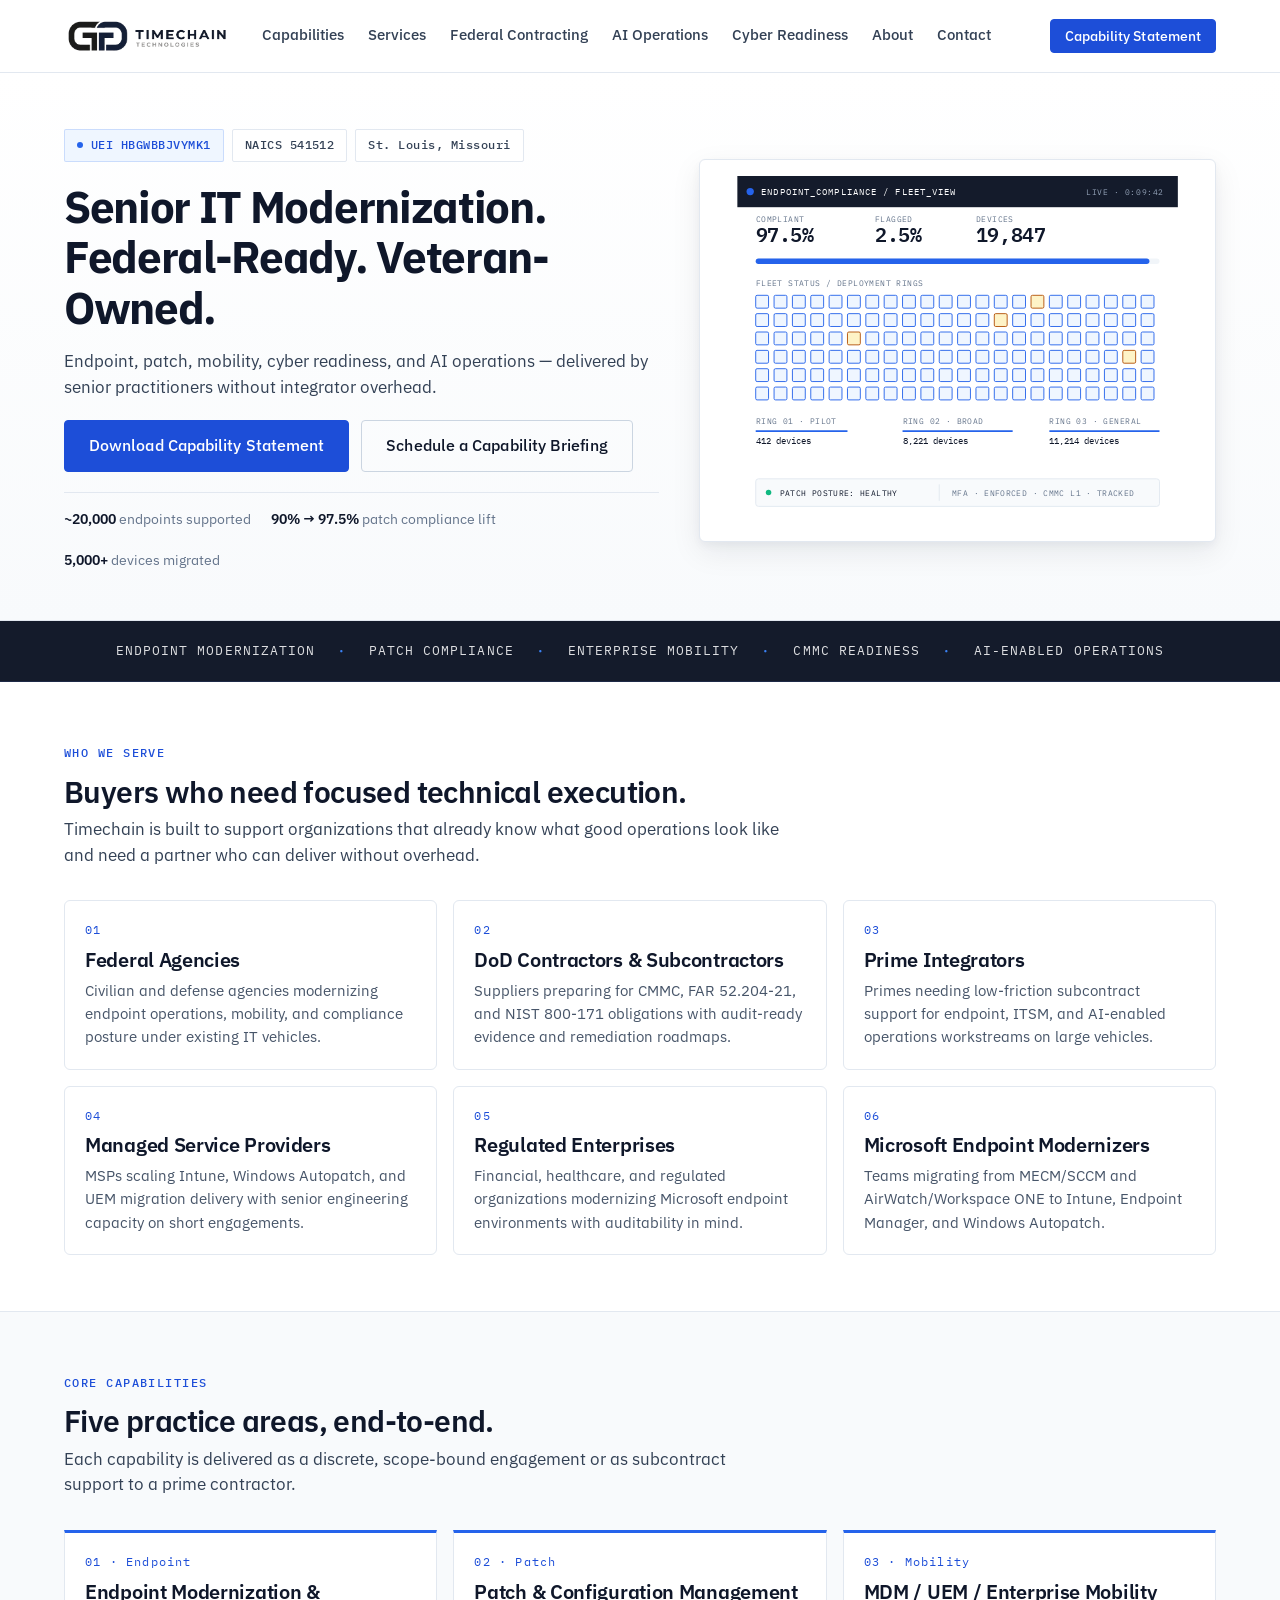
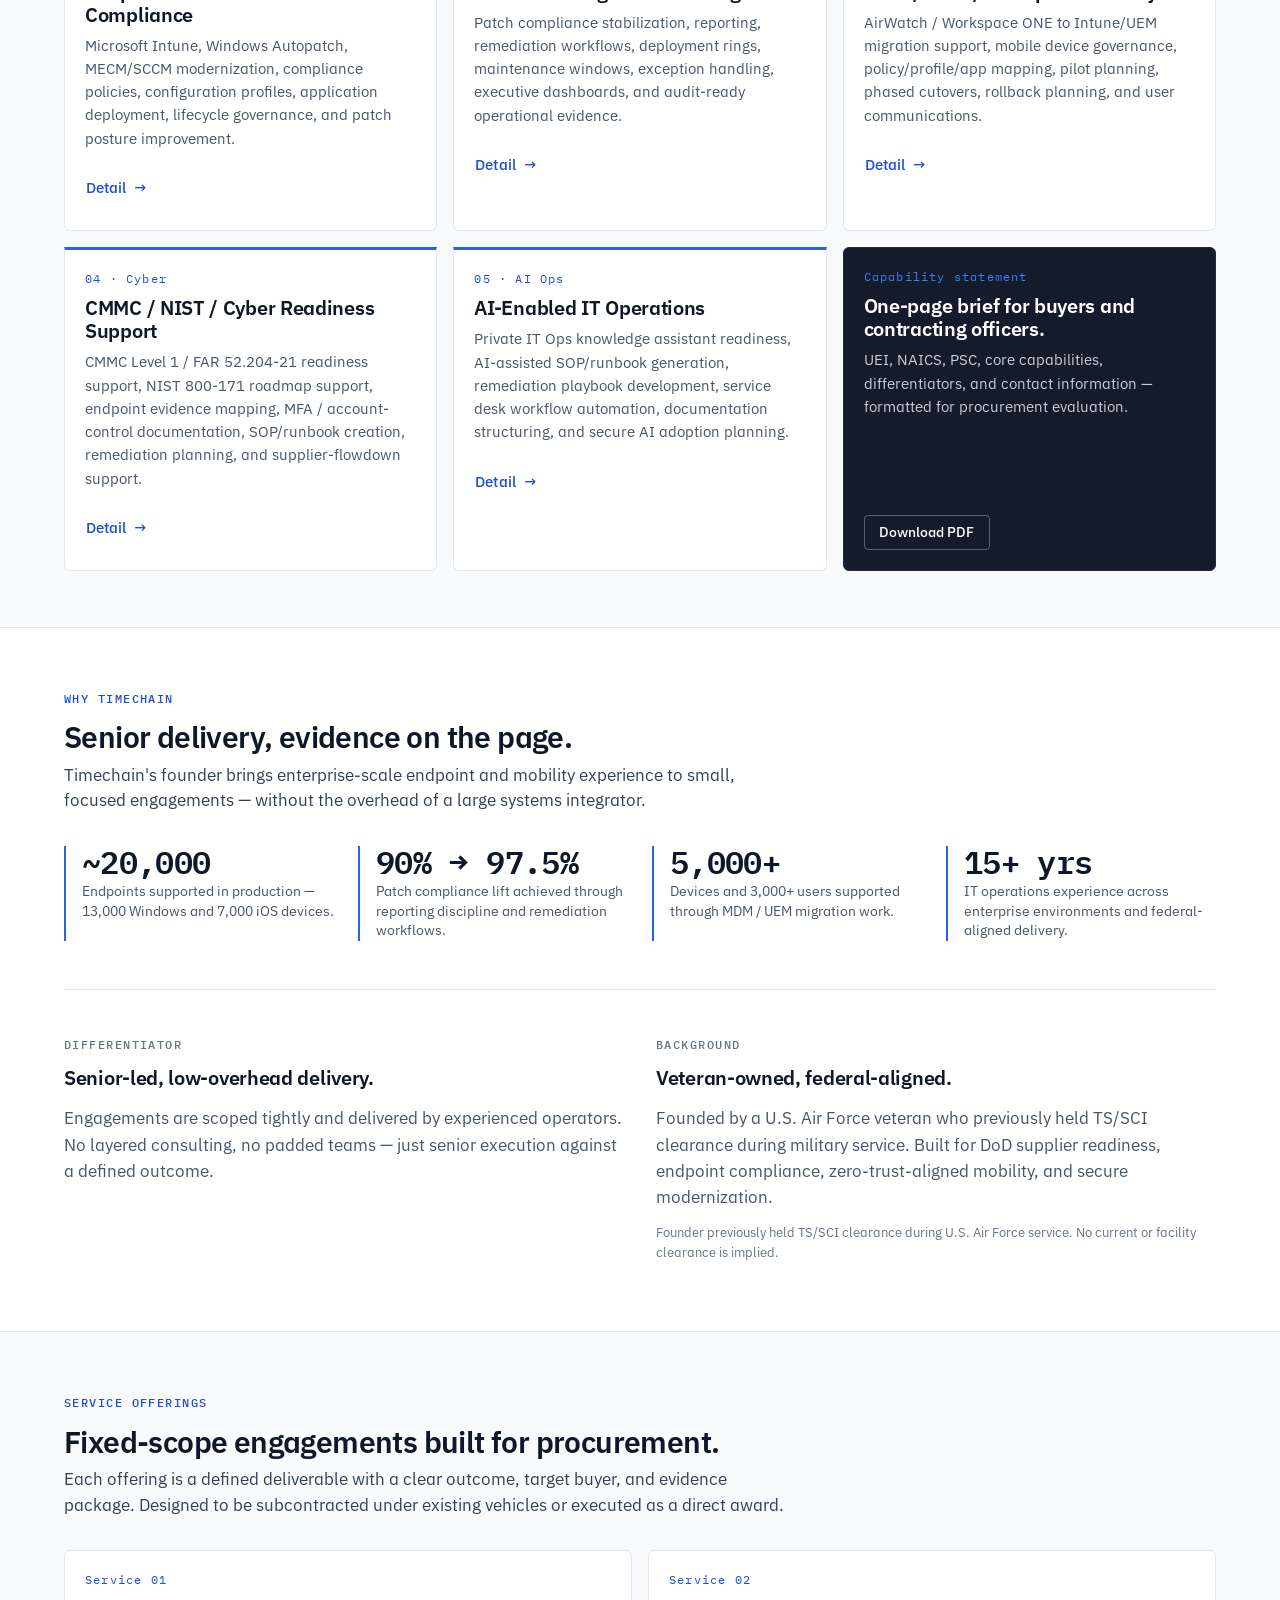
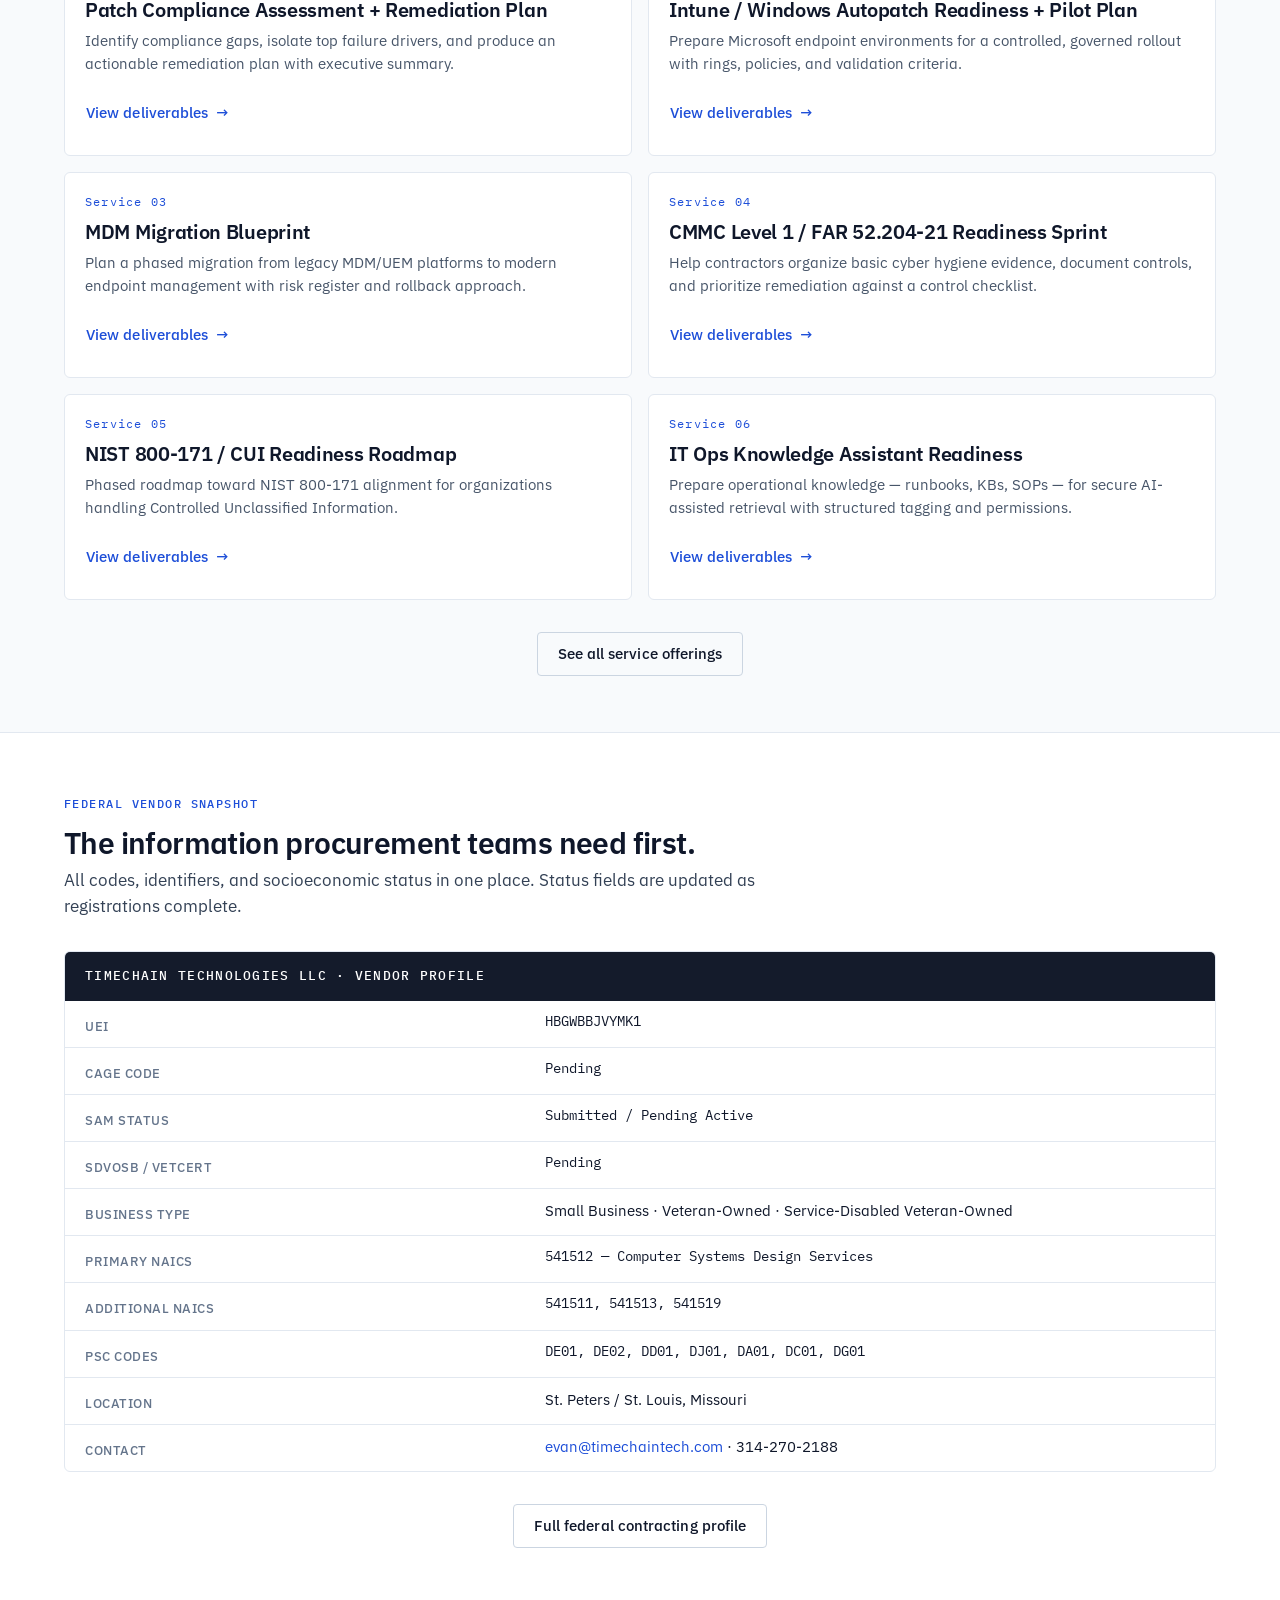
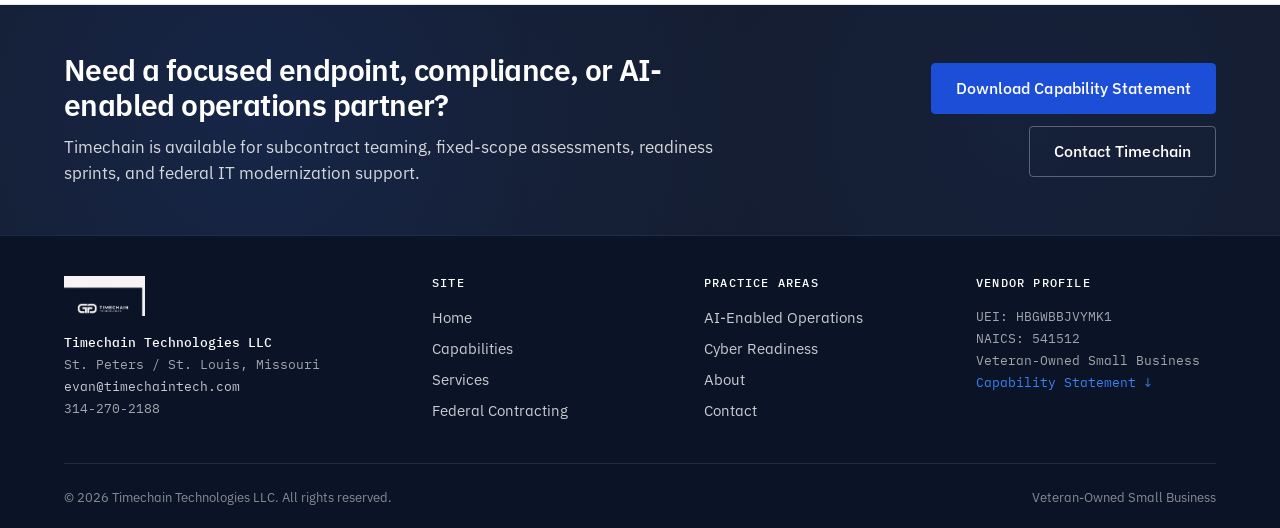
==== commit f5cabbf8: "Add files via upload" ====
--- a/index.html
+++ b/index.html
@@ -1,270 +1,563 @@
-<!DOCTYPE html>
+<!doctype html>
 <html lang="en">
 <head>
-    <meta charset="UTF-8">
-    <meta name="viewport" content="width=device-width, initial-scale=1.0">
-    <title>TimeChainTech - Building on Internet Capital Markets</title>
-
-    <!-- SEO Meta Tags -->
-    <meta name="description" content="TimeChainTech builds blockchain infrastructure on Bitcoin and Solana, leveraging internet capital markets as self-organizing databases for valuing information.">
-    <link rel="canonical" href="https://timechaintech.com/">
-
-    <!-- Open Graph / Facebook -->
-    <meta property="og:type" content="website">
-    <meta property="og:url" content="https://timechaintech.com/">
-    <meta property="og:title" content="TimeChainTech - Building on Internet Capital Markets">
-    <meta property="og:description" content="TimeChainTech builds blockchain infrastructure on Bitcoin and Solana, leveraging internet capital markets as self-organizing databases for valuing information.">
-    <meta property="og:image" content="https://timechaintech.com/og-image.png">
-
-    <!-- Twitter Card -->
-    <meta name="twitter:card" content="summary_large_image">
-    <meta name="twitter:url" content="https://timechaintech.com/">
-    <meta name="twitter:title" content="TimeChainTech - Building on Internet Capital Markets">
-    <meta name="twitter:description" content="TimeChainTech builds blockchain infrastructure on Bitcoin and Solana, leveraging internet capital markets as self-organizing databases for valuing information.">
-    <meta name="twitter:image" content="https://timechaintech.com/og-image.png">
-
-    <!-- Favicon -->
-    <link rel="icon" type="image/svg+xml" href="data:image/svg+xml,%3Csvg xmlns='http://www.w3.org/2000/svg' viewBox='0 0 32 32'%3E%3Crect fill='%231a1a1a' width='32' height='32' rx='6'/%3E%3Crect fill='%23f7931a' x='4' y='4' width='8' height='8' rx='2'/%3E%3Crect fill='%23f7931a' x='20' y='4' width='8' height='8' rx='2'/%3E%3Crect fill='%23f7931a' x='12' y='20' width='8' height='8' rx='2'/%3E%3Cline x1='8' y1='12' x2='8' y2='24' stroke='%23f7931a' stroke-width='2'/%3E%3Cline x1='24' y1='12' x2='24' y2='24' stroke='%23f7931a' stroke-width='2'/%3E%3Cline x1='8' y1='24' x2='12' y2='24' stroke='%23f7931a' stroke-width='2'/%3E%3Cline x1='20' y1='24' x2='24' y2='24' stroke='%23f7931a' stroke-width='2'/%3E%3C/svg%3E">
-    <link rel="preconnect" href="https://fonts.googleapis.com">
-    <link rel="preconnect" href="https://fonts.gstatic.com" crossorigin>
-    <link href="https://fonts.googleapis.com/css2?family=Playfair+Display:wght@400;500;600;700&family=JetBrains+Mono:wght@400;500&display=swap" rel="stylesheet">
-    <link rel="stylesheet" href="styles.css">
+  <meta charset="utf-8">
+  <meta name="viewport" content="width=device-width, initial-scale=1">
+  <title>Timechain Technologies — Secure IT Modernization for Federal, Defense, and Regulated Operations</title>
+  <meta name="description" content="Veteran-owned IT modernization firm delivering endpoint compliance, enterprise mobility, CMMC readiness, and AI-enabled operations to federal, defense, and regulated organizations. UEI HBGWBBJVYMK1.">
+  <meta name="theme-color" content="#141B2B">
+  <link rel="icon" type="image/png" href="assets/img/logo-icon.png">
+  <link rel="preconnect" href="https://fonts.googleapis.com">
+  <link rel="preconnect" href="https://fonts.gstatic.com" crossorigin>
+  <link href="https://fonts.googleapis.com/css2?family=IBM+Plex+Mono:wght@400;500&family=IBM+Plex+Sans:wght@400;500;600;700&display=swap" rel="stylesheet">
+  <link rel="stylesheet" href="assets/css/site.css">
 </head>
 <body>
-    <a href="#main-content" class="skip-link">Skip to main content</a>
-
-    <nav class="nav" role="navigation" aria-label="Main navigation">
-        <div class="nav-container">
-            <a href="index.html" class="logo" aria-label="TimeChainTech - Home">
-                <span class="logo-bracket" aria-hidden="true">[</span>
-                <span class="logo-text">TimeChainTech</span>
-                <span class="logo-bracket" aria-hidden="true">]</span>
-            </a>
-            <div class="nav-links" role="menubar">
-                <a href="index.html" class="nav-link active" role="menuitem" aria-current="page">HOME</a>
-                <a href="about.html" class="nav-link" role="menuitem">ABOUT</a>
-                <a href="solutions.html" class="nav-link" role="menuitem">SOLUTIONS</a>
-                <a href="requests.html" class="nav-link" role="menuitem">REQUESTS</a>
-                <a href="contact.html" class="nav-link" role="menuitem">CONTACT</a>
-            </div>
+
+<!-- ===== Top navigation ===== -->
+<header class="topbar">
+  <div class="container topbar__inner">
+    <a href="index.html" class="topbar__brand" aria-label="Timechain Technologies — Home">
+      <img src="assets/img/logo-horizontal.png" alt="Timechain Technologies">
+    </a>
+    <nav class="topbar__nav" aria-label="Primary">
+      <a href="capabilities.html">Capabilities</a>
+      <a href="services.html">Services</a>
+      <a href="federal-contracting.html">Federal Contracting</a>
+      <a href="ai-operations.html">AI Operations</a>
+      <a href="cmmc-cyber-readiness.html">Cyber Readiness</a>
+      <a href="about.html">About</a>
+      <a href="contact.html">Contact</a>
+    </nav>
+    <div class="topbar__cta">
+      <a href="assets/pdf/timechain-capability-statement.pdf" class="btn btn--primary btn--sm" download>Capability Statement</a>
+    </div>
+    <button class="topbar__burger" aria-label="Toggle navigation" aria-expanded="false">☰ Menu</button>
+  </div>
+</header>
+
+<!-- ===== Hero ===== -->
+<section class="hero">
+  <div class="container">
+    <div class="hero__grid">
+      <div>
+        <div class="badge-row hero__badges">
+          <span class="badge badge--accent badge--dot">UEI HBGWBBJVYMK1</span>
+          <span class="badge">NAICS 541512</span>
+          <span class="badge">St. Louis, Missouri</span>
         </div>
-    </nav>
-
-    <!-- Art Nouveau Decorative SVG -->
-    <svg class="nouveau-decoration" aria-hidden="true" viewBox="0 0 1440 200" preserveAspectRatio="none">
-        <path class="nouveau-curve" d="M0,100 Q360,0 720,100 T1440,100" fill="none" stroke="url(#goldGradient)" stroke-width="1"/>
-        <path class="nouveau-curve delay" d="M0,120 Q360,20 720,120 T1440,120" fill="none" stroke="url(#tealGradient)" stroke-width="0.5"/>
-        <defs>
-            <linearGradient id="goldGradient" x1="0%" y1="0%" x2="100%" y2="0%">
-                <stop offset="0%" style="stop-color:#D4AF37;stop-opacity:0.3"/>
-                <stop offset="50%" style="stop-color:#F4D03F;stop-opacity:0.6"/>
-                <stop offset="100%" style="stop-color:#D4AF37;stop-opacity:0.3"/>
-            </linearGradient>
-            <linearGradient id="tealGradient" x1="0%" y1="0%" x2="100%" y2="0%">
-                <stop offset="0%" style="stop-color:#2DD4BF;stop-opacity:0.2"/>
-                <stop offset="50%" style="stop-color:#5EEAD4;stop-opacity:0.4"/>
-                <stop offset="100%" style="stop-color:#2DD4BF;stop-opacity:0.2"/>
-            </linearGradient>
-        </defs>
-    </svg>
-
-    <main id="main-content" role="main">
-        <section class="hero" aria-labelledby="hero-title">
-            <div class="nouveau-corner top-left" aria-hidden="true"></div>
-            <div class="nouveau-corner top-right" aria-hidden="true"></div>
-            <div class="container">
-                <span class="hero-flourish" aria-hidden="true">✦</span>
-                <h1 id="hero-title" class="hero-title">Blockchain Infrastructure<br><em>for Tomorrow</em></h1>
-                <p class="hero-subtitle">Elegant solutions crafted on Bitcoin & Solana</p>
-                <a href="contact.html" class="btn btn-primary">
-                    <span>Begin Your Journey</span>
-                </a>
-            </div>
-            <div class="nouveau-corner bottom-left" aria-hidden="true"></div>
-            <div class="nouveau-corner bottom-right" aria-hidden="true"></div>
-        </section>
-
-        <!-- Wave Divider -->
-        <div class="wave-divider" aria-hidden="true">
-            <svg viewBox="0 0 1440 120" preserveAspectRatio="none">
-                <path d="M0,60 C240,120 480,0 720,60 C960,120 1200,0 1440,60 L1440,120 L0,120 Z" fill="url(#waveGradient)"/>
-                <path d="M0,80 Q360,20 720,80 T1440,80" fill="none" stroke="var(--gold)" stroke-width="0.5" opacity="0.3"/>
-                <defs>
-                    <linearGradient id="waveGradient" x1="0%" y1="0%" x2="0%" y2="100%">
-                        <stop offset="0%" style="stop-color:#0a0f1a;stop-opacity:0"/>
-                        <stop offset="100%" style="stop-color:#0a0f1a;stop-opacity:1"/>
-                    </linearGradient>
-                </defs>
-            </svg>
+        <h1>Senior IT Modernization. Federal-Ready. Veteran-Owned.</h1>
+        <p class="lead">Endpoint, patch, mobility, cyber readiness, and AI operations — delivered by senior practitioners without integrator overhead.</p>
+        <div class="btn-group hero__cta">
+          <a href="assets/pdf/timechain-capability-statement.pdf" class="btn btn--primary btn--lg" download>Download Capability Statement</a>
+          <a href="contact.html" class="btn btn--secondary btn--lg">Schedule a Capability Briefing</a>
         </div>
-
-        <section class="value-prop" aria-labelledby="value-prop-title">
-            <div class="container">
-                <div class="section-header">
-                    <span class="section-flourish" aria-hidden="true">❧</span>
-                    <h2 id="value-prop-title" class="section-title">Our Craft</h2>
-                    <span class="section-flourish flipped" aria-hidden="true">❧</span>
-                </div>
-                <div class="prop-grid" role="list" aria-label="Value propositions">
-                    <article class="nouveau-card" role="listitem">
-                        <div class="card-frame" aria-hidden="true">
-                            <span class="frame-corner tl"></span>
-                            <span class="frame-corner tr"></span>
-                            <span class="frame-corner bl"></span>
-                            <span class="frame-corner br"></span>
-                            <span class="frame-edge top"></span>
-                            <span class="frame-edge bottom"></span>
-                            <span class="frame-edge left"></span>
-                            <span class="frame-edge right"></span>
-                        </div>
-                        <div class="card-ornament top" aria-hidden="true"></div>
-                        <h3 class="prop-title">Self-Organizing Systems</h3>
-                        <p class="prop-text">
-                            Distributed databases that orchestrate themselves through elegant economic incentives.
-                        </p>
-                        <div class="card-ornament bottom" aria-hidden="true"></div>
-                    </article>
-                    <article class="nouveau-card" role="listitem">
-                        <div class="card-frame" aria-hidden="true">
-                            <span class="frame-corner tl"></span>
-                            <span class="frame-corner tr"></span>
-                            <span class="frame-corner bl"></span>
-                            <span class="frame-corner br"></span>
-                            <span class="frame-edge top"></span>
-                            <span class="frame-edge bottom"></span>
-                            <span class="frame-edge left"></span>
-                            <span class="frame-edge right"></span>
-                        </div>
-                        <div class="card-ornament top" aria-hidden="true"></div>
-                        <h3 class="prop-title">Information as Value</h3>
-                        <p class="prop-text">
-                            Where data transforms into verifiable, tradeable assets through transparent mechanisms.
-                        </p>
-                        <div class="card-ornament bottom" aria-hidden="true"></div>
-                    </article>
-                    <article class="nouveau-card" role="listitem">
-                        <div class="card-frame" aria-hidden="true">
-                            <span class="frame-corner tl"></span>
-                            <span class="frame-corner tr"></span>
-                            <span class="frame-corner bl"></span>
-                            <span class="frame-corner br"></span>
-                            <span class="frame-edge top"></span>
-                            <span class="frame-edge bottom"></span>
-                            <span class="frame-edge left"></span>
-                            <span class="frame-edge right"></span>
-                        </div>
-                        <div class="card-ornament top" aria-hidden="true"></div>
-                        <h3 class="prop-title">Artful Innovation</h3>
-                        <p class="prop-text">
-                            Bridging infrastructure with real-world applications through meticulous engineering.
-                        </p>
-                        <div class="card-ornament bottom" aria-hidden="true"></div>
-                    </article>
-                </div>
-            </div>
-        </section>
-
-        <!-- Ornate Divider -->
-        <div class="ornate-divider" aria-hidden="true">
-            <span class="divider-line"></span>
-            <span class="divider-ornament">✦</span>
-            <span class="divider-line"></span>
+        <div class="hero__meta">
+          <span><strong>~20,000</strong> endpoints supported</span>
+          <span><strong>90% → 97.5%</strong> patch compliance lift</span>
+          <span><strong>5,000+</strong> devices migrated</span>
         </div>
-
-        <!-- Interactive Blockchain Section -->
-        <section class="interactive-section" aria-labelledby="interactive-title">
-            <div class="container">
-                <div class="section-header">
-                    <span class="section-flourish" aria-hidden="true">❧</span>
-                    <h2 id="interactive-title" class="section-title">Experience the Timechain</h2>
-                    <span class="section-flourish flipped" aria-hidden="true">❧</span>
-                </div>
-
-                <!-- Live Hash Visualizer -->
-                <div id="hash-visualizer" class="hash-visualizer">
-                    <h4>🔐 SHA-256 Hash Visualizer</h4>
-                    <p class="hash-label">Type anything to see its cryptographic hash:</p>
-                    <input type="text" class="hash-input" placeholder="Enter text to hash..." value="TimeChainTech">
-                    <p class="hash-label">SHA-256 Output:</p>
-                    <div class="hash-output">Computing...</div>
-                </div>
-
-                <!-- Animated Timechain -->
-                <div class="timechain-wrapper">
-                    <h4 style="font-family: var(--font-serif); color: var(--gold); margin-bottom: 1rem; text-align: center;">⛓️ Live Timechain Visualization</h4>
-                    <div id="timechain-visual" class="timechain-visual"></div>
-                </div>
-
-                <!-- Block Counter -->
-                <div id="block-counter" class="block-counter"></div>
-
-                <!-- Satoshi Quote -->
-                <div class="quote-container">
-                    <p id="satoshi-quote"></p>
-                    <p class="quote-attribution">— Satoshi Nakamoto</p>
-                </div>
-            </div>
-        </section>
-
-        <!-- Ornate Divider -->
-        <div class="ornate-divider" aria-hidden="true">
-            <span class="divider-line"></span>
-            <span class="divider-ornament">✧</span>
-            <span class="divider-line"></span>
+      </div>
+      <div class="hero__visual" aria-hidden="true">
+        <!-- Abstract secure endpoint operations panel -->
+        <svg class="hero-visual-svg" viewBox="0 0 480 380" xmlns="http://www.w3.org/2000/svg">
+          <!-- Header bar -->
+          <rect x="0" y="0" width="480" height="34" fill="#141B2B"/>
+          <circle cx="14" cy="17" r="4" fill="#2563EB"/>
+          <text x="26" y="21" font-family="IBM Plex Mono, monospace" font-size="10" fill="#FFFFFF" letter-spacing="1.2">ENDPOINT_COMPLIANCE / FLEET_VIEW</text>
+          <text x="380" y="21" font-family="IBM Plex Mono, monospace" font-size="9" fill="#94A3B8" letter-spacing="0.6">LIVE · 0:09:42</text>
+
+          <!-- Sub-header metrics -->
+          <g transform="translate(20, 50)">
+            <text class="label" x="0" y="0">COMPLIANT</text>
+            <text x="0" y="22" font-family="IBM Plex Mono, monospace" font-size="22" font-weight="600" fill="#0F172A" letter-spacing="-0.5">97.5%</text>
+
+            <text class="label" x="130" y="0">FLAGGED</text>
+            <text x="130" y="22" font-family="IBM Plex Mono, monospace" font-size="22" font-weight="600" fill="#0F172A" letter-spacing="-0.5">2.5%</text>
+
+            <text class="label" x="240" y="0">DEVICES</text>
+            <text x="240" y="22" font-family="IBM Plex Mono, monospace" font-size="22" font-weight="600" fill="#0F172A" letter-spacing="-0.5">19,847</text>
+          </g>
+
+          <!-- Compliance meter bar -->
+          <g transform="translate(20, 90)">
+            <rect class="meter-bar" x="0" y="0" width="440" height="6" rx="3"/>
+            <rect class="meter-fill" x="0" y="0" width="429" height="6" rx="3"/>
+          </g>
+
+          <!-- Endpoint grid label -->
+          <text class="label" x="20" y="120">FLEET STATUS / DEPLOYMENT RINGS</text>
+
+          <!-- Endpoint grid: 12 cols × 5 rows = 60 dots -->
+          <g transform="translate(20, 130)">
+            <!-- generated below -->
+          </g>
+
+          <!-- Endpoint grid generated -->
+          <g transform="translate(20, 130)">
+            <!-- Row 1 -->
+            <rect class="endpoint compliant" x="0"   y="0"  width="14" height="14" rx="1.5"/>
+            <rect class="endpoint compliant" x="20"  y="0"  width="14" height="14" rx="1.5"/>
+            <rect class="endpoint compliant" x="40"  y="0"  width="14" height="14" rx="1.5"/>
+            <rect class="endpoint compliant" x="60"  y="0"  width="14" height="14" rx="1.5"/>
+            <rect class="endpoint compliant" x="80"  y="0"  width="14" height="14" rx="1.5"/>
+            <rect class="endpoint compliant" x="100" y="0"  width="14" height="14" rx="1.5"/>
+            <rect class="endpoint compliant" x="120" y="0"  width="14" height="14" rx="1.5"/>
+            <rect class="endpoint compliant" x="140" y="0"  width="14" height="14" rx="1.5"/>
+            <rect class="endpoint compliant" x="160" y="0"  width="14" height="14" rx="1.5"/>
+            <rect class="endpoint compliant" x="180" y="0"  width="14" height="14" rx="1.5"/>
+            <rect class="endpoint compliant" x="200" y="0"  width="14" height="14" rx="1.5"/>
+            <rect class="endpoint compliant" x="220" y="0"  width="14" height="14" rx="1.5"/>
+            <rect class="endpoint compliant" x="240" y="0"  width="14" height="14" rx="1.5"/>
+            <rect class="endpoint compliant" x="260" y="0"  width="14" height="14" rx="1.5"/>
+            <rect class="endpoint compliant" x="280" y="0"  width="14" height="14" rx="1.5"/>
+            <rect class="endpoint flagged"   x="300" y="0"  width="14" height="14" rx="1.5"/>
+            <rect class="endpoint compliant" x="320" y="0"  width="14" height="14" rx="1.5"/>
+            <rect class="endpoint compliant" x="340" y="0"  width="14" height="14" rx="1.5"/>
+            <rect class="endpoint compliant" x="360" y="0"  width="14" height="14" rx="1.5"/>
+            <rect class="endpoint compliant" x="380" y="0"  width="14" height="14" rx="1.5"/>
+            <rect class="endpoint compliant" x="400" y="0"  width="14" height="14" rx="1.5"/>
+            <rect class="endpoint compliant" x="420" y="0"  width="14" height="14" rx="1.5"/>
+            <!-- Row 2 -->
+            <rect class="endpoint compliant" x="0"   y="20" width="14" height="14" rx="1.5"/>
+            <rect class="endpoint compliant" x="20"  y="20" width="14" height="14" rx="1.5"/>
+            <rect class="endpoint compliant" x="40"  y="20" width="14" height="14" rx="1.5"/>
+            <rect class="endpoint compliant" x="60"  y="20" width="14" height="14" rx="1.5"/>
+            <rect class="endpoint compliant" x="80"  y="20" width="14" height="14" rx="1.5"/>
+            <rect class="endpoint compliant" x="100" y="20" width="14" height="14" rx="1.5"/>
+            <rect class="endpoint compliant" x="120" y="20" width="14" height="14" rx="1.5"/>
+            <rect class="endpoint compliant" x="140" y="20" width="14" height="14" rx="1.5"/>
+            <rect class="endpoint compliant" x="160" y="20" width="14" height="14" rx="1.5"/>
+            <rect class="endpoint compliant" x="180" y="20" width="14" height="14" rx="1.5"/>
+            <rect class="endpoint compliant" x="200" y="20" width="14" height="14" rx="1.5"/>
+            <rect class="endpoint compliant" x="220" y="20" width="14" height="14" rx="1.5"/>
+            <rect class="endpoint compliant" x="240" y="20" width="14" height="14" rx="1.5"/>
+            <rect class="endpoint flagged"   x="260" y="20" width="14" height="14" rx="1.5"/>
+            <rect class="endpoint compliant" x="280" y="20" width="14" height="14" rx="1.5"/>
+            <rect class="endpoint compliant" x="300" y="20" width="14" height="14" rx="1.5"/>
+            <rect class="endpoint compliant" x="320" y="20" width="14" height="14" rx="1.5"/>
+            <rect class="endpoint compliant" x="340" y="20" width="14" height="14" rx="1.5"/>
+            <rect class="endpoint compliant" x="360" y="20" width="14" height="14" rx="1.5"/>
+            <rect class="endpoint compliant" x="380" y="20" width="14" height="14" rx="1.5"/>
+            <rect class="endpoint compliant" x="400" y="20" width="14" height="14" rx="1.5"/>
+            <rect class="endpoint compliant" x="420" y="20" width="14" height="14" rx="1.5"/>
+            <!-- Row 3 -->
+            <rect class="endpoint compliant" x="0"   y="40" width="14" height="14" rx="1.5"/>
+            <rect class="endpoint compliant" x="20"  y="40" width="14" height="14" rx="1.5"/>
+            <rect class="endpoint compliant" x="40"  y="40" width="14" height="14" rx="1.5"/>
+            <rect class="endpoint compliant" x="60"  y="40" width="14" height="14" rx="1.5"/>
+            <rect class="endpoint compliant" x="80"  y="40" width="14" height="14" rx="1.5"/>
+            <rect class="endpoint flagged"   x="100" y="40" width="14" height="14" rx="1.5"/>
+            <rect class="endpoint compliant" x="120" y="40" width="14" height="14" rx="1.5"/>
+            <rect class="endpoint compliant" x="140" y="40" width="14" height="14" rx="1.5"/>
+            <rect class="endpoint compliant" x="160" y="40" width="14" height="14" rx="1.5"/>
+            <rect class="endpoint compliant" x="180" y="40" width="14" height="14" rx="1.5"/>
+            <rect class="endpoint compliant" x="200" y="40" width="14" height="14" rx="1.5"/>
+            <rect class="endpoint compliant" x="220" y="40" width="14" height="14" rx="1.5"/>
+            <rect class="endpoint compliant" x="240" y="40" width="14" height="14" rx="1.5"/>
+            <rect class="endpoint compliant" x="260" y="40" width="14" height="14" rx="1.5"/>
+            <rect class="endpoint compliant" x="280" y="40" width="14" height="14" rx="1.5"/>
+            <rect class="endpoint compliant" x="300" y="40" width="14" height="14" rx="1.5"/>
+            <rect class="endpoint compliant" x="320" y="40" width="14" height="14" rx="1.5"/>
+            <rect class="endpoint compliant" x="340" y="40" width="14" height="14" rx="1.5"/>
+            <rect class="endpoint compliant" x="360" y="40" width="14" height="14" rx="1.5"/>
+            <rect class="endpoint compliant" x="380" y="40" width="14" height="14" rx="1.5"/>
+            <rect class="endpoint compliant" x="400" y="40" width="14" height="14" rx="1.5"/>
+            <rect class="endpoint compliant" x="420" y="40" width="14" height="14" rx="1.5"/>
+            <!-- Row 4 -->
+            <rect class="endpoint compliant" x="0"   y="60" width="14" height="14" rx="1.5"/>
+            <rect class="endpoint compliant" x="20"  y="60" width="14" height="14" rx="1.5"/>
+            <rect class="endpoint compliant" x="40"  y="60" width="14" height="14" rx="1.5"/>
+            <rect class="endpoint compliant" x="60"  y="60" width="14" height="14" rx="1.5"/>
+            <rect class="endpoint compliant" x="80"  y="60" width="14" height="14" rx="1.5"/>
+            <rect class="endpoint compliant" x="100" y="60" width="14" height="14" rx="1.5"/>
+            <rect class="endpoint compliant" x="120" y="60" width="14" height="14" rx="1.5"/>
+            <rect class="endpoint compliant" x="140" y="60" width="14" height="14" rx="1.5"/>
+            <rect class="endpoint compliant" x="160" y="60" width="14" height="14" rx="1.5"/>
+            <rect class="endpoint compliant" x="180" y="60" width="14" height="14" rx="1.5"/>
+            <rect class="endpoint compliant" x="200" y="60" width="14" height="14" rx="1.5"/>
+            <rect class="endpoint compliant" x="220" y="60" width="14" height="14" rx="1.5"/>
+            <rect class="endpoint compliant" x="240" y="60" width="14" height="14" rx="1.5"/>
+            <rect class="endpoint compliant" x="260" y="60" width="14" height="14" rx="1.5"/>
+            <rect class="endpoint compliant" x="280" y="60" width="14" height="14" rx="1.5"/>
+            <rect class="endpoint compliant" x="300" y="60" width="14" height="14" rx="1.5"/>
+            <rect class="endpoint compliant" x="320" y="60" width="14" height="14" rx="1.5"/>
+            <rect class="endpoint compliant" x="340" y="60" width="14" height="14" rx="1.5"/>
+            <rect class="endpoint compliant" x="360" y="60" width="14" height="14" rx="1.5"/>
+            <rect class="endpoint compliant" x="380" y="60" width="14" height="14" rx="1.5"/>
+            <rect class="endpoint flagged"   x="400" y="60" width="14" height="14" rx="1.5"/>
+            <rect class="endpoint compliant" x="420" y="60" width="14" height="14" rx="1.5"/>
+            <!-- Row 5 -->
+            <rect class="endpoint compliant" x="0"   y="80" width="14" height="14" rx="1.5"/>
+            <rect class="endpoint compliant" x="20"  y="80" width="14" height="14" rx="1.5"/>
+            <rect class="endpoint compliant" x="40"  y="80" width="14" height="14" rx="1.5"/>
+            <rect class="endpoint compliant" x="60"  y="80" width="14" height="14" rx="1.5"/>
+            <rect class="endpoint compliant" x="80"  y="80" width="14" height="14" rx="1.5"/>
+            <rect class="endpoint compliant" x="100" y="80" width="14" height="14" rx="1.5"/>
+            <rect class="endpoint compliant" x="120" y="80" width="14" height="14" rx="1.5"/>
+            <rect class="endpoint compliant" x="140" y="80" width="14" height="14" rx="1.5"/>
+            <rect class="endpoint compliant" x="160" y="80" width="14" height="14" rx="1.5"/>
+            <rect class="endpoint compliant" x="180" y="80" width="14" height="14" rx="1.5"/>
+            <rect class="endpoint compliant" x="200" y="80" width="14" height="14" rx="1.5"/>
+            <rect class="endpoint compliant" x="220" y="80" width="14" height="14" rx="1.5"/>
+            <rect class="endpoint compliant" x="240" y="80" width="14" height="14" rx="1.5"/>
+            <rect class="endpoint compliant" x="260" y="80" width="14" height="14" rx="1.5"/>
+            <rect class="endpoint compliant" x="280" y="80" width="14" height="14" rx="1.5"/>
+            <rect class="endpoint compliant" x="300" y="80" width="14" height="14" rx="1.5"/>
+            <rect class="endpoint compliant" x="320" y="80" width="14" height="14" rx="1.5"/>
+            <rect class="endpoint compliant" x="340" y="80" width="14" height="14" rx="1.5"/>
+            <rect class="endpoint compliant" x="360" y="80" width="14" height="14" rx="1.5"/>
+            <rect class="endpoint compliant" x="380" y="80" width="14" height="14" rx="1.5"/>
+            <rect class="endpoint compliant" x="400" y="80" width="14" height="14" rx="1.5"/>
+            <rect class="endpoint compliant" x="420" y="80" width="14" height="14" rx="1.5"/>
+            <!-- Row 6 -->
+            <rect class="endpoint compliant" x="0"   y="100" width="14" height="14" rx="1.5"/>
+            <rect class="endpoint compliant" x="20"  y="100" width="14" height="14" rx="1.5"/>
+            <rect class="endpoint compliant" x="40"  y="100" width="14" height="14" rx="1.5"/>
+            <rect class="endpoint compliant" x="60"  y="100" width="14" height="14" rx="1.5"/>
+            <rect class="endpoint compliant" x="80"  y="100" width="14" height="14" rx="1.5"/>
+            <rect class="endpoint compliant" x="100" y="100" width="14" height="14" rx="1.5"/>
+            <rect class="endpoint compliant" x="120" y="100" width="14" height="14" rx="1.5"/>
+            <rect class="endpoint compliant" x="140" y="100" width="14" height="14" rx="1.5"/>
+            <rect class="endpoint compliant" x="160" y="100" width="14" height="14" rx="1.5"/>
+            <rect class="endpoint compliant" x="180" y="100" width="14" height="14" rx="1.5"/>
+            <rect class="endpoint compliant" x="200" y="100" width="14" height="14" rx="1.5"/>
+            <rect class="endpoint compliant" x="220" y="100" width="14" height="14" rx="1.5"/>
+            <rect class="endpoint compliant" x="240" y="100" width="14" height="14" rx="1.5"/>
+            <rect class="endpoint compliant" x="260" y="100" width="14" height="14" rx="1.5"/>
+            <rect class="endpoint compliant" x="280" y="100" width="14" height="14" rx="1.5"/>
+            <rect class="endpoint compliant" x="300" y="100" width="14" height="14" rx="1.5"/>
+            <rect class="endpoint compliant" x="320" y="100" width="14" height="14" rx="1.5"/>
+            <rect class="endpoint compliant" x="340" y="100" width="14" height="14" rx="1.5"/>
+            <rect class="endpoint compliant" x="360" y="100" width="14" height="14" rx="1.5"/>
+            <rect class="endpoint compliant" x="380" y="100" width="14" height="14" rx="1.5"/>
+            <rect class="endpoint compliant" x="400" y="100" width="14" height="14" rx="1.5"/>
+            <rect class="endpoint compliant" x="420" y="100" width="14" height="14" rx="1.5"/>
+          </g>
+
+          <!-- Bottom labels: deployment rings -->
+          <g transform="translate(20, 270)">
+            <text class="label" x="0" y="0">RING 01 · PILOT</text>
+            <line x1="0" y1="8" x2="100" y2="8" stroke="#2563EB" stroke-width="2"/>
+            <text x="0" y="22" font-family="IBM Plex Mono, monospace" font-size="10" fill="#0F172A">412 devices</text>
+
+            <text class="label" x="160" y="0">RING 02 · BROAD</text>
+            <line x1="160" y1="8" x2="280" y2="8" stroke="#2563EB" stroke-width="2"/>
+            <text x="160" y="22" font-family="IBM Plex Mono, monospace" font-size="10" fill="#0F172A">8,221 devices</text>
+
+            <text class="label" x="320" y="0">RING 03 · GENERAL</text>
+            <line x1="320" y1="8" x2="440" y2="8" stroke="#2563EB" stroke-width="2"/>
+            <text x="320" y="22" font-family="IBM Plex Mono, monospace" font-size="10" fill="#0F172A">11,214 devices</text>
+          </g>
+
+          <!-- Bottom status row -->
+          <g transform="translate(20, 330)">
+            <rect x="0" y="0" width="440" height="30" rx="3" fill="#F8FAFC" stroke="#E2E8F0"/>
+            <circle cx="14" cy="15" r="3" fill="#10B981"/>
+            <text x="26" y="19" font-family="IBM Plex Mono, monospace" font-size="9" fill="#0F172A" letter-spacing="0.4">PATCH POSTURE: HEALTHY</text>
+            <line x1="200" y1="6" x2="200" y2="24" stroke="#E2E8F0"/>
+            <text x="214" y="19" font-family="IBM Plex Mono, monospace" font-size="9" fill="#64748B" letter-spacing="0.4">MFA · ENFORCED   ·   CMMC L1 · TRACKED</text>
+          </g>
+        </svg>
+      </div>
+    </div>
+  </div>
+</section>
+
+<!-- ===== Trust strip ===== -->
+<div class="trust-strip">
+  <div class="container">
+    <div class="trust-strip__items">
+      <span>Endpoint Modernization</span>
+      <span>Patch Compliance</span>
+      <span>Enterprise Mobility</span>
+      <span>CMMC Readiness</span>
+      <span>AI-Enabled Operations</span>
+    </div>
+  </div>
+</div>
+
+<!-- ===== Who we serve ===== -->
+<section class="section">
+  <div class="container">
+    <div class="section-head">
+      <span class="eyebrow">Who we serve</span>
+      <h2>Buyers who need focused technical execution.</h2>
+      <p class="lead">Timechain is built to support organizations that already know what good operations look like and need a partner who can deliver without overhead.</p>
+    </div>
+    <div class="cards cards--3">
+      <div class="card">
+        <div class="card__num">01</div>
+        <h3>Federal Agencies</h3>
+        <p>Civilian and defense agencies modernizing endpoint operations, mobility, and compliance posture under existing IT vehicles.</p>
+      </div>
+      <div class="card">
+        <div class="card__num">02</div>
+        <h3>DoD Contractors &amp; Subcontractors</h3>
+        <p>Suppliers preparing for CMMC, FAR 52.204-21, and NIST 800-171 obligations with audit-ready evidence and remediation roadmaps.</p>
+      </div>
+      <div class="card">
+        <div class="card__num">03</div>
+        <h3>Prime Integrators</h3>
+        <p>Primes needing low-friction subcontract support for endpoint, ITSM, and AI-enabled operations workstreams on large vehicles.</p>
+      </div>
+      <div class="card">
+        <div class="card__num">04</div>
+        <h3>Managed Service Providers</h3>
+        <p>MSPs scaling Intune, Windows Autopatch, and UEM migration delivery with senior engineering capacity on short engagements.</p>
+      </div>
+      <div class="card">
+        <div class="card__num">05</div>
+        <h3>Regulated Enterprises</h3>
+        <p>Financial, healthcare, and regulated organizations modernizing Microsoft endpoint environments with auditability in mind.</p>
+      </div>
+      <div class="card">
+        <div class="card__num">06</div>
+        <h3>Microsoft Endpoint Modernizers</h3>
+        <p>Teams migrating from MECM/SCCM and AirWatch/Workspace ONE to Intune, Endpoint Manager, and Windows Autopatch.</p>
+      </div>
+    </div>
+  </div>
+</section>
+
+<!-- ===== Core capabilities ===== -->
+<section class="section section--subtle">
+  <div class="container">
+    <div class="section-head">
+      <span class="eyebrow">Core capabilities</span>
+      <h2>Five practice areas, end-to-end.</h2>
+      <p class="lead">Each capability is delivered as a discrete, scope-bound engagement or as subcontract support to a prime contractor.</p>
+    </div>
+    <div class="cards cards--3">
+      <div class="card card--accent-line">
+        <div class="card__num">01 · Endpoint</div>
+        <h3>Endpoint Modernization &amp; Compliance</h3>
+        <p>Microsoft Intune, Windows Autopatch, MECM/SCCM modernization, compliance policies, configuration profiles, application deployment, lifecycle governance, and patch posture improvement.</p>
+        <div style="margin-top: var(--sp-4);"><a href="capabilities.html#endpoint" class="btn btn--ghost">Detail</a></div>
+      </div>
+      <div class="card card--accent-line">
+        <div class="card__num">02 · Patch</div>
+        <h3>Patch &amp; Configuration Management</h3>
+        <p>Patch compliance stabilization, reporting, remediation workflows, deployment rings, maintenance windows, exception handling, executive dashboards, and audit-ready operational evidence.</p>
+        <div style="margin-top: var(--sp-4);"><a href="capabilities.html#patch" class="btn btn--ghost">Detail</a></div>
+      </div>
+      <div class="card card--accent-line">
+        <div class="card__num">03 · Mobility</div>
+        <h3>MDM / UEM / Enterprise Mobility</h3>
+        <p>AirWatch / Workspace ONE to Intune/UEM migration support, mobile device governance, policy/profile/app mapping, pilot planning, phased cutovers, rollback planning, and user communications.</p>
+        <div style="margin-top: var(--sp-4);"><a href="capabilities.html#mobility" class="btn btn--ghost">Detail</a></div>
+      </div>
+      <div class="card card--accent-line">
+        <div class="card__num">04 · Cyber</div>
+        <h3>CMMC / NIST / Cyber Readiness Support</h3>
+        <p>CMMC Level 1 / FAR 52.204-21 readiness support, NIST 800-171 roadmap support, endpoint evidence mapping, MFA / account-control documentation, SOP/runbook creation, remediation planning, and supplier-flowdown support.</p>
+        <div style="margin-top: var(--sp-4);"><a href="cmmc-cyber-readiness.html" class="btn btn--ghost">Detail</a></div>
+      </div>
+      <div class="card card--accent-line">
+        <div class="card__num">05 · AI Ops</div>
+        <h3>AI-Enabled IT Operations</h3>
+        <p>Private IT Ops knowledge assistant readiness, AI-assisted SOP/runbook generation, remediation playbook development, service desk workflow automation, documentation structuring, and secure AI adoption planning.</p>
+        <div style="margin-top: var(--sp-4);"><a href="ai-operations.html" class="btn btn--ghost">Detail</a></div>
+      </div>
+      <div class="card card--inverse" style="display: flex; flex-direction: column; justify-content: space-between;">
+        <div>
+          <div class="card__num" style="color: var(--accent-400);">Capability statement</div>
+          <h3>One-page brief for buyers and contracting officers.</h3>
+          <p>UEI, NAICS, PSC, core capabilities, differentiators, and contact information — formatted for procurement evaluation.</p>
         </div>
-
-        <section class="cta-section" aria-labelledby="cta-title">
-            <div class="container">
-                <span class="cta-flourish" aria-hidden="true">✧</span>
-                <h2 id="cta-title" class="cta-title">Ready to Create Together?</h2>
-                <a href="contact.html" class="btn btn-primary">
-                    <span>Start a Conversation</span>
-                </a>
-            </div>
-        </section>
-    </main>
-
-    <!-- Footer Ornament -->
-    <div class="footer-ornament" aria-hidden="true">
-        <svg viewBox="0 0 200 50" preserveAspectRatio="xMidYMid meet">
-            <path d="M0,25 Q50,0 100,25 T200,25" fill="none" stroke="url(#footerGold)" stroke-width="1"/>
-            <circle cx="100" cy="25" r="4" fill="var(--gold)" opacity="0.6"/>
-            <circle cx="60" cy="20" r="2" fill="var(--teal)" opacity="0.4"/>
-            <circle cx="140" cy="20" r="2" fill="var(--teal)" opacity="0.4"/>
-            <defs>
-                <linearGradient id="footerGold" x1="0%" y1="0%" x2="100%" y2="0%">
-                    <stop offset="0%" style="stop-color:#D4AF37;stop-opacity:0"/>
-                    <stop offset="50%" style="stop-color:#D4AF37;stop-opacity:0.6"/>
-                    <stop offset="100%" style="stop-color:#D4AF37;stop-opacity:0"/>
-                </linearGradient>
-            </defs>
-        </svg>
-    </div>
-
-    <footer class="footer" role="contentinfo" aria-label="Site footer">
-        <div class="container">
-            <div class="footer-content">
-                <div class="footer-left">
-                    <div class="footer-logo" aria-hidden="true">
-                        <span class="logo-bracket">[</span>
-                        <span class="logo-text">TimeChainTech</span>
-                        <span class="logo-bracket">]</span>
-                    </div>
-                </div>
-                <div class="footer-right">
-                    <nav class="footer-links" aria-label="Footer navigation">
-                        <a href="about.html">About</a>
-                        <a href="solutions.html">Solutions</a>
-                        <a href="contact.html">Contact</a>
-                    </nav>
-                </div>
-            </div>
-            <div class="footer-bottom">
-                <p>&copy; 2025 TimeChainTech</p>
-            </div>
+        <a href="assets/pdf/timechain-capability-statement.pdf" class="btn btn--on-dark btn--sm" style="align-self: flex-start; margin-top: var(--sp-5);" download>Download PDF</a>
+      </div>
+    </div>
+  </div>
+</section>
+
+<!-- ===== Why Timechain ===== -->
+<section class="section">
+  <div class="container">
+    <div class="section-head">
+      <span class="eyebrow">Why Timechain</span>
+      <h2>Senior delivery, evidence on the page.</h2>
+      <p class="lead">Timechain's founder brings enterprise-scale endpoint and mobility experience to small, focused engagements — without the overhead of a large systems integrator.</p>
+    </div>
+    <div class="stats">
+      <div class="stat">
+        <div class="stat__num">~20,000</div>
+        <div class="stat__label">Endpoints supported in production — 13,000 Windows and 7,000 iOS devices.</div>
+      </div>
+      <div class="stat">
+        <div class="stat__num">90% → 97.5%</div>
+        <div class="stat__label">Patch compliance lift achieved through reporting discipline and remediation workflows.</div>
+      </div>
+      <div class="stat">
+        <div class="stat__num">5,000+</div>
+        <div class="stat__label">Devices and 3,000+ users supported through MDM / UEM migration work.</div>
+      </div>
+      <div class="stat">
+        <div class="stat__num">15+ yrs</div>
+        <div class="stat__label">IT operations experience across enterprise environments and federal-aligned delivery.</div>
+      </div>
+    </div>
+    <div style="margin-top: var(--sp-12); display: grid; grid-template-columns: 1fr 1fr; gap: var(--sp-8); border-top: 1px solid var(--border); padding-top: var(--sp-10);" class="why-grid">
+      <div>
+        <span class="eyebrow eyebrow--muted">Differentiator</span>
+        <h3>Senior-led, low-overhead delivery.</h3>
+        <p>Engagements are scoped tightly and delivered by experienced operators. No layered consulting, no padded teams — just senior execution against a defined outcome.</p>
+      </div>
+      <div>
+        <span class="eyebrow eyebrow--muted">Background</span>
+        <h3>Veteran-owned, federal-aligned.</h3>
+        <p>Founded by a U.S. Air Force veteran who previously held TS/SCI clearance during military service. Built for DoD supplier readiness, endpoint compliance, zero-trust-aligned mobility, and secure modernization.</p>
+        <p style="font-size: 0.8125rem; color: var(--steel-500); margin-top: var(--sp-3);">Founder previously held TS/SCI clearance during U.S. Air Force service. No current or facility clearance is implied.</p>
+      </div>
+    </div>
+  </div>
+</section>
+
+<style>@media (max-width: 800px) { .why-grid { grid-template-columns: 1fr !important; } }</style>
+
+<!-- ===== Service offerings preview ===== -->
+<section class="section section--subtle">
+  <div class="container">
+    <div class="section-head">
+      <span class="eyebrow">Service offerings</span>
+      <h2>Fixed-scope engagements built for procurement.</h2>
+      <p class="lead">Each offering is a defined deliverable with a clear outcome, target buyer, and evidence package. Designed to be subcontracted under existing vehicles or executed as a direct award.</p>
+    </div>
+    <div class="cards cards--2">
+      <div class="card">
+        <div class="card__num">Service 01</div>
+        <h3>Patch Compliance Assessment + Remediation Plan</h3>
+        <p>Identify compliance gaps, isolate top failure drivers, and produce an actionable remediation plan with executive summary.</p>
+        <div style="margin-top: var(--sp-4);"><a href="services.html#patch" class="btn btn--ghost">View deliverables</a></div>
+      </div>
+      <div class="card">
+        <div class="card__num">Service 02</div>
+        <h3>Intune / Windows Autopatch Readiness + Pilot Plan</h3>
+        <p>Prepare Microsoft endpoint environments for a controlled, governed rollout with rings, policies, and validation criteria.</p>
+        <div style="margin-top: var(--sp-4);"><a href="services.html#autopatch" class="btn btn--ghost">View deliverables</a></div>
+      </div>
+      <div class="card">
+        <div class="card__num">Service 03</div>
+        <h3>MDM Migration Blueprint</h3>
+        <p>Plan a phased migration from legacy MDM/UEM platforms to modern endpoint management with risk register and rollback approach.</p>
+        <div style="margin-top: var(--sp-4);"><a href="services.html#mdm" class="btn btn--ghost">View deliverables</a></div>
+      </div>
+      <div class="card">
+        <div class="card__num">Service 04</div>
+        <h3>CMMC Level 1 / FAR 52.204-21 Readiness Sprint</h3>
+        <p>Help contractors organize basic cyber hygiene evidence, document controls, and prioritize remediation against a control checklist.</p>
+        <div style="margin-top: var(--sp-4);"><a href="services.html#cmmc-l1" class="btn btn--ghost">View deliverables</a></div>
+      </div>
+      <div class="card">
+        <div class="card__num">Service 05</div>
+        <h3>NIST 800-171 / CUI Readiness Roadmap</h3>
+        <p>Phased roadmap toward NIST 800-171 alignment for organizations handling Controlled Unclassified Information.</p>
+        <div style="margin-top: var(--sp-4);"><a href="services.html#nist" class="btn btn--ghost">View deliverables</a></div>
+      </div>
+      <div class="card">
+        <div class="card__num">Service 06</div>
+        <h3>IT Ops Knowledge Assistant Readiness</h3>
+        <p>Prepare operational knowledge — runbooks, KBs, SOPs — for secure AI-assisted retrieval with structured tagging and permissions.</p>
+        <div style="margin-top: var(--sp-4);"><a href="services.html#ai-readiness" class="btn btn--ghost">View deliverables</a></div>
+      </div>
+    </div>
+    <div style="text-align: center; margin-top: var(--sp-8);">
+      <a href="services.html" class="btn btn--secondary">See all service offerings</a>
+    </div>
+  </div>
+</section>
+
+<!-- ===== Federal vendor snapshot ===== -->
+<section class="section">
+  <div class="container">
+    <div class="section-head">
+      <span class="eyebrow">Federal vendor snapshot</span>
+      <h2>The information procurement teams need first.</h2>
+      <p class="lead">All codes, identifiers, and socioeconomic status in one place. Status fields are updated as registrations complete.</p>
+    </div>
+    <div class="snapshot">
+      <div class="snapshot__title"><span>Timechain Technologies LLC · Vendor Profile</span></div>
+      <table>
+        <tr><th>UEI</th><td>HBGWBBJVYMK1</td></tr>
+        <tr><th>CAGE Code</th><td>Pending</td></tr>
+        <tr><th>SAM Status</th><td>Submitted / Pending Active</td></tr>
+        <tr><th>SDVOSB / VetCert</th><td>Pending</td></tr>
+        <tr><th>Business Type</th><td class="t-prose">Small Business · Veteran-Owned · Service-Disabled Veteran-Owned</td></tr>
+        <tr><th>Primary NAICS</th><td>541512 — Computer Systems Design Services</td></tr>
+        <tr><th>Additional NAICS</th><td>541511, 541513, 541519</td></tr>
+        <tr><th>PSC Codes</th><td>DE01, DE02, DD01, DJ01, DA01, DC01, DG01</td></tr>
+        <tr><th>Location</th><td class="t-prose">St. Peters / St. Louis, Missouri</td></tr>
+        <tr><th>Contact</th><td class="t-prose"><a href="mailto:evan@timechaintech.com" class="link">evan@timechaintech.com</a> · 314-270-2188</td></tr>
+      </table>
+    </div>
+    <div style="margin-top: var(--sp-8); text-align: center;">
+      <a href="federal-contracting.html" class="btn btn--secondary">Full federal contracting profile</a>
+    </div>
+  </div>
+</section>
+
+<!-- ===== Final CTA ===== -->
+<section class="cta-banner">
+  <div class="container cta-banner__inner">
+    <div>
+      <h2>Need a focused endpoint, compliance, or AI-enabled operations partner?</h2>
+      <p>Timechain is available for subcontract teaming, fixed-scope assessments, readiness sprints, and federal IT modernization support.</p>
+    </div>
+    <div class="cta-banner__actions">
+      <a href="assets/pdf/timechain-capability-statement.pdf" class="btn btn--primary btn--lg" download>Download Capability Statement</a>
+      <a href="contact.html" class="btn btn--on-dark btn--lg">Contact Timechain</a>
+    </div>
+  </div>
+</section>
+
+<!-- ===== Footer ===== -->
+<footer class="footer">
+  <div class="container">
+    <div class="footer__grid">
+      <div>
+        <img src="assets/img/logo-horizontal-light.png" alt="Timechain Technologies">
+        <div class="footer__meta">
+          <strong>Timechain Technologies LLC</strong><br>
+          St. Peters / St. Louis, Missouri<br>
+          <a href="mailto:evan@timechaintech.com">evan@timechaintech.com</a><br>
+          314-270-2188
         </div>
-    </footer>
-
-    <script src="script.js"></script>
+      </div>
+      <div>
+        <h4>Site</h4>
+        <ul>
+          <li><a href="index.html">Home</a></li>
+          <li><a href="capabilities.html">Capabilities</a></li>
+          <li><a href="services.html">Services</a></li>
+          <li><a href="federal-contracting.html">Federal Contracting</a></li>
+        </ul>
+      </div>
+      <div>
+        <h4>Practice areas</h4>
+        <ul>
+          <li><a href="ai-operations.html">AI-Enabled Operations</a></li>
+          <li><a href="cmmc-cyber-readiness.html">Cyber Readiness</a></li>
+          <li><a href="about.html">About</a></li>
+          <li><a href="contact.html">Contact</a></li>
+        </ul>
+      </div>
+      <div>
+        <h4>Vendor profile</h4>
+        <div class="footer__meta">
+          UEI: HBGWBBJVYMK1<br>
+          NAICS: 541512<br>
+          Veteran-Owned Small Business<br>
+                    <a href="assets/pdf/timechain-capability-statement.pdf" download style="color: var(--accent-400);">Capability Statement ↓</a>
+        </div>
+      </div>
+    </div>
+    <div class="footer__bar">
+      <div>© 2026 Timechain Technologies LLC. All rights reserved.</div>
+      <div>Veteran-Owned Small Business</div>
+    </div>
+  </div>
+</footer>
+
+<script src="assets/js/site.js"></script>
 </body>
 </html>
--- a/assets/css/site.css
+++ b/assets/css/site.css
@@ -0,0 +1,967 @@
+/* =========================================================================
+   Timechain Technologies — site.css
+   Refined institutional design system. Federal-appropriate, restrained.
+   ========================================================================= */
+
+/* ---------- Reset + base ---------- */
+*, *::before, *::after { box-sizing: border-box; }
+html { -webkit-text-size-adjust: 100%; scroll-behavior: smooth; }
+body { margin: 0; }
+img, svg { display: block; max-width: 100%; height: auto; }
+button { font: inherit; cursor: pointer; }
+a { color: inherit; text-decoration: none; }
+
+/* ---------- Design tokens ---------- */
+:root {
+  /* Brand */
+  --navy-900: #0B1426;
+  --navy-800: #141B2B;       /* logo panel */
+  --navy-700: #1E2A47;
+  --navy-600: #2A3960;
+
+  --charcoal: #1A1A1A;
+  --ink-900:  #0F172A;
+
+  /* Neutrals */
+  --steel-700: #334155;
+  --steel-600: #475569;       /* body */
+  --steel-500: #64748B;
+  --steel-400: #94A3B8;
+  --steel-300: #CBD5E1;
+  --steel-200: #E2E8F0;       /* borders */
+  --steel-100: #F1F5F9;
+  --steel-50:  #F8FAFC;
+
+  --paper:     #FAFBFC;
+  --white:     #FFFFFF;
+
+  /* Accent — controlled electric blue */
+  --accent-600: #1D4ED8;
+  --accent-500: #2563EB;
+  --accent-400: #3B82F6;
+  --accent-tint: #EFF6FF;
+
+  /* Semantic */
+  --bg:           var(--white);
+  --bg-subtle:    var(--steel-50);
+  --bg-inverse:   var(--navy-800);
+  --text:         var(--ink-900);
+  --text-muted:   var(--steel-600);
+  --text-soft:    var(--steel-500);
+  --text-inverse: var(--white);
+  --border:       var(--steel-200);
+  --border-strong:var(--steel-300);
+
+  /* Typography */
+  --ff-sans: 'IBM Plex Sans', -apple-system, BlinkMacSystemFont, 'Segoe UI', Roboto, 'Helvetica Neue', Arial, sans-serif;
+  --ff-mono: 'IBM Plex Mono', ui-monospace, SFMono-Regular, 'Cascadia Mono', 'Roboto Mono', Menlo, Consolas, monospace;
+
+  /* Spacing scale (4px base) */
+  --sp-1: 0.25rem;
+  --sp-2: 0.5rem;
+  --sp-3: 0.75rem;
+  --sp-4: 1rem;
+  --sp-5: 1.25rem;
+  --sp-6: 1.5rem;
+  --sp-8: 2rem;
+  --sp-10: 2.5rem;
+  --sp-12: 3rem;
+  --sp-16: 4rem;
+  --sp-20: 5rem;
+  --sp-24: 6rem;
+
+  /* Layout */
+  --container-max: 1200px;
+  --container-pad: 1.5rem;
+  --section-py: 3.5rem;
+
+  /* Effects */
+  --shadow-sm: 0 1px 2px rgba(15, 23, 42, 0.04), 0 1px 1px rgba(15, 23, 42, 0.02);
+  --shadow-md: 0 4px 12px rgba(15, 23, 42, 0.06), 0 1px 2px rgba(15, 23, 42, 0.04);
+  --shadow-lg: 0 10px 30px rgba(15, 23, 42, 0.08), 0 4px 8px rgba(15, 23, 42, 0.04);
+
+  --radius-sm: 2px;
+  --radius:    4px;
+  --radius-lg: 6px;
+}
+
+/* ---------- Body baseline ---------- */
+body {
+  font-family: var(--ff-sans);
+  font-size: 17px;
+  line-height: 1.55;
+  color: var(--text);
+  background: var(--bg);
+  font-feature-settings: "ss01", "cv02", "cv11";
+  -webkit-font-smoothing: antialiased;
+  -moz-osx-font-smoothing: grayscale;
+}
+
+/* ---------- Typography ---------- */
+h1, h2, h3, h4, h5 {
+  margin: 0 0 var(--sp-4);
+  color: var(--ink-900);
+  font-weight: 600;
+  letter-spacing: -0.02em;
+  line-height: 1.15;
+}
+h1 { font-size: clamp(1.75rem, 4vw, 2.75rem); font-weight: 700; letter-spacing: -0.03em; }
+h2 { font-size: clamp(1.5rem, 2.5vw, 1.875rem); }
+h3 { font-size: 1.25rem; letter-spacing: -0.015em; }
+h4 { font-size: 1.0625rem; }
+h5 { font-size: 0.9375rem; }
+p  { margin: 0 0 var(--sp-3); color: var(--text-muted); }
+p.lead { font-size: 1.0625rem; line-height: 1.5; color: var(--steel-700); }
+
+a.link {
+  color: var(--accent-600);
+  border-bottom: 1px solid transparent;
+  transition: border-color 120ms ease;
+}
+a.link:hover { border-color: var(--accent-500); }
+
+ul, ol { margin: 0 0 var(--sp-4); padding-left: 1.25rem; color: var(--text-muted); }
+ul li, ol li { margin-bottom: var(--sp-2); }
+
+/* Eyebrow label */
+.eyebrow {
+  display: inline-block;
+  font-family: var(--ff-mono);
+  font-size: 0.75rem;
+  font-weight: 500;
+  letter-spacing: 0.12em;
+  text-transform: uppercase;
+  color: var(--accent-600);
+  margin-bottom: var(--sp-3);
+}
+.eyebrow--muted { color: var(--steel-500); }
+
+/* Mono text utility */
+.mono { font-family: var(--ff-mono); font-size: 0.875em; letter-spacing: -0.01em; }
+
+/* ---------- Layout ---------- */
+.container {
+  width: 100%;
+  max-width: var(--container-max);
+  margin: 0 auto;
+  padding: 0 var(--container-pad);
+}
+.container--narrow { max-width: 880px; }
+
+.section {
+  padding: var(--section-py) 0;
+  border-bottom: 1px solid var(--border);
+}
+.section--tight { padding: 3rem 0; }
+.section--subtle { background: var(--bg-subtle); }
+.section--ink { background: var(--navy-800); color: var(--text-inverse); }
+.section--ink h1, .section--ink h2, .section--ink h3 { color: var(--white); }
+.section--ink p { color: rgba(255, 255, 255, 0.78); }
+.section--no-divider { border-bottom: none; }
+
+.section-head { max-width: 720px; margin-bottom: var(--sp-8); }
+.section-head--centered { text-align: center; margin-left: auto; margin-right: auto; }
+.section-head h2 { margin-bottom: var(--sp-2); }
+
+/* ---------- Top navigation ---------- */
+.topbar {
+  position: sticky;
+  top: 0;
+  z-index: 100;
+  background: rgba(255, 255, 255, 0.92);
+  backdrop-filter: saturate(180%) blur(10px);
+  -webkit-backdrop-filter: saturate(180%) blur(10px);
+  border-bottom: 1px solid var(--border);
+}
+.topbar__inner {
+  display: flex;
+  align-items: center;
+  justify-content: space-between;
+  gap: var(--sp-8);
+  height: 72px;
+}
+.topbar__brand {
+  display: flex;
+  align-items: center;
+  gap: var(--sp-3);
+  flex-shrink: 0;
+}
+.topbar__brand img { height: 38px; width: auto; }
+.topbar__nav {
+  display: flex;
+  align-items: center;
+  gap: var(--sp-6);
+}
+.topbar__nav a {
+  font-size: 0.9375rem;
+  font-weight: 500;
+  color: var(--steel-700);
+  padding: var(--sp-2) 0;
+  border-bottom: 2px solid transparent;
+  transition: color 120ms ease, border-color 120ms ease;
+}
+.topbar__nav a:hover,
+.topbar__nav a.is-current {
+  color: var(--ink-900);
+  border-bottom-color: var(--accent-500);
+}
+.topbar__cta { margin-left: auto; }
+.topbar__burger {
+  display: none;
+  background: none;
+  border: 1px solid var(--border);
+  border-radius: var(--radius);
+  padding: 0.5rem 0.75rem;
+  color: var(--ink-900);
+  font-weight: 500;
+}
+
+@media (max-width: 960px) {
+  .topbar__nav, .topbar__cta { display: none; }
+  .topbar__burger { display: inline-block; }
+  .topbar.is-open .topbar__nav {
+    display: flex;
+    flex-direction: column;
+    align-items: flex-start;
+    position: absolute;
+    top: 72px; left: 0; right: 0;
+    background: var(--white);
+    padding: var(--sp-4) var(--container-pad) var(--sp-6);
+    border-bottom: 1px solid var(--border);
+    gap: var(--sp-2);
+  }
+  .topbar.is-open .topbar__nav a {
+    width: 100%;
+    padding: var(--sp-3) 0;
+    border-bottom: 1px solid var(--border);
+  }
+  .topbar.is-open .topbar__cta {
+    display: block;
+    margin: var(--sp-4) var(--container-pad) 0;
+    padding-bottom: var(--sp-4);
+  }
+}
+
+/* ---------- Buttons ---------- */
+.btn {
+  display: inline-flex;
+  align-items: center;
+  gap: var(--sp-2);
+  padding: 0.75rem 1.25rem;
+  font-family: var(--ff-sans);
+  font-size: 0.9375rem;
+  font-weight: 500;
+  letter-spacing: 0.005em;
+  line-height: 1.2;
+  border-radius: var(--radius);
+  border: 1px solid transparent;
+  transition: background 140ms ease, border-color 140ms ease, color 140ms ease, transform 100ms ease;
+  white-space: nowrap;
+  cursor: pointer;
+}
+.btn:active { transform: translateY(1px); }
+
+.btn--primary {
+  background: var(--accent-600);
+  color: var(--white);
+  border-color: var(--accent-600);
+}
+.btn--primary:hover { background: var(--navy-800); border-color: var(--navy-800); }
+
+.btn--secondary {
+  background: transparent;
+  color: var(--ink-900);
+  border-color: var(--border-strong);
+}
+.btn--secondary:hover { border-color: var(--ink-900); background: var(--bg-subtle); }
+
+.btn--ghost {
+  background: transparent;
+  color: var(--accent-600);
+  border-color: transparent;
+  padding-left: 0; padding-right: 0;
+}
+.btn--ghost:hover { color: var(--navy-800); }
+.btn--ghost::after { content: "→"; transition: transform 140ms ease; }
+.btn--ghost:hover::after { transform: translateX(3px); }
+
+.btn--on-dark {
+  border-color: rgba(255, 255, 255, 0.3);
+  color: var(--white);
+}
+.btn--on-dark:hover { background: var(--white); color: var(--navy-800); border-color: var(--white); }
+
+.btn--sm { padding: 0.5rem 0.875rem; font-size: 0.875rem; }
+.btn--lg { padding: 0.9375rem 1.5rem; font-size: 1rem; }
+
+.btn-group { display: flex; flex-wrap: wrap; gap: var(--sp-3); }
+
+/* ---------- Badges ---------- */
+.badge {
+  display: inline-flex;
+  align-items: center;
+  gap: var(--sp-2);
+  padding: 0.375rem 0.75rem;
+  font-family: var(--ff-mono);
+  font-size: 0.75rem;
+  font-weight: 500;
+  letter-spacing: 0.04em;
+  color: var(--steel-700);
+  background: var(--white);
+  border: 1px solid var(--border);
+  border-radius: var(--radius-sm);
+}
+.badge--accent {
+  color: var(--accent-600);
+  background: var(--accent-tint);
+  border-color: rgba(37, 99, 235, 0.18);
+}
+.badge--inverse {
+  background: rgba(255, 255, 255, 0.06);
+  border-color: rgba(255, 255, 255, 0.18);
+  color: rgba(255, 255, 255, 0.92);
+}
+.badge--dot::before {
+  content: "";
+  display: inline-block;
+  width: 6px; height: 6px;
+  border-radius: 50%;
+  background: var(--accent-500);
+}
+
+.badge-row {
+  display: flex;
+  flex-wrap: wrap;
+  gap: var(--sp-2);
+}
+
+/* ---------- Hero ---------- */
+.hero {
+  position: relative;
+  padding: 3.5rem 0 3rem;
+  background: linear-gradient(180deg, var(--white) 0%, var(--steel-50) 100%);
+  overflow: hidden;
+  border-bottom: 1px solid var(--border);
+}
+.hero__grid {
+  display: grid;
+  grid-template-columns: 1.15fr 1fr;
+  gap: var(--sp-10);
+  align-items: center;
+}
+.hero h1 { margin-bottom: var(--sp-4); }
+.hero .lead { margin-bottom: var(--sp-5); }
+.hero__badges { margin-bottom: var(--sp-5); }
+.hero__cta { margin-bottom: var(--sp-5); }
+.hero__meta {
+  display: flex;
+  gap: var(--sp-5);
+  flex-wrap: wrap;
+  padding-top: var(--sp-4);
+  border-top: 1px solid var(--border);
+  font-size: 0.875rem;
+  color: var(--steel-500);
+}
+.hero__meta strong { color: var(--ink-900); font-weight: 600; }
+
+.hero__visual {
+  position: relative;
+  aspect-ratio: 5 / 3.7;
+  background: var(--white);
+  border: 1px solid var(--border);
+  border-radius: var(--radius-lg);
+  padding: var(--sp-4);
+  box-shadow: var(--shadow-lg);
+}
+
+@media (max-width: 960px) {
+  .hero { padding: 2.5rem 0 2rem; }
+  .hero__grid { grid-template-columns: 1fr; gap: var(--sp-8); }
+  .hero__visual { aspect-ratio: 6 / 5; }
+}
+
+/* ---------- Trust strip ---------- */
+.trust-strip {
+  padding: 1.25rem 0;
+  background: var(--navy-800);
+  color: rgba(255, 255, 255, 0.86);
+  border-bottom: 1px solid var(--navy-700);
+}
+.trust-strip__items {
+  display: flex;
+  flex-wrap: wrap;
+  justify-content: center;
+  gap: var(--sp-2) var(--sp-6);
+  font-family: var(--ff-mono);
+  font-size: 0.8125rem;
+  letter-spacing: 0.08em;
+  text-transform: uppercase;
+}
+.trust-strip__items span { white-space: nowrap; }
+.trust-strip__items span + span::before {
+  content: "·";
+  margin-right: var(--sp-6);
+  color: var(--accent-400);
+  font-family: var(--ff-sans);
+  font-weight: 700;
+}
+@media (max-width: 720px) {
+  .trust-strip__items span + span::before { display: none; }
+}
+
+/* ---------- Cards ---------- */
+.cards {
+  display: grid;
+  gap: var(--sp-4);
+}
+.cards--2 { grid-template-columns: repeat(2, minmax(0, 1fr)); }
+.cards--3 { grid-template-columns: repeat(3, minmax(0, 1fr)); }
+.cards--4 { grid-template-columns: repeat(4, minmax(0, 1fr)); }
+.cards--5 { grid-template-columns: repeat(5, minmax(0, 1fr)); }
+.cards--6 { grid-template-columns: repeat(6, minmax(0, 1fr)); }
+
+@media (max-width: 1024px) {
+  .cards--4, .cards--5, .cards--6 { grid-template-columns: repeat(3, minmax(0, 1fr)); }
+}
+@media (max-width: 800px) {
+  .cards--3, .cards--4, .cards--5, .cards--6 { grid-template-columns: repeat(2, minmax(0, 1fr)); }
+}
+@media (max-width: 560px) {
+  .cards--2, .cards--3, .cards--4, .cards--5, .cards--6 { grid-template-columns: 1fr; }
+}
+
+.card {
+  background: var(--white);
+  border: 1px solid var(--border);
+  border-radius: var(--radius-lg);
+  padding: var(--sp-5);
+  transition: border-color 160ms ease, transform 160ms ease, box-shadow 160ms ease;
+}
+.card:hover {
+  border-color: var(--border-strong);
+  transform: translateY(-2px);
+  box-shadow: var(--shadow-md);
+}
+.card__num {
+  font-family: var(--ff-mono);
+  font-size: 0.75rem;
+  letter-spacing: 0.1em;
+  color: var(--accent-600);
+  margin-bottom: var(--sp-2);
+}
+.card h3 { margin-bottom: var(--sp-2); }
+.card p { margin-bottom: 0; font-size: 0.9375rem; }
+
+.card--subtle { background: var(--bg-subtle); border-color: var(--border); }
+.card--inverse {
+  background: var(--navy-800);
+  border-color: var(--navy-700);
+  color: var(--white);
+}
+.card--inverse h3 { color: var(--white); }
+.card--inverse p { color: rgba(255, 255, 255, 0.78); }
+.card--inverse:hover { border-color: var(--navy-600); }
+
+.card--accent-line { border-top: 3px solid var(--accent-500); border-top-left-radius: 0; border-top-right-radius: 0; }
+
+/* ---------- Stat blocks ---------- */
+.stats {
+  display: grid;
+  grid-template-columns: repeat(4, minmax(0, 1fr));
+  gap: var(--sp-6);
+}
+@media (max-width: 800px) { .stats { grid-template-columns: repeat(2, 1fr); } }
+@media (max-width: 480px) { .stats { grid-template-columns: 1fr; } }
+
+.stat {
+  border-left: 2px solid var(--accent-500);
+  padding-left: var(--sp-4);
+}
+.stat__num {
+  font-family: var(--ff-mono);
+  font-size: 2rem;
+  font-weight: 600;
+  color: var(--ink-900);
+  letter-spacing: -0.02em;
+  margin-bottom: var(--sp-1);
+  line-height: 1;
+}
+.stat__label {
+  font-size: 0.875rem;
+  color: var(--text-muted);
+  line-height: 1.4;
+}
+
+/* ---------- Vendor snapshot table ---------- */
+.snapshot {
+  background: var(--white);
+  border: 1px solid var(--border);
+  border-radius: var(--radius-lg);
+  overflow: hidden;
+}
+.snapshot__title {
+  padding: 0.875rem var(--sp-5);
+  background: var(--navy-800);
+  color: var(--white);
+  font-family: var(--ff-mono);
+  font-size: 0.8125rem;
+  letter-spacing: 0.1em;
+  text-transform: uppercase;
+  font-weight: 500;
+}
+.snapshot table {
+  width: 100%;
+  border-collapse: collapse;
+}
+.snapshot th, .snapshot td {
+  text-align: left;
+  padding: 0.625rem var(--sp-5);
+  border-bottom: 1px solid var(--border);
+  font-size: 0.9375rem;
+  vertical-align: top;
+}
+.snapshot tr:last-child th, .snapshot tr:last-child td { border-bottom: none; }
+.snapshot th {
+  width: 40%;
+  font-weight: 500;
+  color: var(--steel-500);
+  font-size: 0.8125rem;
+  letter-spacing: 0.04em;
+  text-transform: uppercase;
+  padding-top: 1rem;
+}
+.snapshot td { color: var(--ink-900); font-family: var(--ff-mono); font-size: 0.875rem; }
+.snapshot td.t-prose { font-family: var(--ff-sans); font-size: 0.9375rem; }
+
+@media (max-width: 560px) {
+  .snapshot th, .snapshot td { display: block; padding: 0.375rem var(--sp-5); }
+  .snapshot th { padding-top: 0.875rem; border-bottom: none; width: auto; }
+  .snapshot tr { border-bottom: 1px solid var(--border); display: block; }
+  .snapshot tr:last-child { border-bottom: none; }
+}
+
+/* ---------- CTA banner ---------- */
+.cta-banner {
+  background: var(--navy-800);
+  color: var(--white);
+  padding: var(--sp-12) 0;
+  border-bottom: 1px solid var(--navy-700);
+  position: relative;
+  overflow: hidden;
+}
+.cta-banner::before {
+  content: "";
+  position: absolute;
+  inset: 0;
+  background:
+    radial-gradient(circle at 20% 50%, rgba(37, 99, 235, 0.15), transparent 50%),
+    radial-gradient(circle at 80% 50%, rgba(37, 99, 235, 0.08), transparent 50%);
+  pointer-events: none;
+}
+.cta-banner__inner {
+  display: grid;
+  grid-template-columns: 1.5fr 1fr;
+  gap: var(--sp-10);
+  align-items: center;
+  position: relative;
+}
+.cta-banner h2 { color: var(--white); margin-bottom: var(--sp-3); }
+.cta-banner p { color: rgba(255, 255, 255, 0.82); margin-bottom: 0; }
+.cta-banner__actions { display: flex; gap: var(--sp-3); flex-wrap: wrap; justify-content: flex-end; }
+@media (max-width: 800px) {
+  .cta-banner__inner { grid-template-columns: 1fr; }
+  .cta-banner__actions { justify-content: flex-start; }
+}
+
+/* ---------- Service offering blocks ---------- */
+.offering {
+  background: var(--white);
+  border: 1px solid var(--border);
+  border-radius: var(--radius-lg);
+  padding: var(--sp-6);
+  display: grid;
+  grid-template-columns: 1fr 1.4fr;
+  gap: var(--sp-6);
+  margin-bottom: var(--sp-4);
+  transition: border-color 160ms ease, box-shadow 160ms ease;
+}
+.offering:hover { border-color: var(--border-strong); box-shadow: var(--shadow-md); }
+.offering__num {
+  font-family: var(--ff-mono);
+  font-size: 0.75rem;
+  letter-spacing: 0.1em;
+  color: var(--accent-600);
+  margin-bottom: var(--sp-2);
+}
+.offering h3 { margin-bottom: var(--sp-3); }
+.offering__outcome { font-size: 1.0625rem; color: var(--steel-700); margin-bottom: var(--sp-5); }
+.offering__meta { font-size: 0.875rem; }
+.offering__meta dt {
+  font-family: var(--ff-mono);
+  font-size: 0.6875rem;
+  letter-spacing: 0.1em;
+  text-transform: uppercase;
+  color: var(--accent-600);
+  margin-top: var(--sp-4);
+  margin-bottom: var(--sp-1);
+  font-weight: 500;
+}
+.offering__meta dt:first-child { margin-top: 0; }
+.offering__meta dd { margin: 0 0 var(--sp-3); color: var(--text-muted); }
+.offering__meta ul { margin: 0 0 var(--sp-3); padding-left: 1.125rem; }
+.offering__meta li { margin-bottom: 0.25rem; }
+.offering__cta { margin-top: var(--sp-5); }
+
+@media (max-width: 800px) {
+  .offering { grid-template-columns: 1fr; gap: var(--sp-5); padding: var(--sp-6); }
+}
+
+/* ---------- Capability detail blocks ---------- */
+.cap-detail {
+  padding: var(--sp-8) 0;
+  border-bottom: 1px solid var(--border);
+}
+.cap-detail:last-child { border-bottom: none; }
+.cap-detail__grid {
+  display: grid;
+  grid-template-columns: 1fr 2fr;
+  gap: var(--sp-8);
+}
+.cap-detail__num {
+  font-family: var(--ff-mono);
+  font-size: 0.875rem;
+  color: var(--accent-600);
+  letter-spacing: 0.08em;
+  margin-bottom: var(--sp-2);
+}
+.cap-detail h3 { margin-bottom: var(--sp-2); }
+.cap-detail__lead { color: var(--steel-700); }
+.cap-detail__list {
+  list-style: none;
+  padding: 0;
+  margin: 0;
+  display: grid;
+  grid-template-columns: 1fr 1fr;
+  gap: var(--sp-3) var(--sp-6);
+}
+.cap-detail__list li {
+  position: relative;
+  padding-left: 1.25rem;
+  font-size: 0.9375rem;
+  color: var(--text-muted);
+  margin-bottom: 0;
+}
+.cap-detail__list li::before {
+  content: "";
+  position: absolute;
+  left: 0; top: 0.6em;
+  width: 8px; height: 1px;
+  background: var(--accent-500);
+}
+@media (max-width: 800px) {
+  .cap-detail__grid { grid-template-columns: 1fr; gap: var(--sp-5); }
+  .cap-detail__list { grid-template-columns: 1fr; }
+}
+
+/* ---------- Page header (inner pages) ---------- */
+.pagehead {
+  padding: 3rem 0 2.5rem;
+  background: var(--bg-subtle);
+  border-bottom: 1px solid var(--border);
+}
+.pagehead__breadcrumb {
+  font-family: var(--ff-mono);
+  font-size: 0.75rem;
+  letter-spacing: 0.1em;
+  text-transform: uppercase;
+  color: var(--steel-500);
+  margin-bottom: var(--sp-3);
+}
+.pagehead__breadcrumb a { color: var(--steel-500); }
+.pagehead__breadcrumb a:hover { color: var(--accent-600); }
+.pagehead__breadcrumb span { margin: 0 var(--sp-2); }
+.pagehead h1 { margin-bottom: var(--sp-4); font-size: clamp(1.75rem, 4vw, 2.75rem); }
+.pagehead p { font-size: 1.0625rem; color: var(--steel-700); max-width: 720px; margin-bottom: 0; }
+
+/* ---------- Disclaimer / note blocks ---------- */
+.note {
+  border-left: 3px solid var(--accent-500);
+  background: var(--accent-tint);
+  padding: var(--sp-5) var(--sp-6);
+  border-radius: 0 var(--radius) var(--radius) 0;
+  margin: var(--sp-6) 0;
+}
+.note__label {
+  font-family: var(--ff-mono);
+  font-size: 0.75rem;
+  letter-spacing: 0.08em;
+  text-transform: uppercase;
+  color: var(--accent-600);
+  font-weight: 500;
+  margin-bottom: var(--sp-2);
+}
+.note p { color: var(--steel-700); margin-bottom: 0; font-size: 0.9375rem; }
+.note--warning { border-left-color: #B45309; background: #FEF3C7; }
+.note--warning .note__label { color: #92400E; }
+
+/* ---------- "What we don't do" list ---------- */
+.exclusions {
+  background: var(--bg-subtle);
+  border: 1px solid var(--border);
+  border-radius: var(--radius-lg);
+  padding: var(--sp-8);
+}
+.exclusions h3 { margin-bottom: var(--sp-4); }
+.exclusions ul { list-style: none; padding: 0; margin: 0; }
+.exclusions li {
+  position: relative;
+  padding-left: 1.75rem;
+  margin-bottom: var(--sp-3);
+  color: var(--steel-700);
+  font-size: 0.9375rem;
+}
+.exclusions li::before {
+  content: "×";
+  position: absolute;
+  left: 0; top: 0;
+  width: 1.25rem; height: 1.25rem;
+  display: inline-flex;
+  align-items: center;
+  justify-content: center;
+  color: #B45309;
+  font-weight: 600;
+  font-family: var(--ff-mono);
+  font-size: 1.125rem;
+  line-height: 1;
+}
+
+/* ---------- Capability statement download box ---------- */
+.capstmt-box {
+  background: linear-gradient(135deg, var(--navy-800), var(--navy-900));
+  color: var(--white);
+  border-radius: var(--radius-lg);
+  padding: var(--sp-10);
+  display: grid;
+  grid-template-columns: 1fr auto;
+  gap: var(--sp-8);
+  align-items: center;
+  position: relative;
+  overflow: hidden;
+}
+.capstmt-box::before {
+  content: "";
+  position: absolute;
+  right: -100px; top: -100px;
+  width: 320px; height: 320px;
+  background: radial-gradient(circle, rgba(37, 99, 235, 0.25), transparent 70%);
+  pointer-events: none;
+}
+.capstmt-box h3 { color: var(--white); margin-bottom: var(--sp-2); position: relative; }
+.capstmt-box p { color: rgba(255, 255, 255, 0.78); margin-bottom: 0; font-size: 0.9375rem; position: relative; }
+.capstmt-box__cta { position: relative; }
+@media (max-width: 720px) {
+  .capstmt-box { grid-template-columns: 1fr; padding: var(--sp-8); }
+}
+
+/* ---------- Contact form ---------- */
+.contact-grid {
+  display: grid;
+  grid-template-columns: 1fr 1.4fr;
+  gap: var(--sp-12);
+}
+@media (max-width: 900px) { .contact-grid { grid-template-columns: 1fr; gap: var(--sp-8); } }
+
+.contact-info dl { margin: 0; }
+.contact-info dt {
+  font-family: var(--ff-mono);
+  font-size: 0.6875rem;
+  letter-spacing: 0.1em;
+  text-transform: uppercase;
+  color: var(--steel-500);
+  margin-top: var(--sp-5);
+  margin-bottom: var(--sp-1);
+}
+.contact-info dt:first-child { margin-top: 0; }
+.contact-info dd {
+  margin: 0;
+  color: var(--ink-900);
+  font-size: 1rem;
+}
+.contact-info dd a { color: var(--accent-600); }
+.contact-info dd a:hover { color: var(--navy-800); }
+
+.form { display: grid; gap: var(--sp-4); }
+.form__row { display: grid; grid-template-columns: 1fr 1fr; gap: var(--sp-4); }
+@media (max-width: 600px) { .form__row { grid-template-columns: 1fr; } }
+.form__field { display: flex; flex-direction: column; gap: var(--sp-2); }
+.form__field label {
+  font-size: 0.8125rem;
+  font-weight: 500;
+  color: var(--steel-700);
+  letter-spacing: 0.01em;
+}
+.form__field input,
+.form__field select,
+.form__field textarea {
+  font: inherit;
+  font-size: 0.9375rem;
+  padding: 0.75rem 0.875rem;
+  border: 1px solid var(--border-strong);
+  border-radius: var(--radius);
+  background: var(--white);
+  color: var(--ink-900);
+  transition: border-color 140ms ease, box-shadow 140ms ease;
+  width: 100%;
+}
+.form__field textarea { resize: vertical; min-height: 140px; font-family: var(--ff-sans); }
+.form__field input:focus,
+.form__field select:focus,
+.form__field textarea:focus {
+  outline: none;
+  border-color: var(--accent-500);
+  box-shadow: 0 0 0 3px var(--accent-tint);
+}
+
+/* ---------- Footer ---------- */
+.footer {
+  background: var(--navy-900);
+  color: rgba(255, 255, 255, 0.78);
+  padding: var(--sp-10) 0 var(--sp-5);
+  font-size: 0.9375rem;
+}
+.footer__grid {
+  display: grid;
+  grid-template-columns: 1.4fr 1fr 1fr 1fr;
+  gap: var(--sp-8);
+  margin-bottom: var(--sp-8);
+}
+@media (max-width: 800px) {
+  .footer__grid { grid-template-columns: 1fr 1fr; gap: var(--sp-6); }
+}
+@media (max-width: 480px) {
+  .footer__grid { grid-template-columns: 1fr; }
+}
+.footer img { height: 40px; width: auto; margin-bottom: var(--sp-4); }
+.footer h4 {
+  font-family: var(--ff-mono);
+  font-size: 0.75rem;
+  letter-spacing: 0.1em;
+  text-transform: uppercase;
+  color: var(--white);
+  margin-bottom: var(--sp-4);
+  font-weight: 500;
+}
+.footer ul { list-style: none; padding: 0; margin: 0; }
+.footer ul li { margin-bottom: var(--sp-2); }
+.footer a { color: rgba(255, 255, 255, 0.78); transition: color 140ms ease; }
+.footer a:hover { color: var(--white); }
+.footer__meta {
+  font-family: var(--ff-mono);
+  font-size: 0.8125rem;
+  line-height: 1.7;
+  color: rgba(255, 255, 255, 0.62);
+}
+.footer__meta strong { color: var(--white); font-weight: 500; }
+.footer__bar {
+  border-top: 1px solid rgba(255, 255, 255, 0.1);
+  padding-top: var(--sp-6);
+  display: flex;
+  justify-content: space-between;
+  flex-wrap: wrap;
+  gap: var(--sp-3);
+  font-size: 0.8125rem;
+  color: rgba(255, 255, 255, 0.5);
+}
+
+/* ---------- Hero visual SVG (endpoint grid) ---------- */
+.hero-visual-svg { width: 100%; height: 100%; }
+.hero-visual-svg .grid-line { stroke: var(--border); stroke-width: 1; }
+.hero-visual-svg .endpoint {
+  fill: var(--white);
+  stroke: var(--steel-300);
+  stroke-width: 1;
+}
+.hero-visual-svg .endpoint.compliant { stroke: var(--accent-500); fill: var(--accent-tint); }
+.hero-visual-svg .endpoint.flagged { stroke: #B45309; fill: #FEF3C7; }
+.hero-visual-svg .endpoint-dot { fill: var(--accent-500); }
+.hero-visual-svg .label {
+  font-family: var(--ff-mono);
+  font-size: 9px;
+  fill: var(--steel-500);
+  letter-spacing: 0.05em;
+}
+.hero-visual-svg .meter-bar { fill: var(--steel-100); }
+.hero-visual-svg .meter-fill { fill: var(--accent-500); }
+
+/* ---------- Founder photo ---------- */
+.founder-photo {
+  margin: 0 0 var(--sp-4);
+  border-radius: var(--radius-lg);
+  overflow: hidden;
+  border: 1px solid var(--border);
+  background: var(--white);
+  max-width: 360px;
+}
+.founder-photo img {
+  width: 100%;
+  height: auto;
+  display: block;
+}
+.founder-photo figcaption {
+  font-family: var(--ff-mono);
+  font-size: 0.6875rem;
+  letter-spacing: 0.12em;
+  text-transform: uppercase;
+  color: var(--steel-500);
+  padding: var(--sp-3) var(--sp-4);
+  background: var(--bg-subtle);
+  border-top: 1px solid var(--border);
+}
+
+/* ---------- Founder portrait ---------- */
+.founder-portrait {
+  border: 1px solid var(--border);
+  border-radius: var(--radius-lg);
+  overflow: hidden;
+  margin-bottom: var(--sp-5);
+  background: var(--bg-subtle);
+  box-shadow: var(--shadow-sm);
+}
+.founder-portrait img {
+  width: 100%;
+  height: auto;
+  display: block;
+}
+.founder-portrait__caption {
+  padding: 0.75rem var(--sp-4);
+  border-top: 1px solid var(--border);
+  background: var(--white);
+  font-family: var(--ff-mono);
+  font-size: 0.6875rem;
+  letter-spacing: 0.1em;
+  text-transform: uppercase;
+  color: var(--steel-500);
+  display: flex;
+  align-items: center;
+  justify-content: space-between;
+}
+.founder-portrait__caption strong { color: var(--ink-900); font-weight: 500; }
+
+/* ---------- Utility ---------- */
+.text-center { text-align: center; }
+.mb-0 { margin-bottom: 0; }
+.mt-8 { margin-top: var(--sp-8); }
+.flex-between { display: flex; justify-content: space-between; align-items: center; gap: var(--sp-4); flex-wrap: wrap; }
+
+/* ---------- Focus visible ---------- */
+:focus-visible {
+  outline: 2px solid var(--accent-500);
+  outline-offset: 2px;
+  border-radius: var(--radius-sm);
+}
+
+/* ---------- Print ---------- */
+@media print {
+  .topbar, .footer, .cta-banner, .trust-strip { display: none; }
+  body { font-size: 11pt; }
+}
